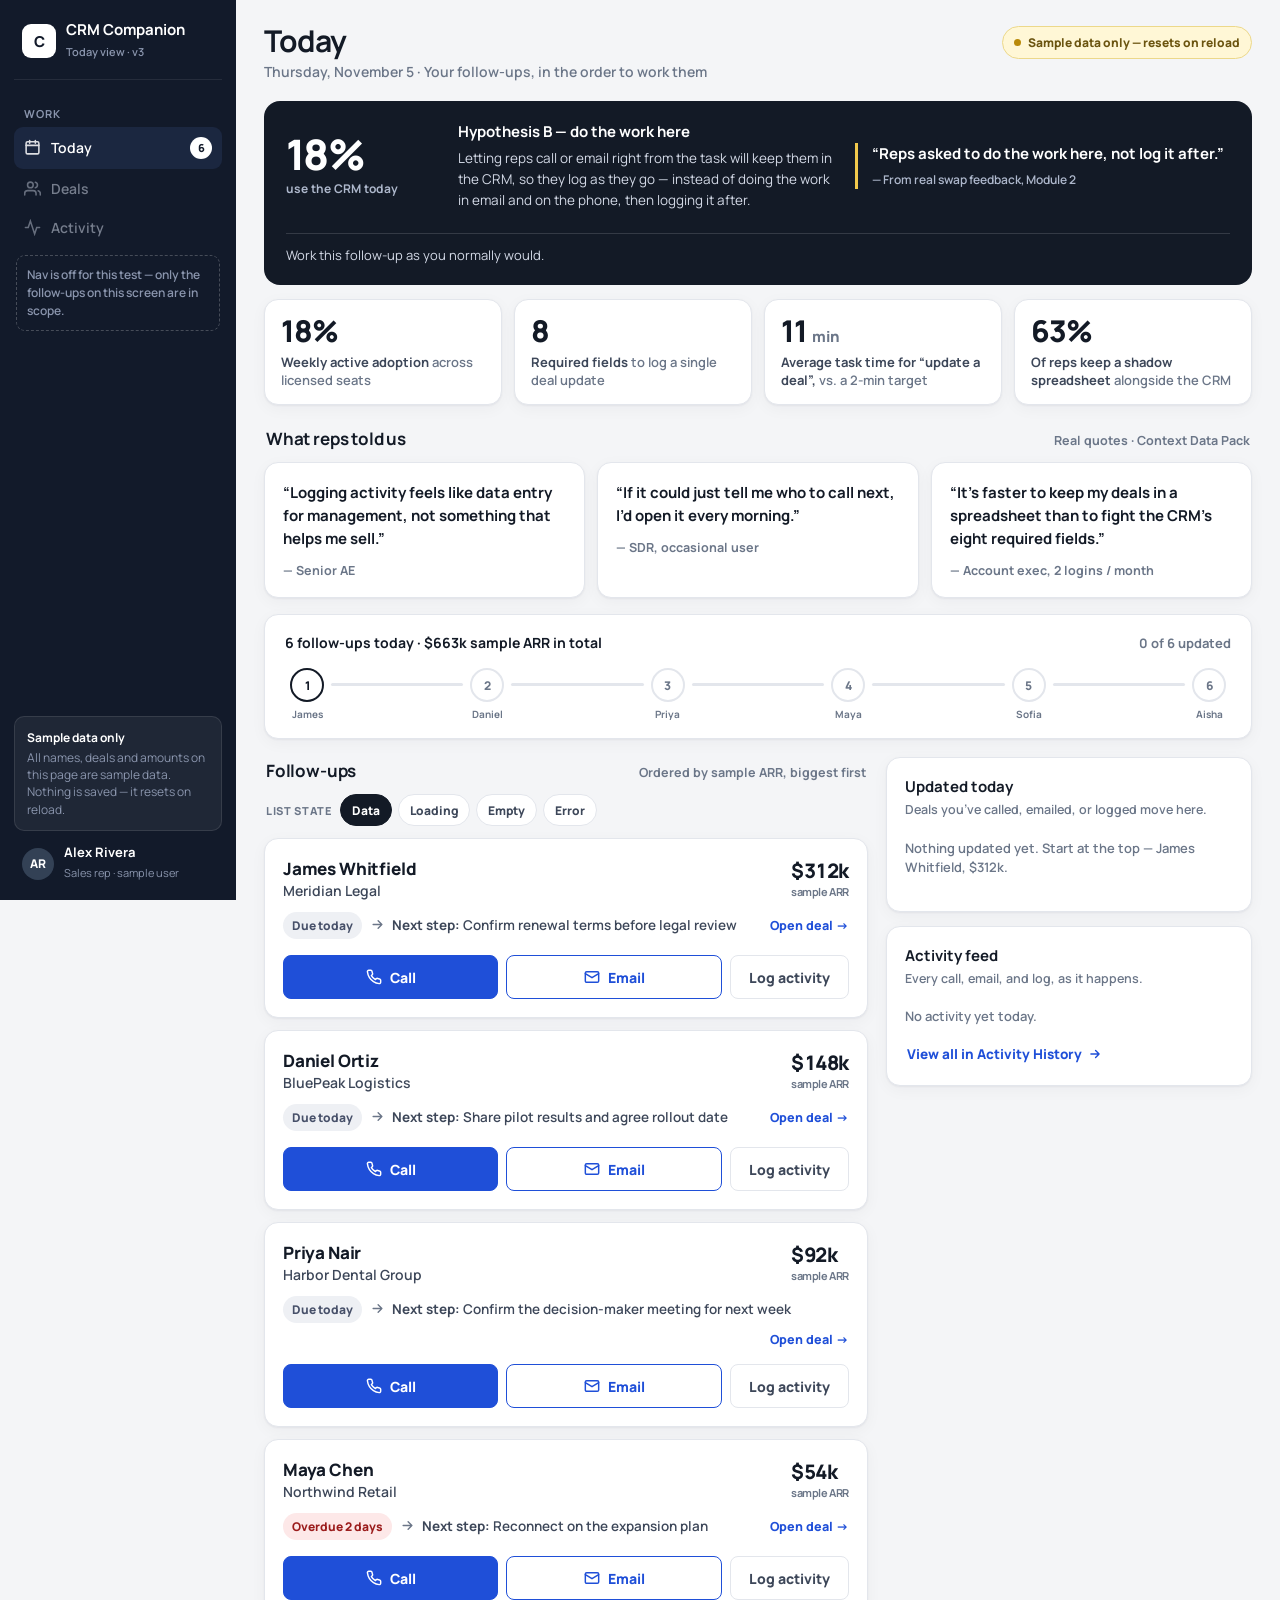
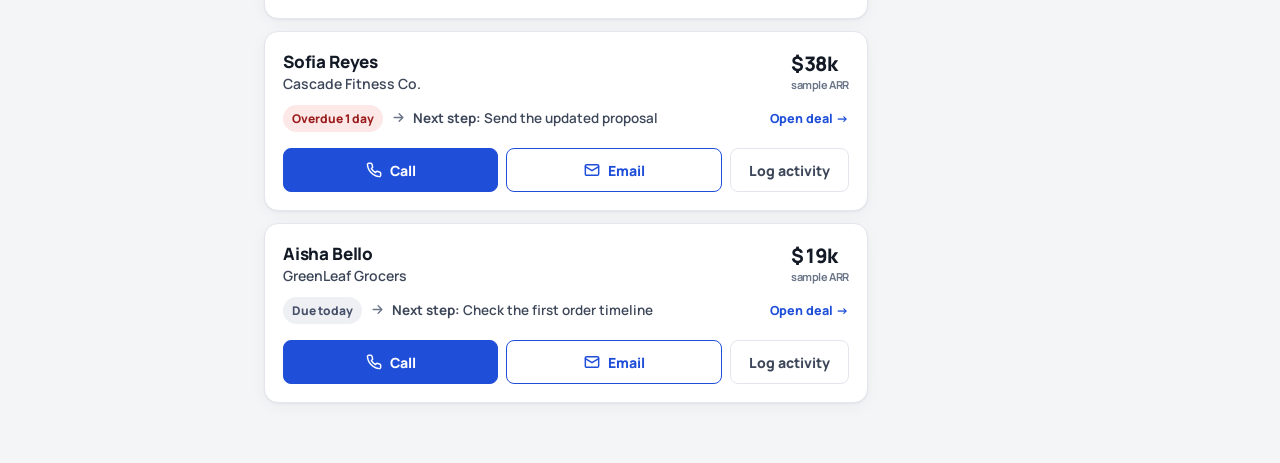
==== index.html @ 4f682018 "Fix: Email attempted now logs like Call attempted Co-Authored-By: Claude Opus 5.5 <noreply@anthropic" ====
<!doctype html>
<html lang="en">
<head>
<meta charset="utf-8" />
<meta name="viewport" content="width=device-width, initial-scale=1, viewport-fit=cover" />
<meta name="color-scheme" content="light" />
<link rel="icon" href="data:," />
<title>CRM Companion Today View v3</title>
<link rel="preconnect" href="https://fonts.googleapis.com">
<link href="https://fonts.googleapis.com/css2?family=Manrope:wght@500;600;700;800&family=JetBrains+Mono:wght@600&display=swap" rel="stylesheet">
<style>
  :root{
    --bg:#f4f5f7; --panel:#ffffff; --ink:#131a26; --ink-2:#3d4759; --muted:#6b7688; --line:#e3e6ec;
    --sidebar:#121a2a; --sidebar-2:#1b2740; --sidebar-text:#c7cedd; --sidebar-dim:#8a95ad;
    --call:#0a7a5c; --call-hover:#086650; --email:#1f4fd8; --email-hover:#1a42b5;
    --primary:#1f4fd8; --primary-hover:#1a42b5; --success:#22c55e;
    --amber-bg:#fef3d7; --amber:#92580a; --red-bg:#fde8e8; --red:#9b1c1c;
    --due-bg:#eef0f4; --due:#475069; --green-bg:#e6f4ef; --green:#0a5c44;
    --radius:14px;
    --shadow:0 1px 2px rgba(16,24,40,.05),0 4px 16px rgba(16,24,40,.04);
  }
  *{box-sizing:border-box}
  html,body{margin:0;padding:0}
  body{font-family:"Manrope",system-ui,-apple-system,"Segoe UI",sans-serif;background:var(--bg);color:var(--ink);-webkit-font-smoothing:antialiased}
  button{font:inherit;cursor:pointer}
  button:focus-visible,a:focus-visible,input:focus-visible,textarea:focus-visible{outline:3px solid rgba(31,79,216,.45);outline-offset:2px}

  .app{display:flex;min-height:100vh}

  /* ---------- Sidebar ---------- */
  .sidebar{width:236px;flex:0 0 236px;background:var(--sidebar);color:var(--sidebar-text);display:flex;flex-direction:column;position:sticky;top:0;height:100vh;padding:20px 14px 16px}
  .brand{display:flex;align-items:center;gap:10px;padding:2px 8px 18px;border-bottom:1px solid rgba(255,255,255,.08);margin-bottom:16px}
  .brand-mark{width:34px;height:34px;border-radius:9px;background:#fff;color:var(--sidebar);display:grid;place-items:center;font-weight:800;font-size:15px;letter-spacing:-.02em}
  .brand b{color:#fff;font-size:15px;display:block;line-height:1.1}
  .brand span{font-size:11px;color:var(--sidebar-dim);font-weight:600}
  .navlabel{font-size:11px;letter-spacing:.09em;text-transform:uppercase;color:var(--sidebar-dim);font-weight:700;padding:0 10px;margin:10px 0 6px}
  .navitem{display:flex;align-items:center;gap:10px;padding:10px;border-radius:9px;color:var(--sidebar-text);font-weight:600;font-size:14px;text-decoration:none}
  .navitem svg{flex:0 0 auto;opacity:.85}
  .navitem.active{background:var(--sidebar-2);color:#fff}
  .navitem .count{margin-left:auto;background:#fff;color:var(--sidebar);font-size:11px;font-weight:800;min-width:22px;height:22px;border-radius:999px;display:grid;place-items:center;padding:0 6px}
  .navitem.dim{opacity:.55;cursor:default}
  .nav-note{margin:8px 2px 0;padding:10px;border:1px dashed rgba(255,255,255,.22);border-radius:9px;font-size:12px;line-height:1.5;font-weight:600;color:var(--sidebar-dim)}
  .sidefoot{margin-top:auto}
  .samplebox{background:rgba(255,255,255,.06);border:1px solid rgba(255,255,255,.1);border-radius:10px;padding:12px}
  .samplebox b{color:#fff;font-size:12px;display:block;margin-bottom:3px}
  .samplebox p{margin:0;font-size:12px;line-height:1.45;color:var(--sidebar-dim)}
  .userrow{display:flex;align-items:center;gap:10px;padding:14px 8px 2px}
  .avatar{width:32px;height:32px;border-radius:50%;background:#334155;color:#fff;display:grid;place-items:center;font-size:12px;font-weight:800}
  .userrow b{color:#fff;font-size:13px;display:block;line-height:1.15}
  .userrow span{font-size:11px;color:var(--sidebar-dim)}

  /* ---------- Main ---------- */
  .main{flex:1;min-width:0;padding:26px 28px 48px;max-width:1220px;margin:0 auto;width:100%}
  .pagehead{display:flex;flex-wrap:wrap;align-items:flex-start;gap:14px;justify-content:space-between}
  .pagehead h1{font-size:30px;letter-spacing:-.03em;margin:0;line-height:1}
  .pagehead .sub{color:var(--muted);font-size:14px;font-weight:600;margin-top:6px}
  .sample-pill{display:inline-flex;align-items:center;gap:7px;background:#fff7d6;border:1px solid #ecd88a;color:#6b5410;font-size:12px;font-weight:800;padding:7px 11px;border-radius:999px;white-space:nowrap}
  .sample-pill i{width:7px;height:7px;border-radius:50%;background:#b98a0a;display:block}

  /* Hypothesis strip */
  .hypo{margin-top:20px;background:var(--ink);color:#fff;border-radius:16px;padding:20px 22px;display:grid;grid-template-columns:150px 1fr 1fr;gap:22px;align-items:center}
  .hypo .big{font-size:42px;font-weight:800;letter-spacing:-.04em;line-height:1}
  .hypo .big small{display:block;font-size:12px;letter-spacing:.02em;font-weight:700;color:#aeb8cc;margin-top:6px;line-height:1.4}
  .hypo h2{font-size:15px;margin:0 0 6px}
  .hypo p{margin:0;font-size:13.5px;line-height:1.55;color:#d3d9e6}
  .hypo blockquote{margin:0;font-size:15px;line-height:1.5;font-weight:700;border-left:3px solid #f2c94c;padding-left:14px}
  .hypo blockquote cite{display:block;font-style:normal;font-size:12px;font-weight:600;color:#aeb8cc;margin-top:6px}
  .hypo .testline{grid-column:1/-1;border-top:1px solid rgba(255,255,255,.14);padding-top:12px;font-size:13px;color:#d3d9e6;line-height:1.5}
  .hypo .testline b{color:#fff}

  /* Context Data Pack — metrics */
  .metrics{display:grid;grid-template-columns:repeat(4,1fr);gap:12px;margin-top:14px}
  .metric{background:var(--panel);border:1px solid var(--line);border-radius:var(--radius);box-shadow:var(--shadow);padding:16px 16px 14px}
  .metric .num{font-size:30px;font-weight:800;letter-spacing:-.03em;line-height:1;color:var(--ink)}
  .metric .num em{font-style:normal;font-size:15px;font-weight:800;color:var(--muted);letter-spacing:-.01em}
  .metric .label{font-size:13px;font-weight:700;color:var(--ink-2);line-height:1.4;margin-top:7px}
  .metric .label span{color:var(--muted);font-weight:600}

  /* Context Data Pack — What reps told us */
  .reps{margin-top:22px}
  .reps-head{display:flex;align-items:baseline;justify-content:space-between;gap:12px;flex-wrap:wrap;margin:0 2px 12px}
  .reps-head h2{font-size:17px;margin:0;letter-spacing:-.01em}
  .reps-head span{font-size:12.5px;color:var(--muted);font-weight:700}
  .quotes-grid{display:grid;grid-template-columns:repeat(3,1fr);gap:12px}
  .quote-card{background:var(--panel);border:1px solid var(--line);border-radius:var(--radius);box-shadow:var(--shadow);padding:18px;margin:0;display:flex;flex-direction:column}
  .quote-card p{margin:0;font-size:15px;line-height:1.55;font-weight:700;color:var(--ink)}
  .quote-card cite{font-style:normal;font-size:12.5px;font-weight:700;color:var(--muted);margin-top:12px}

  /* Stepper */
  .stepper-card{margin-top:16px;background:var(--panel);border:1px solid var(--line);border-radius:var(--radius);box-shadow:var(--shadow);padding:18px 20px}
  .stepper-top{display:flex;justify-content:space-between;align-items:baseline;gap:12px;flex-wrap:wrap}
  .stepper-top b{font-size:14px}
  .stepper-top span{font-size:13px;color:var(--muted);font-weight:700}
  .stepper{display:flex;align-items:center;margin-top:16px}
  .step{flex:0 0 auto;display:flex;flex-direction:column;align-items:center;gap:6px;width:44px}
  .dot{width:34px;height:34px;border-radius:50%;border:2px solid var(--line);background:#fff;display:grid;place-items:center;font-size:12px;font-weight:800;color:var(--muted);transition:all .25s}
  .step.done .dot{background:var(--success);border-color:var(--success);color:#fff}
  .step.current .dot{border-color:var(--ink);color:var(--ink)}
  .step .slabel{font-size:10px;font-weight:700;color:var(--muted);text-align:center;line-height:1.2;max-width:52px;white-space:nowrap;overflow:hidden;text-overflow:ellipsis}
  .bar{flex:1;height:3px;background:var(--line);border-radius:99px;margin:0 2px 20px;overflow:hidden}
  .bar i{display:block;height:100%;background:var(--success);width:0;transition:width .35s}
  .caught{display:none;margin-top:14px;background:var(--green-bg);color:var(--green);font-weight:800;font-size:14px;padding:12px 14px;border-radius:10px;text-align:center}
  .caught.show{display:block}

  /* Layout grid */
  .grid{display:grid;grid-template-columns:minmax(0,1.65fr) minmax(290px,1fr);gap:18px;margin-top:18px;align-items:start}
  .colhead{display:flex;align-items:baseline;justify-content:space-between;gap:10px;margin:2px 2px 12px}
  .colhead h2{font-size:17px;margin:0;letter-spacing:-.01em}
  .ordernote{font-size:12.5px;color:var(--muted);font-weight:700}

  /* Deal cards */
  .deal{background:var(--panel);border:1px solid var(--line);border-radius:var(--radius);box-shadow:var(--shadow);padding:18px;margin-bottom:12px}
  .deal-top{display:flex;gap:12px;align-items:flex-start}
  .deal-main{flex:1;min-width:0}
  .deal-name{font-size:17px;font-weight:800;letter-spacing:-.01em}
  .deal-co{color:var(--ink-2);font-size:14px;font-weight:600;margin-top:1px}
  .arr{font-size:20px;font-weight:800;letter-spacing:-.02em;white-space:nowrap;font-variant-numeric:tabular-nums}
  .arr small{display:block;font-size:11px;color:var(--muted);font-weight:700;text-align:right}
  .meta{display:flex;flex-wrap:wrap;gap:8px;margin-top:12px;align-items:center}
  .badge{font-size:12px;font-weight:800;padding:5px 9px;border-radius:999px}
  .badge.due{background:var(--due-bg);color:var(--due)}
  .badge.over{background:var(--red-bg);color:var(--red)}
  .nextstep{font-size:13.5px;color:var(--ink-2);font-weight:600;display:flex;gap:7px;align-items:flex-start;line-height:1.45}
  .nextstep svg{flex:0 0 auto;margin-top:1px;color:var(--muted)}
  .actions{display:flex;gap:8px;margin-top:16px;flex-wrap:wrap}
  .btn{border:0;border-radius:8px;padding:11px 18px;font-weight:800;font-size:14px;display:inline-flex;align-items:center;gap:8px;justify-content:center;min-height:44px}
  .btn-call{background:var(--primary);border:1.5px solid var(--primary);color:#fff;flex:1;min-width:110px}
  .btn-call:hover{background:var(--primary-hover);border-color:var(--primary-hover)}
  .btn-email{background:#fff;border:1.5px solid var(--primary);color:var(--primary);flex:1;min-width:110px}
  .btn-email:hover{background:#e6ecfd}
  .btn-log{background:#fff;border:1.5px solid var(--line);color:var(--ink-2);flex:0 1 auto}
  .btn-log:hover{border-color:#b9c0cf;color:var(--ink)}
  .empty{background:var(--panel);border:1.5px dashed #c9d1de;border-radius:var(--radius);padding:28px 20px;text-align:center;color:var(--muted);font-weight:700;font-size:14px}
  .empty b{color:var(--ink);font-size:16px;display:block;margin-bottom:4px}
  .empty-plain{color:var(--ink);font-size:15px;font-weight:700;line-height:1.5}
  /* State demo controls — let a tester force loading / empty / error */
  .state-demo{display:flex;align-items:center;gap:6px;flex-wrap:wrap;margin:0 2px 12px}
  .state-demo span{font-size:11px;font-weight:800;letter-spacing:.06em;text-transform:uppercase;color:var(--muted);margin-right:2px}
  .state-demo button{background:#fff;border:1.5px solid var(--line);color:var(--ink-2);border-radius:999px;padding:6px 11px;font-size:12px;font-weight:800;min-height:32px}
  .state-demo button:hover{border-color:#b9c0cf}
  .state-demo button.active{background:var(--ink);border-color:var(--ink);color:#fff}
  /* Skeleton loading */
  .skeleton-card{background:var(--panel);border:1px solid var(--line);border-radius:var(--radius);box-shadow:var(--shadow);padding:18px;margin-bottom:12px}
  .sk{border-radius:6px;background:linear-gradient(90deg,#e8ebf0 25%,#f2f4f7 50%,#e8ebf0 75%);background-size:200% 100%;animation:shimmer 1.3s infinite}
  @keyframes shimmer{to{background-position:-200% 0}}
  .sk-line{height:14px;margin-bottom:10px}
  .sk-line.w40{width:40%}.sk-line.w55{width:55%}.sk-line.w70{width:70%}.sk-line.w85{width:85%}
  .sk-arr{width:64px;height:22px;margin-left:auto}
  .sk-row{display:flex;gap:12px;align-items:flex-start}
  .sk-actions{display:flex;gap:8px;margin-top:16px}
  .sk-btn{height:44px;flex:1;border-radius:8px}
  .sk-btn.small{flex:0 0 110px}
  .sk-avatar{width:30px;height:30px;border-radius:8px;flex:0 0 auto}
  .hist-skeleton{padding:6px 0}
  .hist-skeleton .sk-row{padding:11px 0;border-top:1px solid var(--line);align-items:center}
  .hist-skeleton .sk-row:first-child{border-top:0}
  /* Error state */
  .state-error{background:var(--panel);border:1px solid var(--line);border-radius:var(--radius);box-shadow:var(--shadow);padding:28px 20px;text-align:center}
  .state-error p{margin:0 auto 16px;font-size:15px;font-weight:700;color:var(--ink);line-height:1.55;max-width:520px}
  .btn-retry{background:var(--primary);border:1.5px solid var(--primary);color:#fff;border-radius:8px;padding:11px 22px;font-weight:800;font-size:14px;min-height:44px;display:inline-flex;align-items:center;justify-content:center;gap:8px}
  .btn-retry:hover{background:var(--primary-hover);border-color:var(--primary-hover)}

  /* Right column */
  .sidecard{background:var(--panel);border:1px solid var(--line);border-radius:var(--radius);box-shadow:var(--shadow);padding:18px;margin-bottom:14px}
  .sidecard h3{margin:0 0 4px;font-size:15px}
  .sidecard .hint{font-size:12.5px;color:var(--muted);font-weight:600;margin:0 0 12px;line-height:1.45}
  .updated-item{display:flex;gap:10px;padding:11px 0;border-top:1px solid var(--line);align-items:flex-start}
  .updated-item:first-of-type{border-top:0}
  .check{width:24px;height:24px;border-radius:50%;background:var(--green-bg);color:var(--green);display:grid;place-items:center;flex:0 0 auto;margin-top:1px}
  .updated-item b{font-size:13.5px;display:block;line-height:1.3}
  .updated-item span{font-size:12px;color:var(--muted);font-weight:600;display:block;line-height:1.4}
  .undo-link{margin-left:auto;background:none;border:0;color:var(--email);font-size:12.5px;font-weight:800;padding:4px 2px;flex:0 0 auto}
  .feed-item{display:flex;gap:10px;padding:11px 0;border-top:1px solid var(--line)}
  .feed-item:first-of-type{border-top:0}
  .feed-ic{width:30px;height:30px;border-radius:8px;display:grid;place-items:center;flex:0 0 auto}
  .feed-ic.call{background:var(--green-bg);color:var(--green)}
  .feed-ic.email{background:#e6ecfd;color:var(--email)}
  .feed-ic.log{background:var(--due-bg);color:var(--due)}
  .feed-item b{font-size:13px;display:block;line-height:1.35}
  .feed-item p{margin:2px 0 0;font-size:12.5px;color:var(--muted);line-height:1.45;font-weight:600}
  .feed-item time{font-size:11px;color:#97a1b3;font-weight:700;white-space:nowrap;margin-left:auto}
  .none{font-size:13px;color:var(--muted);font-weight:600;line-height:1.5;padding:6px 0 2px}

  /* Modal */
  .overlay{position:fixed;inset:0;background:rgba(10,15,26,.55);display:none;align-items:flex-end;justify-content:center;z-index:50;padding:0}
  .overlay.open{display:flex}
  .sheet{background:#fff;width:100%;max-width:560px;max-height:92vh;overflow:auto;border-radius:18px 18px 0 0;padding:22px 22px 26px;animation:up .22s ease}
  @keyframes up{from{transform:translateY(14px);opacity:.6}to{transform:none;opacity:1}}
  @media(min-width:640px){.overlay{align-items:center;padding:20px}.sheet{border-radius:18px}}
  .sheet-head{display:flex;align-items:flex-start;gap:12px}
  .sheet-head h3{margin:0;font-size:19px;letter-spacing:-.01em}
  .sheet-head p{margin:3px 0 0;color:var(--muted);font-size:13.5px;font-weight:600}
  .x{margin-left:auto;background:var(--due-bg);border:0;width:34px;height:34px;border-radius:50%;font-size:16px;color:var(--ink-2);flex:0 0 auto}
  .ctx{background:#f7f8fa;border:1px solid var(--line);border-radius:11px;padding:13px 14px;margin-top:16px}
  .ctx .row{display:flex;justify-content:space-between;gap:12px;font-size:13.5px;padding:3px 0}
  .ctx .row span{color:var(--muted);font-weight:700}
  .ctx .row b{font-weight:800;text-align:right}
  .sim{font-size:12px;color:var(--muted);font-weight:600;background:#fffbe8;border:1px solid #eee3ae;border-radius:8px;padding:8px 11px;margin-top:14px;line-height:1.45}
  .fieldlabel{font-size:12px;font-weight:800;letter-spacing:.05em;text-transform:uppercase;color:var(--muted);margin:18px 0 8px;display:block}
  .timerbox{display:flex;align-items:center;gap:14px;background:var(--ink);color:#fff;border-radius:11px;padding:14px 16px}
  .timer{font-family:"JetBrains Mono",monospace;font-size:30px;font-weight:600;letter-spacing:.02em}
  .timerbox .tbtns{margin-left:auto;display:flex;gap:8px}
  .tbtn{background:rgba(255,255,255,.14);color:#fff;border:0;border-radius:8px;padding:9px 13px;font-weight:800;font-size:13px;min-height:40px}
  .tbtn:hover{background:rgba(255,255,255,.24)}
  textarea,input[type=text]{width:100%;border:1.5px solid var(--line);border-radius:10px;padding:12px;font:inherit;font-size:14px;color:var(--ink);background:#fff;resize:vertical}
  textarea:focus,input[type=text]:focus{border-color:var(--email);outline:none;box-shadow:0 0 0 3px rgba(31,79,216,.15)}
  .outcomes{display:flex;gap:8px}
  .outcome{flex:1;border:1.5px solid var(--line);background:#fff;border-radius:10px;padding:11px 6px;font-weight:800;font-size:13.5px;color:var(--ink-2);min-height:44px}
  .outcome.sel{border-color:var(--success);background:var(--green-bg);color:var(--green)}
  .sheet-actions{display:flex;gap:10px;margin-top:22px}
  .btn-cancel{background:#fff;border:1.5px solid var(--line);color:var(--ink-2);flex:0 0 auto;padding:12px 18px}
  .btn-save{flex:1;padding:12px 18px;color:#fff}
  .btn-save.call{background:var(--primary)} .btn-save.call:hover{background:var(--primary-hover)}
  .btn-save.email{background:var(--email)} .btn-save.email:hover{background:var(--email-hover)}

  /* ---------- Views (Deal Detail / Activity History) ---------- */
  [hidden]{display:none!important}
  .view-back{display:inline-flex;align-items:center;gap:7px;background:none;border:0;color:var(--email);font-weight:800;font-size:14px;padding:6px 2px;margin-bottom:14px}
  .view-back:hover{text-decoration:underline}
  .deal.clickable{cursor:pointer}
  .deal.clickable:hover{border-color:#b9c0cf}
  .open-hint{margin-left:auto;font-size:12.5px;font-weight:800;color:var(--email);white-space:nowrap}
  .badge.done{background:var(--green-bg);color:var(--green)}
  .panelcard{background:var(--panel);border:1px solid var(--line);border-radius:var(--radius);box-shadow:var(--shadow);padding:18px;margin-bottom:14px}
  .panelcard h3{margin:0 0 4px;font-size:15px}
  .panelcard .hint{font-size:12.5px;color:var(--muted);font-weight:600;margin:0 0 12px;line-height:1.45}
  .detail-actions{display:flex;gap:8px;flex-wrap:wrap}
  .textlink{background:none;border:0;color:var(--email);font-weight:800;font-size:13.5px;padding:4px 2px;display:inline-flex;align-items:center;gap:6px}
  .textlink:hover{text-decoration:underline}
  .updated-item.clickable{cursor:pointer}
  .searchwrap{margin-top:16px}
  .searchwrap input{padding-left:14px}
  .hist-row{display:flex;gap:10px;width:100%;text-align:left;background:none;border:0;border-top:1px solid var(--line);padding:13px 4px;align-items:flex-start;color:var(--ink)}
  .hist-row:first-of-type{border-top:0}
  .hist-row:hover{background:#f7f8fa}
  .hist-row b{font-size:13.5px;display:block;line-height:1.35}
  .hist-row p{margin:2px 0 0;font-size:12.5px;color:var(--muted);line-height:1.45;font-weight:600}
  .hist-when{text-align:right;margin-left:auto;flex:0 0 auto}
  .hist-when .d{display:block;font-size:12px;font-weight:800;color:var(--ink-2);white-space:nowrap}
  .hist-when .t{display:block;font-size:11px;color:#97a1b3;font-weight:700;white-space:nowrap;margin-top:2px}
  .hist-count{font-size:12.5px;color:var(--muted);font-weight:700;margin:10px 2px 0}

  /* Toast */
  .toast{position:fixed;left:50%;transform:translate(-50%,24px);bottom:18px;background:var(--ink);color:#fff;border-radius:12px;padding:13px 16px;display:flex;align-items:center;gap:14px;z-index:60;box-shadow:0 10px 32px rgba(0,0,0,.28);font-size:14px;font-weight:700;max-width:calc(100vw - 32px);transition:transform .3s ease,opacity .25s ease,visibility .25s;opacity:0;visibility:hidden;pointer-events:none}
  .toast.show{transform:translate(-50%,0);opacity:1;visibility:visible;pointer-events:auto}
  .toast button{background:#fff;color:var(--ink);border:0;border-radius:8px;padding:8px 14px;font-weight:800;font-size:13px}

  @media(max-width:900px){
    .hypo{grid-template-columns:1fr;gap:14px}
    .grid{grid-template-columns:1fr}
    .metrics{grid-template-columns:repeat(2,1fr)}
    .quotes-grid{grid-template-columns:1fr}
  }
  @media(max-width:480px){
    .metrics{grid-template-columns:1fr}
  }
  @media(max-width:720px){
    .app{flex-direction:column}
    .sidebar{width:100%;flex:none;height:auto;position:static;flex-direction:row;align-items:center;flex-wrap:wrap;padding:12px 14px;gap:6px}
    .brand{border:0;margin:0;padding:0 10px 0 0}
    .brand span{display:none}
    .navlabel,.sidefoot .samplebox,.userrow span{display:none}
    .navitem{padding:8px 10px;font-size:13px}
    .nav-note{flex:1 1 100%;margin:4px 0 0}
    .sidefoot{margin:0 0 0 auto}
    .userrow{padding:0}
    .userrow b{display:none}
    .main{padding:20px 16px 90px}
    .pagehead h1{font-size:26px}
    .actions .btn-log{flex:1}
    .step .slabel{display:none}
    .step{width:36px}
  }
  @media(prefers-reduced-motion:reduce){*{animation:none!important;transition:none!important}}
</style>
</head>
<body>
<div class="app">

  <!-- Sidebar -->
  <aside class="sidebar">
    <div class="brand">
      <div class="brand-mark">C</div>
      <div><b>CRM Companion</b><span>Today view · v3</span></div>
    </div>
    <div class="navlabel">Work</div>
    <a class="navitem active" href="#" onclick="showView('today');return false">
      <svg width="17" height="17" viewBox="0 0 24 24" fill="none" stroke="currentColor" stroke-width="2.2" stroke-linecap="round"><rect x="3" y="4" width="18" height="17" rx="2"/><path d="M8 2v4M16 2v4M3 9h18"/></svg>
      Today <span class="count" id="navCount">6</span>
    </a>
    <span class="navitem dim">
      <svg width="17" height="17" viewBox="0 0 24 24" fill="none" stroke="currentColor" stroke-width="2.2" stroke-linecap="round"><path d="M17 21v-2a4 4 0 0 0-4-4H5a4 4 0 0 0-4 4v2"/><circle cx="9" cy="7" r="4"/><path d="M23 21v-2a4 4 0 0 0-3-3.87M16 3.13a4 4 0 0 1 0 7.75"/></svg>
      Deals
    </span>
    <span class="navitem dim">
      <svg width="17" height="17" viewBox="0 0 24 24" fill="none" stroke="currentColor" stroke-width="2.2" stroke-linecap="round"><path d="M22 12h-4l-3 9L9 3l-3 9H2"/></svg>
      Activity
    </span>
    <p class="nav-note">Nav is off for this test — only the follow-ups on this screen are in scope.</p>
    <div class="sidefoot">
      <div class="samplebox">
        <b>Sample data only</b>
        <p>All names, deals and amounts on this page are sample data. Nothing is saved — it resets on reload.</p>
      </div>
      <div class="userrow">
        <div class="avatar">AR</div>
        <div><b>Alex Rivera</b><span>Sales rep · sample user</span></div>
      </div>
    </div>
  </aside>

  <!-- Main -->
  <main class="main">
   <div id="viewToday">
    <div class="pagehead">
      <div>
        <h1>Today</h1>
        <div class="sub">Thursday, November 5 · Your follow-ups, in the order to work them</div>
      </div>
      <span class="sample-pill"><i></i> Sample data only — resets on reload</span>
    </div>

    <!-- Hypothesis B strip -->
    <section class="hypo" aria-label="What this version tests">
      <div class="big">18%<small>use the CRM today</small></div>
      <div>
        <h2>Hypothesis B — do the work here</h2>
        <p>Letting reps call or email right from the task will keep them in the CRM, so they log as they go — instead of doing the work in email and on the phone, then logging it after.</p>
      </div>
      <blockquote>
        “Reps asked to do the work here, not log it after.”
        <cite>— From real swap feedback, Module 2</cite>
      </blockquote>
      <p class="testline">Work this follow-up as you normally would.</p>
    </section>

    <!-- Context Data Pack — metrics -->
    <section class="metrics" aria-label="Metrics from the Context Data Pack">
      <div class="metric">
        <div class="num">18%</div>
        <div class="label">Weekly active adoption <span>across licensed seats</span></div>
      </div>
      <div class="metric">
        <div class="num">8</div>
        <div class="label">Required fields <span>to log a single deal update</span></div>
      </div>
      <div class="metric">
        <div class="num">11 <em>min</em></div>
        <div class="label">Average task time for &ldquo;update a deal&rdquo;, <span>vs. a 2-min target</span></div>
      </div>
      <div class="metric">
        <div class="num">63%</div>
        <div class="label">Of reps keep a shadow spreadsheet <span>alongside the CRM</span></div>
      </div>
    </section>

    <!-- Context Data Pack — What reps told us -->
    <section class="reps" aria-label="What reps told us">
      <div class="reps-head">
        <h2>What reps told us</h2>
        <span>Real quotes · Context Data Pack</span>
      </div>
      <div class="quotes-grid">
        <blockquote class="quote-card">
          <p>&ldquo;Logging activity feels like data entry for management, not something that helps me sell.&rdquo;</p>
          <cite>&mdash; Senior AE</cite>
        </blockquote>
        <blockquote class="quote-card">
          <p>&ldquo;If it could just tell me who to call next, I&rsquo;d open it every morning.&rdquo;</p>
          <cite>&mdash; SDR, occasional user</cite>
        </blockquote>
        <blockquote class="quote-card">
          <p>&ldquo;It&rsquo;s faster to keep my deals in a spreadsheet than to fight the CRM&rsquo;s eight required fields.&rdquo;</p>
          <cite>&mdash; Account exec, 2 logins / month</cite>
        </blockquote>
      </div>
    </section>

    <!-- Progress stepper -->
    <section class="stepper-card" aria-label="Progress today">
      <div class="stepper-top">
        <b>6 follow-ups today · $663k sample ARR in total</b>
        <span id="progressLabel">0 of 6 updated</span>
      </div>
      <div class="stepper" id="stepper" role="img" aria-label="Progress: 0 of 6 follow-ups updated"></div>
      <div class="caught" id="caughtBanner">🎉 All caught up — 6 of 6 updated today. Nice work.</div>
    </section>

    <div class="grid">
      <!-- Follow-ups -->
      <section aria-label="Follow-ups">
        <div class="colhead">
          <h2>Follow-ups</h2>
          <span class="ordernote">Ordered by sample ARR, biggest first</span>
        </div>
        <div class="state-demo" id="followupsDemo" aria-label="Preview follow-ups list states">
          <span>List state</span>
          <button type="button" data-fstate="ready">Data</button>
          <button type="button" data-fstate="loading" class="active">Loading</button>
          <button type="button" data-fstate="empty">Empty</button>
          <button type="button" data-fstate="error">Error</button>
        </div>
        <div id="todoList" aria-live="polite"></div>
      </section>

      <!-- Right column -->
      <div>
        <section class="sidecard" aria-label="Updated today">
          <h3>Updated today</h3>
          <p class="hint">Deals you’ve called, emailed, or logged move here.</p>
          <div id="updatedList"><p class="none">Nothing updated yet. Start at the top — James Whitfield, $312k.</p></div>
        </section>
        <section class="sidecard" aria-label="Activity feed">
          <h3>Activity feed</h3>
          <p class="hint">Every call, email, and log, as it happens.</p>
          <div id="feedList"><p class="none">No activity yet today.</p></div>
          <button class="textlink" id="feedHistoryLink" type="button">View all in Activity History
            <svg width="14" height="14" viewBox="0 0 24 24" fill="none" stroke="currentColor" stroke-width="2.4" stroke-linecap="round" stroke-linejoin="round"><path d="M5 12h14M13 6l6 6-6 6"/></svg>
          </button>
        </section>
      </div>
    </div>
   </div><!-- /viewToday -->

   <!-- ============ Screen: Deal Detail ============ -->
   <div id="viewDetail" hidden>
    <button class="view-back" id="detailBack" type="button">
      <svg width="15" height="15" viewBox="0 0 24 24" fill="none" stroke="currentColor" stroke-width="2.4" stroke-linecap="round" stroke-linejoin="round"><path d="M19 12H5M11 18l-6-6 6-6"/></svg>
      Back to Today
    </button>
    <div class="pagehead">
      <div>
        <h1 id="detailName">Deal</h1>
        <div class="sub" id="detailCompany"></div>
      </div>
      <span class="sample-pill"><i></i> Sample data only — resets on reload</span>
    </div>

    <article class="deal" style="margin-top:20px;cursor:default">
      <div class="deal-top">
        <div class="deal-main">
          <div class="deal-name" id="detailContact"></div>
          <div class="deal-co" id="detailCompanyLine"></div>
        </div>
        <div class="arr"><span id="detailArr"></span><small>sample ARR</small></div>
      </div>
      <div class="meta">
        <span class="badge" id="detailDue"></span>
        <span class="badge done" id="detailStatus" hidden>Updated today</span>
        <span class="nextstep" id="detailNext"></span>
      </div>
      <div class="actions" id="detailActions">
        <button class="btn btn-call" id="detailCallBtn" type="button"></button>
        <button class="btn btn-email" id="detailEmailBtn" type="button"></button>
        <button class="btn btn-log" id="detailLogBtn" type="button">Log activity</button>
      </div>
      <p class="hint" style="font-size:12.5px;color:var(--muted);font-weight:600;margin:12px 0 0;line-height:1.45">Call and Email come first here too — do the work in the CRM, and saving logs it and takes you back to Today.</p>
    </article>

    <section class="panelcard" aria-label="Past activity for this deal">
      <div style="display:flex;align-items:baseline;justify-content:space-between;gap:12px;flex-wrap:wrap">
        <h3>Past activity</h3>
        <button class="textlink" id="detailHistoryLink" type="button">See this deal in Activity History
          <svg width="14" height="14" viewBox="0 0 24 24" fill="none" stroke="currentColor" stroke-width="2.4" stroke-linecap="round" stroke-linejoin="round"><path d="M5 12h14M13 6l6 6-6 6"/></svg>
        </button>
      </div>
      <p class="hint">Every call, email, and log for this deal, newest first.</p>
      <div id="detailActivity"></div>
    </section>
   </div><!-- /viewDetail -->

   <!-- ============ Screen: Activity History ============ -->
   <div id="viewHistory" hidden>
    <button class="view-back" id="historyBack" type="button">
      <svg width="15" height="15" viewBox="0 0 24 24" fill="none" stroke="currentColor" stroke-width="2.4" stroke-linecap="round" stroke-linejoin="round"><path d="M19 12H5M11 18l-6-6 6-6"/></svg>
      Back to Today
    </button>
    <div class="pagehead">
      <div>
        <h1>Activity History</h1>
        <div class="sub">Every call, email, and log, newest first. Select a row to open that deal.</div>
      </div>
      <span class="sample-pill"><i></i> Sample data only — resets on reload</span>
    </div>
    <div class="searchwrap">
      <label class="fieldlabel" for="historySearch" style="margin-top:0">Find a deal</label>
      <input type="text" id="historySearch" placeholder="Search by contact name or company…" autocomplete="off" />
    </div>
    <div class="state-demo" id="historyDemo" aria-label="Preview activity history list states" style="margin-top:14px">
      <span>List state</span>
      <button type="button" data-hstate="ready" class="active">Data</button>
      <button type="button" data-hstate="loading">Loading</button>
      <button type="button" data-hstate="empty">Empty</button>
      <button type="button" data-hstate="error">Error</button>
    </div>
    <p class="hist-count" id="historyCount"></p>
    <section class="panelcard" style="margin-top:10px" aria-label="All activity">
      <div id="historyList" aria-live="polite"></div>
    </section>
   </div><!-- /viewHistory -->
  </main>
</div>

<!-- Call panel -->
<div class="overlay" id="callOverlay" role="dialog" aria-modal="true" aria-labelledby="callTitle">
  <div class="sheet">
    <div class="sheet-head">
      <div>
        <h3 id="callTitle">Call</h3>
        <p id="callSub"></p>
      </div>
      <button class="x" data-close aria-label="Close call panel">✕</button>
    </div>
    <div class="ctx">
      <div class="row"><span>Contact</span><b id="callContact"></b></div>
      <div class="row"><span>Company</span><b id="callCompany"></b></div>
      <div class="row"><span>Next step</span><b id="callNext"></b></div>
    </div>
    <span class="fieldlabel">Call timer</span>
    <div class="timerbox">
      <div class="timer" id="timerDisplay">00:00</div>
      <div class="tbtns">
        <button class="tbtn" id="timerToggle">Pause</button>
        <button class="tbtn" id="timerReset">Reset</button>
      </div>
    </div>
    <label class="fieldlabel" for="callNote">Short note</label>
    <textarea id="callNote" rows="3" placeholder="e.g. Spoke briefly — wants the revised terms before Friday."></textarea>
    <span class="fieldlabel">Outcome</span>
    <div class="outcomes" id="outcomeRow">
      <button class="outcome sel" data-outcome="Called">Called</button>
      <button class="outcome" data-outcome="No answer">No answer</button>
      <button class="outcome" data-outcome="Met">Met</button>
    </div>
    <p class="sim">Simulated call — no real call is placed from this prototype. Saving logs the activity in the CRM only.</p>
    <div class="sheet-actions">
      <button class="btn btn-cancel" data-close>Cancel</button>
      <button class="btn btn-save call" id="saveCall">Save &amp; log call</button>
    </div>
  </div>
</div>

<!-- Email composer -->
<div class="overlay" id="emailOverlay" role="dialog" aria-modal="true" aria-labelledby="emailTitle">
  <div class="sheet">
    <div class="sheet-head">
      <div>
        <h3 id="emailTitle">Email</h3>
        <p id="emailSub"></p>
      </div>
      <button class="x" data-close aria-label="Close email composer">✕</button>
    </div>
    <div class="ctx">
      <div class="row"><span>To</span><b id="emailTo"></b></div>
      <div class="row"><span>Company</span><b id="emailCompany"></b></div>
      <div class="row"><span>Next step</span><b id="emailNext"></b></div>
    </div>
    <label class="fieldlabel" for="emailSubject">Subject</label>
    <input type="text" id="emailSubject" />
    <label class="fieldlabel" for="emailBody">Draft</label>
    <textarea id="emailBody" rows="6"></textarea>
    <p class="sim">Simulated email — no real email is sent from this prototype. Sending logs the activity in the CRM only.</p>
    <div class="sheet-actions">
      <button class="btn btn-cancel" data-close>Cancel</button>
      <button class="btn btn-save email" id="sendEmail">Send &amp; log email</button>
    </div>
  </div>
</div>

<!-- Toast -->
<div class="toast" id="toast" role="status" aria-hidden="true">
  <span id="toastText"></span>
  <button id="toastUndo">Undo</button>
</div>

<script>
var DEALS = [
  { id:"james",  contact:"James Whitfield", company:"Meridian Legal",      arr:312, arrLabel:"$312k", due:"Due today",      overdue:false, next:"Confirm renewal terms before legal review" },
  { id:"daniel", contact:"Daniel Ortiz",    company:"BluePeak Logistics",  arr:148, arrLabel:"$148k", due:"Due today",      overdue:false, next:"Share pilot results and agree rollout date" },
  { id:"priya",  contact:"Priya Nair",      company:"Harbor Dental Group", arr:92,  arrLabel:"$92k",  due:"Due today",      overdue:false, next:"Confirm the decision-maker meeting for next week" },
  { id:"maya",   contact:"Maya Chen",       company:"Northwind Retail",    arr:54,  arrLabel:"$54k",  due:"Overdue 2 days", overdue:true,  next:"Reconnect on the expansion plan" },
  { id:"sofia",  contact:"Sofia Reyes",     company:"Cascade Fitness Co.", arr:38,  arrLabel:"$38k",  due:"Overdue 1 day",  overdue:true,  next:"Send the updated proposal" },
  { id:"aisha",  contact:"Aisha Bello",     company:"GreenLeaf Grocers",   arr:19,  arrLabel:"$19k",  due:"Due today",      overdue:false, next:"Check the first order timeline" }
];

/* Sample past activity, newest first. Dates are before "today" (Thu, Nov 5).
   Session activity is prepended to this in Activity History and Deal Detail. */
var PAST = [
  { dealId:"maya",   via:"call",  title:"Call — Maya Chen, Northwind Retail · No answer",        detail:"Left a voicemail about the expansion plan",            date:"Tue, Nov 4", time:"4:02 PM" },
  { dealId:"daniel", via:"call",  title:"Call — Daniel Ortiz, BluePeak Logistics · Called",     detail:"“Pilot numbers look strong — send the summary.” · Duration 06:12", date:"Tue, Nov 4", time:"11:20 AM" },
  { dealId:"james",  via:"email", title:"Email — James Whitfield, Meridian Legal",              detail:"Subject: Renewal terms — draft for legal review",       date:"Tue, Nov 4", time:"9:41 AM" },
  { dealId:"sofia",  via:"log",   title:"Logged activity — Sofia Reyes, Cascade Fitness Co.",   detail:"Proposal feedback received — pricing page flagged",     date:"Tue, Nov 4", time:"9:05 AM" },
  { dealId:"james",  via:"call",  title:"Call — James Whitfield, Meridian Legal · Called",      detail:"Walked through renewal timeline · Duration 09:37",      date:"Mon, Nov 3", time:"2:15 PM" },
  { dealId:"priya",  via:"email", title:"Email — Priya Nair, Harbor Dental Group",              detail:"Subject: Decision-maker meeting — proposed times",      date:"Mon, Nov 3", time:"1:03 PM" },
  { dealId:"aisha",  via:"call",  title:"Call — Aisha Bello, GreenLeaf Grocers · Called",       detail:"Confirmed first order quantities · Duration 04:48",     date:"Mon, Nov 3", time:"10:26 AM" },
  { dealId:"daniel", via:"log",   title:"Logged activity — Daniel Ortiz, BluePeak Logistics",   detail:"Pilot results deck shared internally",                  date:"Fri, Oct 31", time:"3:30 PM" },
  { dealId:"aisha",  via:"log",   title:"Logged activity — Aisha Bello, GreenLeaf Grocers",     detail:"Onboarding packet sent to store ops",                   date:"Fri, Oct 31", time:"11:12 AM" },
  { dealId:"priya",  via:"log",   title:"Logged activity — Priya Nair, Harbor Dental Group",    detail:"Champion identified — office manager",                  date:"Thu, Oct 30", time:"4:44 PM" },
  { dealId:"maya",   via:"email", title:"Email — Maya Chen, Northwind Retail",                    detail:"Subject: Expansion plan — next steps",                  date:"Wed, Oct 29", time:"9:18 AM" },
  { dealId:"sofia",  via:"email", title:"Email — Sofia Reyes, Cascade Fitness Co.",               detail:"Subject: Updated proposal — first draft",               date:"Tue, Oct 28", time:"2:57 PM" }
];

var currentView = "today";  // "today" | "detail" | "history"
var detailId = null;        // deal shown on Deal Detail
var followupsState = "loading"; // loading | ready | empty | error
var historyState = "ready";     // loading | ready | empty | error
var followupsTimer = null;
var historyTimer = null;

var done = {};       // id -> {via, detail}
var feed = [];       // newest first: {dealId, via, title, detail, time}
var undoStack = []; // action stack for Undo
var currentId = null;
var toastTimer = null;
var attemptSeq = 0;
var emailInitialSubject = "";
var emailInitialBody = "";

var phoneSvg = '<svg width="16" height="16" viewBox="0 0 24 24" fill="none" stroke="currentColor" stroke-width="2.2" stroke-linecap="round" stroke-linejoin="round"><path d="M22 16.92v3a2 2 0 0 1-2.18 2 19.79 19.79 0 0 1-8.63-3.07 19.5 19.5 0 0 1-6-6 19.79 19.79 0 0 1-3.07-8.67A2 2 0 0 1 4.11 2h3a2 2 0 0 1 2 1.72c.127.96.361 1.903.7 2.81a2 2 0 0 1-.45 2.11L8.09 9.91a16 16 0 0 0 6 6l1.27-1.27a2 2 0 0 1 2.11-.45c.907.339 1.85.573 2.81.7A2 2 0 0 1 22 16.92z"/></svg>';
var mailSvg = '<svg width="16" height="16" viewBox="0 0 24 24" fill="none" stroke="currentColor" stroke-width="2.2" stroke-linecap="round" stroke-linejoin="round"><rect x="2" y="4" width="20" height="16" rx="2"/><path d="m22 7-10 6L2 7"/></svg>';
var checkSvg = '<svg width="13" height="13" viewBox="0 0 24 24" fill="none" stroke="currentColor" stroke-width="3.2" stroke-linecap="round" stroke-linejoin="round"><path d="M20 6 9 17l-5-5"/></svg>';
var arrowSvg = '<svg width="15" height="15" viewBox="0 0 24 24" fill="none" stroke="currentColor" stroke-width="2.2" stroke-linecap="round" stroke-linejoin="round"><path d="M5 12h14M13 6l6 6-6 6"/></svg>';

function byId(id){ return document.getElementById(id); }
function dealById(id){ for(var i=0;i<DEALS.length;i++){ if(DEALS[i].id===id) return DEALS[i]; } return null; }
function doneCount(){ return Object.keys(done).length; }
function nowTime(){ var d=new Date(); var h=d.getHours(); var m=d.getMinutes(); var ap=h>=12?"PM":"AM"; h=h%12||12; return h+":"+(m<10?"0":"")+m+" "+ap; }
function esc(s){ return String(s).replace(/&/g,"&amp;").replace(/</g,"&lt;").replace(/>/g,"&gt;").replace(/"/g,"&quot;"); }

function allActivity(){ return feed.concat(PAST); }

/* ---------- List states: loading (skeleton) / empty / error ---------- */
function syncDemo(containerId, attr, state){
  var c = byId(containerId); if(!c) return;
  c.querySelectorAll("button").forEach(function(b){ b.classList.toggle("active", b.getAttribute(attr)===state); });
}
function followupsSkeletonHtml(){
  var card = '<div class="skeleton-card" aria-hidden="true"><div class="sk-row"><div style="flex:1"><div class="sk sk-line w55"></div><div class="sk sk-line w40" style="margin-bottom:0"></div></div><div class="sk sk-arr"></div></div><div class="sk sk-line w85" style="margin-top:16px"></div><div class="sk-actions"><div class="sk sk-btn"></div><div class="sk sk-btn"></div><div class="sk sk-btn small"></div></div></div>';
  return '<div role="status" aria-label="Loading follow-ups"><span style="position:absolute;width:1px;height:1px;overflow:hidden;clip:rect(0 0 0 0)">Loading follow-ups…</span>' + card + card + card + '</div>';
}
function historySkeletonHtml(){
  var row = '<div class="sk-row"><div class="sk sk-avatar"></div><div style="flex:1"><div class="sk sk-line w70"></div><div class="sk sk-line w55" style="margin-bottom:0"></div></div><div class="sk" style="width:58px;height:12px"></div></div>';
  return '<div class="hist-skeleton" role="status" aria-label="Loading activity"><span style="position:absolute;width:1px;height:1px;overflow:hidden;clip:rect(0 0 0 0)">Loading activity…</span>' + row + row + row + row + '</div>';
}
function setFollowupsState(state){
  followupsState = state;
  syncDemo("followupsDemo","data-fstate",state);
  if(state==="loading"){
    renderTodo();
    clearTimeout(followupsTimer);
    followupsTimer = setTimeout(function(){ followupsState="ready"; syncDemo("followupsDemo","data-fstate","ready"); renderTodo(); }, 750);
    return;
  }
  renderTodo();
}
function setHistoryState(state){
  historyState = state;
  syncDemo("historyDemo","data-hstate",state);
  if(state==="loading"){
    renderHistory();
    clearTimeout(historyTimer);
    historyTimer = setTimeout(function(){ historyState="ready"; syncDemo("historyDemo","data-hstate","ready"); renderHistory(); }, 750);
    return;
  }
  renderHistory();
}

function render(){
  renderStepper(); renderTodo(); renderUpdated(); renderFeed(); renderHistory();
  if(detailId) renderDetailActivity();
  byId("navCount").textContent = DEALS.length - doneCount();
}

function renderStepper(){
  var n = doneCount();
  byId("progressLabel").textContent = n + " of 6 updated";
  var html = "";
  DEALS.forEach(function(d, i){
    if(i>0){ var pct = done[DEALS[i-1].id] && done[d.id] ? 100 : (done[DEALS[i-1].id] ? 50 : 0); html += '<div class="bar"><i style="width:'+(done[DEALS[i-1].id]?100:0)+'%"></i></div>'; }
    var cls = done[d.id] ? "step done" : (i===n ? "step current" : "step");
    var inner = done[d.id] ? checkSvg : (i+1);
    html += '<div class="'+cls+'"><div class="dot">'+inner+'</div><div class="slabel">'+esc(d.contact.split(" ")[0])+'</div></div>';
  });
  var st = byId("stepper");
  st.innerHTML = html;
  st.setAttribute("aria-label","Progress: "+n+" of 6 follow-ups updated");
  byId("caughtBanner").className = "caught" + (n===6 ? " show" : "");
}

function renderTodo(){
  var wrap = byId("todoList");
  if(!wrap) return;
  if(followupsState==="loading"){
    wrap.innerHTML = followupsSkeletonHtml();
    return;
  }
  if(followupsState==="error"){
    wrap.innerHTML = '<div class="state-error" role="alert"><p>Couldn\'t load your follow-ups. Check your connection and try again.</p><button type="button" class="btn-retry" id="followupsRetry">Retry</button></div>';
    byId("followupsRetry").addEventListener("click", function(){ setFollowupsState("loading"); });
    return;
  }
  var pending = DEALS.filter(function(d){ return !done[d.id]; });
  if(followupsState==="empty" || pending.length===0){
    wrap.innerHTML = '<div class="empty"><span class="empty-plain">All caught up. No follow-ups today.</span></div>';
    return;
  }
  wrap.innerHTML = pending.map(function(d){
    return '<article class="deal clickable" data-open="'+d.id+'" tabindex="0" title="Open deal detail">'
      + '<div class="deal-top"><div class="deal-main">'
      + '<div class="deal-name">'+esc(d.contact)+'</div>'
      + '<div class="deal-co">'+esc(d.company)+'</div>'
      + '</div><div class="arr">'+d.arrLabel+'<small>sample ARR</small></div></div>'
      + '<div class="meta"><span class="badge '+(d.overdue?"over":"due")+'">'+esc(d.due)+'</span>'
      + '<span class="nextstep">'+arrowSvg+'<span><b>Next step:</b> '+esc(d.next)+'</span></span>'
      + '<span class="open-hint">Open deal →</span></div>'
      + '<div class="actions">'
      + '<button class="btn btn-call" data-call="'+d.id+'">'+phoneSvg+' Call</button>'
      + '<button class="btn btn-email" data-email="'+d.id+'">'+mailSvg+' Email</button>'
      + '<button class="btn btn-log" data-log="'+d.id+'">Log activity</button>'
      + '</div></article>';
  }).join("");
  bindCardButtons(wrap);
  bindOpenCards(wrap);
}

function bindOpenCards(scope){
  scope.querySelectorAll("[data-open]").forEach(function(el){
    el.addEventListener("click", function(e){ if(e.target.closest("button")) return; openDeal(el.getAttribute("data-open")); });
    el.addEventListener("keydown", function(e){ if(e.key==="Enter" && e.target===el){ openDeal(el.getAttribute("data-open")); } });
  });
}

function renderUpdated(){
  var wrap = byId("updatedList");
  var list = DEALS.filter(function(d){ return done[d.id]; });
  if(list.length===0){ wrap.innerHTML = '<p class="none">Nothing updated yet. Start at the top — James Whitfield, $312k.</p>'; return; }
  wrap.innerHTML = list.map(function(d){
    var info = done[d.id];
    return '<div class="updated-item clickable" data-open="'+d.id+'" tabindex="0" title="Open deal detail"><div class="check">'+checkSvg+'</div>'
      + '<div><b>'+esc(d.contact)+' · '+esc(d.company)+'</b><span>'+esc(info.summary)+'</span></div>'
      + '<button class="undo-link" data-undo="'+d.id+'">Undo</button></div>';
  }).join("");
  wrap.querySelectorAll("[data-undo]").forEach(function(b){ b.addEventListener("click", function(){ undoDeal(b.getAttribute("data-undo")); }); });
  bindOpenCards(wrap);
}

function renderFeed(){
  var wrap = byId("feedList");
  if(feed.length===0){ wrap.innerHTML = '<p class="none">No activity yet today.</p>'; return; }
  wrap.innerHTML = feed.map(function(f){
    var icon = f.via==="call" ? phoneSvg : (f.via==="email" ? mailSvg : checkSvg);
    return '<div class="feed-item"><div class="feed-ic '+f.via+'">'+icon+'</div>'
      + '<div style="min-width:0"><b>'+esc(f.title)+'</b>'+(f.detail?'<p>'+esc(f.detail)+'</p>':"")+'</div>'
      + '<time>'+esc(f.time)+'</time></div>';
  }).join("");
}

function bindCardButtons(scope){
  scope.querySelectorAll("[data-call]").forEach(function(b){ b.addEventListener("click", function(){ openCall(b.getAttribute("data-call")); }); });
  scope.querySelectorAll("[data-email]").forEach(function(b){ b.addEventListener("click", function(){ openEmail(b.getAttribute("data-email")); }); });
  scope.querySelectorAll("[data-log]").forEach(function(b){ b.addEventListener("click", function(){ logActivity(b.getAttribute("data-log")); }); });
}

function completeDeal(id, via, summary, feedTitle, feedDetail){
  done[id] = { via: via, summary: summary };
  feed.unshift({ dealId:id, via:via, title:feedTitle, detail:feedDetail||"", date:"Today", time:nowTime() });
  undoStack.push(id);
  if(historyState==="empty"){ historyState="ready"; syncDemo("historyDemo","data-hstate","ready"); }
  if(followupsState==="empty"){ followupsState="ready"; syncDemo("followupsDemo","data-fstate","ready"); }
  render();
  showView("today"); /* saving from Deal Detail returns to Today, deal in Updated today */
  showToast(summary + " — " + dealById(id).contact, id);
}

function undoDeal(id){
  if(!done[id]) return;
  delete done[id];
  for(var i=0;i<feed.length;i++){ if(feed[i].dealId===id && !feed[i].attempt){ feed.splice(i,1); break; } }
  undoStack = undoStack.filter(function(h){ return h!==id; });
  hideToast();
  render();
  if(currentView==="detail" && detailId===id) renderDetail();
}

function logActivity(id){
  var d = dealById(id);
  completeDeal(id, "log", "Logged activity", "Logged activity — " + d.contact + ", " + d.company, d.next);
}

function addAttempt(id, via, title, detail){
  attemptSeq++;
  feed.unshift({ dealId: id, attempt: true, seq: attemptSeq, via: via, title: title, detail: detail, date:"Today", time: nowTime() });
  if(historyState==="empty"){ historyState="ready"; syncDemo("historyDemo","data-hstate","ready"); }
  renderFeed(); renderHistory();
  if(currentView==="detail" && detailId===id) renderDetailActivity();
}

/* ---------- Views & navigation ---------- */
function showView(v){
  currentView = v;
  byId("viewToday").hidden = v!=="today";
  byId("viewDetail").hidden = v!=="detail";
  byId("viewHistory").hidden = v!=="history";
  window.scrollTo(0,0);
}
function openDeal(id){
  if(!dealById(id)) return;
  detailId = id;
  renderDetail();
  showView("detail");
}
function openHistory(preset){
  if(typeof preset==="string") byId("historySearch").value = preset;
  showView("history");
  setHistoryState("loading");
}

/* ---------- Deal Detail ---------- */
function activityRowHtml(f, clickable){
  var d = dealById(f.dealId);
  var icon = f.via==="call" ? phoneSvg : (f.via==="email" ? mailSvg : checkSvg);
  var inner = '<div class="feed-ic '+f.via+'">'+icon+'</div>'
    + '<div style="min-width:0"><b>'+esc(f.title)+'</b>'+(f.detail?'<p>'+esc(f.detail)+'</p>':"")+'</div>'
    + '<span class="hist-when"><span class="d">'+esc(f.date||"Today")+'</span><span class="t">'+esc(f.time||"")+'</span></span>';
  if(clickable) return '<button type="button" class="hist-row" data-deal="'+f.dealId+'" aria-label="Open deal: '+esc(d?d.contact:"")+'">'+inner+'</button>';
  return '<div class="feed-item">'+inner+'</div>';
}
function renderDetail(){
  var d = dealById(detailId); if(!d) return;
  byId("detailName").textContent = d.contact;
  byId("detailCompany").textContent = d.company + " · " + d.due;
  byId("detailContact").textContent = d.contact;
  byId("detailCompanyLine").textContent = d.company;
  byId("detailArr").textContent = d.arrLabel;
  var due = byId("detailDue");
  due.textContent = d.due;
  due.className = "badge " + (d.overdue ? "over" : "due");
  var st = byId("detailStatus");
  if(done[d.id]){ st.hidden = false; st.textContent = "Updated today · " + done[d.id].summary; }
  else { st.hidden = true; }
  byId("detailNext").innerHTML = arrowSvg + '<span><b>Next step:</b> ' + esc(d.next) + '</span>';
  renderDetailActivity();
}
function renderDetailActivity(){
  var wrap = byId("detailActivity"); if(!wrap || !detailId) return;
  var items = allActivity().filter(function(f){ return f.dealId===detailId; });
  if(items.length===0){ wrap.innerHTML = '<p class="none">No activity yet for this deal.</p>'; return; }
  wrap.innerHTML = items.map(function(f){ return activityRowHtml(f, false); }).join("");
}
byId("detailCallBtn").innerHTML = phoneSvg + " Call";
byId("detailEmailBtn").innerHTML = mailSvg + " Email";
byId("detailCallBtn").addEventListener("click", function(){ if(detailId) openCall(detailId); });
byId("detailEmailBtn").addEventListener("click", function(){ if(detailId) openEmail(detailId); });
byId("detailLogBtn").addEventListener("click", function(){ if(detailId) logActivity(detailId); });
byId("detailBack").addEventListener("click", function(){ showView("today"); });
byId("detailHistoryLink").addEventListener("click", function(){
  var d = dealById(detailId);
  openHistory(d ? d.contact : ""); /* Deal Detail anchors into Activity History, filtered to this deal */
});

/* ---------- Activity History ---------- */
function renderHistory(){
  var wrap = byId("historyList"); if(!wrap) return;
  if(historyState==="loading"){
    byId("historyCount").textContent = "";
    wrap.innerHTML = historySkeletonHtml();
    return;
  }
  if(historyState==="error"){
    byId("historyCount").textContent = "";
    wrap.innerHTML = '<div class="state-error" role="alert" style="box-shadow:none;border:0;padding:12px 4px"><p>Couldn\'t load your activity. Check your connection and try again.</p><button type="button" class="btn-retry" id="historyRetry">Retry</button></div>';
    byId("historyRetry").addEventListener("click", function(){ setHistoryState("loading"); });
    return;
  }
  var q = byId("historySearch").value.trim().toLowerCase();
  var items = allActivity().filter(function(f){
    if(!q) return true;
    var d = dealById(f.dealId);
    return d && (d.contact.toLowerCase().indexOf(q)>=0 || d.company.toLowerCase().indexOf(q)>=0);
  });
  if(historyState==="empty"){
    byId("historyCount").textContent = "0 activities · newest first";
    wrap.innerHTML = '<div class="empty" style="border:0"><span class="empty-plain">No activity yet. Call or email a follow-up to see it here.</span></div>';
    return;
  }
  byId("historyCount").textContent = items.length + (items.length===1 ? " activity" : " activities") + (q ? " matching “" + byId("historySearch").value.trim() + "”" : " · newest first");
  if(items.length===0){
    if(q){
      wrap.innerHTML = '<div class="empty"><b>No activity found</b>Nothing matches “' + esc(byId("historySearch").value.trim()) + '”. Try a contact name or company.</div>';
    } else {
      wrap.innerHTML = '<div class="empty"><span class="empty-plain">No activity yet. Call or email a follow-up to see it here.</span></div>';
    }
    return;
  }
  wrap.innerHTML = items.map(function(f){ return activityRowHtml(f, true); }).join("");
  wrap.querySelectorAll("[data-deal]").forEach(function(b){
    b.addEventListener("click", function(){ openDeal(b.getAttribute("data-deal")); });
  });
}
byId("historySearch").addEventListener("input", renderHistory);
byId("historyBack").addEventListener("click", function(){ showView("today"); });
byId("feedHistoryLink").addEventListener("click", function(){ openHistory(""); });
document.querySelectorAll("#followupsDemo button").forEach(function(b){
  b.addEventListener("click", function(){ setFollowupsState(b.getAttribute("data-fstate")); });
});
document.querySelectorAll("#historyDemo button").forEach(function(b){
  b.addEventListener("click", function(){ setHistoryState(b.getAttribute("data-hstate")); });
});

/* ---------- Toast ---------- */
function showToast(text, id){
  byId("toastText").textContent = text;
  byId("toastUndo").onclick = function(){ undoDeal(id); };
  var t = byId("toast"); t.classList.add("show"); t.setAttribute("aria-hidden","false");
  clearTimeout(toastTimer);
  toastTimer = setTimeout(hideToast, 8000);
}
function hideToast(){ var t = byId("toast"); t.classList.remove("show"); t.setAttribute("aria-hidden","true"); }

/* ---------- Call panel + timer ---------- */
var timerSec = 0, timerInt = null, timerRunning = false;
function fmtTimer(){ var m=Math.floor(timerSec/60), s=timerSec%60; return (m<10?"0":"")+m+":"+(s<10?"0":"")+s; }
function startTimer(){
  stopTimer(); timerRunning = true; byId("timerToggle").textContent = "Pause";
  timerInt = setInterval(function(){ timerSec++; byId("timerDisplay").textContent = fmtTimer(); }, 1000);
}
function stopTimer(){ if(timerInt) clearInterval(timerInt); timerInt = null; }
byId("timerToggle").addEventListener("click", function(){
  if(timerRunning){ stopTimer(); timerRunning=false; this.textContent="Resume"; }
  else{ startTimer(); }
});
byId("timerReset").addEventListener("click", function(){ timerSec=0; byId("timerDisplay").textContent="00:00"; });

var selectedOutcome = "Called";
byId("outcomeRow").querySelectorAll(".outcome").forEach(function(b){
  b.addEventListener("click", function(){
    byId("outcomeRow").querySelectorAll(".outcome").forEach(function(x){ x.classList.remove("sel"); });
    b.classList.add("sel"); selectedOutcome = b.getAttribute("data-outcome");
  });
});

function openCall(id){
  currentId = id; var d = dealById(id);
  byId("callTitle").textContent = "Call " + d.contact;
  byId("callSub").textContent = d.company + " · " + d.arrLabel + " sample ARR · " + d.due;
  byId("callContact").textContent = d.contact;
  byId("callCompany").textContent = d.company;
  byId("callNext").textContent = d.next;
  byId("callNote").value = "";
  selectedOutcome = "Called";
  byId("outcomeRow").querySelectorAll(".outcome").forEach(function(x){ x.classList.toggle("sel", x.getAttribute("data-outcome")==="Called"); });
  timerSec = 0; byId("timerDisplay").textContent = "00:00";
  byId("callOverlay").classList.add("open");
  startTimer();
  setTimeout(function(){ byId("callNote").focus(); }, 60);
}
byId("saveCall").addEventListener("click", function(){
  if(!currentId) return;
  var d = dealById(currentId);
  var note = byId("callNote").value.trim();
  var dur = fmtTimer();
  stopTimer(); timerRunning = false;
  byId("callOverlay").classList.remove("open");
  var summary = "Call · " + selectedOutcome + " · " + dur;
  var detail = (note ? "“"+note+"” · " : "") + "Duration " + dur;
  completeDeal(currentId, "call", summary, "Call — " + d.contact + ", " + d.company + " · " + selectedOutcome, detail);
  currentId = null;
});

/* ---------- Email composer ---------- */
function openEmail(id){
  currentId = id; var d = dealById(id);
  byId("emailTitle").textContent = "Email " + d.contact;
  byId("emailSub").textContent = d.company + " · " + d.arrLabel + " sample ARR · " + d.due;
  byId("emailTo").textContent = d.contact;
  byId("emailCompany").textContent = d.company;
  byId("emailNext").textContent = d.next;
  byId("emailSubject").value = "Following up — " + d.next.charAt(0).toLowerCase() + d.next.slice(1);
  byId("emailBody").value = "Hi " + d.contact.split(" ")[0] + ",\n\nFollowing up on " + d.company + ". Next step on my side: " + d.next.charAt(0).toLowerCase() + d.next.slice(1) + ".\n\nCould we lock in a time this week?\n\nThanks,\nAlex";
  emailInitialSubject = byId("emailSubject").value;
  emailInitialBody = byId("emailBody").value;
  byId("emailOverlay").classList.add("open");
  setTimeout(function(){ byId("emailBody").focus(); }, 60);
}
byId("sendEmail").addEventListener("click", function(){
  if(!currentId) return;
  var d = dealById(currentId);
  var subj = byId("emailSubject").value.trim() || "Following up";
  byId("emailOverlay").classList.remove("open");
  completeDeal(currentId, "email", "Email sent", "Email — " + d.contact + ", " + d.company, "Subject: " + subj);
  currentId = null;
});

/* ---------- Close handling ---------- */
/* The one logic change in this polish: closing a Call or Email panel without
   saving counts as attempted in Activity when the timer ran (call) or a
   draft was typed or edited (call note, or the email subject or body
   changed from what the composer opened with). Email mirrors Call through
   the same close paths — Cancel, the X button, a backdrop click, or
   Escape. The deal is NOT moved to Updated today. */
function maybeLogAttempt(kind){
  if(!currentId || done[currentId]) return;
  var d = dealById(currentId);
  if(kind==="call"){
    var note = byId("callNote").value.trim();
    if(timerSec>0 || note!==""){
      addAttempt(currentId, "call", "Call attempted — " + d.contact + ", " + d.company, "Panel closed without Save & log · Duration " + fmtTimer());
    }
  } else {
    var draftTyped = byId("emailSubject").value !== emailInitialSubject || byId("emailBody").value !== emailInitialBody;
    if(draftTyped){
      addAttempt(currentId, "email", "Email attempted — " + d.contact + ", " + d.company, "Panel closed without Send and log");
    }
  }
}
function closePanel(overlay){
  if(!overlay || !overlay.classList.contains("open")) return;
  maybeLogAttempt(overlay.id==="callOverlay" ? "call" : "email");
  overlay.classList.remove("open");
  stopTimer(); timerRunning = false; currentId = null;
}
document.querySelectorAll("[data-close]").forEach(function(b){
  b.addEventListener("click", function(){ closePanel(b.closest(".overlay")); });
});
["callOverlay","emailOverlay"].forEach(function(oid){
  byId(oid).addEventListener("click", function(e){ if(e.target===this){ closePanel(this); } });
});
document.addEventListener("keydown", function(e){
  if(e.key==="Escape"){ closePanel(byId("callOverlay")); closePanel(byId("emailOverlay")); }
});

render();
/* Initial fetch: follow-ups start as a skeleton, then load. */
clearTimeout(followupsTimer);
followupsTimer = setTimeout(function(){ followupsState="ready"; syncDemo("followupsDemo","data-fstate","ready"); renderTodo(); }, 750);
</script>
</body>
</html>
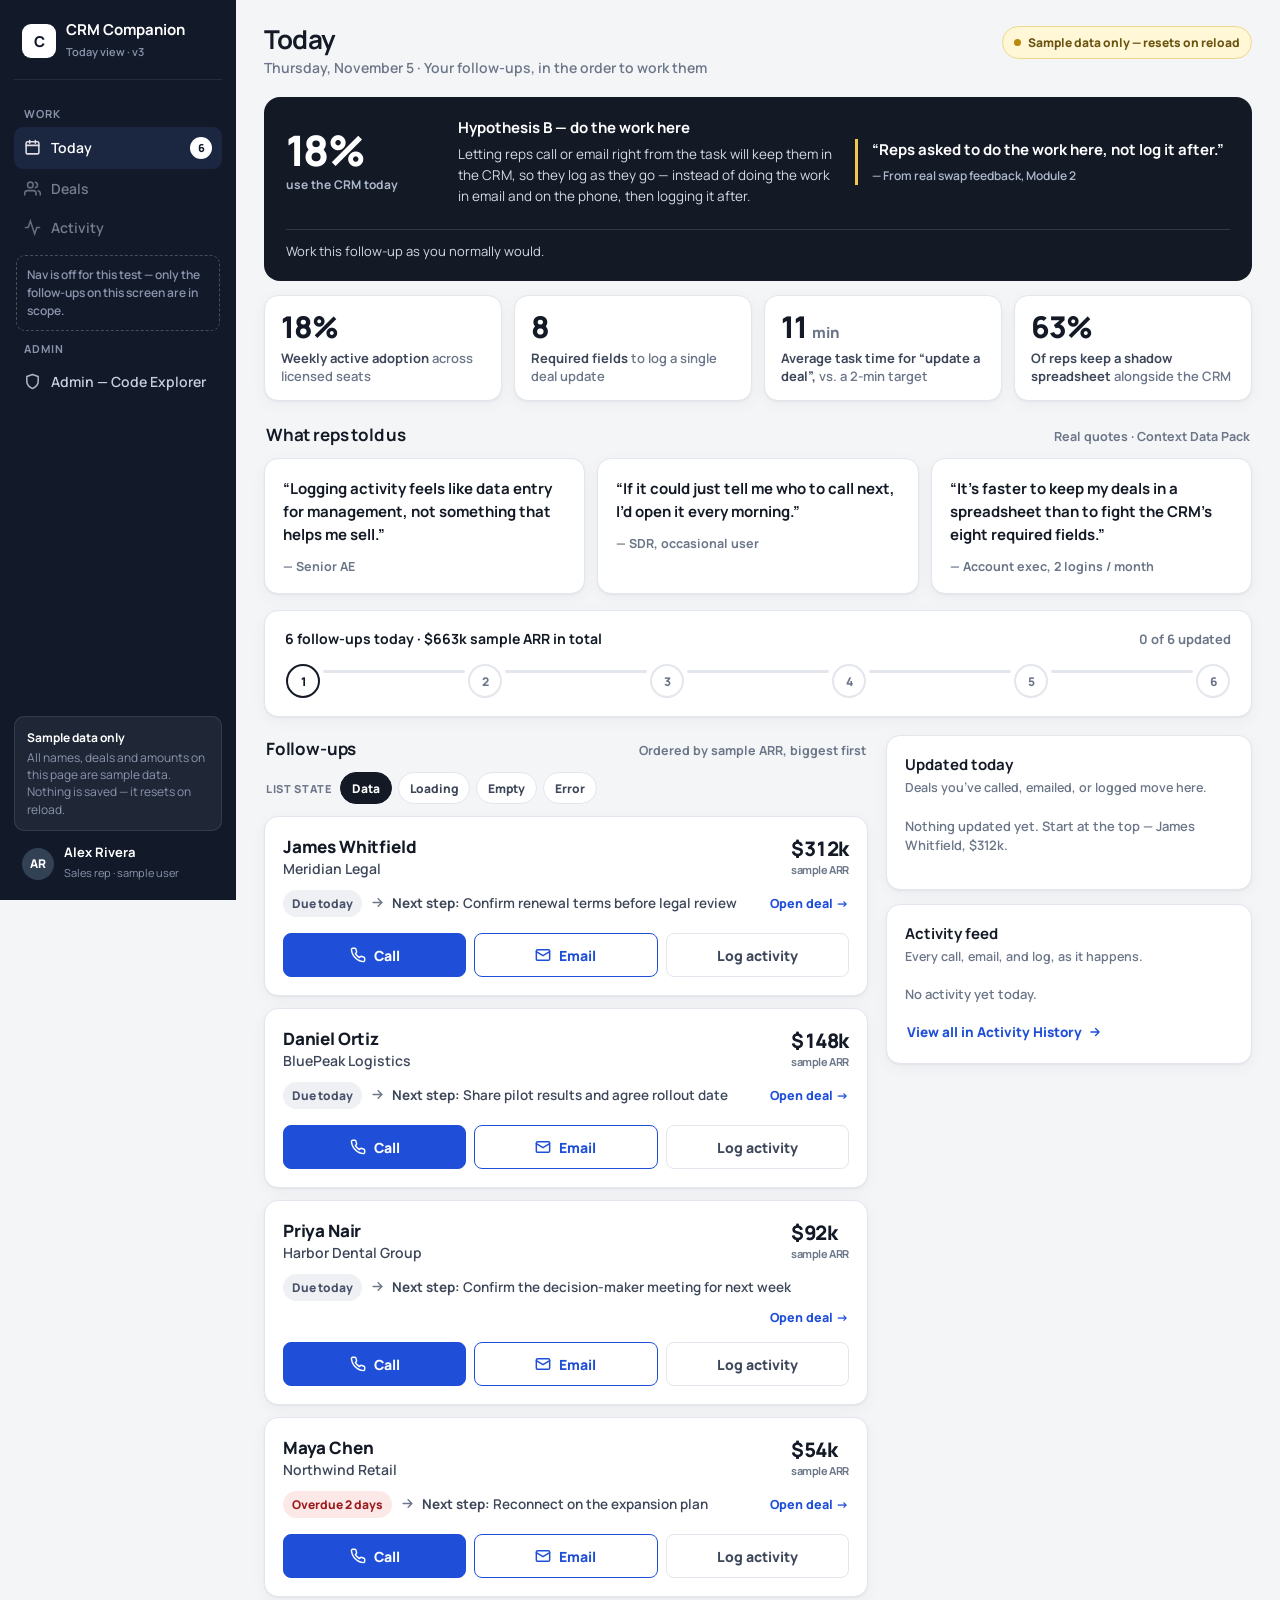
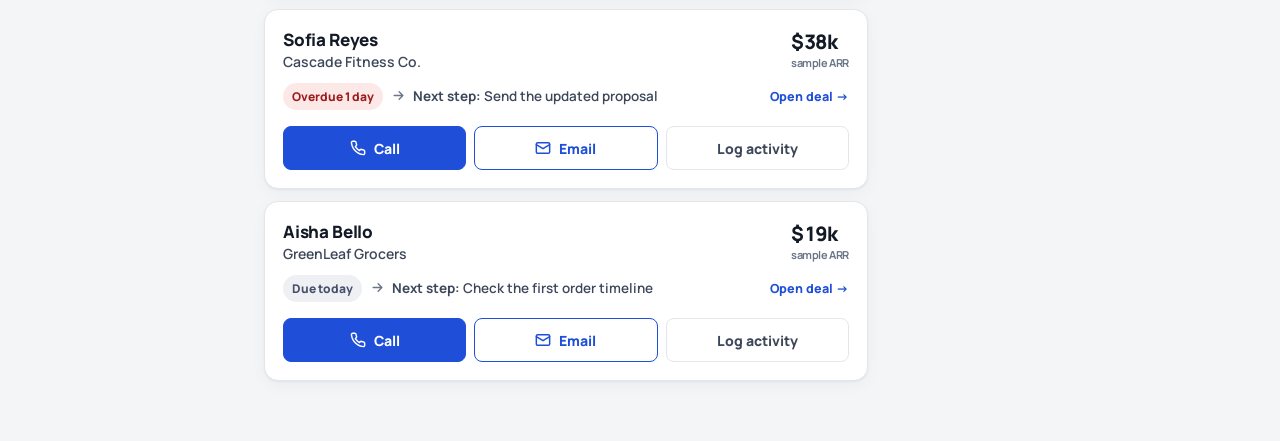
==== commit 291731a1: "Module 4: Admin Orbit Code Explorer live, PRD and handoff updated Co-Authored-By: Claude Fable 5.1 <" ====
--- a/index.html
+++ b/index.html
@@ -240,6 +240,74 @@
   .hist-when .t{display:block;font-size:11px;color:#97a1b3;font-weight:700;white-space:nowrap;margin-top:2px}
   .hist-count{font-size:12.5px;color:var(--muted);font-weight:700;margin:10px 2px 0}
 
+  /* ---------- Admin · Orbit Code Explorer ---------- */
+  .admin-badges{display:flex;gap:8px;flex-wrap:wrap;align-items:center}
+  .admin-badge{display:inline-flex;align-items:center;gap:7px;background:#1e1e2d;color:#fff;font-size:12px;font-weight:800;padding:7px 11px;border-radius:999px;white-space:nowrap}
+  .admin-badge svg{opacity:.9}
+  .admin-card{background:#fff;border:1px solid #e5e7eb;border-radius:8px;box-shadow:var(--shadow);padding:18px;margin-top:14px}
+  .admin-card h2{font-size:17px;margin:0 0 6px;letter-spacing:-.01em}
+  .admin-card p{font-size:14px;line-height:1.6;color:var(--ink-2);margin:0}
+  .orbit-controls{display:flex;gap:10px;flex-wrap:wrap;align-items:center;margin-top:14px}
+  .orbit-controls .searchbox{flex:1 1 240px}
+  .orbit-controls .searchbox input{border-color:#e5e7eb;border-radius:8px}
+  .ofilter{border:1.5px solid #e5e7eb;background:#fff;color:var(--ink-2);border-radius:999px;padding:8px 14px;font-size:13px;font-weight:800;min-height:38px}
+  .ofilter:hover{border-color:#b9c0cf}
+  .ofilter.active{background:#3b82f6;border-color:#3b82f6;color:#fff}
+  .orbit-chips{display:flex;gap:8px;flex-wrap:wrap;margin-top:12px;align-items:center}
+  .orbit-chips .chips-label{font-size:12px;font-weight:800;letter-spacing:.05em;text-transform:uppercase;color:var(--muted)}
+  .ochip{border:1.5px solid #3b82f6;background:#eff6ff;color:#1d4ed8;border-radius:999px;padding:6px 12px;font-size:12.5px;font-weight:800;min-height:32px}
+  .ochip:hover{background:#dbeafe}
+  .orbit-chips .no-match{font-size:13px;color:var(--muted);font-weight:600}
+  .orbit-layout{display:grid;grid-template-columns:minmax(0,1.6fr) minmax(290px,1fr);gap:18px;margin-top:14px;align-items:start}
+  .orbit-stage{position:relative;background:#f9fafb;border:1px solid #e5e7eb;border-radius:8px;min-height:720px;overflow:hidden}
+  .orbit-ring{position:absolute;border:1.5px dashed #d4d9e2;border-radius:50%;left:50%;top:50%;transform:translate(-50%,-50%);pointer-events:none}
+  .orbit-ring.r1{width:54%;height:60%}
+  .orbit-ring.r2{width:76%;height:84%}
+  .orbit-ring.r3{width:94%;height:96%}
+  .onode{position:absolute;transform:translate(-50%,-50%);border:1.5px solid #e5e7eb;background:#fff;color:var(--ink);border-radius:999px;padding:7px 11px;font-size:11.5px;font-weight:800;line-height:1.2;text-align:center;max-width:132px;box-shadow:0 1px 2px rgba(16,24,40,.06);z-index:2}
+  .onode:hover{border-color:#3b82f6;color:#1d4ed8}
+  .onode.selected{border-color:#3b82f6;background:#3b82f6;color:#fff}
+  .onode.dimmed{opacity:.22}
+  .onode.screen{border-color:#3b82f6;color:#1d4ed8;font-size:13.5px;padding:12px 16px;max-width:170px;background:#eff6ff}
+  .onode.screen.selected{background:#3b82f6;color:#fff}
+  .onode.centre{width:168px;height:168px;border-radius:50%;background:#1e1e2d;color:#fff;border-color:#1e1e2d;font-size:15px;padding:18px;display:flex;flex-direction:column;align-items:center;justify-content:center;gap:4px;max-width:none;z-index:3}
+  .onode.centre small{font-size:11px;font-weight:700;color:#aeb8cc;line-height:1.35}
+  .onode.centre.selected{background:#3b82f6;border-color:#3b82f6;color:#fff}
+  .onode.centre.selected small{color:#dbeafe}
+  .orbit-detail{position:sticky;top:16px}
+  .orbit-detail .catrow{display:flex;gap:8px;flex-wrap:wrap;align-items:center;margin-bottom:10px}
+  .catpill{font-size:11px;font-weight:800;letter-spacing:.05em;text-transform:uppercase;background:var(--due-bg);color:var(--due);padding:5px 9px;border-radius:999px}
+  .verdict{display:inline-flex;align-items:center;gap:6px;font-size:12px;font-weight:800;padding:5px 10px;border-radius:999px}
+  .verdict i{width:8px;height:8px;border-radius:50%;display:block}
+  .verdict.real{background:var(--green-bg);color:var(--green)} .verdict.real i{background:#22c55e}
+  .verdict.mocked{background:var(--amber-bg);color:var(--amber)} .verdict.mocked i{background:#b98a0a}
+  .verdict.mixed{background:#eff6ff;color:#1d4ed8} .verdict.mixed i{background:#3b82f6}
+  .orbit-detail h2{font-size:20px;margin:0 0 8px;letter-spacing:-.01em}
+  .orbit-detail p{font-size:14px;line-height:1.6;color:var(--ink-2);margin:0 0 12px}
+  .orbit-detail .exact{background:#f9fafb;border:1px solid #e5e7eb;border-radius:8px;padding:11px 13px;font-size:14px;font-weight:700;color:var(--ink);line-height:1.5;margin:0 0 12px}
+  .connect-label{font-size:12px;font-weight:800;letter-spacing:.05em;text-transform:uppercase;color:var(--muted);margin:14px 0 8px}
+  .connects{display:flex;gap:8px;flex-wrap:wrap}
+  .cbtn{border:1.5px solid #3b82f6;background:#fff;color:#1d4ed8;border-radius:8px;padding:8px 12px;font-size:13px;font-weight:800;min-height:38px}
+  .cbtn:hover{background:#eff6ff}
+  .orbit-list{display:grid;grid-template-columns:repeat(3,1fr);gap:8px;margin-top:12px}
+  .lnode{display:flex;align-items:center;gap:9px;text-align:left;border:1.5px solid #e5e7eb;background:#fff;border-radius:8px;padding:11px 12px;font-size:13.5px;font-weight:800;color:var(--ink);min-height:44px}
+  .lnode:hover{border-color:#3b82f6}
+  .lnode.selected{border-color:#3b82f6;background:#eff6ff;color:#1d4ed8}
+  .lnode .cdot{width:9px;height:9px;border-radius:50%;flex:0 0 auto}
+  .faq-grid{display:grid;grid-template-columns:1fr 1fr;gap:12px;margin-top:12px}
+  .faq-item{border:1px solid #e5e7eb;border-radius:8px;padding:14px 16px;background:#f9fafb}
+  .faq-item h3{font-size:14.5px;margin:0 0 6px}
+  .faq-item p{font-size:13.5px}
+  .tips-list{margin:10px 0 0;padding:0;list-style:none;display:grid;gap:10px}
+  .tips-list li{display:flex;gap:11px;font-size:14px;line-height:1.55;color:var(--ink-2)}
+  .tips-list .tnum{flex:0 0 auto;width:26px;height:26px;border-radius:50%;background:#3b82f6;color:#fff;display:grid;place-items:center;font-size:13px;font-weight:800;margin-top:1px}
+  .codebox{margin-top:16px;border-top:1px solid #e5e7eb;padding-top:14px}
+  .code-toggle{border:1.5px solid #3b82f6;background:#fff;color:#1d4ed8;border-radius:8px;padding:9px 13px;font-size:13px;font-weight:800;min-height:40px;width:100%;text-align:left}
+  .code-toggle:hover{background:#eff6ff}
+  .code-panel{margin-top:12px}
+  .code-meta{font-size:13px!important;line-height:1.55!important;margin:0 0 8px!important}
+  .code-pre{background:#1e1e2d;color:#e5e7eb;border-radius:8px;padding:13px 14px;font-family:"JetBrains Mono",ui-monospace,monospace;font-size:12px;line-height:1.6;white-space:pre-wrap;word-break:break-word;margin:0;overflow:hidden}
+
   /* Toast */
   .toast{position:fixed;left:50%;transform:translate(-50%,24px);bottom:18px;background:var(--ink);color:#fff;border-radius:12px;padding:13px 16px;display:flex;align-items:center;gap:14px;z-index:60;box-shadow:0 10px 32px rgba(0,0,0,.28);font-size:14px;font-weight:700;max-width:calc(100vw - 32px);transition:transform .3s ease,opacity .25s ease,visibility .25s;opacity:0;visibility:hidden;pointer-events:none}
   .toast.show{transform:translate(-50%,0);opacity:1;visibility:visible;pointer-events:auto}
@@ -250,6 +318,10 @@
     .grid{grid-template-columns:1fr}
     .metrics{grid-template-columns:repeat(2,1fr)}
     .quotes-grid{grid-template-columns:1fr}
+    .orbit-layout{grid-template-columns:1fr}
+    .orbit-detail{position:static}
+    .orbit-list{grid-template-columns:repeat(2,1fr)}
+    .faq-grid{grid-template-columns:1fr}
   }
   @media(max-width:480px){
     .metrics{grid-template-columns:1fr}
@@ -266,6 +338,9 @@
     .userrow{padding:0}
     .userrow b{display:none}
     .main{padding:20px 16px 90px}
+    .orbit-stage{display:none}
+    .orbit-list{grid-template-columns:1fr}
+  }
     .pagehead h1{font-size:26px}
     .actions .btn-log{flex:1}
     .step .slabel{display:none}
@@ -284,7 +359,7 @@
       <div><b>CRM Companion</b><span>Today view · v3</span></div>
     </div>
     <div class="navlabel">Work</div>
-    <a class="navitem active" href="#" onclick="showView('today');return false">
+    <a class="navitem active" id="navTodayLink" href="#" onclick="showView('today');return false">
       <svg width="17" height="17" viewBox="0 0 24 24" fill="none" stroke="currentColor" stroke-width="2.2" stroke-linecap="round"><rect x="3" y="4" width="18" height="17" rx="2"/><path d="M8 2v4M16 2v4M3 9h18"/></svg>
       Today <span class="count" id="navCount">6</span>
     </a>
@@ -297,6 +372,11 @@
       Activity
     </span>
     <p class="nav-note">Nav is off for this test — only the follow-ups on this screen are in scope.</p>
+    <div class="navlabel">Admin</div>
+    <a class="navitem" id="navAdminLink" href="#" onclick="showView('admin');return false">
+      <svg width="17" height="17" viewBox="0 0 24 24" fill="none" stroke="currentColor" stroke-width="2.2" stroke-linecap="round" stroke-linejoin="round"><path d="M12 22s8-4 8-10V5l-8-3-8 3v7c0 6 8 10 8 10z"/></svg>
+      Admin — Code Explorer
+    </a>
     <div class="sidefoot">
       <div class="samplebox">
         <b>Sample data only</b>
@@ -498,6 +578,94 @@
       <div id="historyList" aria-live="polite"></div>
     </section>
    </div><!-- /viewHistory -->
+
+   <!-- ============ Admin: Orbit Code Explorer ============ -->
+   <div id="viewAdmin" hidden>
+    <div class="pagehead">
+      <div>
+        <h1>Orbit Code Explorer</h1>
+        <div class="sub">How CRM Companion is put together — every part of the app, in plain language. Select any part to see what it does, what it connects to, and whether it is real or mocked.</div>
+      </div>
+      <div class="admin-badges">
+        <span class="admin-badge"><svg width="13" height="13" viewBox="0 0 24 24" fill="none" stroke="currentColor" stroke-width="2.4" stroke-linecap="round" stroke-linejoin="round"><path d="M12 22s8-4 8-10V5l-8-3-8 3v7c0 6 8 10 8 10z"/></svg> Admin only</span>
+        <span class="sample-pill"><i></i> Sample data only — resets on reload</span>
+      </div>
+    </div>
+
+    <section class="admin-card" aria-label="How to read this">
+      <h2>How to read this</h2>
+      <p>The whole app sits in the centre — CRM Companion is one single file (index.html, main 8f12b0f), and everything else orbits it. The three screens sit on the inner orbit, and the panels, data, and states they use sit on the outer orbits. Select any node to see, in plain language, what it does, what it connects to, and whether it is real or mocked.</p>
+    </section>
+
+    <div class="orbit-controls">
+      <div class="searchbox">
+        <label class="fieldlabel" for="orbitSearch" style="margin:0 0 6px">Find a part of the app</label>
+        <input type="text" id="orbitSearch" placeholder="Search by name — try “error”, “call”, or “data”…" autocomplete="off" />
+      </div>
+      <div role="group" aria-label="Filter nodes by type" style="display:flex;gap:6px;flex-wrap:wrap">
+        <button type="button" class="ofilter active" data-ofilter="all">All</button>
+        <button type="button" class="ofilter" data-ofilter="screen">Screens</button>
+        <button type="button" class="ofilter" data-ofilter="panel">Panels</button>
+        <button type="button" class="ofilter" data-ofilter="data">Data</button>
+        <button type="button" class="ofilter" data-ofilter="state">States</button>
+      </div>
+    </div>
+    <div class="orbit-chips" id="orbitChips" aria-live="polite"></div>
+
+    <div class="orbit-layout">
+      <div class="orbit-stage" id="orbitStage" aria-label="Orbit diagram of the app">
+        <div class="orbit-ring r1"></div>
+        <div class="orbit-ring r2"></div>
+        <div class="orbit-ring r3"></div>
+      </div>
+      <aside class="admin-card orbit-detail" id="orbitDetail" aria-label="Selected part, explained" style="margin-top:0"></aside>
+    </div>
+
+    <section class="admin-card" aria-label="All parts of the app">
+      <h2>All 27 parts</h2>
+      <p>The full map, as a list — the same nodes as the orbit. Select any part to open its explanation.</p>
+      <div class="orbit-list" id="orbitList"></div>
+    </section>
+
+    <section class="admin-card" aria-label="Questions and answers">
+      <h2>Questions people ask about this app</h2>
+      <div class="faq-grid">
+        <div class="faq-item">
+          <h3>Where do I start reading the app?</h3>
+          <p>Start in the centre with CRM Companion itself, then follow the orbit clockwise: Today, then Deal Detail, then Activity History, then back to Today. That is the same path a rep takes — a follow-up card opens Deal Detail, and Deal Detail links into Activity History for that deal.</p>
+        </div>
+        <div class="faq-item">
+          <h3>Where does the data live?</h3>
+          <p>All of it lives inside the single index.html file, in memory — the 6 sample deals and the 12 seeded activities are written into the file itself. Nothing is sent to a server or a database, and anything you do in a session is lost when the page reloads.</p>
+        </div>
+        <div class="faq-item">
+          <h3>Where is the Call and Email logic?</h3>
+          <p>In the Call panel and Email panel, which open from the follow-up cards on Today and from Deal Detail. Saving a call or sending an email moves the deal to Updated today and adds it to the Activity feed and Activity History. Closing a panel without saving counts as attempted instead — for a call once the timer has run or a note is typed, and for an email once the draft is typed or edited.</p>
+        </div>
+        <div class="faq-item">
+          <h3>Why are Deals and Activity greyed out in the sidebar?</h3>
+          <p>By design, for this test. The note under them says so: nav is off, and only the follow-ups on Today are in scope. Deal Detail and Activity History still exist — you reach them from a follow-up card, a row, or a link, not from the sidebar.</p>
+        </div>
+        <div class="faq-item">
+          <h3>What is real, and what is mocked?</h3>
+          <p>The behaviour is real: the screens, panels, timers, search, and states all work in the browser exactly as you see them. The content is mocked: the names, companies, amounts, and past activities are sample data, no real call is placed, no real email is sent, and nothing is saved anywhere.</p>
+        </div>
+        <div class="faq-item">
+          <h3>Where does the loading, empty, and error wording live?</h3>
+          <p>In the states of the two lists — the follow-ups list on Today and the activity list in Activity History. Each list can be loading (skeleton cards), empty, or failed, and the exact wording is shown in the state nodes on the orbit. Testers can force each state with the Data / Loading / Empty / Error controls above each list.</p>
+        </div>
+      </div>
+    </section>
+
+    <section class="admin-card" aria-label="Tips for finding your way around">
+      <h2>Tips for finding your way around</h2>
+      <ol class="tips-list">
+        <li><span class="tnum">1</span><span><b>Search, don’t scroll.</b> Type a name in the search box — “error”, “email”, “data” — and use the result chips to jump straight to that part instead of scanning the whole orbit.</span></li>
+        <li><span class="tnum">2</span><span><b>Click a node for its connections.</b> Every node’s panel has “Connects to” buttons. Follow them to walk from a screen to its panels, its data, and its states without getting lost.</span></li>
+        <li><span class="tnum">3</span><span><b>Follow the orbit clockwise.</b> Today → Deal Detail → Activity History → back to Today is the rep’s real path through the app, so it is the safest order to review the build in.</span></li>
+      </ol>
+    </section>
+   </div><!-- /viewAdmin -->
   </main>
 </div>
 
@@ -801,6 +969,9 @@
   byId("viewToday").hidden = v!=="today";
   byId("viewDetail").hidden = v!=="detail";
   byId("viewHistory").hidden = v!=="history";
+  byId("viewAdmin").hidden = v!=="admin";
+  byId("navTodayLink").classList.toggle("active", v!=="admin");
+  byId("navAdminLink").classList.toggle("active", v==="admin");
   window.scrollTo(0,0);
 }
 function openDeal(id){
@@ -1029,6 +1200,560 @@
   if(e.key==="Escape"){ closePanel(byId("callOverlay")); closePanel(byId("emailOverlay")); }
 });
 
+/* ---------- Admin · Orbit Code Explorer ---------- */
+var NODES = [
+  { id:"app", name:"CRM Companion", cat:"app", catLabel:"The whole app", ring:0, verdict:"mixed", verdictLabel:"Real behaviour · mocked data",
+    about:"The whole app in one place. CRM Companion is a single file — index.html, on main at 8f12b0f — with no separate pages, no server, and no database behind it. Every screen, panel, and piece of sample data on this orbit lives inside that one file.",
+    connects:["today","detail","history","design"] },
+  { id:"today", name:"Today", cat:"screen", catLabel:"Screen", ring:1, verdict:"real", verdictLabel:"Real — works in this build",
+    about:"The rep's home screen and the start of every path through the app. It shows the day's follow-ups, the progress stepper, Updated today, and the Activity feed. Nothing else in the app opens first — Deal Detail and Activity History are both reached from here.",
+    connects:["app","followups","stepper","updated","feed","detail"] },
+  { id:"detail", name:"Deal Detail", cat:"screen", catLabel:"Screen", ring:1, verdict:"real", verdictLabel:"Real — works in this build",
+    about:"One deal on its own screen: who it is, how much it is worth, what is due, and the next step. It is the anchor screen — it opens from a follow-up card, and it links onward into Activity History filtered to this one deal.",
+    connects:["app","header","past","seehist","backlinks","call","email","log"] },
+  { id:"history", name:"Activity History", cat:"screen", catLabel:"Screen", ring:1, verdict:"real", verdictLabel:"Real — works in this build",
+    about:"Every call, email, and log in one list, newest first — the 12 seeded past activities plus anything done in this session. It can be opened on its own from Today's Activity feed, or pre-filtered to one deal from Deal Detail.",
+    connects:["app","actlist","search","rowopen","backlinks"] },
+  { id:"followups", name:"Follow-ups list", cat:"panel", catLabel:"Panel · Today", ring:2, verdict:"mixed", verdictLabel:"Real behaviour · mocked data",
+    about:"The working list on Today: 6 deals, $663k of sample ARR in total, ordered biggest first. Each card carries the due badge, the next step, and the Call, Email, and Log activity actions. When a deal is updated it leaves this list and moves to Updated today.",
+    connects:["today","call","email","log","dealsdata","loading","emptytoday","errortoday"] },
+  { id:"call", name:"Call panel", cat:"panel", catLabel:"Panel", ring:2, verdict:"mixed", verdictLabel:"Real behaviour · mocked call",
+    about:"Opens from a follow-up card or from Deal Detail. It shows the deal's context, runs a call timer, and takes a short note and an outcome (Called, No answer, or Met). Save & log moves the deal to Updated today; closing the panel without saving counts as a Call attempted once the timer has run or a note is typed. No real call is placed.",
+    connects:["followups","detail","updated","feed","actdata"] },
+  { id:"email", name:"Email panel", cat:"panel", catLabel:"Panel", ring:2, verdict:"mixed", verdictLabel:"Real behaviour · mocked email",
+    about:"A small composer that opens from a follow-up card or from Deal Detail, pre-filled with a subject and a draft built from the deal's next step. Send & log email moves the deal to Updated today; closing the panel without sending counts as an Email attempted once the subject or draft has been typed or edited. No real email is sent.",
+    connects:["followups","detail","updated","feed","actdata"] },
+  { id:"log", name:"Log activity", cat:"panel", catLabel:"Action", ring:2, verdict:"real", verdictLabel:"Real — works in this build",
+    about:"The quick action on every follow-up card and on Deal Detail. It logs the deal's next step as done straight away, with no panel or form, and moves the deal to Updated today with a matching entry in the Activity feed and Activity History.",
+    connects:["followups","detail","updated","feed"] },
+  { id:"stepper", name:"Progress stepper", cat:"panel", catLabel:"Panel · Today", ring:2, verdict:"real", verdictLabel:"Real — works in this build",
+    about:"The progress strip at the top of Today. It counts the follow-ups — “0 of 6 updated” at the start — and fills in a step for each deal as it is called, emailed, or logged, ending with an “All caught up” banner at 6 of 6.",
+    connects:["today","followups","updated"] },
+  { id:"updated", name:"Updated today", cat:"panel", catLabel:"Panel · Today", ring:3, verdict:"real", verdictLabel:"Real — works in this build",
+    about:"The right-hand panel on Today where finished deals collect. Each entry shows how the deal was updated — call, email, or log, with its note or subject — and has an Undo that sends the deal back to the follow-ups list. Selecting an entry opens that deal's Deal Detail.",
+    connects:["today","call","email","log","detail"] },
+  { id:"feed", name:"Activity feed", cat:"panel", catLabel:"Panel · Today", ring:3, verdict:"real", verdictLabel:"Real — works in this build",
+    about:"The live feed on Today. Every call, email, log, and attempted panel close from this session appears here as it happens, newest first. Its “View all in Activity History” link opens the full Activity History screen.",
+    connects:["today","history","session","actlist"] },
+  { id:"header", name:"Deal header", cat:"panel", catLabel:"Panel · Deal Detail", ring:2, verdict:"mixed", verdictLabel:"Real behaviour · mocked data",
+    about:"The top block of Deal Detail: the contact, the company, the sample ARR, the due badge, and the next step, with Call, Email, and Log activity in the same order as Today — Call first. If the deal was already updated today, it says so here.",
+    connects:["detail","dealsdata","call","email","log"] },
+  { id:"past", name:"Past activity", cat:"panel", catLabel:"Panel · Deal Detail", ring:3, verdict:"mixed", verdictLabel:"Real behaviour · mocked data",
+    about:"The activity list inside Deal Detail, showing only this deal's history — its seeded past activities plus anything logged for it in this session, newest first. The same activities appear in full on the Activity History screen.",
+    connects:["detail","actdata","history","seehist"] },
+  { id:"backlinks", name:"Back to Today links", cat:"panel", catLabel:"Navigation", ring:3, verdict:"real", verdictLabel:"Real — works in this build",
+    about:"The way back. Both Deal Detail and Activity History open with a “Back to Today” link at the top, because Today is the home screen for this test — the sidebar nav is off, so these links are how a rep returns. Saving a call or email from Deal Detail also returns to Today on its own.",
+    connects:["today","detail","history"] },
+  { id:"seehist", name:"“See this deal in Activity History”", cat:"panel", catLabel:"Navigation link", ring:3, verdict:"real", verdictLabel:"Real — works in this build",
+    about:"The link on Deal Detail, above Past activity, that carries the deal into Activity History. It opens Activity History with the search already set to this deal's contact, so only that deal's activities show. This is the link that makes Deal Detail the anchor for Activity History.",
+    connects:["detail","history","search","past"] },
+  { id:"actlist", name:"Activity list", cat:"panel", catLabel:"Panel · Activity History", ring:2, verdict:"mixed", verdictLabel:"Real behaviour · mocked data",
+    about:"The list itself on Activity History: 12 seeded activities to start with, plus this session's activity added on top, newest first, with a count line above it. Each row shows the kind of activity, the deal, the detail, and the day and time.",
+    connects:["history","actdata","session","rowopen","loading","emptyhistory","errorhistory"] },
+  { id:"search", name:"Search by name / company", cat:"panel", catLabel:"Panel · Activity History", ring:3, verdict:"real", verdictLabel:"Real — works in this build",
+    about:"The “Find a deal” box at the top of Activity History. Typing a contact name or a company filters the activity list to matching deals and updates the count line — for example, one contact's name shows just their activities. It is also how the Deal Detail link arrives pre-filtered.",
+    connects:["history","actlist","seehist"] },
+  { id:"rowopen", name:"Row opens Deal Detail", cat:"panel", catLabel:"Navigation", ring:3, verdict:"real", verdictLabel:"Real — works in this build",
+    about:"Every row in the Activity History list is a button. Selecting a row opens that row's deal on Deal Detail, so a rep can go from something that happened to the deal it belongs to in one tap — and back again with Back to Today.",
+    connects:["history","detail","actlist"] },
+  { id:"dealsdata", name:"Deals data — 6 deals", cat:"data", catLabel:"Data", ring:2, verdict:"mocked", verdictLabel:"Mocked — sample data only",
+    about:"The sample deals written into the file: James Whitfield at Meridian Legal ($312k), Daniel Ortiz ($148k), Priya Nair ($92k), Maya Chen ($54k), Sofia Reyes ($38k), and Aisha Bello ($19k) — 6 deals, $663k in total. Each carries a due label and a next step. None of it comes from a real CRM.",
+    connects:["followups","header","session"] },
+  { id:"actdata", name:"Activities data — 12 activities", cat:"data", catLabel:"Data", ring:3, verdict:"mocked", verdictLabel:"Mocked — sample data only",
+    about:"The seeded past history written into the file: 12 activities dated Tue, Oct 28 to Tue, Nov 4, covering all 6 deals with a mix of calls, emails, and logs. Activity History and Deal Detail's Past activity both read from this same set.",
+    connects:["actlist","past","call","email"] },
+  { id:"session", name:"Session state — in memory only", cat:"data", catLabel:"Data", ring:3, verdict:"real", verdictLabel:"Real — works in this build",
+    about:"Where this session's work is kept: which deals are done, the Activity feed entries, and the Undo history. It all lives in the page's memory only — there is no account, no saving, and no database, so a reload wipes it and the app starts again from the sample data.",
+    connects:["feed","updated","dealsdata","app"] },
+  { id:"design", name:"Design system", cat:"panel", catLabel:"Design", ring:3, verdict:"real", verdictLabel:"Real — works in this build",
+    about:"The shared look every screen uses: a dark sidebar (#1e1e2d), light content (#f9fafb), white cards with 8px radius and #e5e7eb borders, blue (#3b82f6) as the primary colour, and green (#22c55e) kept for success only — a deal updated, a step completed. This Admin portal follows the same system.",
+    connects:["app","today","detail","history"] },
+  { id:"loading", name:"Loading state — skeletons", cat:"state", catLabel:"State", ring:2, verdict:"real", verdictLabel:"Real — works in this build",
+    about:"While a list loads, it shows skeleton cards — grey placeholder bars in the shape of the real content — instead of a blank screen. Today shows three skeleton follow-up cards; Activity History shows skeleton rows. On load, the follow-ups sit in this state briefly before the deals appear.",
+    connects:["followups","actlist","emptytoday","errortoday"] },
+  { id:"emptytoday", name:"Empty state — Today", cat:"state", catLabel:"State · Today", ring:2, verdict:"real", verdictLabel:"Real — works in this build",
+    about:"What the follow-ups list shows when there is nothing left to work. The exact wording from the build is shown below. Testers can force it with the Empty control above the follow-ups list; it also appears on its own when all 6 deals are updated and the list is empty.",
+    exact:"All caught up. No follow-ups today.",
+    connects:["followups","loading","errortoday"] },
+  { id:"errortoday", name:"Error state — Today", cat:"state", catLabel:"State · Today", ring:2, verdict:"real", verdictLabel:"Real — works in this build",
+    about:"What the follow-ups list shows when loading fails, with a Retry button that loads the list again. The exact wording from the build is shown below. Testers can force it with the Error control above the follow-ups list.",
+    exact:"Couldn't load your follow-ups. Check your connection and try again.",
+    connects:["followups","loading","emptytoday"] },
+  { id:"emptyhistory", name:"Empty state — Activity History", cat:"state", catLabel:"State · Activity History", ring:3, verdict:"real", verdictLabel:"Real — works in this build",
+    about:"What the activity list shows when there is no activity to list. The exact wording from the build is shown below. Testers can force it with the Empty control above the list; a search that matches nothing shows a separate “No activity found” message instead.",
+    exact:"No activity yet. Call or email a follow-up to see it here.",
+    connects:["actlist","loading","errorhistory","search"] },
+  { id:"errorhistory", name:"Error state — Activity History", cat:"state", catLabel:"State · Activity History", ring:3, verdict:"real", verdictLabel:"Real — works in this build",
+    about:"What the activity list shows when loading fails, with a Retry button that loads the list again — the same pattern as Today's error state. The exact wording from the build is shown below. Testers can force it with the Error control above the list.",
+    exact:"Couldn't load your activity. Check your connection and try again.",
+    connects:["actlist","loading","emptyhistory"] }
+];
+/* Short, real code excerpts — one per node, for the "Show code" toggle.
+   Each is a trimmed excerpt of the actual code in this file, not the whole file. */
+var SNIPPETS = {
+  app: { fn:"showView(v)", does:"The file's only router — it shows one view and hides the other three, and moves the sidebar highlight.",
+    where:"The script at the end of index.html — the “Views & navigation” section. The file itself is the whole app: markup in the body, styles in the <style> block in the head, data and logic in this one script (main 8f12b0f).",
+    code:`function showView(v){
+  currentView = v;
+  byId("viewToday").hidden = v!=="today";
+  byId("viewDetail").hidden = v!=="detail";
+  byId("viewHistory").hidden = v!=="history";
+  byId("viewAdmin").hidden = v!=="admin";
+  …
+}` },
+  today: { fn:"render()", does:"Redraws everything on Today at once — stepper, follow-ups list, Updated today, and the Activity feed.",
+    where:"The script at the end of index.html — render(). The screen it fills is the <div id='viewToday'> markup in the body.",
+    code:`<div id='viewToday'> … follow-ups, stepper,
+  Updated today, Activity feed … </div>
+
+function render(){
+  renderStepper(); renderTodo();
+  renderUpdated(); renderFeed(); renderHistory();
+  …
+}` },
+  detail: { fn:"openDeal(id)", does:"Opens one deal — remembers which deal it is, fills the Deal Detail screen, and switches to it.",
+    where:"The script at the end of index.html — the “Views & navigation” section. The screen it fills is the <div id='viewDetail'> markup in the body.",
+    code:`function openDeal(id){
+  if(!dealById(id)) return;
+  detailId = id;
+  renderDetail();
+  showView("detail");
+}` },
+  history: { fn:"openHistory(preset)", does:"Opens Activity History, with the search box pre-filled if a deal was passed in, and plays the loading state.",
+    where:"The script at the end of index.html — the “Views & navigation” section. The screen it fills is the <div id='viewHistory'> markup in the body.",
+    code:`function openHistory(preset){
+  if(typeof preset==="string")
+    byId("historySearch").value = preset;
+  showView("history");
+  setHistoryState("loading");
+}` },
+  followups: { fn:"renderTodo()", does:"Turns the DEALS data into follow-up cards — one card per deal that is not done yet, with Call, Email, and Log activity buttons.",
+    where:"The script at the end of index.html — renderTodo(), reading the DEALS array at the top of the script. It fills the <div id='todoList'> on Today.",
+    code:`var pending = DEALS.filter(function(d){
+  return !done[d.id]; });
+wrap.innerHTML = pending.map(function(d){
+  return '<article class="deal clickable" …>'
+    + '<div class="deal-name">'
+    + esc(d.contact) + '</div> …'
+    + '<button class="btn btn-call" '
+    + 'data-call="' + d.id + '">Call</button> …'
+}).join("");` },
+  call: { fn:"openCall(id) — and maybeLogAttempt(\"call\")", does:"openCall fills the panel with the deal's details, resets and starts the timer; if the panel is closed without Save & log, maybeLogAttempt logs the attempt instead.",
+    where:"The script at the end of index.html — the “Call panel + timer” section, and maybeLogAttempt() in the “Close handling” section below it.",
+    code:`function openCall(id){
+  currentId = id; var d = dealById(id);
+  byId("callTitle").textContent =
+    "Call " + d.contact;
+  …
+  timerSec = 0;
+  byId("callOverlay").classList.add("open");
+  startTimer();
+}
+function startTimer(){
+  timerInt = setInterval(function(){
+    timerSec++;
+    byId("timerDisplay").textContent =
+      fmtTimer();
+  }, 1000);
+}
+// closed without Save & log:
+addAttempt(currentId, "call",
+  "Call attempted — " + d.contact,
+  "Panel closed without Save & log · Duration "
+    + fmtTimer());` },
+  email: { fn:"openEmail(id) — and maybeLogAttempt(\"email\")", does:"openEmail pre-fills the subject and draft from the deal's next step and remembers them; if either is edited and the panel is closed without sending, the close counts as an Email attempted.",
+    where:"The script at the end of index.html — the “Email composer” section, and maybeLogAttempt() in the “Close handling” section below it.",
+    code:`function openEmail(id){
+  currentId = id; var d = dealById(id);
+  byId("emailSubject").value =
+    "Following up — "
+    + d.next.charAt(0).toLowerCase()
+    + d.next.slice(1);
+  byId("emailBody").value = "Hi "
+    + d.contact.split(" ")[0] + ", …";
+  emailInitialSubject =
+    byId("emailSubject").value;
+  emailInitialBody = byId("emailBody").value;
+  byId("emailOverlay").classList.add("open");
+}
+// closed without Send & log:
+var draftTyped =
+  byId("emailSubject").value
+    !== emailInitialSubject
+  || byId("emailBody").value
+    !== emailInitialBody;
+if(draftTyped){ addAttempt(…,
+  "Email attempted — " + d.contact, …); }` },
+  log: { fn:"logActivity(id)", does:"The whole Log flow in four lines — it completes the deal straight away, using the deal's next step as the logged detail.",
+    where:"The script at the end of index.html — logActivity(), just above the “Views & navigation” section. The button is wired by bindCardButtons().",
+    code:`function logActivity(id){
+  var d = dealById(id);
+  completeDeal(id, "log", "Logged activity",
+    "Logged activity — " + d.contact
+    + ", " + d.company, d.next);
+}` },
+  stepper: { fn:"renderStepper()", does:"Counts the deals marked done, writes the “n of 6 updated” label, and shows the All caught up banner only at 6 of 6.",
+    where:"The script at the end of index.html — renderStepper(). It fills the <div id='stepper'> strip near the top of Today.",
+    code:`function renderStepper(){
+  var n = doneCount();
+  byId("progressLabel").textContent =
+    n + " of 6 updated";
+  …
+  byId("caughtBanner").className =
+    "caught" + (n===6 ? " show" : "");
+}` },
+  updated: { fn:"renderUpdated()", does:"Lists the deals in the done set, each with how it was updated and an Undo button; before any are done it shows the starter line instead.",
+    where:"The script at the end of index.html — renderUpdated(). It fills the <div id='updatedList'> panel on Today.",
+    code:`var list = DEALS.filter(function(d){
+  return done[d.id]; });
+if(list.length===0){ wrap.innerHTML =
+  '<p class="none">Nothing updated yet. '
+  + 'Start at the top — James Whitfield, '
+  + '$312k.</p>'; return; }
+… each row ends with:
+'<button class="undo-link" data-undo="'
+  + d.id + '">Undo</button>'` },
+  feed: { fn:"renderFeed()", does:"Rebuilds the Activity feed from the session feed array, newest first, with an icon per kind of activity.",
+    where:"The script at the end of index.html — renderFeed(). It fills the <div id='feedList'> panel on Today.",
+    code:`function renderFeed(){
+  var wrap = byId("feedList");
+  if(feed.length===0){ wrap.innerHTML =
+    '<p class="none">No activity yet '
+    + 'today.</p>'; return; }
+  wrap.innerHTML = feed.map(function(f){
+    …
+    return '<div class="feed-item">…'
+      + '<b>' + esc(f.title) + '</b>…'
+      + '<time>' + esc(f.time)
+      + '</time></div>';
+  }).join("");
+}` },
+  header: { fn:"renderDetail()", does:"Fills the Deal Detail header from the selected deal — name, company, ARR, due badge — and flags it if the deal was already updated today.",
+    where:"The script at the end of index.html — the “Deal Detail” section. It fills the header markup inside <div id='viewDetail'>.",
+    code:`function renderDetail(){
+  var d = dealById(detailId);
+  if(!d) return;
+  byId("detailName").textContent = d.contact;
+  byId("detailCompany").textContent =
+    d.company + " · " + d.due;
+  byId("detailArr").textContent = d.arrLabel;
+  due.className = "badge "
+    + (d.overdue ? "over" : "due");
+  …
+}` },
+  past: { fn:"renderDetailActivity()", does:"Takes the full activity list and keeps only the rows for this deal, newest first.",
+    where:"The script at the end of index.html — the “Deal Detail” section. It fills the <div id='detailActivity'> panel.",
+    code:`function renderDetailActivity(){
+  var items = allActivity().filter(
+    function(f){
+      return f.dealId===detailId; });
+  if(items.length===0){ wrap.innerHTML =
+    '<p class="none">No activity yet '
+    + 'for this deal.</p>'; return; }
+  wrap.innerHTML = items.map(function(f){
+    return activityRowHtml(f, false);
+  }).join("");
+}` },
+  backlinks: { fn:"detailBack / historyBack click handlers", does:"Both Back buttons do exactly one thing — call showView(\"today\"). Saving from Deal Detail returns the same way, inside completeDeal().",
+    where:"The wiring is in the script at the end of index.html — the “Deal Detail” and “Activity History” sections. The buttons themselves are the <button class='view-back'> at the top of each screen's markup.",
+    code:`<button class="view-back" id="detailBack">
+  ← Back to Today</button>
+
+byId("detailBack").addEventListener(
+  "click", function(){
+    showView("today"); });
+byId("historyBack").addEventListener(
+  "click", function(){
+    showView("today"); });` },
+  seehist: { fn:"detailHistoryLink click handler", does:"Passes the deal's contact name into Activity History as its search, so the history opens already filtered to this deal.",
+    where:"The script at the end of index.html — the “Deal Detail” section, right after the Back button wiring.",
+    code:`byId("detailHistoryLink").addEventListener(
+  "click", function(){
+    var d = dealById(detailId);
+    openHistory(d ? d.contact : "");
+    /* Deal Detail anchors into Activity
+       History, filtered to this deal */
+});` },
+  actlist: { fn:"renderHistory()", does:"Builds the Activity History rows from the full activity list and makes each row a button that opens its deal.",
+    where:"The script at the end of index.html — the “Activity History” section. It fills the <div id='historyList'> panel.",
+    code:`wrap.innerHTML = items.map(function(f){
+  return activityRowHtml(f, true);
+}).join("");
+wrap.querySelectorAll("[data-deal]")
+  .forEach(function(b){
+    b.addEventListener("click", function(){
+      openDeal(b.getAttribute("data-deal"));
+    });
+  });` },
+  search: { fn:"The filter at the top of renderHistory()", does:"Reads the search box, lower-cases it, and keeps only activities whose deal's contact or company contains it. The box re-runs this on every keystroke.",
+    where:"The script at the end of index.html — the “Activity History” section. The box itself is the <input id='historySearch'> in the Activity History markup.",
+    code:`var q = byId("historySearch").value
+  .trim().toLowerCase();
+var items = allActivity().filter(
+  function(f){
+    if(!q) return true;
+    var d = dealById(f.dealId);
+    return d && (d.contact.toLowerCase()
+        .indexOf(q)>=0
+      || d.company.toLowerCase()
+        .indexOf(q)>=0);
+  });
+byId("historySearch").addEventListener(
+  "input", renderHistory);` },
+  rowopen: { fn:"activityRowHtml(f, clickable)", does:"When clickable is true, the row is built as a <button> carrying the deal's id — and renderHistory wires that button to openDeal().",
+    where:"The script at the end of index.html — activityRowHtml(), at the top of the “Deal Detail” section, shared by both activity lists.",
+    code:`function activityRowHtml(f, clickable){
+  …
+  if(clickable) return
+    '<button type="button" '
+    + 'class="hist-row" data-deal="'
+    + f.dealId + '" '
+    + 'aria-label="Open deal: …">'
+    + inner + '</button>';
+  return '<div class="feed-item">'
+    + inner + '</div>';
+}` },
+  dealsdata: { fn:"var DEALS = [ … ]", does:"The 6 sample deals as plain data — each with an id, contact, company, ARR, due label, and next step. Every list and header in the app reads from this one array.",
+    where:"The top of the script at the end of index.html — the first thing in the script, above PAST.",
+    code:`var DEALS = [
+  { id:"james", contact:"James Whitfield",
+    company:"Meridian Legal", arr:312,
+    arrLabel:"$312k", due:"Due today",
+    overdue:false,
+    next:"Confirm renewal terms before legal review" },
+  { id:"daniel", contact:"Daniel Ortiz",
+    … arrLabel:"$148k" … },
+  … Priya $92k · Maya $54k · Sofia $38k …
+  { id:"aisha", contact:"Aisha Bello",
+    company:"GreenLeaf Grocers", arr:19,
+    arrLabel:"$19k", … }
+];   // 6 deals · $663k in total` },
+  actdata: { fn:"var PAST = [ … ]", does:"The 12 seeded past activities as plain data. allActivity() is the one place session activity and this seed data are joined, newest first.",
+    where:"The top of the script at the end of index.html — directly under DEALS, with the allActivity() helper further down the script.",
+    code:`var PAST = [
+  { dealId:"james", via:"email",
+    title:"Email — James Whitfield, Meridian Legal",
+    detail:"Subject: Renewal terms — draft for legal review",
+    date:"Tue, Nov 4", time:"9:41 AM" },
+  { dealId:"james", via:"call",
+    title:"Call — James Whitfield, Meridian Legal · Called",
+    detail:"Walked through renewal timeline · Duration 09:37",
+    date:"Mon, Nov 3", time:"2:15 PM" },
+  … 10 more · Tue, Oct 28 – Tue, Nov 4 …
+];
+function allActivity(){
+  return feed.concat(PAST); }` },
+  session: { fn:"done / feed / undoStack", does:"Three plain variables hold the whole session — which deals are done, the feed entries, and the Undo stack. Nothing writes them anywhere, so a reload starts over.",
+    where:"The top of the script at the end of index.html — the state block under PAST. There is deliberately no storage code anywhere in the file.",
+    code:`var done = {};       // id -> {via, detail}
+var feed = [];       // newest first:
+        // {dealId, via, title, detail, time}
+var undoStack = [];  // action stack for Undo
+var currentView = "today";
+var detailId = null; // deal on Deal Detail
+
+// No localStorage, no database, no server —
+// a reload resets all of this.` },
+  design: { fn:":root { … } — the design tokens", does:"Every colour, radius, and shadow in the app comes from these CSS variables; components reference the variables, never raw colours.",
+    where:"The <style> block in the <head> of index.html — the very first rule in the stylesheet.",
+    code:`:root{
+  --bg:#f4f5f7; --panel:#ffffff;
+  --ink:#131a26; --ink-2:#3d4759;
+  --muted:#6b7688; --line:#e3e6ec;
+  --sidebar:#121a2a; --sidebar-2:#1b2740;
+  --primary:#1f4fd8;
+  --success:#22c55e;
+  --radius:14px;
+  --shadow:0 1px 2px rgba(16,24,40,.05),
+    0 4px 16px rgba(16,24,40,.04);
+}` },
+  loading: { fn:"followupsSkeletonHtml() + setFollowupsState(\"loading\")", does:"The skeleton builder makes three grey placeholder cards in the shape of a follow-up card; the state setter shows them, then swaps to the real list after 750 ms.",
+    where:"The script at the end of index.html — the “List states” section, above render(). The .sk skeleton styles are in the <style> block.",
+    code:`function followupsSkeletonHtml(){
+  var card =
+    '<div class="skeleton-card" …>'
+    + '<div class="sk sk-line w55"></div>'
+    + ' … </div>';
+  return '<div role="status" '
+    + 'aria-label="Loading follow-ups">'
+    + card + card + card + '</div>';
+}
+if(state==="loading"){
+  renderTodo();
+  followupsTimer = setTimeout(function(){
+    followupsState="ready"; renderTodo();
+  }, 750);
+}` },
+  emptytoday: { fn:"renderTodo() — the empty branch", does:"When the list is forced empty, or every deal is done, the list is replaced with this one line — the exact string is written into the code, not loaded from anywhere.",
+    where:"The script at the end of index.html — inside renderTodo().",
+    code:`if(followupsState==="empty"
+    || pending.length===0){
+  wrap.innerHTML = '<div class="empty"><span class="empty-plain">All caught up. No follow-ups today.</span></div>';
+  return;
+}` },
+  errortoday: { fn:"renderTodo() — the error branch", does:"When the list state is error, it renders the exact failure string and a Retry button whose click sends the list back through the loading state.",
+    where:"The script at the end of index.html — inside renderTodo(), above the empty branch.",
+    code:`if(followupsState==="error"){
+  wrap.innerHTML = '<div class="state-error" role="alert"><p>Couldn't load your follow-ups. Check your connection and try again.</p><button type="button" class="btn-retry" id="followupsRetry">Retry</button></div>';
+  byId("followupsRetry").addEventListener(
+    "click", function(){
+      setFollowupsState("loading"); });
+  return;
+}` },
+  emptyhistory: { fn:"renderHistory() — the empty branch", does:"When the history state is empty, the count line is set to zero and the list is replaced with the exact empty string from the build.",
+    where:"The script at the end of index.html — inside renderHistory(), in the “Activity History” section.",
+    code:`if(historyState==="empty"){
+  byId("historyCount").textContent =
+    "0 activities · newest first";
+  wrap.innerHTML = '<div class="empty" style="border:0"><span class="empty-plain">No activity yet. Call or email a follow-up to see it here.</span></div>';
+  return;
+}` },
+  errorhistory: { fn:"renderHistory() — the error branch", does:"When the history state is error, it renders the exact failure string and a Retry button whose click sends the list back through the loading state — the same pattern as Today.",
+    where:"The script at the end of index.html — inside renderHistory(), near the top of the function.",
+    code:`if(historyState==="error"){
+  byId("historyCount").textContent = "";
+  wrap.innerHTML = '<div class="state-error" role="alert" …><p>Couldn't load your activity. Check your connection and try again.</p><button type="button" class="btn-retry" id="historyRetry">Retry</button></div>';
+  byId("historyRetry").addEventListener(
+    "click", function(){
+      setHistoryState("loading"); });
+  return;
+}` }
+};
+var nodeByIdMap = {};
+NODES.forEach(function(n){ nodeByIdMap[n.id] = n; });
+var orbitSelected = "app";
+var orbitFilter = "all";
+
+function nodeMatches(n){
+  var q = byId("orbitSearch").value.trim().toLowerCase();
+  var catOk = orbitFilter==="all" || n.cat===orbitFilter || n.id==="app";
+  var qOk = !q || n.name.toLowerCase().indexOf(q)>=0 || n.about.toLowerCase().indexOf(q)>=0 || n.catLabel.toLowerCase().indexOf(q)>=0;
+  return catOk && qOk;
+}
+function catColor(cat){
+  return cat==="screen" ? "#3b82f6" : cat==="data" ? "#b98a0a" : cat==="state" ? "#7c5cd6" : cat==="app" ? "#1e1e2d" : "#64748b";
+}
+function renderOrbit(){
+  var stage = byId("orbitStage");
+  stage.querySelectorAll(".onode").forEach(function(el){ el.remove(); });
+  var rings = {1:[], 2:[], 3:[]};
+  NODES.forEach(function(n){ if(n.ring>0) rings[n.ring].push(n); });
+  Object.keys(rings).forEach(function(r){
+    var list = rings[r];
+    var rx = r==="1" ? 27 : (r==="2" ? 34 : 40);
+    var ry = r==="1" ? 30 : (r==="2" ? 37 : 44);
+    list.forEach(function(n, i){
+      var ang;
+      if(r==="1"){ ang = [-90, 30, 150][i] || 0; }
+      else { ang = -90 + (360/list.length)*i + (r==="3" ? 360/list.length/2 : 0); }
+      var rad = ang * Math.PI/180;
+      var b = document.createElement("button");
+      b.type = "button";
+      b.className = "onode" + (n.cat==="screen" ? " screen" : "") + (n.id===orbitSelected ? " selected" : "") + (nodeMatches(n) ? "" : " dimmed");
+      b.style.left = (50 + rx*Math.cos(rad)) + "%";
+      b.style.top = (50 + ry*Math.sin(rad)) + "%";
+      b.textContent = n.name;
+      b.setAttribute("aria-label", "About: " + n.name);
+      b.addEventListener("click", function(){ selectNode(n.id, false); });
+      stage.appendChild(b);
+    });
+  });
+  var c = document.createElement("button");
+  c.type = "button";
+  c.className = "onode centre" + (orbitSelected==="app" ? " selected" : "");
+  c.style.left = "50%"; c.style.top = "50%";
+  c.innerHTML = "CRM Companion<small>index.html · single file<br>main 8f12b0f</small>";
+  c.setAttribute("aria-label", "About: CRM Companion, the whole app");
+  c.addEventListener("click", function(){ selectNode("app", false); });
+  stage.appendChild(c);
+}
+function renderOrbitList(){
+  var wrap = byId("orbitList");
+  wrap.innerHTML = "";
+  var shown = 0;
+  NODES.forEach(function(n){
+    if(!nodeMatches(n)) return;
+    shown++;
+    var b = document.createElement("button");
+    b.type = "button";
+    b.className = "lnode" + (n.id===orbitSelected ? " selected" : "");
+    b.innerHTML = '<span class="cdot" style="background:' + catColor(n.cat) + '"></span><span>' + esc(n.name) + '</span>';
+    b.addEventListener("click", function(){ selectNode(n.id, true); });
+    wrap.appendChild(b);
+  });
+  if(shown===0){
+    wrap.innerHTML = '<p class="none">Nothing matches. Clear the search or pick a different filter.</p>';
+  }
+}
+function renderOrbitChips(){
+  var q = byId("orbitSearch").value.trim();
+  var wrap = byId("orbitChips");
+  if(!q){ wrap.innerHTML = ""; return; }
+  var hits = NODES.filter(function(n){ return nodeMatches(n); });
+  if(hits.length===0){ wrap.innerHTML = '<span class="no-match">No parts match “' + esc(q) + '”.</span>'; return; }
+  wrap.innerHTML = '<span class="chips-label">Jump to</span>' + hits.map(function(n){
+    return '<button type="button" class="ochip" data-jump="' + n.id + '">' + esc(n.name) + '</button>';
+  }).join("");
+  wrap.querySelectorAll("[data-jump]").forEach(function(b){
+    b.addEventListener("click", function(){ selectNode(b.getAttribute("data-jump"), true); });
+  });
+}
+function renderOrbitDetail(){
+  var n = nodeByIdMap[orbitSelected]; if(!n) return;
+  var sn = SNIPPETS[n.id];
+  var vClass = n.verdict==="real" ? "real" : (n.verdict==="mocked" ? "mocked" : "mixed");
+  byId("orbitDetail").innerHTML =
+    '<div class="catrow"><span class="catpill">' + esc(n.catLabel) + '</span>'
+    + '<span class="verdict ' + vClass + '"><i></i>' + esc(n.verdictLabel) + '</span></div>'
+    + '<h2>' + esc(n.name) + '</h2>'
+    + '<p>' + esc(n.about) + '</p>'
+    + (n.exact ? '<p class="exact">“' + esc(n.exact) + '”</p>' : '')
+    + '<div class="connect-label">Connects to</div>'
+    + '<div class="connects">' + n.connects.map(function(cid){
+        var t = nodeByIdMap[cid];
+        return t ? '<button type="button" class="cbtn" data-connect="' + cid + '">' + esc(t.name) + '</button>' : '';
+      }).join("") + '</div>'
+    + (sn ? '<div class="codebox"><button type="button" class="code-toggle" data-codetoggle aria-expanded="false">Show code — ' + esc(sn.fn) + '</button>'
+      + '<div class="code-panel" data-codepanel hidden>'
+      + '<p class="code-meta"><b>Where it lives:</b> ' + esc(sn.where) + '</p>'
+      + '<p class="code-meta">' + esc(sn.does) + '</p>'
+      + '<pre class="code-pre">' + esc(sn.code) + '</pre></div></div>' : '');
+  byId("orbitDetail").querySelectorAll("[data-connect]").forEach(function(b){
+    b.addEventListener("click", function(){ selectNode(b.getAttribute("data-connect"), true); });
+  });
+  var ct = byId("orbitDetail").querySelector("[data-codetoggle]");
+  if(ct && sn){
+    ct.addEventListener("click", function(){
+      var p = byId("orbitDetail").querySelector("[data-codepanel]");
+      var open = p.hidden;
+      p.hidden = !open;
+      ct.setAttribute("aria-expanded", open ? "true" : "false");
+      ct.textContent = (open ? "Hide code — " : "Show code — ") + sn.fn;
+    });
+  }
+}
+function selectNode(id, scroll){
+  if(!nodeByIdMap[id]) return;
+  orbitSelected = id;
+  renderOrbit(); renderOrbitList(); renderOrbitDetail();
+  if(scroll){
+    var d = byId("orbitDetail");
+    if(d && d.scrollIntoView) d.scrollIntoView({ block:"nearest", behavior:"smooth" });
+  }
+}
+function applyOrbitFilter(){
+  renderOrbit(); renderOrbitList(); renderOrbitChips();
+}
+byId("orbitSearch").addEventListener("input", applyOrbitFilter);
+document.querySelectorAll("[data-ofilter]").forEach(function(b){
+  b.addEventListener("click", function(){
+    orbitFilter = b.getAttribute("data-ofilter");
+    document.querySelectorAll("[data-ofilter]").forEach(function(x){ x.classList.toggle("active", x===b); });
+    applyOrbitFilter();
+  });
+});
+renderOrbit(); renderOrbitList(); renderOrbitDetail();
+
 render();
 /* Initial fetch: follow-ups start as a skeleton, then load. */
 clearTimeout(followupsTimer);
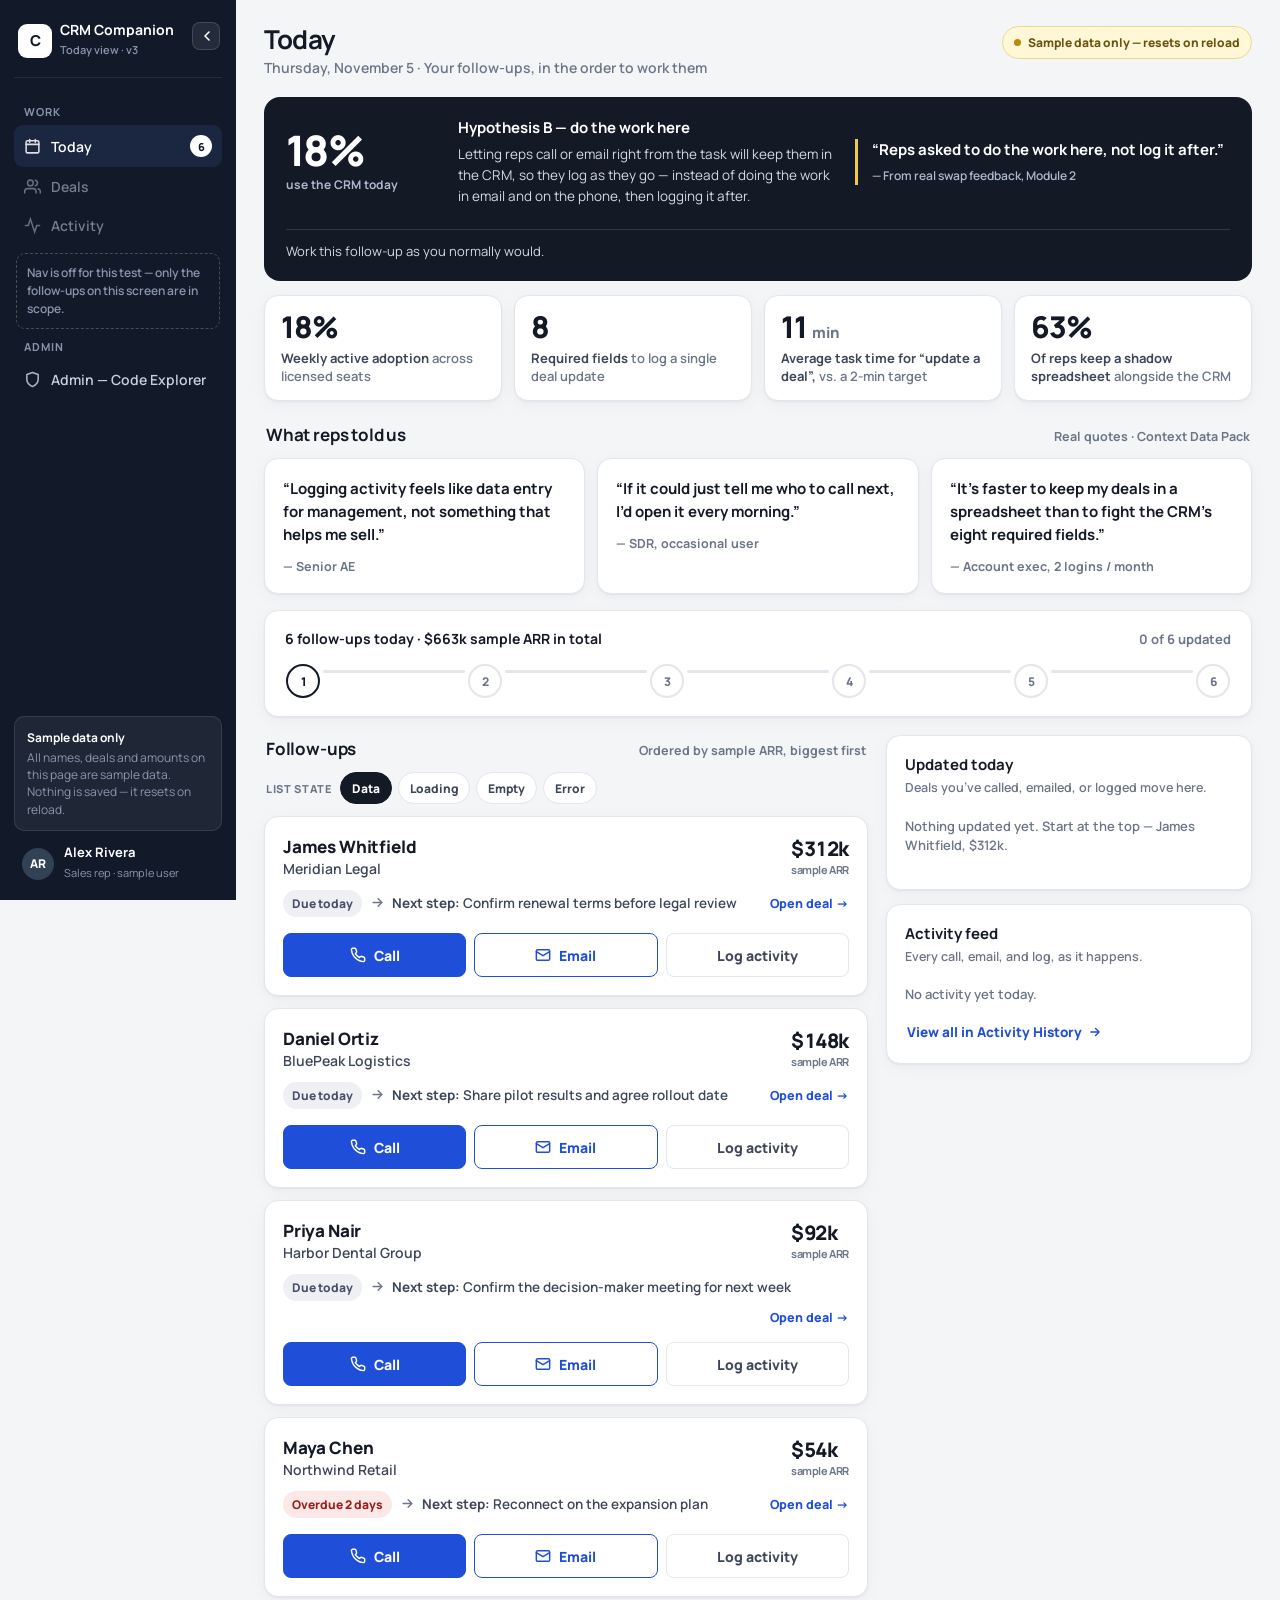
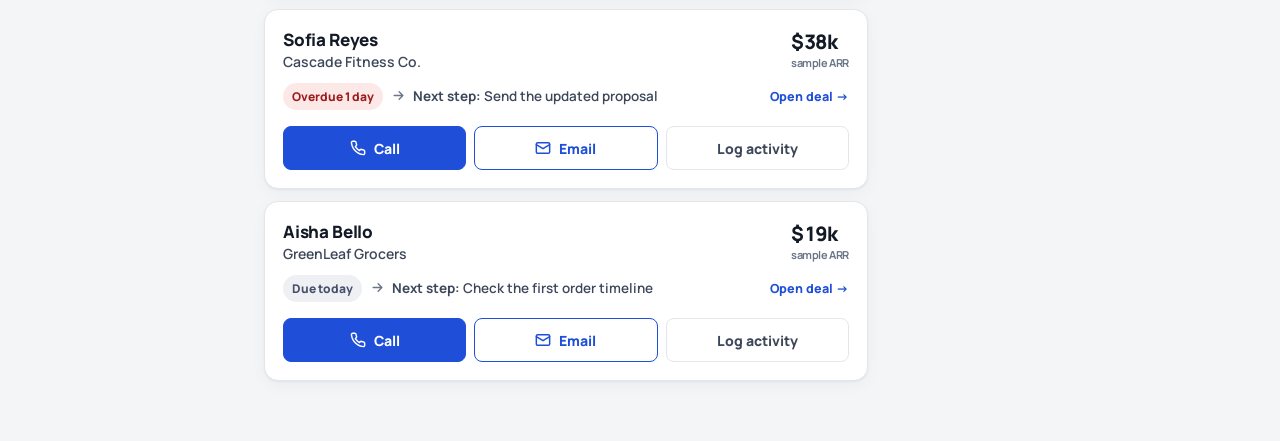
==== commit 21446880: "Update main SHA references to 6d44ccf; add sidebar hide/show toggle Co-Authored-By: Claude Fable 5.1" ====
--- a/index.html
+++ b/index.html
@@ -32,6 +32,16 @@
   .brand{display:flex;align-items:center;gap:10px;padding:2px 8px 18px;border-bottom:1px solid rgba(255,255,255,.08);margin-bottom:16px}
   .brand-mark{width:34px;height:34px;border-radius:9px;background:#fff;color:var(--sidebar);display:grid;place-items:center;font-weight:800;font-size:15px;letter-spacing:-.02em}
   .brand b{color:#fff;font-size:15px;display:block;line-height:1.1}
+  .brand .brand-text{flex:1;min-width:0}
+  .brand .brand-text b{white-space:nowrap;overflow:hidden;text-overflow:ellipsis;font-size:14px}
+  .brand{gap:8px;padding-left:4px;padding-right:36px;position:relative}
+  .nav-toggle{position:absolute;top:2px;right:2px;width:28px;height:28px;border-radius:8px;background:rgba(255,255,255,.08);border:1px solid rgba(255,255,255,.14);color:#fff;display:grid;place-items:center}
+  .nav-toggle:hover{background:rgba(255,255,255,.16)}
+  .app.nav-collapsed .sidebar{display:none}
+  .show-nav{display:none;position:fixed;left:14px;top:14px;z-index:40;background:#1e1e2d;color:#fff;border:0;border-radius:8px;padding:9px 13px;font-size:13px;font-weight:800;min-height:40px;align-items:center;gap:8px;box-shadow:0 4px 16px rgba(16,24,40,.18)}
+  .show-nav:hover{background:#2a2a3d}
+  .app.nav-collapsed .show-nav{display:inline-flex}
+  .app.nav-collapsed .main{padding-top:68px}
   .brand span{font-size:11px;color:var(--sidebar-dim);font-weight:600}
   .navlabel{font-size:11px;letter-spacing:.09em;text-transform:uppercase;color:var(--sidebar-dim);font-weight:700;padding:0 10px;margin:10px 0 6px}
   .navitem{display:flex;align-items:center;gap:10px;padding:10px;border-radius:9px;color:var(--sidebar-text);font-weight:600;font-size:14px;text-decoration:none}
@@ -308,6 +318,83 @@
   .code-meta{font-size:13px!important;line-height:1.55!important;margin:0 0 8px!important}
   .code-pre{background:#1e1e2d;color:#e5e7eb;border-radius:8px;padding:13px 14px;font-family:"JetBrains Mono",ui-monospace,monospace;font-size:12px;line-height:1.6;white-space:pre-wrap;word-break:break-word;margin:0;overflow:hidden}
 
+  /* ---------- Admin tabs + docs (Living PRD / Handoff) ---------- */
+  .admin-intro{margin-top:14px}
+  .intro-grid{display:grid;grid-template-columns:repeat(3,1fr);gap:10px;margin-top:12px}
+  .intro-card{display:flex;flex-direction:column;gap:6px;text-align:left;border:1.5px solid #e5e7eb;background:#f9fafb;border-radius:8px;padding:13px 14px;color:var(--ink);min-height:44px}
+  .intro-card:hover{border-color:#3b82f6}
+  .intro-card b{font-size:14px}
+  .intro-card span{font-size:13px;line-height:1.5;color:var(--ink-2);font-weight:600}
+  .intro-card .step-num{width:24px;height:24px;border-radius:50%;background:#1e1e2d;color:#fff;display:grid;place-items:center;font-size:12px;font-weight:800}
+  .admin-tabs{display:flex;gap:6px;flex-wrap:wrap;margin-top:16px;border-bottom:1.5px solid #e5e7eb;padding-bottom:0}
+  .atab{border:0;background:none;color:var(--ink-2);font-size:14px;font-weight:800;padding:12px 14px;border-radius:8px 8px 0 0;min-height:44px;border-bottom:3px solid transparent;margin-bottom:-1.5px}
+  .atab:hover{color:#1d4ed8;background:#eff6ff}
+  .atab.active{color:#1d4ed8;border-bottom-color:#3b82f6}
+  .atab small{display:block;font-size:11.5px;font-weight:700;color:var(--muted);margin-top:1px}
+  .atab.active small{color:#3b82f6}
+  .admin-tabpanel[hidden]{display:none}
+  .tab-head{margin-top:16px}
+  .tab-head h2{font-size:22px;margin:0;letter-spacing:-.02em}
+  .tab-head .sub{color:var(--muted);font-size:14px;font-weight:600;margin-top:5px;line-height:1.5}
+  .doc-meta{display:grid;grid-template-columns:repeat(2,1fr);gap:8px 18px;margin-top:4px}
+  .doc-meta div{font-size:13.5px;line-height:1.5;color:var(--ink-2);font-weight:600}
+  .doc-meta b{color:var(--ink)}
+  .doc-block{scroll-margin-top:16px}
+  .doc-head{display:flex;align-items:center;gap:10px;margin-bottom:8px}
+  .doc-num{flex:0 0 auto;width:34px;height:34px;border-radius:8px;background:#1e1e2d;color:#fff;display:grid;place-items:center;font-size:13px;font-weight:800;letter-spacing:.02em}
+  .doc-head h2{margin:0}
+  .doc-block p{margin:0 0 10px}
+  .doc-block p:last-child{margin-bottom:0}
+  .doc-block ul,.doc-block ol{margin:0 0 10px;padding-left:20px}
+  .doc-block li{font-size:14px;line-height:1.6;color:var(--ink-2);margin:0 0 6px}
+  .doc-block li b,.doc-block p b{color:var(--ink)}
+  .doc-block h3{font-size:14.5px;margin:12px 0 6px}
+  .doc-block code{font-family:"JetBrains Mono",ui-monospace,monospace;font-size:12.5px;background:#f4f5f7;border:1px solid #e5e7eb;border-radius:6px;padding:1px 5px;color:var(--ink)}
+  .doc-oneliner{background:#f9fafb;border:1px solid #e5e7eb;border-left:3px solid #3b82f6;border-radius:8px;padding:11px 13px;font-size:15px;font-weight:700;color:var(--ink);line-height:1.5;margin:0 0 12px}
+  .doc-kill{background:var(--amber-bg);border:1px solid #eee3ae;border-radius:8px;padding:11px 13px;font-size:14px;line-height:1.55;color:#5a3d07;margin:0 0 10px}
+  .doc-warn{background:var(--red-bg);border:1px solid #f1c3c3;border-radius:8px;padding:12px 14px;font-size:14px;font-weight:800;line-height:1.5;color:var(--red);margin:0 0 12px;display:flex;gap:10px;align-items:flex-start}
+  .doc-warn svg{flex:0 0 auto;margin-top:2px}
+  .doc-note{background:#f9fafb;border:1px dashed #d4d9e2;border-radius:8px;padding:10px 13px;font-size:13.5px;line-height:1.55;color:var(--ink-2);margin:10px 0 0}
+  .doc-table-wrap{overflow-x:auto;margin:6px 0 10px;border:1px solid #e5e7eb;border-radius:8px}
+  .doc-table{border-collapse:collapse;width:100%;min-width:520px;font-size:13.5px}
+  .doc-table th{background:#f9fafb;text-align:left;font-size:12px;letter-spacing:.05em;text-transform:uppercase;color:var(--muted);padding:9px 12px;border-bottom:1px solid #e5e7eb}
+  .doc-table td{padding:10px 12px;border-bottom:1px solid #e5e7eb;vertical-align:top;line-height:1.5;color:var(--ink-2)}
+  .doc-table tr:last-child td{border-bottom:0}
+  .doc-table td:first-child{font-weight:800;color:var(--ink)}
+  .doc-table td.num{font-variant-numeric:tabular-nums}
+  .stag{display:inline-block;font-size:11px;font-weight:800;letter-spacing:.05em;text-transform:uppercase;padding:4px 8px;border-radius:999px;white-space:nowrap}
+  .stag.solid{background:var(--green-bg);color:var(--green)}
+  .stag.rough{background:var(--amber-bg);color:var(--amber)}
+  .stag.duct{background:var(--red-bg);color:var(--red)}
+  .stag.must{background:#eff6ff;color:#1d4ed8}
+  .stag.should{background:var(--due-bg);color:var(--due)}
+  .stag.could{background:#f4f5f7;color:var(--muted)}
+  .scope-grid{display:grid;grid-template-columns:1fr 1fr;gap:12px;margin-top:4px}
+  .scope-col{border:1px solid #e5e7eb;border-radius:8px;padding:13px 15px;background:#f9fafb}
+  .scope-col h3{margin:0 0 8px;display:flex;align-items:center;gap:8px}
+  .scope-col h3 i{width:9px;height:9px;border-radius:50%;display:inline-block}
+  .scope-col.in h3 i{background:#22c55e}
+  .scope-col.out h3 i{background:#b98a0a}
+  .scope-col ul{margin:0}
+  .doc-links{margin-top:14px;border-top:1px solid #e5e7eb;padding-top:12px}
+  .doc-links .connect-label{margin-top:0}
+  .olink{border:1.5px solid #e5e7eb;background:#fff;color:#1d4ed8;border-radius:8px;padding:7px 11px;font-size:13px;font-weight:800;min-height:36px;display:inline-flex;align-items:center;gap:6px}
+  .olink:hover{border-color:#3b82f6;background:#eff6ff}
+  .olink.doc{color:var(--ink)}
+  .olink.doc:hover{color:#1d4ed8}
+  .doc-block.flash{animation:docflash 1.6s ease}
+  @keyframes docflash{0%{box-shadow:0 0 0 3px rgba(59,130,246,.55)}100%{box-shadow:var(--shadow)}}
+  @media(max-width:900px){
+    .intro-grid{grid-template-columns:1fr}
+    .scope-grid{grid-template-columns:1fr}
+    .doc-meta{grid-template-columns:1fr}
+  }
+  @media(max-width:480px){
+    .admin-tabs{flex-direction:column;border-bottom:0;gap:8px}
+    .atab{border:1.5px solid #e5e7eb;border-radius:8px;margin:0;text-align:left;background:#fff}
+    .atab.active{border-color:#3b82f6;background:#eff6ff}
+  }
+
   /* Toast */
   .toast{position:fixed;left:50%;transform:translate(-50%,24px);bottom:18px;background:var(--ink);color:#fff;border-radius:12px;padding:13px 16px;display:flex;align-items:center;gap:14px;z-index:60;box-shadow:0 10px 32px rgba(0,0,0,.28);font-size:14px;font-weight:700;max-width:calc(100vw - 32px);transition:transform .3s ease,opacity .25s ease,visibility .25s;opacity:0;visibility:hidden;pointer-events:none}
   .toast.show{transform:translate(-50%,0);opacity:1;visibility:visible;pointer-events:auto}
@@ -334,6 +421,8 @@
     .navlabel,.sidefoot .samplebox,.userrow span{display:none}
     .navitem{padding:8px 10px;font-size:13px}
     .nav-note{flex:1 1 100%;margin:4px 0 0}
+    .brand{padding-right:0}
+    .nav-toggle{position:static;margin-left:4px}
     .sidefoot{margin:0 0 0 auto}
     .userrow{padding:0}
     .userrow b{display:none}
@@ -356,7 +445,8 @@
   <aside class="sidebar">
     <div class="brand">
       <div class="brand-mark">C</div>
-      <div><b>CRM Companion</b><span>Today view · v3</span></div>
+      <div class="brand-text"><b>CRM Companion</b><span>Today view · v3</span></div>
+      <button type="button" class="nav-toggle" id="hideNavBtn" aria-label="Hide sidebar" title="Hide sidebar"><svg width="16" height="16" viewBox="0 0 24 24" fill="none" stroke="currentColor" stroke-width="2.4" stroke-linecap="round" stroke-linejoin="round"><path d="M15 6l-6 6 6 6"/></svg></button>
     </div>
     <div class="navlabel">Work</div>
     <a class="navitem active" id="navTodayLink" href="#" onclick="showView('today');return false">
@@ -390,6 +480,7 @@
   </aside>
 
   <!-- Main -->
+  <button type="button" class="show-nav" id="showNavBtn" aria-label="Show sidebar" title="Show sidebar"><svg width="16" height="16" viewBox="0 0 24 24" fill="none" stroke="currentColor" stroke-width="2.4" stroke-linecap="round"><path d="M4 7h16M4 12h16M4 17h16"/></svg> Menu</button>
   <main class="main">
    <div id="viewToday">
     <div class="pagehead">
@@ -583,8 +674,8 @@
    <div id="viewAdmin" hidden>
     <div class="pagehead">
       <div>
-        <h1>Orbit Code Explorer</h1>
-        <div class="sub">How CRM Companion is put together — every part of the app, in plain language. Select any part to see what it does, what it connects to, and whether it is real or mocked.</div>
+        <h1>Admin</h1>
+        <div class="sub">CRM Companion, explained for an engineer who has never seen it: what the app does, where each part lives in the code, and how to run and rebuild it. Three tabs, one app.</div>
       </div>
       <div class="admin-badges">
         <span class="admin-badge"><svg width="13" height="13" viewBox="0 0 24 24" fill="none" stroke="currentColor" stroke-width="2.4" stroke-linecap="round" stroke-linejoin="round"><path d="M12 22s8-4 8-10V5l-8-3-8 3v7c0 6 8 10 8 10z"/></svg> Admin only</span>
@@ -592,9 +683,31 @@
       </div>
     </div>
 
+    <section class="admin-card admin-intro" aria-label="How the three tabs connect">
+      <h2>One app, three views</h2>
+      <p>Everything here describes the same single file, index.html. The <b>Living PRD</b> says what the app does and why. The <b>Orbit</b> shows where each part lives in the code. The <b>Handoff</b> says how to run it, what is solid, and what to build next. They cross-link: a PRD block or handoff section that names a part links to that part’s Orbit node, and every Orbit node links back to the PRD block and handoff section that describe it.</p>
+      <div class="intro-grid">
+        <button type="button" class="intro-card" data-atab-go="orbit"><span class="step-num">1</span><b>Orbit — where it lives</b><span>An orbit map of the app, 27 nodes. Click any part for a plain-language explanation, what it connects to, whether it is real or mocked, and a short piece of its real code.</span></button>
+        <button type="button" class="intro-card" data-atab-go="prd"><span class="step-num">2</span><b>Living PRD — what it does</b><span>Eight blocks extracted from the live build: problem, hypothesis, user flow, success metrics, technical reality, risks, scope, and the engineering recommendation.</span></button>
+        <button type="button" class="intro-card" data-atab-go="handoff"><span class="step-num">3</span><b>Handoff — how to run it</b><span>The engineer-ready summary: a 60-second overview, the frontend, the backend that is not built yet, the key flows to walk, what is solid vs duct tape, and how to run it.</span></button>
+      </div>
+    </section>
+
+    <div class="admin-tabs" role="tablist" aria-label="Admin sections">
+      <button type="button" class="atab active" role="tab" id="atabOrbit" data-atab="orbit" aria-selected="true" aria-controls="adminTabOrbit">Orbit<small>Code Explorer · 27 nodes</small></button>
+      <button type="button" class="atab" role="tab" id="atabPrd" data-atab="prd" aria-selected="false" aria-controls="adminTabPrd">Living PRD<small>8 blocks</small></button>
+      <button type="button" class="atab" role="tab" id="atabHandoff" data-atab="handoff" aria-selected="false" aria-controls="adminTabHandoff">Handoff<small>Engineering note</small></button>
+    </div>
+
+    <div id="adminTabOrbit" class="admin-tabpanel" role="tabpanel" aria-labelledby="atabOrbit">
+    <div class="tab-head">
+      <h2>Orbit Code Explorer</h2>
+      <div class="sub">How CRM Companion is put together — every part of the app, in plain language. Select any part to see what it does, what it connects to, and whether it is real or mocked.</div>
+    </div>
+
     <section class="admin-card" aria-label="How to read this">
       <h2>How to read this</h2>
-      <p>The whole app sits in the centre — CRM Companion is one single file (index.html, main 8f12b0f), and everything else orbits it. The three screens sit on the inner orbit, and the panels, data, and states they use sit on the outer orbits. Select any node to see, in plain language, what it does, what it connects to, and whether it is real or mocked.</p>
+      <p>The whole app sits in the centre — CRM Companion is one single file (index.html, main 6d44ccf), and everything else orbits it. The three screens sit on the inner orbit, and the panels, data, and states they use sit on the outer orbits. Select any node to see, in plain language, what it does, what it connects to, and whether it is real or mocked.</p>
     </section>
 
     <div class="orbit-controls">
@@ -665,6 +778,274 @@
         <li><span class="tnum">3</span><span><b>Follow the orbit clockwise.</b> Today → Deal Detail → Activity History → back to Today is the rep’s real path through the app, so it is the safest order to review the build in.</span></li>
       </ol>
     </section>
+
+    </div><!-- /adminTabOrbit -->
+
+    <div id="adminTabPrd" class="admin-tabpanel" role="tabpanel" aria-labelledby="atabPrd" hidden>
+    <div class="tab-head">
+      <h2>Living PRD — CRM Companion</h2>
+      <div class="sub">What the app does, extracted from what the live build actually does, in eight blocks. Where the build is mocked, this PRD says so. The file lives at <code>04-production/PRD.md</code>.</div>
+    </div>
+
+    <section class="admin-card doc-block" id="prd-00" aria-label="PRD header">
+      <div class="doc-meta">
+        <div><b>Product:</b> CRM Companion. A rep’s Today view for a CRM that only 18% of reps use.</div>
+        <div><b>Stage:</b> Prototype (Modules 1–3) → Production (Module 4)</div>
+        <div><b>Owner:</b> Sabih Usman</div>
+        <div><b>Last updated:</b> 2026-11-12</div>
+        <div><b>Live prototype:</b> https://vibe-coding-course-weld-omega.vercel.app</div>
+        <div><b>Repo main:</b> 6d44ccf</div>
+      </div>
+      <p class="doc-note"><b>Source of truth:</b> the live prototype above. This PRD is extracted from what that build actually does, in the eight blocks below. Where the build is mocked, this PRD says so.</p>
+    </section>
+
+    <section class="admin-card doc-block" id="prd-01" aria-label="01 Product Overview">
+      <div class="doc-head"><span class="doc-num">01</span><h2>Product Overview</h2></div>
+      <p>CRM Companion is a rep’s Today view. Each morning, a rep opens one screen, sees who to call or email next, does the call or email right there, and has it logged, with no extra admin.</p>
+      <p class="doc-oneliner">“Do the work here, not log it after.”</p>
+      <ul>
+        <li><b>Surface:</b> a web page. Today is the main screen. Deal Detail and Activity History are the other two screens. An Admin portal, the Orbit Code Explorer, is separate from the rep’s view.</li>
+        <li><b>Primary action:</b> call or email a follow-up, right from the task card.</li>
+        <li><b>Who it is for:</b> Sales reps, Account Executives, and Sales Development Representatives. The person on the screen is a sample rep, Alex Rivera.</li>
+        <li><b>Job to be done:</b> open one screen, see who to call or email next, do it right there, and have it logged.</li>
+      </ul>
+      <div class="doc-links"><div class="connect-label">In the Orbit</div><div class="connects"><button type="button" class="olink" data-orbit-link="app">CRM Companion</button><button type="button" class="olink" data-orbit-link="today">Today</button><button type="button" class="olink" data-orbit-link="detail">Deal Detail</button><button type="button" class="olink" data-orbit-link="history">Activity History</button></div></div>
+    </section>
+
+    <section class="admin-card doc-block" id="prd-02" aria-label="02 Problem and Hypothesis">
+      <div class="doc-head"><span class="doc-num">02</span><h2>Problem &amp; Hypothesis</h2></div>
+      <ul>
+        <li><b>Problem:</b> Reps have to log every deal in the CRM. Only 18% use it each week. The work happens in email and on the phone. Logging is extra admin after the work. It takes 8 fields and 11 minutes to update a deal. The target is 2 minutes. 63% of reps keep a shadow spreadsheet instead.</li>
+        <li><b>Hypothesis:</b> Letting reps call or email right from the task will keep them in the CRM and log as they go, instead of doing the work in email and on the phone, then logging it after.</li>
+        <li><b>Risk type:</b> Usability. Will reps actually do the call or email inside the CRM, instead of in their usual email or phone app?</li>
+      </ul>
+      <p class="doc-kill"><b>Kill switch:</b> If a tester still opens their phone or email app instead of doing the call or email in the tool, or gets stuck more than 30 seconds on Call or Email, Hypothesis B has failed. Fix the flow or pivot. Do not fix the look. The kill-switch rules live in the test plan only. They are never on screen.</p>
+      <div class="doc-links"><div class="connect-label">In the Orbit</div><div class="connects"><button type="button" class="olink" data-orbit-link="call">Call panel</button><button type="button" class="olink" data-orbit-link="email">Email panel</button><button type="button" class="olink" data-orbit-link="followups">Follow-ups list</button></div></div>
+    </section>
+
+    <section class="admin-card doc-block" id="prd-03" aria-label="03 User Flow and Screen Map">
+      <div class="doc-head"><span class="doc-num">03</span><h2>User Flow &amp; Screen Map</h2></div>
+      <ol>
+        <li><b>Today:</b> 6 follow-ups, biggest first ($663k total). Call and Email first on every card. Log activity second.</li>
+        <li><b>Call or Email:</b> a simulated panel opens. Call has a timer, a note, and an outcome (Called / No answer / Met). Email has a pre-filled draft and Send. Saving or sending logs the activity and moves the deal to Updated today.</li>
+        <li><b>Attempted:</b> closing a Call or Email panel without saving logs it as attempted in Activity, if the timer ran or a draft was typed. The deal stays in Follow-ups.</li>
+        <li><b>Deal Detail:</b> click a follow-up card to open that deal. Company, contact, sample ARR, due date, next step, past activity. Call and Email first there too. Back returns to Today.</li>
+        <li><b>Activity History:</b> every call, email, log, and attempted call or email, newest first. Search by name or company. Click a row to open Deal Detail. Back returns to Today.</li>
+        <li><b>Admin:</b> an “Admin” entry in the sidebar opens the Orbit Code Explorer. It maps the app as an orbit, with 27 nodes. Click a node to see what it does, what it connects to, and if it is real or mocked. Each node has a “Show code” toggle with a short piece of that node’s real code.</li>
+      </ol>
+      <p class="doc-note"><b>Screen map:</b> <code>Today → Call / Email panel → Updated today</code> · <code>Today → Deal Detail → Activity History → Deal Detail</code> · <code>Today → Activity History → Today</code> · <code>Sidebar → Admin → Orbit Code Explorer</code></p>
+      <div class="doc-links"><div class="connect-label">In the Orbit</div><div class="connects"><button type="button" class="olink" data-orbit-link="today">Today</button><button type="button" class="olink" data-orbit-link="call">Call panel</button><button type="button" class="olink" data-orbit-link="email">Email panel</button><button type="button" class="olink" data-orbit-link="log">Log activity</button><button type="button" class="olink" data-orbit-link="updated">Updated today</button><button type="button" class="olink" data-orbit-link="detail">Deal Detail</button><button type="button" class="olink" data-orbit-link="history">Activity History</button><button type="button" class="olink" data-orbit-link="search">Search by name / company</button><button type="button" class="olink" data-orbit-link="rowopen">Row opens Deal Detail</button></div></div>
+    </section>
+
+    <section class="admin-card doc-block" id="prd-04" aria-label="04 Success Metrics">
+      <div class="doc-head"><span class="doc-num">04</span><h2>Success Metrics</h2></div>
+      <div class="doc-table-wrap"><table class="doc-table">
+        <thead><tr><th>Metric</th><th>Definition</th><th>Target</th></tr></thead>
+        <tbody>
+          <tr><td>North Star: work done in the tool</td><td>% of follow-ups where the call or email was done from the task, not outside it</td><td class="num">≥ 70% in a test session (proposed, not yet measured)</td></tr>
+          <tr><td>Activation</td><td>% of testers who do at least one Call or Email from a task</td><td class="num">≥ 80% in a test session (proposed)</td></tr>
+          <tr><td>Log as you go</td><td>% of calls/emails that are logged in the same step, with no log-after</td><td class="num">≥ 80% (proposed)</td></tr>
+          <tr><td>Attempted, not lost</td><td>% of closed panels that are counted as attempted, not as no call</td><td class="num">100% — Call and Email must match (Email was fixed in 4f68201 after it failed this check live)</td></tr>
+          <tr><td>Time to first action</td><td>Time from opening Today to starting the first Call or Email</td><td class="num">Under 30 seconds — the kill-switch floor</td></tr>
+          <tr><td>Loading / empty / error</td><td>% of testers who see the right state with the exact wording, when forced</td><td class="num">100% in the test controls</td></tr>
+        </tbody>
+      </table></div>
+      <p class="doc-kill"><b>Proposed, not yet measured.</b> No metric above has been measured in a real user session yet. The A/B test plan is written (6–8 testers, each tries Version A and Version B, half A-first). No session has run yet.</p>
+      <div class="doc-links"><div class="connect-label">In the Orbit</div><div class="connects"><button type="button" class="olink" data-orbit-link="call">Call panel</button><button type="button" class="olink" data-orbit-link="email">Email panel</button><button type="button" class="olink" data-orbit-link="feed">Activity feed</button><button type="button" class="olink" data-orbit-link="loading">Loading state</button><button type="button" class="olink" data-orbit-link="errortoday">Error state — Today</button></div></div>
+    </section>
+
+    <section class="admin-card doc-block" id="prd-05" aria-label="05 Technical Reality">
+      <div class="doc-head"><span class="doc-num">05</span><h2>Technical Reality</h2></div>
+      <p>Extracted from the prototype, what was actually built.</p>
+      <ul>
+        <li><b>Frontend:</b> a single self-contained HTML file. The Muse artifact <code>crm-companion-today-view-v3</code>, exported as the repo’s root <code>index.html</code>. It is not a Vite / React project, so there is no <code>src/pages</code> folder.</li>
+        <li><b>Screens:</b> Today, Deal Detail, and Activity History, switched in place in one page. Admin Orbit is a fourth view, in the same file.</li>
+        <li><b>Call / Email:</b> simulated panels only. No real call is made. No real email is sent.</li>
+        <li><b>Data:</b> 6 sample deals and 12 seeded sample activities, Oct 28–Nov 4, in data arrays in the file. Anything logged in the session is added on top, newest first.</li>
+        <li><b>State:</b> in memory only. Nothing is saved to a server, a file, or a database. It resets on reload.</li>
+        <li><b>Naming:</b> screens and functions are named for what they do — Today, Deal Detail, Activity History, <code>showView</code>, <code>openDeal</code>, <code>openHistory</code>, <code>renderTodo</code>, <code>renderUpdated</code>, <code>completeDeal</code>, <code>addAttempt</code>. An engineer can tell what each does from its name. It is not <code>Component_1.tsx</code> naming.</li>
+        <li><b>Separation:</b> the sample data sits in data arrays, separate from the functions that draw the screen. But everything lives in one file. Data and display are not in separate files. There is no data service layer yet.</li>
+        <li><b>Documentation:</b> there is no README inside the project itself. The build summary is on the computer only, per the Module 3 lab guide. The prompt chain is in <code>03-chaining/PROMPTS.md</code>.</li>
+        <li><b>Gap to production:</b> needs a real backend and auth, a split into files by feature, and a decision on the sidebar Deals and Activity tabs.</li>
+      </ul>
+      <div class="doc-links"><div class="connect-label">In the Orbit</div><div class="connects"><button type="button" class="olink" data-orbit-link="app">CRM Companion</button><button type="button" class="olink" data-orbit-link="dealsdata">Deals data — 6 deals</button><button type="button" class="olink" data-orbit-link="actdata">Activities data — 12 activities</button><button type="button" class="olink" data-orbit-link="session">Session state</button><button type="button" class="olink" data-orbit-link="design">Design system</button></div></div>
+    </section>
+
+    <section class="admin-card doc-block" id="prd-06" aria-label="06 Assumptions and Risks">
+      <div class="doc-head"><span class="doc-num">06</span><h2>Assumptions &amp; Risks</h2></div>
+      <ul>
+        <li><b>Assumption:</b> reps will do the call or email inside the CRM, instead of in their usual email or phone app. <i>Risk:</i> if they do not, a faster log screen alone will not fix adoption. That is the kill switch above.</li>
+        <li><b>Assumption:</b> 6 follow-ups in ARR order is the right morning list. <i>Risk:</i> a rep may need due-date order, or a mix of due date and ARR, instead.</li>
+        <li><b>Assumption:</b> the sample history makes the screens feel real. <i>Risk:</i> the 12 seeded activities are invented, Oct 28–Nov 4, and will go stale. They are useful for testing, not real rep history.</li>
+        <li><b>Risk:</b> Call and Email may not stay symmetric. The live test found Email attempted did not log while Call attempted did. It was fixed in 4f68201, but Pause/Reset and the No answer / Met outcomes were not clicked in that test.</li>
+        <li><b>Risk:</b> Log activity logs instantly, with no panel or form. That was not specified in the prompts. A rep may expect a note and outcome there too.</li>
+        <li><b>Risk:</b> the single file will tangle as it grows. The next refactor should split it by feature before adding a backend.</li>
+        <li><b>Comprehension debt:</b> the build was made with prompts, not written by hand. This PRD, the prompt chain in <code>03-chaining/PROMPTS.md</code>, and the Orbit Code Explorer in the Admin portal are the first steps in paying that debt down.</li>
+      </ul>
+      <div class="doc-links"><div class="connect-label">In the Orbit</div><div class="connects"><button type="button" class="olink" data-orbit-link="call">Call panel</button><button type="button" class="olink" data-orbit-link="email">Email panel</button><button type="button" class="olink" data-orbit-link="log">Log activity</button><button type="button" class="olink" data-orbit-link="actdata">Activities data</button><button type="button" class="olink" data-orbit-link="followups">Follow-ups list</button></div></div>
+    </section>
+
+    <section class="admin-card doc-block" id="prd-07" aria-label="07 In vs Out of Scope">
+      <div class="doc-head"><span class="doc-num">07</span><h2>In vs. Out of Scope</h2></div>
+      <div class="scope-grid">
+        <div class="scope-col in">
+          <h3><i></i>In scope (this build)</h3>
+          <ul>
+            <li>Today, Deal Detail, and Activity History, with Call and Email first, Log activity second.</li>
+            <li>Simulated Call and Email panels, with save/send logging and attempted counting.</li>
+            <li>Loading, empty, and error states for Today and Activity History, with exact wording and Retry.</li>
+            <li>Neutral line “Work this follow-up as you normally would.” Left nav labelled out of scope.</li>
+            <li>Admin portal: Orbit Code Explorer, with 27 nodes, search, filters, FAQ and tips, and “Show code” per node.</li>
+          </ul>
+        </div>
+        <div class="scope-col out">
+          <h3><i></i>Out of scope (this build)</h3>
+          <ul>
+            <li>Real calls or emails. Both panels are simulated. Nothing is sent.</li>
+            <li>Real CRM data or a CRM link. All names, deals, and amounts are sample data.</li>
+            <li>Saving data. Everything is in memory only. It resets on reload.</li>
+            <li>Sign-in, accounts, or multi-user support. There is no sign-in.</li>
+            <li>Sidebar Deals and Activity tabs. They are plain text, not links. They do nothing by design in this test.</li>
+            <li>Version B, the dispatch-board layout. It is a separate Muse artifact, kept apart for later A/B testing. It is not in this build, not in the repo, and not on the live site.</li>
+            <li>Supabase backend. Proposed in the handoff note. Not built or connected yet.</li>
+          </ul>
+        </div>
+      </div>
+      <div class="doc-links"><div class="connect-label">In the Orbit</div><div class="connects"><button type="button" class="olink" data-orbit-link="today">Today</button><button type="button" class="olink" data-orbit-link="detail">Deal Detail</button><button type="button" class="olink" data-orbit-link="history">Activity History</button><button type="button" class="olink" data-orbit-link="loading">Loading state</button><button type="button" class="olink" data-orbit-link="emptytoday">Empty — Today</button><button type="button" class="olink" data-orbit-link="errortoday">Error — Today</button><button type="button" class="olink" data-orbit-link="emptyhistory">Empty — Activity History</button><button type="button" class="olink" data-orbit-link="errorhistory">Error — Activity History</button></div></div>
+    </section>
+
+    <section class="admin-card doc-block" id="prd-08" aria-label="08 Engineering Recommendation">
+      <div class="doc-head"><span class="doc-num">08</span><h2>Engineering Recommendation</h2></div>
+      <ul>
+        <li><b>Front Door:</b> this PRD lives at <code>04-production/PRD.md</code>. The handoff note lives at <code>04-production/handoff-note.md</code>.</li>
+        <li><b>Cleanup:</b> split the single HTML file by feature, following the handoff note and your instructor’s layout: <code>src/pages/</code> with one folder per screen (Today, Deal Detail, Activity History), <code>src/shared/data/</code> for the sample deals and activities, <code>src/shared/model/</code> for the calculations, <code>src/shared/components/</code> for the panels, <code>src/app/</code> for navigation, and <code>tests/</code> for the logic checks. Do this before adding a backend, or the data and display logic will tangle further.</li>
+        <li><b>Memory:</b> move deals and activities to Supabase (PostgreSQL + Auth), with row-level security so a rep sees only their own data. Replace the in-page data arrays. The Call and Email panels stay simulated in v1 — the backend only needs to store what was attempted, saved, or sent in the tool.</li>
+        <li><b>Next spike:</b> run the A/B test first, with Version A and Version B, before building the backend. The test plan is written. If Version B wins, build the backend for the winning layout, not for both.</li>
+        <li><b>Handoff:</b> see <code>04-production/handoff-note.md</code> for the engineer-ready summary — the <button type="button" class="olink doc" data-holink="ho-summary">Handoff tab</button> renders it.</li>
+      </ul>
+      <p class="doc-note"><i>Module 4 · Vibe Coding Certification, the prototype is the source of truth; the spec is the output.</i></p>
+      <div class="doc-links"><div class="connect-label">In the Orbit</div><div class="connects"><button type="button" class="olink" data-orbit-link="app">CRM Companion</button><button type="button" class="olink" data-orbit-link="dealsdata">Deals data</button><button type="button" class="olink" data-orbit-link="actdata">Activities data</button><button type="button" class="olink" data-orbit-link="session">Session state</button></div></div>
+    </section>
+    </div><!-- /adminTabPrd -->
+
+    <div id="adminTabHandoff" class="admin-tabpanel" role="tabpanel" aria-labelledby="atabHandoff" hidden>
+    <div class="tab-head">
+      <h2>Engineering Handoff — CRM Companion</h2>
+      <div class="sub">The engineer-ready summary of the Living PRD: how to run it, what is solid, what is duct tape, and what to build next. The file lives at <code>04-production/handoff-note.md</code>.</div>
+    </div>
+
+    <section class="admin-card doc-block" id="ho-00" aria-label="Handoff header">
+      <div class="doc-meta">
+        <div><b>Product:</b> CRM Companion, Module 3 prototype → production transition (Module 4)</div>
+        <div><b>Live prototype:</b> https://vibe-coding-course-weld-omega.vercel.app</div>
+        <div><b>Repo main baseline:</b> 6d44ccf (Module 4: Admin panel with Orbit, Living PRD and Handoff tabs)</div>
+        <div><b>Last updated:</b> 2026-11-12</div>
+      </div>
+      <p class="doc-note"><b>Living PRD:</b> <code>04-production/PRD.md</code> — read it first. This note is the engineer-ready summary of that PRD. The <button type="button" class="olink doc" data-prdlink="prd-01">Living PRD tab</button> renders it.</p>
+    </section>
+
+    <section class="admin-card doc-block" id="ho-summary" aria-label="What this is">
+      <div class="doc-head"><span class="doc-num">60s</span><h2>What this is</h2></div>
+      <p>CRM Companion is a rep’s Today view for a CRM at 18% adoption. A rep opens one screen, sees 6 follow-ups in ARR order, and calls or emails right from the task, so the work and the log happen in the same place. Saving or sending logs the activity and moves the deal to Updated today. Closing a Call or Email panel without saving counts as attempted, if the timer ran or a draft was typed. There are two more screens, Deal Detail and Activity History, and loading, empty, and error states for both lists, with exact wording. Everything is sample data, in memory only, and resets on reload. No real call is placed, no real email is sent, and nothing is saved to a server.</p>
+      <div class="doc-links"><div class="connect-label">In the Orbit</div><div class="connects"><button type="button" class="olink" data-orbit-link="app">CRM Companion</button><button type="button" class="olink" data-orbit-link="today">Today</button><button type="button" class="olink" data-orbit-link="call">Call panel</button><button type="button" class="olink" data-orbit-link="email">Email panel</button><button type="button" class="olink" data-orbit-link="updated">Updated today</button></div></div>
+    </section>
+
+    <section class="admin-card doc-block" id="ho-frontend" aria-label="Frontend">
+      <div class="doc-head"><span class="doc-num">FE</span><h2>Frontend</h2></div>
+      <ul>
+        <li>A single self-contained HTML file: the Muse artifact <code>crm-companion-today-view-v3</code>, exported as the repo’s root <code>index.html</code> (61,707 bytes at main 19fc70b; Email attempted fix in 4f68201). It is not a Vite / React project, so there is no <code>src/pages</code> folder.</li>
+        <li>Three screens in one page, switched in place: Today, Deal Detail, Activity History. Navigation is by clicking a follow-up card, a row in Activity History, the Activity feed card, or Back.</li>
+        <li>Call and Email open simulated panels over the page. Log activity currently logs instantly, with no panel — see Open questions in the PRD.</li>
+        <li>Design system: dark sidebar #1e1e2d, light content #f9fafb, white cards, 8px radius, borders #e5e7eb, blue primary #3b82f6, green success #22c55e for success only. ARR numbers use tabular figures.</li>
+        <li>Test controls: Data / Loading / Empty / Error buttons on Today and on Activity History, so a tester can force each list state without turning off the network.</li>
+        <li>Admin portal: Orbit Code Explorer — see the <button type="button" class="olink doc" data-holink="ho-admin">Admin portal</button> section below.</li>
+      </ul>
+      <div class="doc-links"><div class="connect-label">In the Orbit</div><div class="connects"><button type="button" class="olink" data-orbit-link="app">CRM Companion</button><button type="button" class="olink" data-orbit-link="today">Today</button><button type="button" class="olink" data-orbit-link="detail">Deal Detail</button><button type="button" class="olink" data-orbit-link="history">Activity History</button><button type="button" class="olink" data-orbit-link="design">Design system</button><button type="button" class="olink" data-orbit-link="log">Log activity</button></div></div>
+    </section>
+
+    <section class="admin-card doc-block" id="ho-backend" aria-label="Backend and data">
+      <div class="doc-head"><span class="doc-num">BE</span><h2>Backend / data</h2></div>
+      <p class="doc-warn"><svg width="18" height="18" viewBox="0 0 24 24" fill="none" stroke="currentColor" stroke-width="2.4" stroke-linecap="round" stroke-linejoin="round"><path d="M10.3 3.9 1.8 18a2 2 0 0 0 1.7 3h17a2 2 0 0 0 1.7-3L13.7 3.9a2 2 0 0 0-3.4 0z"/><path d="M12 9v4M12 17h.01"/></svg><span>Not built yet. Do not trust any backend claim about this prototype.</span></p>
+      <ul>
+        <li>There is no backend, no database, and no auth in the live build. All data is hard-coded sample data in the page: 6 deals and 12 seeded activities, Oct 28–Nov 4, plus anything logged in the session, held in memory only.</li>
+        <li>Proposed Supabase backend, to be set up as the next step, <b>not claimed as live</b>:
+          <ul>
+            <li><code>deals</code> — id, contact_name, company, email, phone, sample_arr, due_date, next_step, owner_id.</li>
+            <li><code>activities</code> — id, deal_id, type (call / email / log / attempt), outcome, detail, duration_seconds, created_at, owner_id.</li>
+            <li><code>follow_ups</code> — id, deal_id, status (open / updated_today), updated_at, owner_id. Or derive this from activities; do not build both unless the query needs it.</li>
+            <li>Auth: Supabase Auth, one account per rep, with row-level security so a rep sees only their own deals and activities.</li>
+            <li>The Call and Email panels stay simulated in v1. Do not wire them to a real phone or email service until the product decision is made. The backend only needs to store what was attempted, saved, or sent in the tool.</li>
+          </ul>
+        </li>
+        <li>Version B, the dispatch-board layout, is a separate Muse artifact, not in this codebase. Do not merge it into this build without a product decision.</li>
+      </ul>
+      <div class="doc-links"><div class="connect-label">In the Orbit</div><div class="connects"><button type="button" class="olink" data-orbit-link="dealsdata">Deals data — 6 deals</button><button type="button" class="olink" data-orbit-link="actdata">Activities data — 12 activities</button><button type="button" class="olink" data-orbit-link="session">Session state — in memory only</button></div></div>
+    </section>
+
+    <section class="admin-card doc-block" id="ho-flows" aria-label="Key flows">
+      <div class="doc-head"><span class="doc-num">1–6</span><h2>Key flows</h2></div>
+      <p>Walk these first, in this order:</p>
+      <ol>
+        <li>Today → click James Whitfield’s card → Deal Detail → Back to Today.</li>
+        <li>Today → Call on James Whitfield, save with a note → deal moves to Updated today, progress 1 of 6, Activity feed shows the call.</li>
+        <li>Today → Email on Daniel Ortiz, send the pre-filled draft → deal moves to Updated today, progress 2 of 6.</li>
+        <li>Today → open a Call panel, close it without saving after the timer runs → “Call attempted” in Activity, deal stays in Follow-ups. Do the same for Email, with a typed draft → “Email attempted”.</li>
+        <li>Activity History → search “James Whitfield” → 2 activities → click a row → Deal Detail → Back to Today.</li>
+        <li>Today and Activity History → use the Data / Loading / Empty / Error controls → check the skeleton, the empty message, and the error message with Retry, in the exact wording in the PRD.</li>
+      </ol>
+      <div class="doc-links"><div class="connect-label">In the Orbit</div><div class="connects"><button type="button" class="olink" data-orbit-link="today">Today</button><button type="button" class="olink" data-orbit-link="detail">Deal Detail</button><button type="button" class="olink" data-orbit-link="call">Call panel</button><button type="button" class="olink" data-orbit-link="email">Email panel</button><button type="button" class="olink" data-orbit-link="feed">Activity feed</button><button type="button" class="olink" data-orbit-link="search">Search by name / company</button><button type="button" class="olink" data-orbit-link="rowopen">Row opens Deal Detail</button><button type="button" class="olink" data-orbit-link="loading">Loading state</button><button type="button" class="olink" data-orbit-link="errortoday">Error state — Today</button></div></div>
+    </section>
+
+    <section class="admin-card doc-block" id="ho-solid" aria-label="What is solid vs what is duct tape">
+      <div class="doc-head"><span class="doc-num">S/D</span><h2>What’s solid vs. what’s duct tape</h2></div>
+      <div class="doc-table-wrap"><table class="doc-table">
+        <thead><tr><th>Area</th><th>Solid / Rough</th><th>Notes</th></tr></thead>
+        <tbody>
+          <tr><td>Today list, ARR order, 6 deals</td><td><span class="stag solid">Solid</span></td><td>Verified live 2026-11-10, in the exact order and amounts in the PRD</td></tr>
+          <tr><td>Call / Email panels, save and send</td><td><span class="stag solid">Solid</span></td><td>Verified live; Call attempted and Email attempted both verified after the 4f68201 fix</td></tr>
+          <tr><td>Deal Detail and Activity History navigation</td><td><span class="stag solid">Solid</span></td><td>Verified live, including pre-filtered Activity History from Deal Detail and search by name and company</td></tr>
+          <tr><td>Loading / empty / error states</td><td><span class="stag solid">Solid</span></td><td>Exact wording verified live on both screens, Retry restores the list</td></tr>
+          <tr><td>Kill-switch line removed, neutral instruction, nav labelled out of scope</td><td><span class="stag solid">Solid</span></td><td>Verified live; the old kill-switch test line is gone from every screen</td></tr>
+          <tr><td>Single-file structure</td><td><span class="stag rough">Rough</span></td><td>Everything in one HTML file; data arrays are separate from rendering, but there are no separate files for screens, components, or data</td></tr>
+          <tr><td>No README inside the project</td><td><span class="stag rough">Rough</span></td><td>The build summary is on the computer only; PROMPTS.md is the only in-repo record of how the build was made</td></tr>
+          <tr><td>Log activity</td><td><span class="stag rough">Rough</span></td><td>Logs instantly with no panel or form; not specified in the prompts, and not tested against a form-based flow</td></tr>
+          <tr><td>Sample data</td><td><span class="stag rough">Rough</span></td><td>All 6 deals and 12 activities are invented; the history dates are Oct 28–Nov 4 and will go stale</td></tr>
+          <tr><td>Backend, auth, persistence</td><td><span class="stag duct">Duct tape</span></td><td>None exists. In-memory only, resets on reload. The Supabase tables above are proposed, not built</td></tr>
+        </tbody>
+      </table></div>
+      <div class="doc-links"><div class="connect-label">In the Orbit</div><div class="connects"><button type="button" class="olink" data-orbit-link="followups">Follow-ups list</button><button type="button" class="olink" data-orbit-link="call">Call panel</button><button type="button" class="olink" data-orbit-link="email">Email panel</button><button type="button" class="olink" data-orbit-link="log">Log activity</button><button type="button" class="olink" data-orbit-link="dealsdata">Deals data</button><button type="button" class="olink" data-orbit-link="actdata">Activities data</button><button type="button" class="olink" data-orbit-link="session">Session state</button></div></div>
+    </section>
+
+    <section class="admin-card doc-block" id="ho-risks" aria-label="Risks and assumptions for the team">
+      <div class="doc-head"><span class="doc-num">!</span><h2>Risks &amp; assumptions for the team</h2></div>
+      <ul>
+        <li>Do not trust the sample history as real rep behaviour. It was seeded to make the screens look real.</li>
+        <li>Do not trust that Call and Email are symmetric. The live test found Email attempted did not log while Call attempted did; it was fixed in 4f68201, but Pause/Reset and the No answer / Met outcomes were not clicked in that test.</li>
+        <li>Do not trust the sidebar. Deals and Activity are plain text and do nothing by design in this test version. Wiring them up is a product decision, not a bug fix.</li>
+        <li>Do not assume the single file will scale. The next refactor should split it by feature before adding a backend, or the data and display logic will tangle further.</li>
+        <li>The hypothesis is still unproven. A partner understood it exactly right in Module 2, but no A/B session has run yet. Version B exists for that test, and the test plan is written, but no tester has tried either version against the other.</li>
+      </ul>
+      <div class="doc-links"><div class="connect-label">In the Orbit</div><div class="connects"><button type="button" class="olink" data-orbit-link="actdata">Activities data</button><button type="button" class="olink" data-orbit-link="call">Call panel</button><button type="button" class="olink" data-orbit-link="email">Email panel</button><button type="button" class="olink" data-orbit-link="backlinks">Back to Today links</button></div></div>
+    </section>
+
+    <section class="admin-card doc-block" id="ho-run" aria-label="How to run it">
+      <div class="doc-head"><span class="doc-num">▶</span><h2>How to run it</h2></div>
+      <ul>
+        <li>Open the live URL: https://vibe-coding-course-weld-omega.vercel.app — no sign-in, no setup. It is sample data only and resets on reload.</li>
+        <li>Or open the repo: https://github.com/sabihusman/vibe-coding-course — the live site is the root <code>index.html</code> on main (6d44ccf). Vercel deploys main automatically, so a push to main is the go-live decision.</li>
+        <li>To run the prompts again, read <code>03-chaining/PROMPTS.md</code> in the repo. The chain is Expand, then Behavior, then Refine. The build README (<code>module3-build-readme.md</code>) is not in the repo, per the Module 3 lab guide.</li>
+        <li>To set up the backend, create a Supabase project, create the three tables above, turn on Auth and row-level security, and replace the in-page data arrays with reads from those tables. Do not claim it is live until the tables, auth, and a persisted activity have been checked on the live site.</li>
+      </ul>
+      <div class="doc-links"><div class="connect-label">In the Orbit</div><div class="connects"><button type="button" class="olink" data-orbit-link="app">CRM Companion</button><button type="button" class="olink" data-orbit-link="session">Session state</button></div></div>
+    </section>
+
+    <section class="admin-card doc-block" id="ho-admin" aria-label="Admin portal">
+      <div class="doc-head"><span class="doc-num">A</span><h2>Admin portal</h2></div>
+      <p>Orbit Code Explorer, built 2026-11-12 in the Muse artifact after Module 4 Lab 1. An “Admin” entry in the sidebar opens an orbit map of the app: CRM Companion in the centre, Today, Deal Detail, and Activity History orbiting it, with 27 nodes for the panels, data, states, and design system. Clicking a node shows a plain-language explanation, what it connects to, and whether it is real or mocked, plus a “Show code” toggle with a short excerpt of that node’s actual code from the single index.html file. Search with jump-to chips, All / Screens / Panels / Data / States filters, a “How to read this” intro, and FAQ and tips are on the same page. The rep flow is untouched.</p>
+      <p class="doc-note"><b>Honest limit:</b> the Lab 2 refactor is a mapping, not a code split. The Orbit maps the single file by feature so an engineer can find each part; the file itself has not been split into <code>src/pages</code>, <code>src/shared</code>, or <code>tests</code>. That split is the Cleanup step in the PRD’s Engineering Recommendation, still to do. Likewise, Supabase is proposed above, not live.</p>
+      <div class="doc-links"><div class="connect-label">In the Orbit</div><div class="connects"><button type="button" class="olink" data-orbit-link="app">CRM Companion</button><button type="button" class="olink" data-orbit-link="today">Today</button><button type="button" class="olink" data-orbit-link="detail">Deal Detail</button><button type="button" class="olink" data-orbit-link="history">Activity History</button></div></div>
+    </section>
+    </div><!-- /adminTabHandoff -->
    </div><!-- /viewAdmin -->
   </main>
 </div>
@@ -1203,7 +1584,7 @@
 /* ---------- Admin · Orbit Code Explorer ---------- */
 var NODES = [
   { id:"app", name:"CRM Companion", cat:"app", catLabel:"The whole app", ring:0, verdict:"mixed", verdictLabel:"Real behaviour · mocked data",
-    about:"The whole app in one place. CRM Companion is a single file — index.html, on main at 8f12b0f — with no separate pages, no server, and no database behind it. Every screen, panel, and piece of sample data on this orbit lives inside that one file.",
+    about:"The whole app in one place. CRM Companion is a single file — index.html, on main at 6d44ccf — with no separate pages, no server, and no database behind it. Every screen, panel, and piece of sample data on this orbit lives inside that one file.",
     connects:["today","detail","history","design"] },
   { id:"today", name:"Today", cat:"screen", catLabel:"Screen", ring:1, verdict:"real", verdictLabel:"Real — works in this build",
     about:"The rep's home screen and the start of every path through the app. It shows the day's follow-ups, the progress stepper, Updated today, and the Activity feed. Nothing else in the app opens first — Deal Detail and Activity History are both reached from here.",
@@ -1292,7 +1673,7 @@
    Each is a trimmed excerpt of the actual code in this file, not the whole file. */
 var SNIPPETS = {
   app: { fn:"showView(v)", does:"The file's only router — it shows one view and hides the other three, and moves the sidebar highlight.",
-    where:"The script at the end of index.html — the “Views & navigation” section. The file itself is the whole app: markup in the body, styles in the <style> block in the head, data and logic in this one script (main 8f12b0f).",
+    where:"The script at the end of index.html — the “Views & navigation” section. The file itself is the whole app: markup in the body, styles in the <style> block in the head, data and logic in this one script (main 6d44ccf).",
     code:`function showView(v){
   currentView = v;
   byId("viewToday").hidden = v!=="today";
@@ -1662,7 +2043,7 @@
   c.type = "button";
   c.className = "onode centre" + (orbitSelected==="app" ? " selected" : "");
   c.style.left = "50%"; c.style.top = "50%";
-  c.innerHTML = "CRM Companion<small>index.html · single file<br>main 8f12b0f</small>";
+  c.innerHTML = "CRM Companion<small>index.html · single file<br>main 6d44ccf</small>";
   c.setAttribute("aria-label", "About: CRM Companion, the whole app");
   c.addEventListener("click", function(){ selectNode("app", false); });
   stage.appendChild(c);
@@ -1713,6 +2094,7 @@
         var t = nodeByIdMap[cid];
         return t ? '<button type="button" class="cbtn" data-connect="' + cid + '">' + esc(t.name) + '</button>' : '';
       }).join("") + '</div>'
+    + docLinksHtml(n.id)
     + (sn ? '<div class="codebox"><button type="button" class="code-toggle" data-codetoggle aria-expanded="false">Show code — ' + esc(sn.fn) + '</button>'
       + '<div class="code-panel" data-codepanel hidden>'
       + '<p class="code-meta"><b>Where it lives:</b> ' + esc(sn.where) + '</p>'
@@ -1752,6 +2134,97 @@
     applyOrbitFilter();
   });
 });
+
+/* ---------- Sidebar hide / show (session only, resets on reload) ---------- */
+function setNavCollapsed(collapsed){
+  document.querySelector(".app").classList.toggle("nav-collapsed", !!collapsed);
+  var target = byId(collapsed ? "showNavBtn" : "hideNavBtn");
+  if(target && target.focus) target.focus({ preventScroll:true });
+}
+byId("hideNavBtn").addEventListener("click", function(){ setNavCollapsed(true); });
+byId("showNavBtn").addEventListener("click", function(){ setNavCollapsed(false); });
+
+/* ---------- Admin tabs: Orbit / Living PRD / Handoff ---------- */
+var adminTab = "orbit";
+var PRD_BLOCKS = { "prd-01":"01 · Product Overview", "prd-02":"02 · Problem & Hypothesis", "prd-03":"03 · User Flow & Screen Map", "prd-04":"04 · Success Metrics", "prd-05":"05 · Technical Reality", "prd-06":"06 · Assumptions & Risks", "prd-07":"07 · In vs. Out of Scope", "prd-08":"08 · Engineering Recommendation" };
+var HO_SECTIONS = { "ho-summary":"What this is", "ho-frontend":"Frontend", "ho-backend":"Backend / data", "ho-flows":"Key flows", "ho-solid":"Solid vs. duct tape", "ho-risks":"Risks & assumptions", "ho-run":"How to run it", "ho-admin":"Admin portal" };
+/* Which PRD block and handoff section describe each orbit node. */
+var NODE_DOCS = {
+  app:         { prd:["prd-01","prd-05"], ho:["ho-summary","ho-frontend"] },
+  today:       { prd:["prd-03","prd-07"], ho:["ho-flows"] },
+  detail:      { prd:["prd-03"],          ho:["ho-flows"] },
+  history:     { prd:["prd-03"],          ho:["ho-flows"] },
+  followups:   { prd:["prd-03","prd-06"], ho:["ho-flows","ho-solid"] },
+  call:        { prd:["prd-03","prd-04"], ho:["ho-flows","ho-solid"] },
+  email:       { prd:["prd-03","prd-04"], ho:["ho-flows","ho-solid"] },
+  log:         { prd:["prd-06"],          ho:["ho-solid"] },
+  stepper:     { prd:["prd-03"],          ho:["ho-flows"] },
+  updated:     { prd:["prd-03"],          ho:["ho-flows"] },
+  feed:        { prd:["prd-03","prd-04"], ho:["ho-flows"] },
+  header:      { prd:["prd-03"],          ho:["ho-flows"] },
+  past:        { prd:["prd-03"],          ho:["ho-flows"] },
+  backlinks:   { prd:["prd-03"],          ho:["ho-risks"] },
+  seehist:     { prd:["prd-03"],          ho:["ho-solid"] },
+  actlist:     { prd:["prd-03"],          ho:["ho-flows"] },
+  search:      { prd:["prd-03"],          ho:["ho-flows"] },
+  rowopen:     { prd:["prd-03"],          ho:["ho-flows"] },
+  dealsdata:   { prd:["prd-05","prd-08"], ho:["ho-backend"] },
+  actdata:     { prd:["prd-05","prd-06"], ho:["ho-backend","ho-risks"] },
+  session:     { prd:["prd-05"],          ho:["ho-backend"] },
+  design:      { prd:["prd-05"],          ho:["ho-frontend"] },
+  loading:     { prd:["prd-07","prd-04"], ho:["ho-flows"] },
+  emptytoday:  { prd:["prd-07"],          ho:["ho-flows"] },
+  errortoday:  { prd:["prd-07"],          ho:["ho-flows"] },
+  emptyhistory:{ prd:["prd-07"],          ho:["ho-flows"] },
+  errorhistory:{ prd:["prd-07"],          ho:["ho-flows"] }
+};
+function docLinksHtml(nodeId){
+  var d = NODE_DOCS[nodeId]; if(!d) return "";
+  var html = '<div class="doc-links"><div class="connect-label">In the Living PRD</div><div class="connects">'
+    + d.prd.map(function(id){ return '<button type="button" class="olink doc" data-prdlink="' + id + '">' + esc(PRD_BLOCKS[id] || id) + '</button>'; }).join("")
+    + '</div>';
+  if(d.ho && d.ho.length){
+    html += '<div class="connect-label">In the Handoff</div><div class="connects">'
+      + d.ho.map(function(id){ return '<button type="button" class="olink doc" data-holink="' + id + '">' + esc(HO_SECTIONS[id] || id) + '</button>'; }).join("")
+      + '</div>';
+  }
+  return html + '</div>';
+}
+function showAdminTab(t, targetId){
+  adminTab = t;
+  var panels = { orbit:"adminTabOrbit", prd:"adminTabPrd", handoff:"adminTabHandoff" };
+  Object.keys(panels).forEach(function(k){ var p = byId(panels[k]); if(p) p.hidden = (k!==t); });
+  document.querySelectorAll("[data-atab]").forEach(function(b){
+    var on = b.getAttribute("data-atab")===t;
+    b.classList.toggle("active", on);
+    b.setAttribute("aria-selected", on ? "true" : "false");
+  });
+  if(currentView!=="admin") showView("admin");
+  if(targetId){
+    var el = byId(targetId);
+    if(el){
+      el.classList.remove("flash"); void el.offsetWidth; el.classList.add("flash");
+      if(el.scrollIntoView) el.scrollIntoView({ block:"start", behavior:"smooth" });
+    }
+  } else {
+    var tabs = document.querySelector(".admin-tabs");
+    if(tabs && tabs.scrollIntoView && currentView==="admin") tabs.scrollIntoView({ block:"start", behavior:"smooth" });
+  }
+}
+document.addEventListener("click", function(e){
+  var b = e.target.closest("[data-atab],[data-atab-go],[data-orbit-link],[data-prdlink],[data-holink]");
+  if(!b) return;
+  if(b.hasAttribute("data-atab")){ showAdminTab(b.getAttribute("data-atab")); return; }
+  if(b.hasAttribute("data-atab-go")){ showAdminTab(b.getAttribute("data-atab-go")); return; }
+  if(b.hasAttribute("data-prdlink")){ showAdminTab("prd", b.getAttribute("data-prdlink")); return; }
+  if(b.hasAttribute("data-holink")){ showAdminTab("handoff", b.getAttribute("data-holink")); return; }
+  if(b.hasAttribute("data-orbit-link")){
+    var id = b.getAttribute("data-orbit-link");
+    showAdminTab("orbit", "orbitDetail");
+    selectNode(id, true);
+  }
+});
+
 renderOrbit(); renderOrbitList(); renderOrbitDetail();
 
 render();
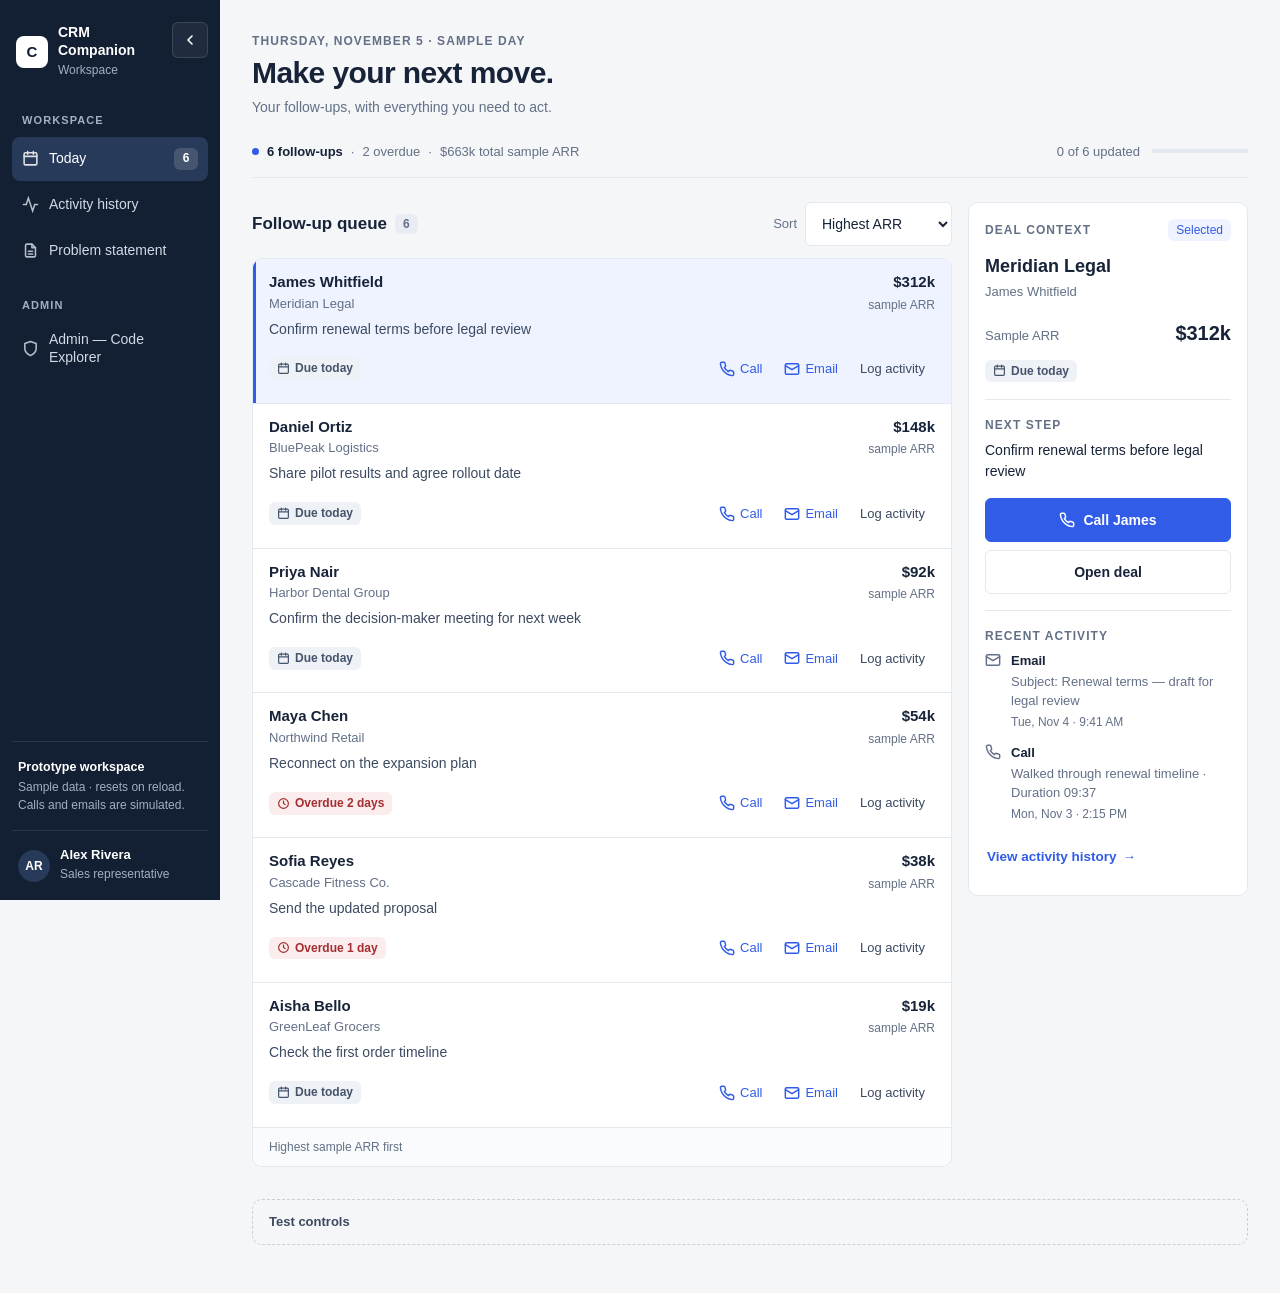
==== commit cace5218: "Design handoff v1.0: focused Today queue, Problem statement, intentional forms Builds CRM_Companion_" ====
--- a/index.html
+++ b/index.html
@@ -7,436 +7,16 @@
 <link rel="icon" href="data:," />
 <title>CRM Companion Today View v3</title>
 <link rel="preconnect" href="https://fonts.googleapis.com">
-<link href="https://fonts.googleapis.com/css2?family=Manrope:wght@500;600;700;800&family=JetBrains+Mono:wght@600&display=swap" rel="stylesheet">
-<style>
-  :root{
-    --bg:#f4f5f7; --panel:#ffffff; --ink:#131a26; --ink-2:#3d4759; --muted:#6b7688; --line:#e3e6ec;
-    --sidebar:#121a2a; --sidebar-2:#1b2740; --sidebar-text:#c7cedd; --sidebar-dim:#8a95ad;
-    --call:#0a7a5c; --call-hover:#086650; --email:#1f4fd8; --email-hover:#1a42b5;
-    --primary:#1f4fd8; --primary-hover:#1a42b5; --success:#22c55e;
-    --amber-bg:#fef3d7; --amber:#92580a; --red-bg:#fde8e8; --red:#9b1c1c;
-    --due-bg:#eef0f4; --due:#475069; --green-bg:#e6f4ef; --green:#0a5c44;
-    --radius:14px;
-    --shadow:0 1px 2px rgba(16,24,40,.05),0 4px 16px rgba(16,24,40,.04);
-  }
-  *{box-sizing:border-box}
-  html,body{margin:0;padding:0}
-  body{font-family:"Manrope",system-ui,-apple-system,"Segoe UI",sans-serif;background:var(--bg);color:var(--ink);-webkit-font-smoothing:antialiased}
-  button{font:inherit;cursor:pointer}
-  button:focus-visible,a:focus-visible,input:focus-visible,textarea:focus-visible{outline:3px solid rgba(31,79,216,.45);outline-offset:2px}
-
-  .app{display:flex;min-height:100vh}
-
-  /* ---------- Sidebar ---------- */
-  .sidebar{width:236px;flex:0 0 236px;background:var(--sidebar);color:var(--sidebar-text);display:flex;flex-direction:column;position:sticky;top:0;height:100vh;padding:20px 14px 16px}
-  .brand{display:flex;align-items:center;gap:10px;padding:2px 8px 18px;border-bottom:1px solid rgba(255,255,255,.08);margin-bottom:16px}
-  .brand-mark{width:34px;height:34px;border-radius:9px;background:#fff;color:var(--sidebar);display:grid;place-items:center;font-weight:800;font-size:15px;letter-spacing:-.02em}
-  .brand b{color:#fff;font-size:15px;display:block;line-height:1.1}
-  .brand .brand-text{flex:1;min-width:0}
-  .brand .brand-text b{white-space:nowrap;overflow:hidden;text-overflow:ellipsis;font-size:14px}
-  .brand{gap:8px;padding-left:4px;padding-right:36px;position:relative}
-  .nav-toggle{position:absolute;top:2px;right:2px;width:28px;height:28px;border-radius:8px;background:rgba(255,255,255,.08);border:1px solid rgba(255,255,255,.14);color:#fff;display:grid;place-items:center}
-  .nav-toggle:hover{background:rgba(255,255,255,.16)}
-  .app.nav-collapsed .sidebar{display:none}
-  .show-nav{display:none;position:fixed;left:14px;top:14px;z-index:40;background:#1e1e2d;color:#fff;border:0;border-radius:8px;padding:9px 13px;font-size:13px;font-weight:800;min-height:40px;align-items:center;gap:8px;box-shadow:0 4px 16px rgba(16,24,40,.18)}
-  .show-nav:hover{background:#2a2a3d}
-  .app.nav-collapsed .show-nav{display:inline-flex}
-  .app.nav-collapsed .main{padding-top:68px}
-  .brand span{font-size:11px;color:var(--sidebar-dim);font-weight:600}
-  .navlabel{font-size:11px;letter-spacing:.09em;text-transform:uppercase;color:var(--sidebar-dim);font-weight:700;padding:0 10px;margin:10px 0 6px}
-  .navitem{display:flex;align-items:center;gap:10px;padding:10px;border-radius:9px;color:var(--sidebar-text);font-weight:600;font-size:14px;text-decoration:none}
-  .navitem svg{flex:0 0 auto;opacity:.85}
-  .navitem.active{background:var(--sidebar-2);color:#fff}
-  .navitem .count{margin-left:auto;background:#fff;color:var(--sidebar);font-size:11px;font-weight:800;min-width:22px;height:22px;border-radius:999px;display:grid;place-items:center;padding:0 6px}
-  .navitem.dim{opacity:.55;cursor:default}
-  .nav-note{margin:8px 2px 0;padding:10px;border:1px dashed rgba(255,255,255,.22);border-radius:9px;font-size:12px;line-height:1.5;font-weight:600;color:var(--sidebar-dim)}
-  .sidefoot{margin-top:auto}
-  .samplebox{background:rgba(255,255,255,.06);border:1px solid rgba(255,255,255,.1);border-radius:10px;padding:12px}
-  .samplebox b{color:#fff;font-size:12px;display:block;margin-bottom:3px}
-  .samplebox p{margin:0;font-size:12px;line-height:1.45;color:var(--sidebar-dim)}
-  .userrow{display:flex;align-items:center;gap:10px;padding:14px 8px 2px}
-  .avatar{width:32px;height:32px;border-radius:50%;background:#334155;color:#fff;display:grid;place-items:center;font-size:12px;font-weight:800}
-  .userrow b{color:#fff;font-size:13px;display:block;line-height:1.15}
-  .userrow span{font-size:11px;color:var(--sidebar-dim)}
-
-  /* ---------- Main ---------- */
-  .main{flex:1;min-width:0;padding:26px 28px 48px;max-width:1220px;margin:0 auto;width:100%}
-  .pagehead{display:flex;flex-wrap:wrap;align-items:flex-start;gap:14px;justify-content:space-between}
-  .pagehead h1{font-size:30px;letter-spacing:-.03em;margin:0;line-height:1}
-  .pagehead .sub{color:var(--muted);font-size:14px;font-weight:600;margin-top:6px}
-  .sample-pill{display:inline-flex;align-items:center;gap:7px;background:#fff7d6;border:1px solid #ecd88a;color:#6b5410;font-size:12px;font-weight:800;padding:7px 11px;border-radius:999px;white-space:nowrap}
-  .sample-pill i{width:7px;height:7px;border-radius:50%;background:#b98a0a;display:block}
-
-  /* Hypothesis strip */
-  .hypo{margin-top:20px;background:var(--ink);color:#fff;border-radius:16px;padding:20px 22px;display:grid;grid-template-columns:150px 1fr 1fr;gap:22px;align-items:center}
-  .hypo .big{font-size:42px;font-weight:800;letter-spacing:-.04em;line-height:1}
-  .hypo .big small{display:block;font-size:12px;letter-spacing:.02em;font-weight:700;color:#aeb8cc;margin-top:6px;line-height:1.4}
-  .hypo h2{font-size:15px;margin:0 0 6px}
-  .hypo p{margin:0;font-size:13.5px;line-height:1.55;color:#d3d9e6}
-  .hypo blockquote{margin:0;font-size:15px;line-height:1.5;font-weight:700;border-left:3px solid #f2c94c;padding-left:14px}
-  .hypo blockquote cite{display:block;font-style:normal;font-size:12px;font-weight:600;color:#aeb8cc;margin-top:6px}
-  .hypo .testline{grid-column:1/-1;border-top:1px solid rgba(255,255,255,.14);padding-top:12px;font-size:13px;color:#d3d9e6;line-height:1.5}
-  .hypo .testline b{color:#fff}
-
-  /* Context Data Pack — metrics */
-  .metrics{display:grid;grid-template-columns:repeat(4,1fr);gap:12px;margin-top:14px}
-  .metric{background:var(--panel);border:1px solid var(--line);border-radius:var(--radius);box-shadow:var(--shadow);padding:16px 16px 14px}
-  .metric .num{font-size:30px;font-weight:800;letter-spacing:-.03em;line-height:1;color:var(--ink)}
-  .metric .num em{font-style:normal;font-size:15px;font-weight:800;color:var(--muted);letter-spacing:-.01em}
-  .metric .label{font-size:13px;font-weight:700;color:var(--ink-2);line-height:1.4;margin-top:7px}
-  .metric .label span{color:var(--muted);font-weight:600}
-
-  /* Context Data Pack — What reps told us */
-  .reps{margin-top:22px}
-  .reps-head{display:flex;align-items:baseline;justify-content:space-between;gap:12px;flex-wrap:wrap;margin:0 2px 12px}
-  .reps-head h2{font-size:17px;margin:0;letter-spacing:-.01em}
-  .reps-head span{font-size:12.5px;color:var(--muted);font-weight:700}
-  .quotes-grid{display:grid;grid-template-columns:repeat(3,1fr);gap:12px}
-  .quote-card{background:var(--panel);border:1px solid var(--line);border-radius:var(--radius);box-shadow:var(--shadow);padding:18px;margin:0;display:flex;flex-direction:column}
-  .quote-card p{margin:0;font-size:15px;line-height:1.55;font-weight:700;color:var(--ink)}
-  .quote-card cite{font-style:normal;font-size:12.5px;font-weight:700;color:var(--muted);margin-top:12px}
-
-  /* Stepper */
-  .stepper-card{margin-top:16px;background:var(--panel);border:1px solid var(--line);border-radius:var(--radius);box-shadow:var(--shadow);padding:18px 20px}
-  .stepper-top{display:flex;justify-content:space-between;align-items:baseline;gap:12px;flex-wrap:wrap}
-  .stepper-top b{font-size:14px}
-  .stepper-top span{font-size:13px;color:var(--muted);font-weight:700}
-  .stepper{display:flex;align-items:center;margin-top:16px}
-  .step{flex:0 0 auto;display:flex;flex-direction:column;align-items:center;gap:6px;width:44px}
-  .dot{width:34px;height:34px;border-radius:50%;border:2px solid var(--line);background:#fff;display:grid;place-items:center;font-size:12px;font-weight:800;color:var(--muted);transition:all .25s}
-  .step.done .dot{background:var(--success);border-color:var(--success);color:#fff}
-  .step.current .dot{border-color:var(--ink);color:var(--ink)}
-  .step .slabel{font-size:10px;font-weight:700;color:var(--muted);text-align:center;line-height:1.2;max-width:52px;white-space:nowrap;overflow:hidden;text-overflow:ellipsis}
-  .bar{flex:1;height:3px;background:var(--line);border-radius:99px;margin:0 2px 20px;overflow:hidden}
-  .bar i{display:block;height:100%;background:var(--success);width:0;transition:width .35s}
-  .caught{display:none;margin-top:14px;background:var(--green-bg);color:var(--green);font-weight:800;font-size:14px;padding:12px 14px;border-radius:10px;text-align:center}
-  .caught.show{display:block}
-
-  /* Layout grid */
-  .grid{display:grid;grid-template-columns:minmax(0,1.65fr) minmax(290px,1fr);gap:18px;margin-top:18px;align-items:start}
-  .colhead{display:flex;align-items:baseline;justify-content:space-between;gap:10px;margin:2px 2px 12px}
-  .colhead h2{font-size:17px;margin:0;letter-spacing:-.01em}
-  .ordernote{font-size:12.5px;color:var(--muted);font-weight:700}
-
-  /* Deal cards */
-  .deal{background:var(--panel);border:1px solid var(--line);border-radius:var(--radius);box-shadow:var(--shadow);padding:18px;margin-bottom:12px}
-  .deal-top{display:flex;gap:12px;align-items:flex-start}
-  .deal-main{flex:1;min-width:0}
-  .deal-name{font-size:17px;font-weight:800;letter-spacing:-.01em}
-  .deal-co{color:var(--ink-2);font-size:14px;font-weight:600;margin-top:1px}
-  .arr{font-size:20px;font-weight:800;letter-spacing:-.02em;white-space:nowrap;font-variant-numeric:tabular-nums}
-  .arr small{display:block;font-size:11px;color:var(--muted);font-weight:700;text-align:right}
-  .meta{display:flex;flex-wrap:wrap;gap:8px;margin-top:12px;align-items:center}
-  .badge{font-size:12px;font-weight:800;padding:5px 9px;border-radius:999px}
-  .badge.due{background:var(--due-bg);color:var(--due)}
-  .badge.over{background:var(--red-bg);color:var(--red)}
-  .nextstep{font-size:13.5px;color:var(--ink-2);font-weight:600;display:flex;gap:7px;align-items:flex-start;line-height:1.45}
-  .nextstep svg{flex:0 0 auto;margin-top:1px;color:var(--muted)}
-  .actions{display:flex;gap:8px;margin-top:16px;flex-wrap:wrap}
-  .btn{border:0;border-radius:8px;padding:11px 18px;font-weight:800;font-size:14px;display:inline-flex;align-items:center;gap:8px;justify-content:center;min-height:44px}
-  .btn-call{background:var(--primary);border:1.5px solid var(--primary);color:#fff;flex:1;min-width:110px}
-  .btn-call:hover{background:var(--primary-hover);border-color:var(--primary-hover)}
-  .btn-email{background:#fff;border:1.5px solid var(--primary);color:var(--primary);flex:1;min-width:110px}
-  .btn-email:hover{background:#e6ecfd}
-  .btn-log{background:#fff;border:1.5px solid var(--line);color:var(--ink-2);flex:0 1 auto}
-  .btn-log:hover{border-color:#b9c0cf;color:var(--ink)}
-  .empty{background:var(--panel);border:1.5px dashed #c9d1de;border-radius:var(--radius);padding:28px 20px;text-align:center;color:var(--muted);font-weight:700;font-size:14px}
-  .empty b{color:var(--ink);font-size:16px;display:block;margin-bottom:4px}
-  .empty-plain{color:var(--ink);font-size:15px;font-weight:700;line-height:1.5}
-  /* State demo controls — let a tester force loading / empty / error */
-  .state-demo{display:flex;align-items:center;gap:6px;flex-wrap:wrap;margin:0 2px 12px}
-  .state-demo span{font-size:11px;font-weight:800;letter-spacing:.06em;text-transform:uppercase;color:var(--muted);margin-right:2px}
-  .state-demo button{background:#fff;border:1.5px solid var(--line);color:var(--ink-2);border-radius:999px;padding:6px 11px;font-size:12px;font-weight:800;min-height:32px}
-  .state-demo button:hover{border-color:#b9c0cf}
-  .state-demo button.active{background:var(--ink);border-color:var(--ink);color:#fff}
-  /* Skeleton loading */
-  .skeleton-card{background:var(--panel);border:1px solid var(--line);border-radius:var(--radius);box-shadow:var(--shadow);padding:18px;margin-bottom:12px}
-  .sk{border-radius:6px;background:linear-gradient(90deg,#e8ebf0 25%,#f2f4f7 50%,#e8ebf0 75%);background-size:200% 100%;animation:shimmer 1.3s infinite}
-  @keyframes shimmer{to{background-position:-200% 0}}
-  .sk-line{height:14px;margin-bottom:10px}
-  .sk-line.w40{width:40%}.sk-line.w55{width:55%}.sk-line.w70{width:70%}.sk-line.w85{width:85%}
-  .sk-arr{width:64px;height:22px;margin-left:auto}
-  .sk-row{display:flex;gap:12px;align-items:flex-start}
-  .sk-actions{display:flex;gap:8px;margin-top:16px}
-  .sk-btn{height:44px;flex:1;border-radius:8px}
-  .sk-btn.small{flex:0 0 110px}
-  .sk-avatar{width:30px;height:30px;border-radius:8px;flex:0 0 auto}
-  .hist-skeleton{padding:6px 0}
-  .hist-skeleton .sk-row{padding:11px 0;border-top:1px solid var(--line);align-items:center}
-  .hist-skeleton .sk-row:first-child{border-top:0}
-  /* Error state */
-  .state-error{background:var(--panel);border:1px solid var(--line);border-radius:var(--radius);box-shadow:var(--shadow);padding:28px 20px;text-align:center}
-  .state-error p{margin:0 auto 16px;font-size:15px;font-weight:700;color:var(--ink);line-height:1.55;max-width:520px}
-  .btn-retry{background:var(--primary);border:1.5px solid var(--primary);color:#fff;border-radius:8px;padding:11px 22px;font-weight:800;font-size:14px;min-height:44px;display:inline-flex;align-items:center;justify-content:center;gap:8px}
-  .btn-retry:hover{background:var(--primary-hover);border-color:var(--primary-hover)}
-
-  /* Right column */
-  .sidecard{background:var(--panel);border:1px solid var(--line);border-radius:var(--radius);box-shadow:var(--shadow);padding:18px;margin-bottom:14px}
-  .sidecard h3{margin:0 0 4px;font-size:15px}
-  .sidecard .hint{font-size:12.5px;color:var(--muted);font-weight:600;margin:0 0 12px;line-height:1.45}
-  .updated-item{display:flex;gap:10px;padding:11px 0;border-top:1px solid var(--line);align-items:flex-start}
-  .updated-item:first-of-type{border-top:0}
-  .check{width:24px;height:24px;border-radius:50%;background:var(--green-bg);color:var(--green);display:grid;place-items:center;flex:0 0 auto;margin-top:1px}
-  .updated-item b{font-size:13.5px;display:block;line-height:1.3}
-  .updated-item span{font-size:12px;color:var(--muted);font-weight:600;display:block;line-height:1.4}
-  .undo-link{margin-left:auto;background:none;border:0;color:var(--email);font-size:12.5px;font-weight:800;padding:4px 2px;flex:0 0 auto}
-  .feed-item{display:flex;gap:10px;padding:11px 0;border-top:1px solid var(--line)}
-  .feed-item:first-of-type{border-top:0}
-  .feed-ic{width:30px;height:30px;border-radius:8px;display:grid;place-items:center;flex:0 0 auto}
-  .feed-ic.call{background:var(--green-bg);color:var(--green)}
-  .feed-ic.email{background:#e6ecfd;color:var(--email)}
-  .feed-ic.log{background:var(--due-bg);color:var(--due)}
-  .feed-item b{font-size:13px;display:block;line-height:1.35}
-  .feed-item p{margin:2px 0 0;font-size:12.5px;color:var(--muted);line-height:1.45;font-weight:600}
-  .feed-item time{font-size:11px;color:#97a1b3;font-weight:700;white-space:nowrap;margin-left:auto}
-  .none{font-size:13px;color:var(--muted);font-weight:600;line-height:1.5;padding:6px 0 2px}
-
-  /* Modal */
-  .overlay{position:fixed;inset:0;background:rgba(10,15,26,.55);display:none;align-items:flex-end;justify-content:center;z-index:50;padding:0}
-  .overlay.open{display:flex}
-  .sheet{background:#fff;width:100%;max-width:560px;max-height:92vh;overflow:auto;border-radius:18px 18px 0 0;padding:22px 22px 26px;animation:up .22s ease}
-  @keyframes up{from{transform:translateY(14px);opacity:.6}to{transform:none;opacity:1}}
-  @media(min-width:640px){.overlay{align-items:center;padding:20px}.sheet{border-radius:18px}}
-  .sheet-head{display:flex;align-items:flex-start;gap:12px}
-  .sheet-head h3{margin:0;font-size:19px;letter-spacing:-.01em}
-  .sheet-head p{margin:3px 0 0;color:var(--muted);font-size:13.5px;font-weight:600}
-  .x{margin-left:auto;background:var(--due-bg);border:0;width:34px;height:34px;border-radius:50%;font-size:16px;color:var(--ink-2);flex:0 0 auto}
-  .ctx{background:#f7f8fa;border:1px solid var(--line);border-radius:11px;padding:13px 14px;margin-top:16px}
-  .ctx .row{display:flex;justify-content:space-between;gap:12px;font-size:13.5px;padding:3px 0}
-  .ctx .row span{color:var(--muted);font-weight:700}
-  .ctx .row b{font-weight:800;text-align:right}
-  .sim{font-size:12px;color:var(--muted);font-weight:600;background:#fffbe8;border:1px solid #eee3ae;border-radius:8px;padding:8px 11px;margin-top:14px;line-height:1.45}
-  .fieldlabel{font-size:12px;font-weight:800;letter-spacing:.05em;text-transform:uppercase;color:var(--muted);margin:18px 0 8px;display:block}
-  .timerbox{display:flex;align-items:center;gap:14px;background:var(--ink);color:#fff;border-radius:11px;padding:14px 16px}
-  .timer{font-family:"JetBrains Mono",monospace;font-size:30px;font-weight:600;letter-spacing:.02em}
-  .timerbox .tbtns{margin-left:auto;display:flex;gap:8px}
-  .tbtn{background:rgba(255,255,255,.14);color:#fff;border:0;border-radius:8px;padding:9px 13px;font-weight:800;font-size:13px;min-height:40px}
-  .tbtn:hover{background:rgba(255,255,255,.24)}
-  textarea,input[type=text]{width:100%;border:1.5px solid var(--line);border-radius:10px;padding:12px;font:inherit;font-size:14px;color:var(--ink);background:#fff;resize:vertical}
-  textarea:focus,input[type=text]:focus{border-color:var(--email);outline:none;box-shadow:0 0 0 3px rgba(31,79,216,.15)}
-  .outcomes{display:flex;gap:8px}
-  .outcome{flex:1;border:1.5px solid var(--line);background:#fff;border-radius:10px;padding:11px 6px;font-weight:800;font-size:13.5px;color:var(--ink-2);min-height:44px}
-  .outcome.sel{border-color:var(--success);background:var(--green-bg);color:var(--green)}
-  .sheet-actions{display:flex;gap:10px;margin-top:22px}
-  .btn-cancel{background:#fff;border:1.5px solid var(--line);color:var(--ink-2);flex:0 0 auto;padding:12px 18px}
-  .btn-save{flex:1;padding:12px 18px;color:#fff}
-  .btn-save.call{background:var(--primary)} .btn-save.call:hover{background:var(--primary-hover)}
-  .btn-save.email{background:var(--email)} .btn-save.email:hover{background:var(--email-hover)}
-
-  /* ---------- Views (Deal Detail / Activity History) ---------- */
-  [hidden]{display:none!important}
-  .view-back{display:inline-flex;align-items:center;gap:7px;background:none;border:0;color:var(--email);font-weight:800;font-size:14px;padding:6px 2px;margin-bottom:14px}
-  .view-back:hover{text-decoration:underline}
-  .deal.clickable{cursor:pointer}
-  .deal.clickable:hover{border-color:#b9c0cf}
-  .open-hint{margin-left:auto;font-size:12.5px;font-weight:800;color:var(--email);white-space:nowrap}
-  .badge.done{background:var(--green-bg);color:var(--green)}
-  .panelcard{background:var(--panel);border:1px solid var(--line);border-radius:var(--radius);box-shadow:var(--shadow);padding:18px;margin-bottom:14px}
-  .panelcard h3{margin:0 0 4px;font-size:15px}
-  .panelcard .hint{font-size:12.5px;color:var(--muted);font-weight:600;margin:0 0 12px;line-height:1.45}
-  .detail-actions{display:flex;gap:8px;flex-wrap:wrap}
-  .textlink{background:none;border:0;color:var(--email);font-weight:800;font-size:13.5px;padding:4px 2px;display:inline-flex;align-items:center;gap:6px}
-  .textlink:hover{text-decoration:underline}
-  .updated-item.clickable{cursor:pointer}
-  .searchwrap{margin-top:16px}
-  .searchwrap input{padding-left:14px}
-  .hist-row{display:flex;gap:10px;width:100%;text-align:left;background:none;border:0;border-top:1px solid var(--line);padding:13px 4px;align-items:flex-start;color:var(--ink)}
-  .hist-row:first-of-type{border-top:0}
-  .hist-row:hover{background:#f7f8fa}
-  .hist-row b{font-size:13.5px;display:block;line-height:1.35}
-  .hist-row p{margin:2px 0 0;font-size:12.5px;color:var(--muted);line-height:1.45;font-weight:600}
-  .hist-when{text-align:right;margin-left:auto;flex:0 0 auto}
-  .hist-when .d{display:block;font-size:12px;font-weight:800;color:var(--ink-2);white-space:nowrap}
-  .hist-when .t{display:block;font-size:11px;color:#97a1b3;font-weight:700;white-space:nowrap;margin-top:2px}
-  .hist-count{font-size:12.5px;color:var(--muted);font-weight:700;margin:10px 2px 0}
-
-  /* ---------- Admin · Orbit Code Explorer ---------- */
-  .admin-badges{display:flex;gap:8px;flex-wrap:wrap;align-items:center}
-  .admin-badge{display:inline-flex;align-items:center;gap:7px;background:#1e1e2d;color:#fff;font-size:12px;font-weight:800;padding:7px 11px;border-radius:999px;white-space:nowrap}
-  .admin-badge svg{opacity:.9}
-  .admin-card{background:#fff;border:1px solid #e5e7eb;border-radius:8px;box-shadow:var(--shadow);padding:18px;margin-top:14px}
-  .admin-card h2{font-size:17px;margin:0 0 6px;letter-spacing:-.01em}
-  .admin-card p{font-size:14px;line-height:1.6;color:var(--ink-2);margin:0}
-  .orbit-controls{display:flex;gap:10px;flex-wrap:wrap;align-items:center;margin-top:14px}
-  .orbit-controls .searchbox{flex:1 1 240px}
-  .orbit-controls .searchbox input{border-color:#e5e7eb;border-radius:8px}
-  .ofilter{border:1.5px solid #e5e7eb;background:#fff;color:var(--ink-2);border-radius:999px;padding:8px 14px;font-size:13px;font-weight:800;min-height:38px}
-  .ofilter:hover{border-color:#b9c0cf}
-  .ofilter.active{background:#3b82f6;border-color:#3b82f6;color:#fff}
-  .orbit-chips{display:flex;gap:8px;flex-wrap:wrap;margin-top:12px;align-items:center}
-  .orbit-chips .chips-label{font-size:12px;font-weight:800;letter-spacing:.05em;text-transform:uppercase;color:var(--muted)}
-  .ochip{border:1.5px solid #3b82f6;background:#eff6ff;color:#1d4ed8;border-radius:999px;padding:6px 12px;font-size:12.5px;font-weight:800;min-height:32px}
-  .ochip:hover{background:#dbeafe}
-  .orbit-chips .no-match{font-size:13px;color:var(--muted);font-weight:600}
-  .orbit-layout{display:grid;grid-template-columns:minmax(0,1.6fr) minmax(290px,1fr);gap:18px;margin-top:14px;align-items:start}
-  .orbit-stage{position:relative;background:#f9fafb;border:1px solid #e5e7eb;border-radius:8px;min-height:720px;overflow:hidden}
-  .orbit-ring{position:absolute;border:1.5px dashed #d4d9e2;border-radius:50%;left:50%;top:50%;transform:translate(-50%,-50%);pointer-events:none}
-  .orbit-ring.r1{width:54%;height:60%}
-  .orbit-ring.r2{width:76%;height:84%}
-  .orbit-ring.r3{width:94%;height:96%}
-  .onode{position:absolute;transform:translate(-50%,-50%);border:1.5px solid #e5e7eb;background:#fff;color:var(--ink);border-radius:999px;padding:7px 11px;font-size:11.5px;font-weight:800;line-height:1.2;text-align:center;max-width:132px;box-shadow:0 1px 2px rgba(16,24,40,.06);z-index:2}
-  .onode:hover{border-color:#3b82f6;color:#1d4ed8}
-  .onode.selected{border-color:#3b82f6;background:#3b82f6;color:#fff}
-  .onode.dimmed{opacity:.22}
-  .onode.screen{border-color:#3b82f6;color:#1d4ed8;font-size:13.5px;padding:12px 16px;max-width:170px;background:#eff6ff}
-  .onode.screen.selected{background:#3b82f6;color:#fff}
-  .onode.centre{width:168px;height:168px;border-radius:50%;background:#1e1e2d;color:#fff;border-color:#1e1e2d;font-size:15px;padding:18px;display:flex;flex-direction:column;align-items:center;justify-content:center;gap:4px;max-width:none;z-index:3}
-  .onode.centre small{font-size:11px;font-weight:700;color:#aeb8cc;line-height:1.35}
-  .onode.centre.selected{background:#3b82f6;border-color:#3b82f6;color:#fff}
-  .onode.centre.selected small{color:#dbeafe}
-  .orbit-detail{position:sticky;top:16px}
-  .orbit-detail .catrow{display:flex;gap:8px;flex-wrap:wrap;align-items:center;margin-bottom:10px}
-  .catpill{font-size:11px;font-weight:800;letter-spacing:.05em;text-transform:uppercase;background:var(--due-bg);color:var(--due);padding:5px 9px;border-radius:999px}
-  .verdict{display:inline-flex;align-items:center;gap:6px;font-size:12px;font-weight:800;padding:5px 10px;border-radius:999px}
-  .verdict i{width:8px;height:8px;border-radius:50%;display:block}
-  .verdict.real{background:var(--green-bg);color:var(--green)} .verdict.real i{background:#22c55e}
-  .verdict.mocked{background:var(--amber-bg);color:var(--amber)} .verdict.mocked i{background:#b98a0a}
-  .verdict.mixed{background:#eff6ff;color:#1d4ed8} .verdict.mixed i{background:#3b82f6}
-  .orbit-detail h2{font-size:20px;margin:0 0 8px;letter-spacing:-.01em}
-  .orbit-detail p{font-size:14px;line-height:1.6;color:var(--ink-2);margin:0 0 12px}
-  .orbit-detail .exact{background:#f9fafb;border:1px solid #e5e7eb;border-radius:8px;padding:11px 13px;font-size:14px;font-weight:700;color:var(--ink);line-height:1.5;margin:0 0 12px}
-  .connect-label{font-size:12px;font-weight:800;letter-spacing:.05em;text-transform:uppercase;color:var(--muted);margin:14px 0 8px}
-  .connects{display:flex;gap:8px;flex-wrap:wrap}
-  .cbtn{border:1.5px solid #3b82f6;background:#fff;color:#1d4ed8;border-radius:8px;padding:8px 12px;font-size:13px;font-weight:800;min-height:38px}
-  .cbtn:hover{background:#eff6ff}
-  .orbit-list{display:grid;grid-template-columns:repeat(3,1fr);gap:8px;margin-top:12px}
-  .lnode{display:flex;align-items:center;gap:9px;text-align:left;border:1.5px solid #e5e7eb;background:#fff;border-radius:8px;padding:11px 12px;font-size:13.5px;font-weight:800;color:var(--ink);min-height:44px}
-  .lnode:hover{border-color:#3b82f6}
-  .lnode.selected{border-color:#3b82f6;background:#eff6ff;color:#1d4ed8}
-  .lnode .cdot{width:9px;height:9px;border-radius:50%;flex:0 0 auto}
-  .faq-grid{display:grid;grid-template-columns:1fr 1fr;gap:12px;margin-top:12px}
-  .faq-item{border:1px solid #e5e7eb;border-radius:8px;padding:14px 16px;background:#f9fafb}
-  .faq-item h3{font-size:14.5px;margin:0 0 6px}
-  .faq-item p{font-size:13.5px}
-  .tips-list{margin:10px 0 0;padding:0;list-style:none;display:grid;gap:10px}
-  .tips-list li{display:flex;gap:11px;font-size:14px;line-height:1.55;color:var(--ink-2)}
-  .tips-list .tnum{flex:0 0 auto;width:26px;height:26px;border-radius:50%;background:#3b82f6;color:#fff;display:grid;place-items:center;font-size:13px;font-weight:800;margin-top:1px}
-  .codebox{margin-top:16px;border-top:1px solid #e5e7eb;padding-top:14px}
-  .code-toggle{border:1.5px solid #3b82f6;background:#fff;color:#1d4ed8;border-radius:8px;padding:9px 13px;font-size:13px;font-weight:800;min-height:40px;width:100%;text-align:left}
-  .code-toggle:hover{background:#eff6ff}
-  .code-panel{margin-top:12px}
-  .code-meta{font-size:13px!important;line-height:1.55!important;margin:0 0 8px!important}
-  .code-pre{background:#1e1e2d;color:#e5e7eb;border-radius:8px;padding:13px 14px;font-family:"JetBrains Mono",ui-monospace,monospace;font-size:12px;line-height:1.6;white-space:pre-wrap;word-break:break-word;margin:0;overflow:hidden}
-
-  /* ---------- Admin tabs + docs (Living PRD / Handoff) ---------- */
-  .admin-intro{margin-top:14px}
-  .intro-grid{display:grid;grid-template-columns:repeat(3,1fr);gap:10px;margin-top:12px}
-  .intro-card{display:flex;flex-direction:column;gap:6px;text-align:left;border:1.5px solid #e5e7eb;background:#f9fafb;border-radius:8px;padding:13px 14px;color:var(--ink);min-height:44px}
-  .intro-card:hover{border-color:#3b82f6}
-  .intro-card b{font-size:14px}
-  .intro-card span{font-size:13px;line-height:1.5;color:var(--ink-2);font-weight:600}
-  .intro-card .step-num{width:24px;height:24px;border-radius:50%;background:#1e1e2d;color:#fff;display:grid;place-items:center;font-size:12px;font-weight:800}
-  .admin-tabs{display:flex;gap:6px;flex-wrap:wrap;margin-top:16px;border-bottom:1.5px solid #e5e7eb;padding-bottom:0}
-  .atab{border:0;background:none;color:var(--ink-2);font-size:14px;font-weight:800;padding:12px 14px;border-radius:8px 8px 0 0;min-height:44px;border-bottom:3px solid transparent;margin-bottom:-1.5px}
-  .atab:hover{color:#1d4ed8;background:#eff6ff}
-  .atab.active{color:#1d4ed8;border-bottom-color:#3b82f6}
-  .atab small{display:block;font-size:11.5px;font-weight:700;color:var(--muted);margin-top:1px}
-  .atab.active small{color:#3b82f6}
-  .admin-tabpanel[hidden]{display:none}
-  .tab-head{margin-top:16px}
-  .tab-head h2{font-size:22px;margin:0;letter-spacing:-.02em}
-  .tab-head .sub{color:var(--muted);font-size:14px;font-weight:600;margin-top:5px;line-height:1.5}
-  .doc-meta{display:grid;grid-template-columns:repeat(2,1fr);gap:8px 18px;margin-top:4px}
-  .doc-meta div{font-size:13.5px;line-height:1.5;color:var(--ink-2);font-weight:600}
-  .doc-meta b{color:var(--ink)}
-  .doc-block{scroll-margin-top:16px}
-  .doc-head{display:flex;align-items:center;gap:10px;margin-bottom:8px}
-  .doc-num{flex:0 0 auto;width:34px;height:34px;border-radius:8px;background:#1e1e2d;color:#fff;display:grid;place-items:center;font-size:13px;font-weight:800;letter-spacing:.02em}
-  .doc-head h2{margin:0}
-  .doc-block p{margin:0 0 10px}
-  .doc-block p:last-child{margin-bottom:0}
-  .doc-block ul,.doc-block ol{margin:0 0 10px;padding-left:20px}
-  .doc-block li{font-size:14px;line-height:1.6;color:var(--ink-2);margin:0 0 6px}
-  .doc-block li b,.doc-block p b{color:var(--ink)}
-  .doc-block h3{font-size:14.5px;margin:12px 0 6px}
-  .doc-block code{font-family:"JetBrains Mono",ui-monospace,monospace;font-size:12.5px;background:#f4f5f7;border:1px solid #e5e7eb;border-radius:6px;padding:1px 5px;color:var(--ink)}
-  .doc-oneliner{background:#f9fafb;border:1px solid #e5e7eb;border-left:3px solid #3b82f6;border-radius:8px;padding:11px 13px;font-size:15px;font-weight:700;color:var(--ink);line-height:1.5;margin:0 0 12px}
-  .doc-kill{background:var(--amber-bg);border:1px solid #eee3ae;border-radius:8px;padding:11px 13px;font-size:14px;line-height:1.55;color:#5a3d07;margin:0 0 10px}
-  .doc-warn{background:var(--red-bg);border:1px solid #f1c3c3;border-radius:8px;padding:12px 14px;font-size:14px;font-weight:800;line-height:1.5;color:var(--red);margin:0 0 12px;display:flex;gap:10px;align-items:flex-start}
-  .doc-warn svg{flex:0 0 auto;margin-top:2px}
-  .doc-note{background:#f9fafb;border:1px dashed #d4d9e2;border-radius:8px;padding:10px 13px;font-size:13.5px;line-height:1.55;color:var(--ink-2);margin:10px 0 0}
-  .doc-table-wrap{overflow-x:auto;margin:6px 0 10px;border:1px solid #e5e7eb;border-radius:8px}
-  .doc-table{border-collapse:collapse;width:100%;min-width:520px;font-size:13.5px}
-  .doc-table th{background:#f9fafb;text-align:left;font-size:12px;letter-spacing:.05em;text-transform:uppercase;color:var(--muted);padding:9px 12px;border-bottom:1px solid #e5e7eb}
-  .doc-table td{padding:10px 12px;border-bottom:1px solid #e5e7eb;vertical-align:top;line-height:1.5;color:var(--ink-2)}
-  .doc-table tr:last-child td{border-bottom:0}
-  .doc-table td:first-child{font-weight:800;color:var(--ink)}
-  .doc-table td.num{font-variant-numeric:tabular-nums}
-  .stag{display:inline-block;font-size:11px;font-weight:800;letter-spacing:.05em;text-transform:uppercase;padding:4px 8px;border-radius:999px;white-space:nowrap}
-  .stag.solid{background:var(--green-bg);color:var(--green)}
-  .stag.rough{background:var(--amber-bg);color:var(--amber)}
-  .stag.duct{background:var(--red-bg);color:var(--red)}
-  .stag.must{background:#eff6ff;color:#1d4ed8}
-  .stag.should{background:var(--due-bg);color:var(--due)}
-  .stag.could{background:#f4f5f7;color:var(--muted)}
-  .scope-grid{display:grid;grid-template-columns:1fr 1fr;gap:12px;margin-top:4px}
-  .scope-col{border:1px solid #e5e7eb;border-radius:8px;padding:13px 15px;background:#f9fafb}
-  .scope-col h3{margin:0 0 8px;display:flex;align-items:center;gap:8px}
-  .scope-col h3 i{width:9px;height:9px;border-radius:50%;display:inline-block}
-  .scope-col.in h3 i{background:#22c55e}
-  .scope-col.out h3 i{background:#b98a0a}
-  .scope-col ul{margin:0}
-  .doc-links{margin-top:14px;border-top:1px solid #e5e7eb;padding-top:12px}
-  .doc-links .connect-label{margin-top:0}
-  .olink{border:1.5px solid #e5e7eb;background:#fff;color:#1d4ed8;border-radius:8px;padding:7px 11px;font-size:13px;font-weight:800;min-height:36px;display:inline-flex;align-items:center;gap:6px}
-  .olink:hover{border-color:#3b82f6;background:#eff6ff}
-  .olink.doc{color:var(--ink)}
-  .olink.doc:hover{color:#1d4ed8}
-  .doc-block.flash{animation:docflash 1.6s ease}
-  @keyframes docflash{0%{box-shadow:0 0 0 3px rgba(59,130,246,.55)}100%{box-shadow:var(--shadow)}}
-  @media(max-width:900px){
-    .intro-grid{grid-template-columns:1fr}
-    .scope-grid{grid-template-columns:1fr}
-    .doc-meta{grid-template-columns:1fr}
-  }
-  @media(max-width:480px){
-    .admin-tabs{flex-direction:column;border-bottom:0;gap:8px}
-    .atab{border:1.5px solid #e5e7eb;border-radius:8px;margin:0;text-align:left;background:#fff}
-    .atab.active{border-color:#3b82f6;background:#eff6ff}
-  }
-
-  /* Toast */
-  .toast{position:fixed;left:50%;transform:translate(-50%,24px);bottom:18px;background:var(--ink);color:#fff;border-radius:12px;padding:13px 16px;display:flex;align-items:center;gap:14px;z-index:60;box-shadow:0 10px 32px rgba(0,0,0,.28);font-size:14px;font-weight:700;max-width:calc(100vw - 32px);transition:transform .3s ease,opacity .25s ease,visibility .25s;opacity:0;visibility:hidden;pointer-events:none}
-  .toast.show{transform:translate(-50%,0);opacity:1;visibility:visible;pointer-events:auto}
-  .toast button{background:#fff;color:var(--ink);border:0;border-radius:8px;padding:8px 14px;font-weight:800;font-size:13px}
-
-  @media(max-width:900px){
-    .hypo{grid-template-columns:1fr;gap:14px}
-    .grid{grid-template-columns:1fr}
-    .metrics{grid-template-columns:repeat(2,1fr)}
-    .quotes-grid{grid-template-columns:1fr}
-    .orbit-layout{grid-template-columns:1fr}
-    .orbit-detail{position:static}
-    .orbit-list{grid-template-columns:repeat(2,1fr)}
-    .faq-grid{grid-template-columns:1fr}
-  }
-  @media(max-width:480px){
-    .metrics{grid-template-columns:1fr}
-  }
-  @media(max-width:720px){
-    .app{flex-direction:column}
-    .sidebar{width:100%;flex:none;height:auto;position:static;flex-direction:row;align-items:center;flex-wrap:wrap;padding:12px 14px;gap:6px}
-    .brand{border:0;margin:0;padding:0 10px 0 0}
-    .brand span{display:none}
-    .navlabel,.sidefoot .samplebox,.userrow span{display:none}
-    .navitem{padding:8px 10px;font-size:13px}
-    .nav-note{flex:1 1 100%;margin:4px 0 0}
-    .brand{padding-right:0}
-    .nav-toggle{position:static;margin-left:4px}
-    .sidefoot{margin:0 0 0 auto}
-    .userrow{padding:0}
-    .userrow b{display:none}
-    .main{padding:20px 16px 90px}
-    .orbit-stage{display:none}
-    .orbit-list{grid-template-columns:1fr}
-  }
-    .pagehead h1{font-size:26px}
-    .actions .btn-log{flex:1}
-    .step .slabel{display:none}
-    .step{width:36px}
-  }
-  @media(prefers-reduced-motion:reduce){*{animation:none!important;transition:none!important}}
-</style>
+<link href="https://fonts.googleapis.com/css2?family=JetBrains+Mono:wght@600&display=swap" rel="stylesheet">
+<!-- Styles, grouped by feature. Order matters: base first, responsive last. -->
+<link rel="stylesheet" href="src/app/base.css">
+<link rel="stylesheet" href="src/pages/today/today.css">
+<link rel="stylesheet" href="src/pages/problem-statement/problem-statement.css">
+<link rel="stylesheet" href="src/shared/components/panels.css">
+<link rel="stylesheet" href="src/shared/components/screen-parts.css">
+<link rel="stylesheet" href="src/pages/admin/admin.css">
+<link rel="stylesheet" href="src/shared/components/toast.css">
+<link rel="stylesheet" href="src/app/responsive.css">
 </head>
 <body>
 <div class="app">
@@ -444,1793 +24,82 @@
   <!-- Sidebar -->
   <aside class="sidebar">
     <div class="brand">
-      <div class="brand-mark">C</div>
-      <div class="brand-text"><b>CRM Companion</b><span>Today view · v3</span></div>
-      <button type="button" class="nav-toggle" id="hideNavBtn" aria-label="Hide sidebar" title="Hide sidebar"><svg width="16" height="16" viewBox="0 0 24 24" fill="none" stroke="currentColor" stroke-width="2.4" stroke-linecap="round" stroke-linejoin="round"><path d="M15 6l-6 6 6 6"/></svg></button>
+      <div class="brand-mark" aria-hidden="true">C</div>
+      <div class="brand-text"><b>CRM Companion</b><span>Workspace</span></div>
+      <button type="button" class="nav-toggle" id="hideNavBtn" aria-label="Hide sidebar" title="Hide sidebar"><svg width="16" height="16" viewBox="0 0 24 24" fill="none" stroke="currentColor" stroke-width="2.4" stroke-linecap="round" stroke-linejoin="round" aria-hidden="true"><path d="M15 6l-6 6 6 6"/></svg></button>
     </div>
-    <div class="navlabel">Work</div>
-    <a class="navitem active" id="navTodayLink" href="#" onclick="showView('today');return false">
-      <svg width="17" height="17" viewBox="0 0 24 24" fill="none" stroke="currentColor" stroke-width="2.2" stroke-linecap="round"><rect x="3" y="4" width="18" height="17" rx="2"/><path d="M8 2v4M16 2v4M3 9h18"/></svg>
-      Today <span class="count" id="navCount">6</span>
-    </a>
-    <span class="navitem dim">
-      <svg width="17" height="17" viewBox="0 0 24 24" fill="none" stroke="currentColor" stroke-width="2.2" stroke-linecap="round"><path d="M17 21v-2a4 4 0 0 0-4-4H5a4 4 0 0 0-4 4v2"/><circle cx="9" cy="7" r="4"/><path d="M23 21v-2a4 4 0 0 0-3-3.87M16 3.13a4 4 0 0 1 0 7.75"/></svg>
-      Deals
-    </span>
-    <span class="navitem dim">
-      <svg width="17" height="17" viewBox="0 0 24 24" fill="none" stroke="currentColor" stroke-width="2.2" stroke-linecap="round"><path d="M22 12h-4l-3 9L9 3l-3 9H2"/></svg>
-      Activity
-    </span>
-    <p class="nav-note">Nav is off for this test — only the follow-ups on this screen are in scope.</p>
-    <div class="navlabel">Admin</div>
-    <a class="navitem" id="navAdminLink" href="#" onclick="showView('admin');return false">
-      <svg width="17" height="17" viewBox="0 0 24 24" fill="none" stroke="currentColor" stroke-width="2.2" stroke-linecap="round" stroke-linejoin="round"><path d="M12 22s8-4 8-10V5l-8-3-8 3v7c0 6 8 10 8 10z"/></svg>
-      Admin — Code Explorer
-    </a>
+    <nav class="sidenav" aria-label="Main">
+      <p class="navlabel" id="navWorkspaceLabel">Workspace</p>
+      <ul class="navlist" aria-labelledby="navWorkspaceLabel">
+        <li><a class="navitem active" id="navTodayLink" href="#today" data-nav="today" aria-current="page">
+          <svg width="17" height="17" viewBox="0 0 24 24" fill="none" stroke="currentColor" stroke-width="2.2" stroke-linecap="round" aria-hidden="true"><rect x="3" y="4" width="18" height="17" rx="2"/><path d="M8 2v4M16 2v4M3 9h18"/></svg>
+          Today <span class="count" id="navCount" aria-label="follow-ups left">6</span></a></li>
+        <li><a class="navitem" id="navHistoryLink" href="#history" data-nav="history">
+          <svg width="17" height="17" viewBox="0 0 24 24" fill="none" stroke="currentColor" stroke-width="2.2" stroke-linecap="round" aria-hidden="true"><path d="M22 12h-4l-3 9L9 3l-3 9H2"/></svg>
+          Activity history</a></li>
+        <li><a class="navitem" id="navProblemLink" href="#problem" data-nav="problem">
+          <svg width="17" height="17" viewBox="0 0 24 24" fill="none" stroke="currentColor" stroke-width="2.2" stroke-linecap="round" stroke-linejoin="round" aria-hidden="true"><path d="M14 3H7a2 2 0 0 0-2 2v14a2 2 0 0 0 2 2h10a2 2 0 0 0 2-2V8z"/><path d="M14 3v5h5M9 13h6M9 17h6"/></svg>
+          Problem statement</a></li>
+      </ul>
+      <p class="navlabel" id="navAdminLabel">Admin</p>
+      <ul class="navlist" aria-labelledby="navAdminLabel">
+        <li><a class="navitem" id="navAdminLink" href="#admin" data-nav="admin">
+          <svg width="17" height="17" viewBox="0 0 24 24" fill="none" stroke="currentColor" stroke-width="2.2" stroke-linecap="round" stroke-linejoin="round" aria-hidden="true"><path d="M12 22s8-4 8-10V5l-8-3-8 3v7c0 6 8 10 8 10z"/></svg>
+          Admin — Code Explorer</a></li>
+      </ul>
+    </nav>
     <div class="sidefoot">
       <div class="samplebox">
-        <b>Sample data only</b>
-        <p>All names, deals and amounts on this page are sample data. Nothing is saved — it resets on reload.</p>
+        <b>Prototype workspace</b>
+        <p id="sampleNotice">Sample data · resets on reload. Calls and emails are simulated.</p>
       </div>
       <div class="userrow">
-        <div class="avatar">AR</div>
-        <div><b>Alex Rivera</b><span>Sales rep · sample user</span></div>
+        <div class="avatar" aria-hidden="true">AR</div>
+        <div><b>Alex Rivera</b><span>Sales representative</span></div>
       </div>
     </div>
   </aside>
 
   <!-- Main -->
   <button type="button" class="show-nav" id="showNavBtn" aria-label="Show sidebar" title="Show sidebar"><svg width="16" height="16" viewBox="0 0 24 24" fill="none" stroke="currentColor" stroke-width="2.4" stroke-linecap="round"><path d="M4 7h16M4 12h16M4 17h16"/></svg> Menu</button>
-  <main class="main">
-   <div id="viewToday">
-    <div class="pagehead">
-      <div>
-        <h1>Today</h1>
-        <div class="sub">Thursday, November 5 · Your follow-ups, in the order to work them</div>
-      </div>
-      <span class="sample-pill"><i></i> Sample data only — resets on reload</span>
-    </div>
-
-    <!-- Hypothesis B strip -->
-    <section class="hypo" aria-label="What this version tests">
-      <div class="big">18%<small>use the CRM today</small></div>
-      <div>
-        <h2>Hypothesis B — do the work here</h2>
-        <p>Letting reps call or email right from the task will keep them in the CRM, so they log as they go — instead of doing the work in email and on the phone, then logging it after.</p>
-      </div>
-      <blockquote>
-        “Reps asked to do the work here, not log it after.”
-        <cite>— From real swap feedback, Module 2</cite>
-      </blockquote>
-      <p class="testline">Work this follow-up as you normally would.</p>
-    </section>
-
-    <!-- Context Data Pack — metrics -->
-    <section class="metrics" aria-label="Metrics from the Context Data Pack">
-      <div class="metric">
-        <div class="num">18%</div>
-        <div class="label">Weekly active adoption <span>across licensed seats</span></div>
-      </div>
-      <div class="metric">
-        <div class="num">8</div>
-        <div class="label">Required fields <span>to log a single deal update</span></div>
-      </div>
-      <div class="metric">
-        <div class="num">11 <em>min</em></div>
-        <div class="label">Average task time for &ldquo;update a deal&rdquo;, <span>vs. a 2-min target</span></div>
-      </div>
-      <div class="metric">
-        <div class="num">63%</div>
-        <div class="label">Of reps keep a shadow spreadsheet <span>alongside the CRM</span></div>
-      </div>
-    </section>
-
-    <!-- Context Data Pack — What reps told us -->
-    <section class="reps" aria-label="What reps told us">
-      <div class="reps-head">
-        <h2>What reps told us</h2>
-        <span>Real quotes · Context Data Pack</span>
-      </div>
-      <div class="quotes-grid">
-        <blockquote class="quote-card">
-          <p>&ldquo;Logging activity feels like data entry for management, not something that helps me sell.&rdquo;</p>
-          <cite>&mdash; Senior AE</cite>
-        </blockquote>
-        <blockquote class="quote-card">
-          <p>&ldquo;If it could just tell me who to call next, I&rsquo;d open it every morning.&rdquo;</p>
-          <cite>&mdash; SDR, occasional user</cite>
-        </blockquote>
-        <blockquote class="quote-card">
-          <p>&ldquo;It&rsquo;s faster to keep my deals in a spreadsheet than to fight the CRM&rsquo;s eight required fields.&rdquo;</p>
-          <cite>&mdash; Account exec, 2 logins / month</cite>
-        </blockquote>
-      </div>
-    </section>
-
-    <!-- Progress stepper -->
-    <section class="stepper-card" aria-label="Progress today">
-      <div class="stepper-top">
-        <b>6 follow-ups today · $663k sample ARR in total</b>
-        <span id="progressLabel">0 of 6 updated</span>
-      </div>
-      <div class="stepper" id="stepper" role="img" aria-label="Progress: 0 of 6 follow-ups updated"></div>
-      <div class="caught" id="caughtBanner">🎉 All caught up — 6 of 6 updated today. Nice work.</div>
-    </section>
-
-    <div class="grid">
-      <!-- Follow-ups -->
-      <section aria-label="Follow-ups">
-        <div class="colhead">
-          <h2>Follow-ups</h2>
-          <span class="ordernote">Ordered by sample ARR, biggest first</span>
-        </div>
-        <div class="state-demo" id="followupsDemo" aria-label="Preview follow-ups list states">
-          <span>List state</span>
-          <button type="button" data-fstate="ready">Data</button>
-          <button type="button" data-fstate="loading" class="active">Loading</button>
-          <button type="button" data-fstate="empty">Empty</button>
-          <button type="button" data-fstate="error">Error</button>
-        </div>
-        <div id="todoList" aria-live="polite"></div>
-      </section>
-
-      <!-- Right column -->
-      <div>
-        <section class="sidecard" aria-label="Updated today">
-          <h3>Updated today</h3>
-          <p class="hint">Deals you’ve called, emailed, or logged move here.</p>
-          <div id="updatedList"><p class="none">Nothing updated yet. Start at the top — James Whitfield, $312k.</p></div>
-        </section>
-        <section class="sidecard" aria-label="Activity feed">
-          <h3>Activity feed</h3>
-          <p class="hint">Every call, email, and log, as it happens.</p>
-          <div id="feedList"><p class="none">No activity yet today.</p></div>
-          <button class="textlink" id="feedHistoryLink" type="button">View all in Activity History
-            <svg width="14" height="14" viewBox="0 0 24 24" fill="none" stroke="currentColor" stroke-width="2.4" stroke-linecap="round" stroke-linejoin="round"><path d="M5 12h14M13 6l6 6-6 6"/></svg>
-          </button>
-        </section>
-      </div>
-    </div>
-   </div><!-- /viewToday -->
-
-   <!-- ============ Screen: Deal Detail ============ -->
-   <div id="viewDetail" hidden>
-    <button class="view-back" id="detailBack" type="button">
-      <svg width="15" height="15" viewBox="0 0 24 24" fill="none" stroke="currentColor" stroke-width="2.4" stroke-linecap="round" stroke-linejoin="round"><path d="M19 12H5M11 18l-6-6 6-6"/></svg>
-      Back to Today
-    </button>
-    <div class="pagehead">
-      <div>
-        <h1 id="detailName">Deal</h1>
-        <div class="sub" id="detailCompany"></div>
-      </div>
-      <span class="sample-pill"><i></i> Sample data only — resets on reload</span>
-    </div>
-
-    <article class="deal" style="margin-top:20px;cursor:default">
-      <div class="deal-top">
-        <div class="deal-main">
-          <div class="deal-name" id="detailContact"></div>
-          <div class="deal-co" id="detailCompanyLine"></div>
-        </div>
-        <div class="arr"><span id="detailArr"></span><small>sample ARR</small></div>
-      </div>
-      <div class="meta">
-        <span class="badge" id="detailDue"></span>
-        <span class="badge done" id="detailStatus" hidden>Updated today</span>
-        <span class="nextstep" id="detailNext"></span>
-      </div>
-      <div class="actions" id="detailActions">
-        <button class="btn btn-call" id="detailCallBtn" type="button"></button>
-        <button class="btn btn-email" id="detailEmailBtn" type="button"></button>
-        <button class="btn btn-log" id="detailLogBtn" type="button">Log activity</button>
-      </div>
-      <p class="hint" style="font-size:12.5px;color:var(--muted);font-weight:600;margin:12px 0 0;line-height:1.45">Call and Email come first here too — do the work in the CRM, and saving logs it and takes you back to Today.</p>
-    </article>
-
-    <section class="panelcard" aria-label="Past activity for this deal">
-      <div style="display:flex;align-items:baseline;justify-content:space-between;gap:12px;flex-wrap:wrap">
-        <h3>Past activity</h3>
-        <button class="textlink" id="detailHistoryLink" type="button">See this deal in Activity History
-          <svg width="14" height="14" viewBox="0 0 24 24" fill="none" stroke="currentColor" stroke-width="2.4" stroke-linecap="round" stroke-linejoin="round"><path d="M5 12h14M13 6l6 6-6 6"/></svg>
-        </button>
-      </div>
-      <p class="hint">Every call, email, and log for this deal, newest first.</p>
-      <div id="detailActivity"></div>
-    </section>
-   </div><!-- /viewDetail -->
-
-   <!-- ============ Screen: Activity History ============ -->
-   <div id="viewHistory" hidden>
-    <button class="view-back" id="historyBack" type="button">
-      <svg width="15" height="15" viewBox="0 0 24 24" fill="none" stroke="currentColor" stroke-width="2.4" stroke-linecap="round" stroke-linejoin="round"><path d="M19 12H5M11 18l-6-6 6-6"/></svg>
-      Back to Today
-    </button>
-    <div class="pagehead">
-      <div>
-        <h1>Activity History</h1>
-        <div class="sub">Every call, email, and log, newest first. Select a row to open that deal.</div>
-      </div>
-      <span class="sample-pill"><i></i> Sample data only — resets on reload</span>
-    </div>
-    <div class="searchwrap">
-      <label class="fieldlabel" for="historySearch" style="margin-top:0">Find a deal</label>
-      <input type="text" id="historySearch" placeholder="Search by contact name or company…" autocomplete="off" />
-    </div>
-    <div class="state-demo" id="historyDemo" aria-label="Preview activity history list states" style="margin-top:14px">
-      <span>List state</span>
-      <button type="button" data-hstate="ready" class="active">Data</button>
-      <button type="button" data-hstate="loading">Loading</button>
-      <button type="button" data-hstate="empty">Empty</button>
-      <button type="button" data-hstate="error">Error</button>
-    </div>
-    <p class="hist-count" id="historyCount"></p>
-    <section class="panelcard" style="margin-top:10px" aria-label="All activity">
-      <div id="historyList" aria-live="polite"></div>
-    </section>
-   </div><!-- /viewHistory -->
-
-   <!-- ============ Admin: Orbit Code Explorer ============ -->
-   <div id="viewAdmin" hidden>
-    <div class="pagehead">
-      <div>
-        <h1>Admin</h1>
-        <div class="sub">CRM Companion, explained for an engineer who has never seen it: what the app does, where each part lives in the code, and how to run and rebuild it. Three tabs, one app.</div>
-      </div>
-      <div class="admin-badges">
-        <span class="admin-badge"><svg width="13" height="13" viewBox="0 0 24 24" fill="none" stroke="currentColor" stroke-width="2.4" stroke-linecap="round" stroke-linejoin="round"><path d="M12 22s8-4 8-10V5l-8-3-8 3v7c0 6 8 10 8 10z"/></svg> Admin only</span>
-        <span class="sample-pill"><i></i> Sample data only — resets on reload</span>
-      </div>
-    </div>
-
-    <section class="admin-card admin-intro" aria-label="How the three tabs connect">
-      <h2>One app, three views</h2>
-      <p>Everything here describes the same single file, index.html. The <b>Living PRD</b> says what the app does and why. The <b>Orbit</b> shows where each part lives in the code. The <b>Handoff</b> says how to run it, what is solid, and what to build next. They cross-link: a PRD block or handoff section that names a part links to that part’s Orbit node, and every Orbit node links back to the PRD block and handoff section that describe it.</p>
-      <div class="intro-grid">
-        <button type="button" class="intro-card" data-atab-go="orbit"><span class="step-num">1</span><b>Orbit — where it lives</b><span>An orbit map of the app, 27 nodes. Click any part for a plain-language explanation, what it connects to, whether it is real or mocked, and a short piece of its real code.</span></button>
-        <button type="button" class="intro-card" data-atab-go="prd"><span class="step-num">2</span><b>Living PRD — what it does</b><span>Eight blocks extracted from the live build: problem, hypothesis, user flow, success metrics, technical reality, risks, scope, and the engineering recommendation.</span></button>
-        <button type="button" class="intro-card" data-atab-go="handoff"><span class="step-num">3</span><b>Handoff — how to run it</b><span>The engineer-ready summary: a 60-second overview, the frontend, the backend that is not built yet, the key flows to walk, what is solid vs duct tape, and how to run it.</span></button>
-      </div>
-    </section>
-
-    <div class="admin-tabs" role="tablist" aria-label="Admin sections">
-      <button type="button" class="atab active" role="tab" id="atabOrbit" data-atab="orbit" aria-selected="true" aria-controls="adminTabOrbit">Orbit<small>Code Explorer · 27 nodes</small></button>
-      <button type="button" class="atab" role="tab" id="atabPrd" data-atab="prd" aria-selected="false" aria-controls="adminTabPrd">Living PRD<small>8 blocks</small></button>
-      <button type="button" class="atab" role="tab" id="atabHandoff" data-atab="handoff" aria-selected="false" aria-controls="adminTabHandoff">Handoff<small>Engineering note</small></button>
-    </div>
-
-    <div id="adminTabOrbit" class="admin-tabpanel" role="tabpanel" aria-labelledby="atabOrbit">
-    <div class="tab-head">
-      <h2>Orbit Code Explorer</h2>
-      <div class="sub">How CRM Companion is put together — every part of the app, in plain language. Select any part to see what it does, what it connects to, and whether it is real or mocked.</div>
-    </div>
-
-    <section class="admin-card" aria-label="How to read this">
-      <h2>How to read this</h2>
-      <p>The whole app sits in the centre — CRM Companion is one single file (index.html, main 6d44ccf), and everything else orbits it. The three screens sit on the inner orbit, and the panels, data, and states they use sit on the outer orbits. Select any node to see, in plain language, what it does, what it connects to, and whether it is real or mocked.</p>
-    </section>
-
-    <div class="orbit-controls">
-      <div class="searchbox">
-        <label class="fieldlabel" for="orbitSearch" style="margin:0 0 6px">Find a part of the app</label>
-        <input type="text" id="orbitSearch" placeholder="Search by name — try “error”, “call”, or “data”…" autocomplete="off" />
-      </div>
-      <div role="group" aria-label="Filter nodes by type" style="display:flex;gap:6px;flex-wrap:wrap">
-        <button type="button" class="ofilter active" data-ofilter="all">All</button>
-        <button type="button" class="ofilter" data-ofilter="screen">Screens</button>
-        <button type="button" class="ofilter" data-ofilter="panel">Panels</button>
-        <button type="button" class="ofilter" data-ofilter="data">Data</button>
-        <button type="button" class="ofilter" data-ofilter="state">States</button>
-      </div>
-    </div>
-    <div class="orbit-chips" id="orbitChips" aria-live="polite"></div>
-
-    <div class="orbit-layout">
-      <div class="orbit-stage" id="orbitStage" aria-label="Orbit diagram of the app">
-        <div class="orbit-ring r1"></div>
-        <div class="orbit-ring r2"></div>
-        <div class="orbit-ring r3"></div>
-      </div>
-      <aside class="admin-card orbit-detail" id="orbitDetail" aria-label="Selected part, explained" style="margin-top:0"></aside>
-    </div>
-
-    <section class="admin-card" aria-label="All parts of the app">
-      <h2>All 27 parts</h2>
-      <p>The full map, as a list — the same nodes as the orbit. Select any part to open its explanation.</p>
-      <div class="orbit-list" id="orbitList"></div>
-    </section>
-
-    <section class="admin-card" aria-label="Questions and answers">
-      <h2>Questions people ask about this app</h2>
-      <div class="faq-grid">
-        <div class="faq-item">
-          <h3>Where do I start reading the app?</h3>
-          <p>Start in the centre with CRM Companion itself, then follow the orbit clockwise: Today, then Deal Detail, then Activity History, then back to Today. That is the same path a rep takes — a follow-up card opens Deal Detail, and Deal Detail links into Activity History for that deal.</p>
-        </div>
-        <div class="faq-item">
-          <h3>Where does the data live?</h3>
-          <p>All of it lives inside the single index.html file, in memory — the 6 sample deals and the 12 seeded activities are written into the file itself. Nothing is sent to a server or a database, and anything you do in a session is lost when the page reloads.</p>
-        </div>
-        <div class="faq-item">
-          <h3>Where is the Call and Email logic?</h3>
-          <p>In the Call panel and Email panel, which open from the follow-up cards on Today and from Deal Detail. Saving a call or sending an email moves the deal to Updated today and adds it to the Activity feed and Activity History. Closing a panel without saving counts as attempted instead — for a call once the timer has run or a note is typed, and for an email once the draft is typed or edited.</p>
-        </div>
-        <div class="faq-item">
-          <h3>Why are Deals and Activity greyed out in the sidebar?</h3>
-          <p>By design, for this test. The note under them says so: nav is off, and only the follow-ups on Today are in scope. Deal Detail and Activity History still exist — you reach them from a follow-up card, a row, or a link, not from the sidebar.</p>
-        </div>
-        <div class="faq-item">
-          <h3>What is real, and what is mocked?</h3>
-          <p>The behaviour is real: the screens, panels, timers, search, and states all work in the browser exactly as you see them. The content is mocked: the names, companies, amounts, and past activities are sample data, no real call is placed, no real email is sent, and nothing is saved anywhere.</p>
-        </div>
-        <div class="faq-item">
-          <h3>Where does the loading, empty, and error wording live?</h3>
-          <p>In the states of the two lists — the follow-ups list on Today and the activity list in Activity History. Each list can be loading (skeleton cards), empty, or failed, and the exact wording is shown in the state nodes on the orbit. Testers can force each state with the Data / Loading / Empty / Error controls above each list.</p>
-        </div>
-      </div>
-    </section>
-
-    <section class="admin-card" aria-label="Tips for finding your way around">
-      <h2>Tips for finding your way around</h2>
-      <ol class="tips-list">
-        <li><span class="tnum">1</span><span><b>Search, don’t scroll.</b> Type a name in the search box — “error”, “email”, “data” — and use the result chips to jump straight to that part instead of scanning the whole orbit.</span></li>
-        <li><span class="tnum">2</span><span><b>Click a node for its connections.</b> Every node’s panel has “Connects to” buttons. Follow them to walk from a screen to its panels, its data, and its states without getting lost.</span></li>
-        <li><span class="tnum">3</span><span><b>Follow the orbit clockwise.</b> Today → Deal Detail → Activity History → back to Today is the rep’s real path through the app, so it is the safest order to review the build in.</span></li>
-      </ol>
-    </section>
-
-    </div><!-- /adminTabOrbit -->
-
-    <div id="adminTabPrd" class="admin-tabpanel" role="tabpanel" aria-labelledby="atabPrd" hidden>
-    <div class="tab-head">
-      <h2>Living PRD — CRM Companion</h2>
-      <div class="sub">What the app does, extracted from what the live build actually does, in eight blocks. Where the build is mocked, this PRD says so. The file lives at <code>04-production/PRD.md</code>.</div>
-    </div>
-
-    <section class="admin-card doc-block" id="prd-00" aria-label="PRD header">
-      <div class="doc-meta">
-        <div><b>Product:</b> CRM Companion. A rep’s Today view for a CRM that only 18% of reps use.</div>
-        <div><b>Stage:</b> Prototype (Modules 1–3) → Production (Module 4)</div>
-        <div><b>Owner:</b> Sabih Usman</div>
-        <div><b>Last updated:</b> 2026-11-12</div>
-        <div><b>Live prototype:</b> https://vibe-coding-course-weld-omega.vercel.app</div>
-        <div><b>Repo main:</b> 6d44ccf</div>
-      </div>
-      <p class="doc-note"><b>Source of truth:</b> the live prototype above. This PRD is extracted from what that build actually does, in the eight blocks below. Where the build is mocked, this PRD says so.</p>
-    </section>
-
-    <section class="admin-card doc-block" id="prd-01" aria-label="01 Product Overview">
-      <div class="doc-head"><span class="doc-num">01</span><h2>Product Overview</h2></div>
-      <p>CRM Companion is a rep’s Today view. Each morning, a rep opens one screen, sees who to call or email next, does the call or email right there, and has it logged, with no extra admin.</p>
-      <p class="doc-oneliner">“Do the work here, not log it after.”</p>
-      <ul>
-        <li><b>Surface:</b> a web page. Today is the main screen. Deal Detail and Activity History are the other two screens. An Admin portal, the Orbit Code Explorer, is separate from the rep’s view.</li>
-        <li><b>Primary action:</b> call or email a follow-up, right from the task card.</li>
-        <li><b>Who it is for:</b> Sales reps, Account Executives, and Sales Development Representatives. The person on the screen is a sample rep, Alex Rivera.</li>
-        <li><b>Job to be done:</b> open one screen, see who to call or email next, do it right there, and have it logged.</li>
-      </ul>
-      <div class="doc-links"><div class="connect-label">In the Orbit</div><div class="connects"><button type="button" class="olink" data-orbit-link="app">CRM Companion</button><button type="button" class="olink" data-orbit-link="today">Today</button><button type="button" class="olink" data-orbit-link="detail">Deal Detail</button><button type="button" class="olink" data-orbit-link="history">Activity History</button></div></div>
-    </section>
-
-    <section class="admin-card doc-block" id="prd-02" aria-label="02 Problem and Hypothesis">
-      <div class="doc-head"><span class="doc-num">02</span><h2>Problem &amp; Hypothesis</h2></div>
-      <ul>
-        <li><b>Problem:</b> Reps have to log every deal in the CRM. Only 18% use it each week. The work happens in email and on the phone. Logging is extra admin after the work. It takes 8 fields and 11 minutes to update a deal. The target is 2 minutes. 63% of reps keep a shadow spreadsheet instead.</li>
-        <li><b>Hypothesis:</b> Letting reps call or email right from the task will keep them in the CRM and log as they go, instead of doing the work in email and on the phone, then logging it after.</li>
-        <li><b>Risk type:</b> Usability. Will reps actually do the call or email inside the CRM, instead of in their usual email or phone app?</li>
-      </ul>
-      <p class="doc-kill"><b>Kill switch:</b> If a tester still opens their phone or email app instead of doing the call or email in the tool, or gets stuck more than 30 seconds on Call or Email, Hypothesis B has failed. Fix the flow or pivot. Do not fix the look. The kill-switch rules live in the test plan only. They are never on screen.</p>
-      <div class="doc-links"><div class="connect-label">In the Orbit</div><div class="connects"><button type="button" class="olink" data-orbit-link="call">Call panel</button><button type="button" class="olink" data-orbit-link="email">Email panel</button><button type="button" class="olink" data-orbit-link="followups">Follow-ups list</button></div></div>
-    </section>
-
-    <section class="admin-card doc-block" id="prd-03" aria-label="03 User Flow and Screen Map">
-      <div class="doc-head"><span class="doc-num">03</span><h2>User Flow &amp; Screen Map</h2></div>
-      <ol>
-        <li><b>Today:</b> 6 follow-ups, biggest first ($663k total). Call and Email first on every card. Log activity second.</li>
-        <li><b>Call or Email:</b> a simulated panel opens. Call has a timer, a note, and an outcome (Called / No answer / Met). Email has a pre-filled draft and Send. Saving or sending logs the activity and moves the deal to Updated today.</li>
-        <li><b>Attempted:</b> closing a Call or Email panel without saving logs it as attempted in Activity, if the timer ran or a draft was typed. The deal stays in Follow-ups.</li>
-        <li><b>Deal Detail:</b> click a follow-up card to open that deal. Company, contact, sample ARR, due date, next step, past activity. Call and Email first there too. Back returns to Today.</li>
-        <li><b>Activity History:</b> every call, email, log, and attempted call or email, newest first. Search by name or company. Click a row to open Deal Detail. Back returns to Today.</li>
-        <li><b>Admin:</b> an “Admin” entry in the sidebar opens the Orbit Code Explorer. It maps the app as an orbit, with 27 nodes. Click a node to see what it does, what it connects to, and if it is real or mocked. Each node has a “Show code” toggle with a short piece of that node’s real code.</li>
-      </ol>
-      <p class="doc-note"><b>Screen map:</b> <code>Today → Call / Email panel → Updated today</code> · <code>Today → Deal Detail → Activity History → Deal Detail</code> · <code>Today → Activity History → Today</code> · <code>Sidebar → Admin → Orbit Code Explorer</code></p>
-      <div class="doc-links"><div class="connect-label">In the Orbit</div><div class="connects"><button type="button" class="olink" data-orbit-link="today">Today</button><button type="button" class="olink" data-orbit-link="call">Call panel</button><button type="button" class="olink" data-orbit-link="email">Email panel</button><button type="button" class="olink" data-orbit-link="log">Log activity</button><button type="button" class="olink" data-orbit-link="updated">Updated today</button><button type="button" class="olink" data-orbit-link="detail">Deal Detail</button><button type="button" class="olink" data-orbit-link="history">Activity History</button><button type="button" class="olink" data-orbit-link="search">Search by name / company</button><button type="button" class="olink" data-orbit-link="rowopen">Row opens Deal Detail</button></div></div>
-    </section>
-
-    <section class="admin-card doc-block" id="prd-04" aria-label="04 Success Metrics">
-      <div class="doc-head"><span class="doc-num">04</span><h2>Success Metrics</h2></div>
-      <div class="doc-table-wrap"><table class="doc-table">
-        <thead><tr><th>Metric</th><th>Definition</th><th>Target</th></tr></thead>
-        <tbody>
-          <tr><td>North Star: work done in the tool</td><td>% of follow-ups where the call or email was done from the task, not outside it</td><td class="num">≥ 70% in a test session (proposed, not yet measured)</td></tr>
-          <tr><td>Activation</td><td>% of testers who do at least one Call or Email from a task</td><td class="num">≥ 80% in a test session (proposed)</td></tr>
-          <tr><td>Log as you go</td><td>% of calls/emails that are logged in the same step, with no log-after</td><td class="num">≥ 80% (proposed)</td></tr>
-          <tr><td>Attempted, not lost</td><td>% of closed panels that are counted as attempted, not as no call</td><td class="num">100% — Call and Email must match (Email was fixed in 4f68201 after it failed this check live)</td></tr>
-          <tr><td>Time to first action</td><td>Time from opening Today to starting the first Call or Email</td><td class="num">Under 30 seconds — the kill-switch floor</td></tr>
-          <tr><td>Loading / empty / error</td><td>% of testers who see the right state with the exact wording, when forced</td><td class="num">100% in the test controls</td></tr>
-        </tbody>
-      </table></div>
-      <p class="doc-kill"><b>Proposed, not yet measured.</b> No metric above has been measured in a real user session yet. The A/B test plan is written (6–8 testers, each tries Version A and Version B, half A-first). No session has run yet.</p>
-      <div class="doc-links"><div class="connect-label">In the Orbit</div><div class="connects"><button type="button" class="olink" data-orbit-link="call">Call panel</button><button type="button" class="olink" data-orbit-link="email">Email panel</button><button type="button" class="olink" data-orbit-link="feed">Activity feed</button><button type="button" class="olink" data-orbit-link="loading">Loading state</button><button type="button" class="olink" data-orbit-link="errortoday">Error state — Today</button></div></div>
-    </section>
-
-    <section class="admin-card doc-block" id="prd-05" aria-label="05 Technical Reality">
-      <div class="doc-head"><span class="doc-num">05</span><h2>Technical Reality</h2></div>
-      <p>Extracted from the prototype, what was actually built.</p>
-      <ul>
-        <li><b>Frontend:</b> a single self-contained HTML file. The Muse artifact <code>crm-companion-today-view-v3</code>, exported as the repo’s root <code>index.html</code>. It is not a Vite / React project, so there is no <code>src/pages</code> folder.</li>
-        <li><b>Screens:</b> Today, Deal Detail, and Activity History, switched in place in one page. Admin Orbit is a fourth view, in the same file.</li>
-        <li><b>Call / Email:</b> simulated panels only. No real call is made. No real email is sent.</li>
-        <li><b>Data:</b> 6 sample deals and 12 seeded sample activities, Oct 28–Nov 4, in data arrays in the file. Anything logged in the session is added on top, newest first.</li>
-        <li><b>State:</b> in memory only. Nothing is saved to a server, a file, or a database. It resets on reload.</li>
-        <li><b>Naming:</b> screens and functions are named for what they do — Today, Deal Detail, Activity History, <code>showView</code>, <code>openDeal</code>, <code>openHistory</code>, <code>renderTodo</code>, <code>renderUpdated</code>, <code>completeDeal</code>, <code>addAttempt</code>. An engineer can tell what each does from its name. It is not <code>Component_1.tsx</code> naming.</li>
-        <li><b>Separation:</b> the sample data sits in data arrays, separate from the functions that draw the screen. But everything lives in one file. Data and display are not in separate files. There is no data service layer yet.</li>
-        <li><b>Documentation:</b> there is no README inside the project itself. The build summary is on the computer only, per the Module 3 lab guide. The prompt chain is in <code>03-chaining/PROMPTS.md</code>.</li>
-        <li><b>Gap to production:</b> needs a real backend and auth, a split into files by feature, and a decision on the sidebar Deals and Activity tabs.</li>
-      </ul>
-      <div class="doc-links"><div class="connect-label">In the Orbit</div><div class="connects"><button type="button" class="olink" data-orbit-link="app">CRM Companion</button><button type="button" class="olink" data-orbit-link="dealsdata">Deals data — 6 deals</button><button type="button" class="olink" data-orbit-link="actdata">Activities data — 12 activities</button><button type="button" class="olink" data-orbit-link="session">Session state</button><button type="button" class="olink" data-orbit-link="design">Design system</button></div></div>
-    </section>
-
-    <section class="admin-card doc-block" id="prd-06" aria-label="06 Assumptions and Risks">
-      <div class="doc-head"><span class="doc-num">06</span><h2>Assumptions &amp; Risks</h2></div>
-      <ul>
-        <li><b>Assumption:</b> reps will do the call or email inside the CRM, instead of in their usual email or phone app. <i>Risk:</i> if they do not, a faster log screen alone will not fix adoption. That is the kill switch above.</li>
-        <li><b>Assumption:</b> 6 follow-ups in ARR order is the right morning list. <i>Risk:</i> a rep may need due-date order, or a mix of due date and ARR, instead.</li>
-        <li><b>Assumption:</b> the sample history makes the screens feel real. <i>Risk:</i> the 12 seeded activities are invented, Oct 28–Nov 4, and will go stale. They are useful for testing, not real rep history.</li>
-        <li><b>Risk:</b> Call and Email may not stay symmetric. The live test found Email attempted did not log while Call attempted did. It was fixed in 4f68201, but Pause/Reset and the No answer / Met outcomes were not clicked in that test.</li>
-        <li><b>Risk:</b> Log activity logs instantly, with no panel or form. That was not specified in the prompts. A rep may expect a note and outcome there too.</li>
-        <li><b>Risk:</b> the single file will tangle as it grows. The next refactor should split it by feature before adding a backend.</li>
-        <li><b>Comprehension debt:</b> the build was made with prompts, not written by hand. This PRD, the prompt chain in <code>03-chaining/PROMPTS.md</code>, and the Orbit Code Explorer in the Admin portal are the first steps in paying that debt down.</li>
-      </ul>
-      <div class="doc-links"><div class="connect-label">In the Orbit</div><div class="connects"><button type="button" class="olink" data-orbit-link="call">Call panel</button><button type="button" class="olink" data-orbit-link="email">Email panel</button><button type="button" class="olink" data-orbit-link="log">Log activity</button><button type="button" class="olink" data-orbit-link="actdata">Activities data</button><button type="button" class="olink" data-orbit-link="followups">Follow-ups list</button></div></div>
-    </section>
-
-    <section class="admin-card doc-block" id="prd-07" aria-label="07 In vs Out of Scope">
-      <div class="doc-head"><span class="doc-num">07</span><h2>In vs. Out of Scope</h2></div>
-      <div class="scope-grid">
-        <div class="scope-col in">
-          <h3><i></i>In scope (this build)</h3>
-          <ul>
-            <li>Today, Deal Detail, and Activity History, with Call and Email first, Log activity second.</li>
-            <li>Simulated Call and Email panels, with save/send logging and attempted counting.</li>
-            <li>Loading, empty, and error states for Today and Activity History, with exact wording and Retry.</li>
-            <li>Neutral line “Work this follow-up as you normally would.” Left nav labelled out of scope.</li>
-            <li>Admin portal: Orbit Code Explorer, with 27 nodes, search, filters, FAQ and tips, and “Show code” per node.</li>
-          </ul>
-        </div>
-        <div class="scope-col out">
-          <h3><i></i>Out of scope (this build)</h3>
-          <ul>
-            <li>Real calls or emails. Both panels are simulated. Nothing is sent.</li>
-            <li>Real CRM data or a CRM link. All names, deals, and amounts are sample data.</li>
-            <li>Saving data. Everything is in memory only. It resets on reload.</li>
-            <li>Sign-in, accounts, or multi-user support. There is no sign-in.</li>
-            <li>Sidebar Deals and Activity tabs. They are plain text, not links. They do nothing by design in this test.</li>
-            <li>Version B, the dispatch-board layout. It is a separate Muse artifact, kept apart for later A/B testing. It is not in this build, not in the repo, and not on the live site.</li>
-            <li>Supabase backend. Proposed in the handoff note. Not built or connected yet.</li>
-          </ul>
-        </div>
-      </div>
-      <div class="doc-links"><div class="connect-label">In the Orbit</div><div class="connects"><button type="button" class="olink" data-orbit-link="today">Today</button><button type="button" class="olink" data-orbit-link="detail">Deal Detail</button><button type="button" class="olink" data-orbit-link="history">Activity History</button><button type="button" class="olink" data-orbit-link="loading">Loading state</button><button type="button" class="olink" data-orbit-link="emptytoday">Empty — Today</button><button type="button" class="olink" data-orbit-link="errortoday">Error — Today</button><button type="button" class="olink" data-orbit-link="emptyhistory">Empty — Activity History</button><button type="button" class="olink" data-orbit-link="errorhistory">Error — Activity History</button></div></div>
-    </section>
-
-    <section class="admin-card doc-block" id="prd-08" aria-label="08 Engineering Recommendation">
-      <div class="doc-head"><span class="doc-num">08</span><h2>Engineering Recommendation</h2></div>
-      <ul>
-        <li><b>Front Door:</b> this PRD lives at <code>04-production/PRD.md</code>. The handoff note lives at <code>04-production/handoff-note.md</code>.</li>
-        <li><b>Cleanup:</b> split the single HTML file by feature, following the handoff note and your instructor’s layout: <code>src/pages/</code> with one folder per screen (Today, Deal Detail, Activity History), <code>src/shared/data/</code> for the sample deals and activities, <code>src/shared/model/</code> for the calculations, <code>src/shared/components/</code> for the panels, <code>src/app/</code> for navigation, and <code>tests/</code> for the logic checks. Do this before adding a backend, or the data and display logic will tangle further.</li>
-        <li><b>Memory:</b> move deals and activities to Supabase (PostgreSQL + Auth), with row-level security so a rep sees only their own data. Replace the in-page data arrays. The Call and Email panels stay simulated in v1 — the backend only needs to store what was attempted, saved, or sent in the tool.</li>
-        <li><b>Next spike:</b> run the A/B test first, with Version A and Version B, before building the backend. The test plan is written. If Version B wins, build the backend for the winning layout, not for both.</li>
-        <li><b>Handoff:</b> see <code>04-production/handoff-note.md</code> for the engineer-ready summary — the <button type="button" class="olink doc" data-holink="ho-summary">Handoff tab</button> renders it.</li>
-      </ul>
-      <p class="doc-note"><i>Module 4 · Vibe Coding Certification, the prototype is the source of truth; the spec is the output.</i></p>
-      <div class="doc-links"><div class="connect-label">In the Orbit</div><div class="connects"><button type="button" class="olink" data-orbit-link="app">CRM Companion</button><button type="button" class="olink" data-orbit-link="dealsdata">Deals data</button><button type="button" class="olink" data-orbit-link="actdata">Activities data</button><button type="button" class="olink" data-orbit-link="session">Session state</button></div></div>
-    </section>
-    </div><!-- /adminTabPrd -->
-
-    <div id="adminTabHandoff" class="admin-tabpanel" role="tabpanel" aria-labelledby="atabHandoff" hidden>
-    <div class="tab-head">
-      <h2>Engineering Handoff — CRM Companion</h2>
-      <div class="sub">The engineer-ready summary of the Living PRD: how to run it, what is solid, what is duct tape, and what to build next. The file lives at <code>04-production/handoff-note.md</code>.</div>
-    </div>
-
-    <section class="admin-card doc-block" id="ho-00" aria-label="Handoff header">
-      <div class="doc-meta">
-        <div><b>Product:</b> CRM Companion, Module 3 prototype → production transition (Module 4)</div>
-        <div><b>Live prototype:</b> https://vibe-coding-course-weld-omega.vercel.app</div>
-        <div><b>Repo main baseline:</b> 6d44ccf (Module 4: Admin panel with Orbit, Living PRD and Handoff tabs)</div>
-        <div><b>Last updated:</b> 2026-11-12</div>
-      </div>
-      <p class="doc-note"><b>Living PRD:</b> <code>04-production/PRD.md</code> — read it first. This note is the engineer-ready summary of that PRD. The <button type="button" class="olink doc" data-prdlink="prd-01">Living PRD tab</button> renders it.</p>
-    </section>
-
-    <section class="admin-card doc-block" id="ho-summary" aria-label="What this is">
-      <div class="doc-head"><span class="doc-num">60s</span><h2>What this is</h2></div>
-      <p>CRM Companion is a rep’s Today view for a CRM at 18% adoption. A rep opens one screen, sees 6 follow-ups in ARR order, and calls or emails right from the task, so the work and the log happen in the same place. Saving or sending logs the activity and moves the deal to Updated today. Closing a Call or Email panel without saving counts as attempted, if the timer ran or a draft was typed. There are two more screens, Deal Detail and Activity History, and loading, empty, and error states for both lists, with exact wording. Everything is sample data, in memory only, and resets on reload. No real call is placed, no real email is sent, and nothing is saved to a server.</p>
-      <div class="doc-links"><div class="connect-label">In the Orbit</div><div class="connects"><button type="button" class="olink" data-orbit-link="app">CRM Companion</button><button type="button" class="olink" data-orbit-link="today">Today</button><button type="button" class="olink" data-orbit-link="call">Call panel</button><button type="button" class="olink" data-orbit-link="email">Email panel</button><button type="button" class="olink" data-orbit-link="updated">Updated today</button></div></div>
-    </section>
-
-    <section class="admin-card doc-block" id="ho-frontend" aria-label="Frontend">
-      <div class="doc-head"><span class="doc-num">FE</span><h2>Frontend</h2></div>
-      <ul>
-        <li>A single self-contained HTML file: the Muse artifact <code>crm-companion-today-view-v3</code>, exported as the repo’s root <code>index.html</code> (61,707 bytes at main 19fc70b; Email attempted fix in 4f68201). It is not a Vite / React project, so there is no <code>src/pages</code> folder.</li>
-        <li>Three screens in one page, switched in place: Today, Deal Detail, Activity History. Navigation is by clicking a follow-up card, a row in Activity History, the Activity feed card, or Back.</li>
-        <li>Call and Email open simulated panels over the page. Log activity currently logs instantly, with no panel — see Open questions in the PRD.</li>
-        <li>Design system: dark sidebar #1e1e2d, light content #f9fafb, white cards, 8px radius, borders #e5e7eb, blue primary #3b82f6, green success #22c55e for success only. ARR numbers use tabular figures.</li>
-        <li>Test controls: Data / Loading / Empty / Error buttons on Today and on Activity History, so a tester can force each list state without turning off the network.</li>
-        <li>Admin portal: Orbit Code Explorer — see the <button type="button" class="olink doc" data-holink="ho-admin">Admin portal</button> section below.</li>
-      </ul>
-      <div class="doc-links"><div class="connect-label">In the Orbit</div><div class="connects"><button type="button" class="olink" data-orbit-link="app">CRM Companion</button><button type="button" class="olink" data-orbit-link="today">Today</button><button type="button" class="olink" data-orbit-link="detail">Deal Detail</button><button type="button" class="olink" data-orbit-link="history">Activity History</button><button type="button" class="olink" data-orbit-link="design">Design system</button><button type="button" class="olink" data-orbit-link="log">Log activity</button></div></div>
-    </section>
-
-    <section class="admin-card doc-block" id="ho-backend" aria-label="Backend and data">
-      <div class="doc-head"><span class="doc-num">BE</span><h2>Backend / data</h2></div>
-      <p class="doc-warn"><svg width="18" height="18" viewBox="0 0 24 24" fill="none" stroke="currentColor" stroke-width="2.4" stroke-linecap="round" stroke-linejoin="round"><path d="M10.3 3.9 1.8 18a2 2 0 0 0 1.7 3h17a2 2 0 0 0 1.7-3L13.7 3.9a2 2 0 0 0-3.4 0z"/><path d="M12 9v4M12 17h.01"/></svg><span>Not built yet. Do not trust any backend claim about this prototype.</span></p>
-      <ul>
-        <li>There is no backend, no database, and no auth in the live build. All data is hard-coded sample data in the page: 6 deals and 12 seeded activities, Oct 28–Nov 4, plus anything logged in the session, held in memory only.</li>
-        <li>Proposed Supabase backend, to be set up as the next step, <b>not claimed as live</b>:
-          <ul>
-            <li><code>deals</code> — id, contact_name, company, email, phone, sample_arr, due_date, next_step, owner_id.</li>
-            <li><code>activities</code> — id, deal_id, type (call / email / log / attempt), outcome, detail, duration_seconds, created_at, owner_id.</li>
-            <li><code>follow_ups</code> — id, deal_id, status (open / updated_today), updated_at, owner_id. Or derive this from activities; do not build both unless the query needs it.</li>
-            <li>Auth: Supabase Auth, one account per rep, with row-level security so a rep sees only their own deals and activities.</li>
-            <li>The Call and Email panels stay simulated in v1. Do not wire them to a real phone or email service until the product decision is made. The backend only needs to store what was attempted, saved, or sent in the tool.</li>
-          </ul>
-        </li>
-        <li>Version B, the dispatch-board layout, is a separate Muse artifact, not in this codebase. Do not merge it into this build without a product decision.</li>
-      </ul>
-      <div class="doc-links"><div class="connect-label">In the Orbit</div><div class="connects"><button type="button" class="olink" data-orbit-link="dealsdata">Deals data — 6 deals</button><button type="button" class="olink" data-orbit-link="actdata">Activities data — 12 activities</button><button type="button" class="olink" data-orbit-link="session">Session state — in memory only</button></div></div>
-    </section>
-
-    <section class="admin-card doc-block" id="ho-flows" aria-label="Key flows">
-      <div class="doc-head"><span class="doc-num">1–6</span><h2>Key flows</h2></div>
-      <p>Walk these first, in this order:</p>
-      <ol>
-        <li>Today → click James Whitfield’s card → Deal Detail → Back to Today.</li>
-        <li>Today → Call on James Whitfield, save with a note → deal moves to Updated today, progress 1 of 6, Activity feed shows the call.</li>
-        <li>Today → Email on Daniel Ortiz, send the pre-filled draft → deal moves to Updated today, progress 2 of 6.</li>
-        <li>Today → open a Call panel, close it without saving after the timer runs → “Call attempted” in Activity, deal stays in Follow-ups. Do the same for Email, with a typed draft → “Email attempted”.</li>
-        <li>Activity History → search “James Whitfield” → 2 activities → click a row → Deal Detail → Back to Today.</li>
-        <li>Today and Activity History → use the Data / Loading / Empty / Error controls → check the skeleton, the empty message, and the error message with Retry, in the exact wording in the PRD.</li>
-      </ol>
-      <div class="doc-links"><div class="connect-label">In the Orbit</div><div class="connects"><button type="button" class="olink" data-orbit-link="today">Today</button><button type="button" class="olink" data-orbit-link="detail">Deal Detail</button><button type="button" class="olink" data-orbit-link="call">Call panel</button><button type="button" class="olink" data-orbit-link="email">Email panel</button><button type="button" class="olink" data-orbit-link="feed">Activity feed</button><button type="button" class="olink" data-orbit-link="search">Search by name / company</button><button type="button" class="olink" data-orbit-link="rowopen">Row opens Deal Detail</button><button type="button" class="olink" data-orbit-link="loading">Loading state</button><button type="button" class="olink" data-orbit-link="errortoday">Error state — Today</button></div></div>
-    </section>
-
-    <section class="admin-card doc-block" id="ho-solid" aria-label="What is solid vs what is duct tape">
-      <div class="doc-head"><span class="doc-num">S/D</span><h2>What’s solid vs. what’s duct tape</h2></div>
-      <div class="doc-table-wrap"><table class="doc-table">
-        <thead><tr><th>Area</th><th>Solid / Rough</th><th>Notes</th></tr></thead>
-        <tbody>
-          <tr><td>Today list, ARR order, 6 deals</td><td><span class="stag solid">Solid</span></td><td>Verified live 2026-11-10, in the exact order and amounts in the PRD</td></tr>
-          <tr><td>Call / Email panels, save and send</td><td><span class="stag solid">Solid</span></td><td>Verified live; Call attempted and Email attempted both verified after the 4f68201 fix</td></tr>
-          <tr><td>Deal Detail and Activity History navigation</td><td><span class="stag solid">Solid</span></td><td>Verified live, including pre-filtered Activity History from Deal Detail and search by name and company</td></tr>
-          <tr><td>Loading / empty / error states</td><td><span class="stag solid">Solid</span></td><td>Exact wording verified live on both screens, Retry restores the list</td></tr>
-          <tr><td>Kill-switch line removed, neutral instruction, nav labelled out of scope</td><td><span class="stag solid">Solid</span></td><td>Verified live; the old kill-switch test line is gone from every screen</td></tr>
-          <tr><td>Single-file structure</td><td><span class="stag rough">Rough</span></td><td>Everything in one HTML file; data arrays are separate from rendering, but there are no separate files for screens, components, or data</td></tr>
-          <tr><td>No README inside the project</td><td><span class="stag rough">Rough</span></td><td>The build summary is on the computer only; PROMPTS.md is the only in-repo record of how the build was made</td></tr>
-          <tr><td>Log activity</td><td><span class="stag rough">Rough</span></td><td>Logs instantly with no panel or form; not specified in the prompts, and not tested against a form-based flow</td></tr>
-          <tr><td>Sample data</td><td><span class="stag rough">Rough</span></td><td>All 6 deals and 12 activities are invented; the history dates are Oct 28–Nov 4 and will go stale</td></tr>
-          <tr><td>Backend, auth, persistence</td><td><span class="stag duct">Duct tape</span></td><td>None exists. In-memory only, resets on reload. The Supabase tables above are proposed, not built</td></tr>
-        </tbody>
-      </table></div>
-      <div class="doc-links"><div class="connect-label">In the Orbit</div><div class="connects"><button type="button" class="olink" data-orbit-link="followups">Follow-ups list</button><button type="button" class="olink" data-orbit-link="call">Call panel</button><button type="button" class="olink" data-orbit-link="email">Email panel</button><button type="button" class="olink" data-orbit-link="log">Log activity</button><button type="button" class="olink" data-orbit-link="dealsdata">Deals data</button><button type="button" class="olink" data-orbit-link="actdata">Activities data</button><button type="button" class="olink" data-orbit-link="session">Session state</button></div></div>
-    </section>
-
-    <section class="admin-card doc-block" id="ho-risks" aria-label="Risks and assumptions for the team">
-      <div class="doc-head"><span class="doc-num">!</span><h2>Risks &amp; assumptions for the team</h2></div>
-      <ul>
-        <li>Do not trust the sample history as real rep behaviour. It was seeded to make the screens look real.</li>
-        <li>Do not trust that Call and Email are symmetric. The live test found Email attempted did not log while Call attempted did; it was fixed in 4f68201, but Pause/Reset and the No answer / Met outcomes were not clicked in that test.</li>
-        <li>Do not trust the sidebar. Deals and Activity are plain text and do nothing by design in this test version. Wiring them up is a product decision, not a bug fix.</li>
-        <li>Do not assume the single file will scale. The next refactor should split it by feature before adding a backend, or the data and display logic will tangle further.</li>
-        <li>The hypothesis is still unproven. A partner understood it exactly right in Module 2, but no A/B session has run yet. Version B exists for that test, and the test plan is written, but no tester has tried either version against the other.</li>
-      </ul>
-      <div class="doc-links"><div class="connect-label">In the Orbit</div><div class="connects"><button type="button" class="olink" data-orbit-link="actdata">Activities data</button><button type="button" class="olink" data-orbit-link="call">Call panel</button><button type="button" class="olink" data-orbit-link="email">Email panel</button><button type="button" class="olink" data-orbit-link="backlinks">Back to Today links</button></div></div>
-    </section>
-
-    <section class="admin-card doc-block" id="ho-run" aria-label="How to run it">
-      <div class="doc-head"><span class="doc-num">▶</span><h2>How to run it</h2></div>
-      <ul>
-        <li>Open the live URL: https://vibe-coding-course-weld-omega.vercel.app — no sign-in, no setup. It is sample data only and resets on reload.</li>
-        <li>Or open the repo: https://github.com/sabihusman/vibe-coding-course — the live site is the root <code>index.html</code> on main (6d44ccf). Vercel deploys main automatically, so a push to main is the go-live decision.</li>
-        <li>To run the prompts again, read <code>03-chaining/PROMPTS.md</code> in the repo. The chain is Expand, then Behavior, then Refine. The build README (<code>module3-build-readme.md</code>) is not in the repo, per the Module 3 lab guide.</li>
-        <li>To set up the backend, create a Supabase project, create the three tables above, turn on Auth and row-level security, and replace the in-page data arrays with reads from those tables. Do not claim it is live until the tables, auth, and a persisted activity have been checked on the live site.</li>
-      </ul>
-      <div class="doc-links"><div class="connect-label">In the Orbit</div><div class="connects"><button type="button" class="olink" data-orbit-link="app">CRM Companion</button><button type="button" class="olink" data-orbit-link="session">Session state</button></div></div>
-    </section>
-
-    <section class="admin-card doc-block" id="ho-admin" aria-label="Admin portal">
-      <div class="doc-head"><span class="doc-num">A</span><h2>Admin portal</h2></div>
-      <p>Orbit Code Explorer, built 2026-11-12 in the Muse artifact after Module 4 Lab 1. An “Admin” entry in the sidebar opens an orbit map of the app: CRM Companion in the centre, Today, Deal Detail, and Activity History orbiting it, with 27 nodes for the panels, data, states, and design system. Clicking a node shows a plain-language explanation, what it connects to, and whether it is real or mocked, plus a “Show code” toggle with a short excerpt of that node’s actual code from the single index.html file. Search with jump-to chips, All / Screens / Panels / Data / States filters, a “How to read this” intro, and FAQ and tips are on the same page. The rep flow is untouched.</p>
-      <p class="doc-note"><b>Honest limit:</b> the Lab 2 refactor is a mapping, not a code split. The Orbit maps the single file by feature so an engineer can find each part; the file itself has not been split into <code>src/pages</code>, <code>src/shared</code>, or <code>tests</code>. That split is the Cleanup step in the PRD’s Engineering Recommendation, still to do. Likewise, Supabase is proposed above, not live.</p>
-      <div class="doc-links"><div class="connect-label">In the Orbit</div><div class="connects"><button type="button" class="olink" data-orbit-link="app">CRM Companion</button><button type="button" class="olink" data-orbit-link="today">Today</button><button type="button" class="olink" data-orbit-link="detail">Deal Detail</button><button type="button" class="olink" data-orbit-link="history">Activity History</button></div></div>
-    </section>
-    </div><!-- /adminTabHandoff -->
-   </div><!-- /viewAdmin -->
-  </main>
+  <main class="main" id="appMain"></main>
 </div>
 
-<!-- Call panel -->
-<div class="overlay" id="callOverlay" role="dialog" aria-modal="true" aria-labelledby="callTitle">
-  <div class="sheet">
-    <div class="sheet-head">
-      <div>
-        <h3 id="callTitle">Call</h3>
-        <p id="callSub"></p>
-      </div>
-      <button class="x" data-close aria-label="Close call panel">✕</button>
-    </div>
-    <div class="ctx">
-      <div class="row"><span>Contact</span><b id="callContact"></b></div>
-      <div class="row"><span>Company</span><b id="callCompany"></b></div>
-      <div class="row"><span>Next step</span><b id="callNext"></b></div>
-    </div>
-    <span class="fieldlabel">Call timer</span>
-    <div class="timerbox">
-      <div class="timer" id="timerDisplay">00:00</div>
-      <div class="tbtns">
-        <button class="tbtn" id="timerToggle">Pause</button>
-        <button class="tbtn" id="timerReset">Reset</button>
-      </div>
-    </div>
-    <label class="fieldlabel" for="callNote">Short note</label>
-    <textarea id="callNote" rows="3" placeholder="e.g. Spoke briefly — wants the revised terms before Friday."></textarea>
-    <span class="fieldlabel">Outcome</span>
-    <div class="outcomes" id="outcomeRow">
-      <button class="outcome sel" data-outcome="Called">Called</button>
-      <button class="outcome" data-outcome="No answer">No answer</button>
-      <button class="outcome" data-outcome="Met">Met</button>
-    </div>
-    <p class="sim">Simulated call — no real call is placed from this prototype. Saving logs the activity in the CRM only.</p>
-    <div class="sheet-actions">
-      <button class="btn btn-cancel" data-close>Cancel</button>
-      <button class="btn btn-save call" id="saveCall">Save &amp; log call</button>
-    </div>
-  </div>
-</div>
-
-<!-- Email composer -->
-<div class="overlay" id="emailOverlay" role="dialog" aria-modal="true" aria-labelledby="emailTitle">
-  <div class="sheet">
-    <div class="sheet-head">
-      <div>
-        <h3 id="emailTitle">Email</h3>
-        <p id="emailSub"></p>
-      </div>
-      <button class="x" data-close aria-label="Close email composer">✕</button>
-    </div>
-    <div class="ctx">
-      <div class="row"><span>To</span><b id="emailTo"></b></div>
-      <div class="row"><span>Company</span><b id="emailCompany"></b></div>
-      <div class="row"><span>Next step</span><b id="emailNext"></b></div>
-    </div>
-    <label class="fieldlabel" for="emailSubject">Subject</label>
-    <input type="text" id="emailSubject" />
-    <label class="fieldlabel" for="emailBody">Draft</label>
-    <textarea id="emailBody" rows="6"></textarea>
-    <p class="sim">Simulated email — no real email is sent from this prototype. Sending logs the activity in the CRM only.</p>
-    <div class="sheet-actions">
-      <button class="btn btn-cancel" data-close>Cancel</button>
-      <button class="btn btn-save email" id="sendEmail">Send &amp; log email</button>
-    </div>
-  </div>
-</div>
-
-<!-- Toast -->
-<div class="toast" id="toast" role="status" aria-hidden="true">
-  <span id="toastText"></span>
-  <button id="toastUndo">Undo</button>
-</div>
-
-<script>
-var DEALS = [
-  { id:"james",  contact:"James Whitfield", company:"Meridian Legal",      arr:312, arrLabel:"$312k", due:"Due today",      overdue:false, next:"Confirm renewal terms before legal review" },
-  { id:"daniel", contact:"Daniel Ortiz",    company:"BluePeak Logistics",  arr:148, arrLabel:"$148k", due:"Due today",      overdue:false, next:"Share pilot results and agree rollout date" },
-  { id:"priya",  contact:"Priya Nair",      company:"Harbor Dental Group", arr:92,  arrLabel:"$92k",  due:"Due today",      overdue:false, next:"Confirm the decision-maker meeting for next week" },
-  { id:"maya",   contact:"Maya Chen",       company:"Northwind Retail",    arr:54,  arrLabel:"$54k",  due:"Overdue 2 days", overdue:true,  next:"Reconnect on the expansion plan" },
-  { id:"sofia",  contact:"Sofia Reyes",     company:"Cascade Fitness Co.", arr:38,  arrLabel:"$38k",  due:"Overdue 1 day",  overdue:true,  next:"Send the updated proposal" },
-  { id:"aisha",  contact:"Aisha Bello",     company:"GreenLeaf Grocers",   arr:19,  arrLabel:"$19k",  due:"Due today",      overdue:false, next:"Check the first order timeline" }
-];
-
-/* Sample past activity, newest first. Dates are before "today" (Thu, Nov 5).
-   Session activity is prepended to this in Activity History and Deal Detail. */
-var PAST = [
-  { dealId:"maya",   via:"call",  title:"Call — Maya Chen, Northwind Retail · No answer",        detail:"Left a voicemail about the expansion plan",            date:"Tue, Nov 4", time:"4:02 PM" },
-  { dealId:"daniel", via:"call",  title:"Call — Daniel Ortiz, BluePeak Logistics · Called",     detail:"“Pilot numbers look strong — send the summary.” · Duration 06:12", date:"Tue, Nov 4", time:"11:20 AM" },
-  { dealId:"james",  via:"email", title:"Email — James Whitfield, Meridian Legal",              detail:"Subject: Renewal terms — draft for legal review",       date:"Tue, Nov 4", time:"9:41 AM" },
-  { dealId:"sofia",  via:"log",   title:"Logged activity — Sofia Reyes, Cascade Fitness Co.",   detail:"Proposal feedback received — pricing page flagged",     date:"Tue, Nov 4", time:"9:05 AM" },
-  { dealId:"james",  via:"call",  title:"Call — James Whitfield, Meridian Legal · Called",      detail:"Walked through renewal timeline · Duration 09:37",      date:"Mon, Nov 3", time:"2:15 PM" },
-  { dealId:"priya",  via:"email", title:"Email — Priya Nair, Harbor Dental Group",              detail:"Subject: Decision-maker meeting — proposed times",      date:"Mon, Nov 3", time:"1:03 PM" },
-  { dealId:"aisha",  via:"call",  title:"Call — Aisha Bello, GreenLeaf Grocers · Called",       detail:"Confirmed first order quantities · Duration 04:48",     date:"Mon, Nov 3", time:"10:26 AM" },
-  { dealId:"daniel", via:"log",   title:"Logged activity — Daniel Ortiz, BluePeak Logistics",   detail:"Pilot results deck shared internally",                  date:"Fri, Oct 31", time:"3:30 PM" },
-  { dealId:"aisha",  via:"log",   title:"Logged activity — Aisha Bello, GreenLeaf Grocers",     detail:"Onboarding packet sent to store ops",                   date:"Fri, Oct 31", time:"11:12 AM" },
-  { dealId:"priya",  via:"log",   title:"Logged activity — Priya Nair, Harbor Dental Group",    detail:"Champion identified — office manager",                  date:"Thu, Oct 30", time:"4:44 PM" },
-  { dealId:"maya",   via:"email", title:"Email — Maya Chen, Northwind Retail",                    detail:"Subject: Expansion plan — next steps",                  date:"Wed, Oct 29", time:"9:18 AM" },
-  { dealId:"sofia",  via:"email", title:"Email — Sofia Reyes, Cascade Fitness Co.",               detail:"Subject: Updated proposal — first draft",               date:"Tue, Oct 28", time:"2:57 PM" }
-];
-
-var currentView = "today";  // "today" | "detail" | "history"
-var detailId = null;        // deal shown on Deal Detail
-var followupsState = "loading"; // loading | ready | empty | error
-var historyState = "ready";     // loading | ready | empty | error
-var followupsTimer = null;
-var historyTimer = null;
-
-var done = {};       // id -> {via, detail}
-var feed = [];       // newest first: {dealId, via, title, detail, time}
-var undoStack = []; // action stack for Undo
-var currentId = null;
-var toastTimer = null;
-var attemptSeq = 0;
-var emailInitialSubject = "";
-var emailInitialBody = "";
-
-var phoneSvg = '<svg width="16" height="16" viewBox="0 0 24 24" fill="none" stroke="currentColor" stroke-width="2.2" stroke-linecap="round" stroke-linejoin="round"><path d="M22 16.92v3a2 2 0 0 1-2.18 2 19.79 19.79 0 0 1-8.63-3.07 19.5 19.5 0 0 1-6-6 19.79 19.79 0 0 1-3.07-8.67A2 2 0 0 1 4.11 2h3a2 2 0 0 1 2 1.72c.127.96.361 1.903.7 2.81a2 2 0 0 1-.45 2.11L8.09 9.91a16 16 0 0 0 6 6l1.27-1.27a2 2 0 0 1 2.11-.45c.907.339 1.85.573 2.81.7A2 2 0 0 1 22 16.92z"/></svg>';
-var mailSvg = '<svg width="16" height="16" viewBox="0 0 24 24" fill="none" stroke="currentColor" stroke-width="2.2" stroke-linecap="round" stroke-linejoin="round"><rect x="2" y="4" width="20" height="16" rx="2"/><path d="m22 7-10 6L2 7"/></svg>';
-var checkSvg = '<svg width="13" height="13" viewBox="0 0 24 24" fill="none" stroke="currentColor" stroke-width="3.2" stroke-linecap="round" stroke-linejoin="round"><path d="M20 6 9 17l-5-5"/></svg>';
-var arrowSvg = '<svg width="15" height="15" viewBox="0 0 24 24" fill="none" stroke="currentColor" stroke-width="2.2" stroke-linecap="round" stroke-linejoin="round"><path d="M5 12h14M13 6l6 6-6 6"/></svg>';
-
-function byId(id){ return document.getElementById(id); }
-function dealById(id){ for(var i=0;i<DEALS.length;i++){ if(DEALS[i].id===id) return DEALS[i]; } return null; }
-function doneCount(){ return Object.keys(done).length; }
-function nowTime(){ var d=new Date(); var h=d.getHours(); var m=d.getMinutes(); var ap=h>=12?"PM":"AM"; h=h%12||12; return h+":"+(m<10?"0":"")+m+" "+ap; }
-function esc(s){ return String(s).replace(/&/g,"&amp;").replace(/</g,"&lt;").replace(/>/g,"&gt;").replace(/"/g,"&quot;"); }
-
-function allActivity(){ return feed.concat(PAST); }
-
-/* ---------- List states: loading (skeleton) / empty / error ---------- */
-function syncDemo(containerId, attr, state){
-  var c = byId(containerId); if(!c) return;
-  c.querySelectorAll("button").forEach(function(b){ b.classList.toggle("active", b.getAttribute(attr)===state); });
-}
-function followupsSkeletonHtml(){
-  var card = '<div class="skeleton-card" aria-hidden="true"><div class="sk-row"><div style="flex:1"><div class="sk sk-line w55"></div><div class="sk sk-line w40" style="margin-bottom:0"></div></div><div class="sk sk-arr"></div></div><div class="sk sk-line w85" style="margin-top:16px"></div><div class="sk-actions"><div class="sk sk-btn"></div><div class="sk sk-btn"></div><div class="sk sk-btn small"></div></div></div>';
-  return '<div role="status" aria-label="Loading follow-ups"><span style="position:absolute;width:1px;height:1px;overflow:hidden;clip:rect(0 0 0 0)">Loading follow-ups…</span>' + card + card + card + '</div>';
-}
-function historySkeletonHtml(){
-  var row = '<div class="sk-row"><div class="sk sk-avatar"></div><div style="flex:1"><div class="sk sk-line w70"></div><div class="sk sk-line w55" style="margin-bottom:0"></div></div><div class="sk" style="width:58px;height:12px"></div></div>';
-  return '<div class="hist-skeleton" role="status" aria-label="Loading activity"><span style="position:absolute;width:1px;height:1px;overflow:hidden;clip:rect(0 0 0 0)">Loading activity…</span>' + row + row + row + row + '</div>';
-}
-function setFollowupsState(state){
-  followupsState = state;
-  syncDemo("followupsDemo","data-fstate",state);
-  if(state==="loading"){
-    renderTodo();
-    clearTimeout(followupsTimer);
-    followupsTimer = setTimeout(function(){ followupsState="ready"; syncDemo("followupsDemo","data-fstate","ready"); renderTodo(); }, 750);
-    return;
-  }
-  renderTodo();
-}
-function setHistoryState(state){
-  historyState = state;
-  syncDemo("historyDemo","data-hstate",state);
-  if(state==="loading"){
-    renderHistory();
-    clearTimeout(historyTimer);
-    historyTimer = setTimeout(function(){ historyState="ready"; syncDemo("historyDemo","data-hstate","ready"); renderHistory(); }, 750);
-    return;
-  }
-  renderHistory();
-}
-
-function render(){
-  renderStepper(); renderTodo(); renderUpdated(); renderFeed(); renderHistory();
-  if(detailId) renderDetailActivity();
-  byId("navCount").textContent = DEALS.length - doneCount();
-}
-
-function renderStepper(){
-  var n = doneCount();
-  byId("progressLabel").textContent = n + " of 6 updated";
-  var html = "";
-  DEALS.forEach(function(d, i){
-    if(i>0){ var pct = done[DEALS[i-1].id] && done[d.id] ? 100 : (done[DEALS[i-1].id] ? 50 : 0); html += '<div class="bar"><i style="width:'+(done[DEALS[i-1].id]?100:0)+'%"></i></div>'; }
-    var cls = done[d.id] ? "step done" : (i===n ? "step current" : "step");
-    var inner = done[d.id] ? checkSvg : (i+1);
-    html += '<div class="'+cls+'"><div class="dot">'+inner+'</div><div class="slabel">'+esc(d.contact.split(" ")[0])+'</div></div>';
-  });
-  var st = byId("stepper");
-  st.innerHTML = html;
-  st.setAttribute("aria-label","Progress: "+n+" of 6 follow-ups updated");
-  byId("caughtBanner").className = "caught" + (n===6 ? " show" : "");
-}
-
-function renderTodo(){
-  var wrap = byId("todoList");
-  if(!wrap) return;
-  if(followupsState==="loading"){
-    wrap.innerHTML = followupsSkeletonHtml();
-    return;
-  }
-  if(followupsState==="error"){
-    wrap.innerHTML = '<div class="state-error" role="alert"><p>Couldn\'t load your follow-ups. Check your connection and try again.</p><button type="button" class="btn-retry" id="followupsRetry">Retry</button></div>';
-    byId("followupsRetry").addEventListener("click", function(){ setFollowupsState("loading"); });
-    return;
-  }
-  var pending = DEALS.filter(function(d){ return !done[d.id]; });
-  if(followupsState==="empty" || pending.length===0){
-    wrap.innerHTML = '<div class="empty"><span class="empty-plain">All caught up. No follow-ups today.</span></div>';
-    return;
-  }
-  wrap.innerHTML = pending.map(function(d){
-    return '<article class="deal clickable" data-open="'+d.id+'" tabindex="0" title="Open deal detail">'
-      + '<div class="deal-top"><div class="deal-main">'
-      + '<div class="deal-name">'+esc(d.contact)+'</div>'
-      + '<div class="deal-co">'+esc(d.company)+'</div>'
-      + '</div><div class="arr">'+d.arrLabel+'<small>sample ARR</small></div></div>'
-      + '<div class="meta"><span class="badge '+(d.overdue?"over":"due")+'">'+esc(d.due)+'</span>'
-      + '<span class="nextstep">'+arrowSvg+'<span><b>Next step:</b> '+esc(d.next)+'</span></span>'
-      + '<span class="open-hint">Open deal →</span></div>'
-      + '<div class="actions">'
-      + '<button class="btn btn-call" data-call="'+d.id+'">'+phoneSvg+' Call</button>'
-      + '<button class="btn btn-email" data-email="'+d.id+'">'+mailSvg+' Email</button>'
-      + '<button class="btn btn-log" data-log="'+d.id+'">Log activity</button>'
-      + '</div></article>';
-  }).join("");
-  bindCardButtons(wrap);
-  bindOpenCards(wrap);
-}
-
-function bindOpenCards(scope){
-  scope.querySelectorAll("[data-open]").forEach(function(el){
-    el.addEventListener("click", function(e){ if(e.target.closest("button")) return; openDeal(el.getAttribute("data-open")); });
-    el.addEventListener("keydown", function(e){ if(e.key==="Enter" && e.target===el){ openDeal(el.getAttribute("data-open")); } });
-  });
-}
-
-function renderUpdated(){
-  var wrap = byId("updatedList");
-  var list = DEALS.filter(function(d){ return done[d.id]; });
-  if(list.length===0){ wrap.innerHTML = '<p class="none">Nothing updated yet. Start at the top — James Whitfield, $312k.</p>'; return; }
-  wrap.innerHTML = list.map(function(d){
-    var info = done[d.id];
-    return '<div class="updated-item clickable" data-open="'+d.id+'" tabindex="0" title="Open deal detail"><div class="check">'+checkSvg+'</div>'
-      + '<div><b>'+esc(d.contact)+' · '+esc(d.company)+'</b><span>'+esc(info.summary)+'</span></div>'
-      + '<button class="undo-link" data-undo="'+d.id+'">Undo</button></div>';
-  }).join("");
-  wrap.querySelectorAll("[data-undo]").forEach(function(b){ b.addEventListener("click", function(){ undoDeal(b.getAttribute("data-undo")); }); });
-  bindOpenCards(wrap);
-}
-
-function renderFeed(){
-  var wrap = byId("feedList");
-  if(feed.length===0){ wrap.innerHTML = '<p class="none">No activity yet today.</p>'; return; }
-  wrap.innerHTML = feed.map(function(f){
-    var icon = f.via==="call" ? phoneSvg : (f.via==="email" ? mailSvg : checkSvg);
-    return '<div class="feed-item"><div class="feed-ic '+f.via+'">'+icon+'</div>'
-      + '<div style="min-width:0"><b>'+esc(f.title)+'</b>'+(f.detail?'<p>'+esc(f.detail)+'</p>':"")+'</div>'
-      + '<time>'+esc(f.time)+'</time></div>';
-  }).join("");
-}
-
-function bindCardButtons(scope){
-  scope.querySelectorAll("[data-call]").forEach(function(b){ b.addEventListener("click", function(){ openCall(b.getAttribute("data-call")); }); });
-  scope.querySelectorAll("[data-email]").forEach(function(b){ b.addEventListener("click", function(){ openEmail(b.getAttribute("data-email")); }); });
-  scope.querySelectorAll("[data-log]").forEach(function(b){ b.addEventListener("click", function(){ logActivity(b.getAttribute("data-log")); }); });
-}
-
-function completeDeal(id, via, summary, feedTitle, feedDetail){
-  done[id] = { via: via, summary: summary };
-  feed.unshift({ dealId:id, via:via, title:feedTitle, detail:feedDetail||"", date:"Today", time:nowTime() });
-  undoStack.push(id);
-  if(historyState==="empty"){ historyState="ready"; syncDemo("historyDemo","data-hstate","ready"); }
-  if(followupsState==="empty"){ followupsState="ready"; syncDemo("followupsDemo","data-fstate","ready"); }
-  render();
-  showView("today"); /* saving from Deal Detail returns to Today, deal in Updated today */
-  showToast(summary + " — " + dealById(id).contact, id);
-}
-
-function undoDeal(id){
-  if(!done[id]) return;
-  delete done[id];
-  for(var i=0;i<feed.length;i++){ if(feed[i].dealId===id && !feed[i].attempt){ feed.splice(i,1); break; } }
-  undoStack = undoStack.filter(function(h){ return h!==id; });
-  hideToast();
-  render();
-  if(currentView==="detail" && detailId===id) renderDetail();
-}
-
-function logActivity(id){
-  var d = dealById(id);
-  completeDeal(id, "log", "Logged activity", "Logged activity — " + d.contact + ", " + d.company, d.next);
-}
-
-function addAttempt(id, via, title, detail){
-  attemptSeq++;
-  feed.unshift({ dealId: id, attempt: true, seq: attemptSeq, via: via, title: title, detail: detail, date:"Today", time: nowTime() });
-  if(historyState==="empty"){ historyState="ready"; syncDemo("historyDemo","data-hstate","ready"); }
-  renderFeed(); renderHistory();
-  if(currentView==="detail" && detailId===id) renderDetailActivity();
-}
-
-/* ---------- Views & navigation ---------- */
-function showView(v){
-  currentView = v;
-  byId("viewToday").hidden = v!=="today";
-  byId("viewDetail").hidden = v!=="detail";
-  byId("viewHistory").hidden = v!=="history";
-  byId("viewAdmin").hidden = v!=="admin";
-  byId("navTodayLink").classList.toggle("active", v!=="admin");
-  byId("navAdminLink").classList.toggle("active", v==="admin");
-  window.scrollTo(0,0);
-}
-function openDeal(id){
-  if(!dealById(id)) return;
-  detailId = id;
-  renderDetail();
-  showView("detail");
-}
-function openHistory(preset){
-  if(typeof preset==="string") byId("historySearch").value = preset;
-  showView("history");
-  setHistoryState("loading");
-}
-
-/* ---------- Deal Detail ---------- */
-function activityRowHtml(f, clickable){
-  var d = dealById(f.dealId);
-  var icon = f.via==="call" ? phoneSvg : (f.via==="email" ? mailSvg : checkSvg);
-  var inner = '<div class="feed-ic '+f.via+'">'+icon+'</div>'
-    + '<div style="min-width:0"><b>'+esc(f.title)+'</b>'+(f.detail?'<p>'+esc(f.detail)+'</p>':"")+'</div>'
-    + '<span class="hist-when"><span class="d">'+esc(f.date||"Today")+'</span><span class="t">'+esc(f.time||"")+'</span></span>';
-  if(clickable) return '<button type="button" class="hist-row" data-deal="'+f.dealId+'" aria-label="Open deal: '+esc(d?d.contact:"")+'">'+inner+'</button>';
-  return '<div class="feed-item">'+inner+'</div>';
-}
-function renderDetail(){
-  var d = dealById(detailId); if(!d) return;
-  byId("detailName").textContent = d.contact;
-  byId("detailCompany").textContent = d.company + " · " + d.due;
-  byId("detailContact").textContent = d.contact;
-  byId("detailCompanyLine").textContent = d.company;
-  byId("detailArr").textContent = d.arrLabel;
-  var due = byId("detailDue");
-  due.textContent = d.due;
-  due.className = "badge " + (d.overdue ? "over" : "due");
-  var st = byId("detailStatus");
-  if(done[d.id]){ st.hidden = false; st.textContent = "Updated today · " + done[d.id].summary; }
-  else { st.hidden = true; }
-  byId("detailNext").innerHTML = arrowSvg + '<span><b>Next step:</b> ' + esc(d.next) + '</span>';
-  renderDetailActivity();
-}
-function renderDetailActivity(){
-  var wrap = byId("detailActivity"); if(!wrap || !detailId) return;
-  var items = allActivity().filter(function(f){ return f.dealId===detailId; });
-  if(items.length===0){ wrap.innerHTML = '<p class="none">No activity yet for this deal.</p>'; return; }
-  wrap.innerHTML = items.map(function(f){ return activityRowHtml(f, false); }).join("");
-}
-byId("detailCallBtn").innerHTML = phoneSvg + " Call";
-byId("detailEmailBtn").innerHTML = mailSvg + " Email";
-byId("detailCallBtn").addEventListener("click", function(){ if(detailId) openCall(detailId); });
-byId("detailEmailBtn").addEventListener("click", function(){ if(detailId) openEmail(detailId); });
-byId("detailLogBtn").addEventListener("click", function(){ if(detailId) logActivity(detailId); });
-byId("detailBack").addEventListener("click", function(){ showView("today"); });
-byId("detailHistoryLink").addEventListener("click", function(){
-  var d = dealById(detailId);
-  openHistory(d ? d.contact : ""); /* Deal Detail anchors into Activity History, filtered to this deal */
-});
-
-/* ---------- Activity History ---------- */
-function renderHistory(){
-  var wrap = byId("historyList"); if(!wrap) return;
-  if(historyState==="loading"){
-    byId("historyCount").textContent = "";
-    wrap.innerHTML = historySkeletonHtml();
-    return;
-  }
-  if(historyState==="error"){
-    byId("historyCount").textContent = "";
-    wrap.innerHTML = '<div class="state-error" role="alert" style="box-shadow:none;border:0;padding:12px 4px"><p>Couldn\'t load your activity. Check your connection and try again.</p><button type="button" class="btn-retry" id="historyRetry">Retry</button></div>';
-    byId("historyRetry").addEventListener("click", function(){ setHistoryState("loading"); });
-    return;
-  }
-  var q = byId("historySearch").value.trim().toLowerCase();
-  var items = allActivity().filter(function(f){
-    if(!q) return true;
-    var d = dealById(f.dealId);
-    return d && (d.contact.toLowerCase().indexOf(q)>=0 || d.company.toLowerCase().indexOf(q)>=0);
-  });
-  if(historyState==="empty"){
-    byId("historyCount").textContent = "0 activities · newest first";
-    wrap.innerHTML = '<div class="empty" style="border:0"><span class="empty-plain">No activity yet. Call or email a follow-up to see it here.</span></div>';
-    return;
-  }
-  byId("historyCount").textContent = items.length + (items.length===1 ? " activity" : " activities") + (q ? " matching “" + byId("historySearch").value.trim() + "”" : " · newest first");
-  if(items.length===0){
-    if(q){
-      wrap.innerHTML = '<div class="empty"><b>No activity found</b>Nothing matches “' + esc(byId("historySearch").value.trim()) + '”. Try a contact name or company.</div>';
-    } else {
-      wrap.innerHTML = '<div class="empty"><span class="empty-plain">No activity yet. Call or email a follow-up to see it here.</span></div>';
-    }
-    return;
-  }
-  wrap.innerHTML = items.map(function(f){ return activityRowHtml(f, true); }).join("");
-  wrap.querySelectorAll("[data-deal]").forEach(function(b){
-    b.addEventListener("click", function(){ openDeal(b.getAttribute("data-deal")); });
-  });
-}
-byId("historySearch").addEventListener("input", renderHistory);
-byId("historyBack").addEventListener("click", function(){ showView("today"); });
-byId("feedHistoryLink").addEventListener("click", function(){ openHistory(""); });
-document.querySelectorAll("#followupsDemo button").forEach(function(b){
-  b.addEventListener("click", function(){ setFollowupsState(b.getAttribute("data-fstate")); });
-});
-document.querySelectorAll("#historyDemo button").forEach(function(b){
-  b.addEventListener("click", function(){ setHistoryState(b.getAttribute("data-hstate")); });
-});
-
-/* ---------- Toast ---------- */
-function showToast(text, id){
-  byId("toastText").textContent = text;
-  byId("toastUndo").onclick = function(){ undoDeal(id); };
-  var t = byId("toast"); t.classList.add("show"); t.setAttribute("aria-hidden","false");
-  clearTimeout(toastTimer);
-  toastTimer = setTimeout(hideToast, 8000);
-}
-function hideToast(){ var t = byId("toast"); t.classList.remove("show"); t.setAttribute("aria-hidden","true"); }
-
-/* ---------- Call panel + timer ---------- */
-var timerSec = 0, timerInt = null, timerRunning = false;
-function fmtTimer(){ var m=Math.floor(timerSec/60), s=timerSec%60; return (m<10?"0":"")+m+":"+(s<10?"0":"")+s; }
-function startTimer(){
-  stopTimer(); timerRunning = true; byId("timerToggle").textContent = "Pause";
-  timerInt = setInterval(function(){ timerSec++; byId("timerDisplay").textContent = fmtTimer(); }, 1000);
-}
-function stopTimer(){ if(timerInt) clearInterval(timerInt); timerInt = null; }
-byId("timerToggle").addEventListener("click", function(){
-  if(timerRunning){ stopTimer(); timerRunning=false; this.textContent="Resume"; }
-  else{ startTimer(); }
-});
-byId("timerReset").addEventListener("click", function(){ timerSec=0; byId("timerDisplay").textContent="00:00"; });
-
-var selectedOutcome = "Called";
-byId("outcomeRow").querySelectorAll(".outcome").forEach(function(b){
-  b.addEventListener("click", function(){
-    byId("outcomeRow").querySelectorAll(".outcome").forEach(function(x){ x.classList.remove("sel"); });
-    b.classList.add("sel"); selectedOutcome = b.getAttribute("data-outcome");
-  });
-});
-
-function openCall(id){
-  currentId = id; var d = dealById(id);
-  byId("callTitle").textContent = "Call " + d.contact;
-  byId("callSub").textContent = d.company + " · " + d.arrLabel + " sample ARR · " + d.due;
-  byId("callContact").textContent = d.contact;
-  byId("callCompany").textContent = d.company;
-  byId("callNext").textContent = d.next;
-  byId("callNote").value = "";
-  selectedOutcome = "Called";
-  byId("outcomeRow").querySelectorAll(".outcome").forEach(function(x){ x.classList.toggle("sel", x.getAttribute("data-outcome")==="Called"); });
-  timerSec = 0; byId("timerDisplay").textContent = "00:00";
-  byId("callOverlay").classList.add("open");
-  startTimer();
-  setTimeout(function(){ byId("callNote").focus(); }, 60);
-}
-byId("saveCall").addEventListener("click", function(){
-  if(!currentId) return;
-  var d = dealById(currentId);
-  var note = byId("callNote").value.trim();
-  var dur = fmtTimer();
-  stopTimer(); timerRunning = false;
-  byId("callOverlay").classList.remove("open");
-  var summary = "Call · " + selectedOutcome + " · " + dur;
-  var detail = (note ? "“"+note+"” · " : "") + "Duration " + dur;
-  completeDeal(currentId, "call", summary, "Call — " + d.contact + ", " + d.company + " · " + selectedOutcome, detail);
-  currentId = null;
-});
-
-/* ---------- Email composer ---------- */
-function openEmail(id){
-  currentId = id; var d = dealById(id);
-  byId("emailTitle").textContent = "Email " + d.contact;
-  byId("emailSub").textContent = d.company + " · " + d.arrLabel + " sample ARR · " + d.due;
-  byId("emailTo").textContent = d.contact;
-  byId("emailCompany").textContent = d.company;
-  byId("emailNext").textContent = d.next;
-  byId("emailSubject").value = "Following up — " + d.next.charAt(0).toLowerCase() + d.next.slice(1);
-  byId("emailBody").value = "Hi " + d.contact.split(" ")[0] + ",\n\nFollowing up on " + d.company + ". Next step on my side: " + d.next.charAt(0).toLowerCase() + d.next.slice(1) + ".\n\nCould we lock in a time this week?\n\nThanks,\nAlex";
-  emailInitialSubject = byId("emailSubject").value;
-  emailInitialBody = byId("emailBody").value;
-  byId("emailOverlay").classList.add("open");
-  setTimeout(function(){ byId("emailBody").focus(); }, 60);
-}
-byId("sendEmail").addEventListener("click", function(){
-  if(!currentId) return;
-  var d = dealById(currentId);
-  var subj = byId("emailSubject").value.trim() || "Following up";
-  byId("emailOverlay").classList.remove("open");
-  completeDeal(currentId, "email", "Email sent", "Email — " + d.contact + ", " + d.company, "Subject: " + subj);
-  currentId = null;
-});
-
-/* ---------- Close handling ---------- */
-/* The one logic change in this polish: closing a Call or Email panel without
-   saving counts as attempted in Activity when the timer ran (call) or a
-   draft was typed or edited (call note, or the email subject or body
-   changed from what the composer opened with). Email mirrors Call through
-   the same close paths — Cancel, the X button, a backdrop click, or
-   Escape. The deal is NOT moved to Updated today. */
-function maybeLogAttempt(kind){
-  if(!currentId || done[currentId]) return;
-  var d = dealById(currentId);
-  if(kind==="call"){
-    var note = byId("callNote").value.trim();
-    if(timerSec>0 || note!==""){
-      addAttempt(currentId, "call", "Call attempted — " + d.contact + ", " + d.company, "Panel closed without Save & log · Duration " + fmtTimer());
-    }
-  } else {
-    var draftTyped = byId("emailSubject").value !== emailInitialSubject || byId("emailBody").value !== emailInitialBody;
-    if(draftTyped){
-      addAttempt(currentId, "email", "Email attempted — " + d.contact + ", " + d.company, "Panel closed without Send and log");
-    }
-  }
-}
-function closePanel(overlay){
-  if(!overlay || !overlay.classList.contains("open")) return;
-  maybeLogAttempt(overlay.id==="callOverlay" ? "call" : "email");
-  overlay.classList.remove("open");
-  stopTimer(); timerRunning = false; currentId = null;
-}
-document.querySelectorAll("[data-close]").forEach(function(b){
-  b.addEventListener("click", function(){ closePanel(b.closest(".overlay")); });
-});
-["callOverlay","emailOverlay"].forEach(function(oid){
-  byId(oid).addEventListener("click", function(e){ if(e.target===this){ closePanel(this); } });
-});
-document.addEventListener("keydown", function(e){
-  if(e.key==="Escape"){ closePanel(byId("callOverlay")); closePanel(byId("emailOverlay")); }
-});
-
-/* ---------- Admin · Orbit Code Explorer ---------- */
-var NODES = [
-  { id:"app", name:"CRM Companion", cat:"app", catLabel:"The whole app", ring:0, verdict:"mixed", verdictLabel:"Real behaviour · mocked data",
-    about:"The whole app in one place. CRM Companion is a single file — index.html, on main at 6d44ccf — with no separate pages, no server, and no database behind it. Every screen, panel, and piece of sample data on this orbit lives inside that one file.",
-    connects:["today","detail","history","design"] },
-  { id:"today", name:"Today", cat:"screen", catLabel:"Screen", ring:1, verdict:"real", verdictLabel:"Real — works in this build",
-    about:"The rep's home screen and the start of every path through the app. It shows the day's follow-ups, the progress stepper, Updated today, and the Activity feed. Nothing else in the app opens first — Deal Detail and Activity History are both reached from here.",
-    connects:["app","followups","stepper","updated","feed","detail"] },
-  { id:"detail", name:"Deal Detail", cat:"screen", catLabel:"Screen", ring:1, verdict:"real", verdictLabel:"Real — works in this build",
-    about:"One deal on its own screen: who it is, how much it is worth, what is due, and the next step. It is the anchor screen — it opens from a follow-up card, and it links onward into Activity History filtered to this one deal.",
-    connects:["app","header","past","seehist","backlinks","call","email","log"] },
-  { id:"history", name:"Activity History", cat:"screen", catLabel:"Screen", ring:1, verdict:"real", verdictLabel:"Real — works in this build",
-    about:"Every call, email, and log in one list, newest first — the 12 seeded past activities plus anything done in this session. It can be opened on its own from Today's Activity feed, or pre-filtered to one deal from Deal Detail.",
-    connects:["app","actlist","search","rowopen","backlinks"] },
-  { id:"followups", name:"Follow-ups list", cat:"panel", catLabel:"Panel · Today", ring:2, verdict:"mixed", verdictLabel:"Real behaviour · mocked data",
-    about:"The working list on Today: 6 deals, $663k of sample ARR in total, ordered biggest first. Each card carries the due badge, the next step, and the Call, Email, and Log activity actions. When a deal is updated it leaves this list and moves to Updated today.",
-    connects:["today","call","email","log","dealsdata","loading","emptytoday","errortoday"] },
-  { id:"call", name:"Call panel", cat:"panel", catLabel:"Panel", ring:2, verdict:"mixed", verdictLabel:"Real behaviour · mocked call",
-    about:"Opens from a follow-up card or from Deal Detail. It shows the deal's context, runs a call timer, and takes a short note and an outcome (Called, No answer, or Met). Save & log moves the deal to Updated today; closing the panel without saving counts as a Call attempted once the timer has run or a note is typed. No real call is placed.",
-    connects:["followups","detail","updated","feed","actdata"] },
-  { id:"email", name:"Email panel", cat:"panel", catLabel:"Panel", ring:2, verdict:"mixed", verdictLabel:"Real behaviour · mocked email",
-    about:"A small composer that opens from a follow-up card or from Deal Detail, pre-filled with a subject and a draft built from the deal's next step. Send & log email moves the deal to Updated today; closing the panel without sending counts as an Email attempted once the subject or draft has been typed or edited. No real email is sent.",
-    connects:["followups","detail","updated","feed","actdata"] },
-  { id:"log", name:"Log activity", cat:"panel", catLabel:"Action", ring:2, verdict:"real", verdictLabel:"Real — works in this build",
-    about:"The quick action on every follow-up card and on Deal Detail. It logs the deal's next step as done straight away, with no panel or form, and moves the deal to Updated today with a matching entry in the Activity feed and Activity History.",
-    connects:["followups","detail","updated","feed"] },
-  { id:"stepper", name:"Progress stepper", cat:"panel", catLabel:"Panel · Today", ring:2, verdict:"real", verdictLabel:"Real — works in this build",
-    about:"The progress strip at the top of Today. It counts the follow-ups — “0 of 6 updated” at the start — and fills in a step for each deal as it is called, emailed, or logged, ending with an “All caught up” banner at 6 of 6.",
-    connects:["today","followups","updated"] },
-  { id:"updated", name:"Updated today", cat:"panel", catLabel:"Panel · Today", ring:3, verdict:"real", verdictLabel:"Real — works in this build",
-    about:"The right-hand panel on Today where finished deals collect. Each entry shows how the deal was updated — call, email, or log, with its note or subject — and has an Undo that sends the deal back to the follow-ups list. Selecting an entry opens that deal's Deal Detail.",
-    connects:["today","call","email","log","detail"] },
-  { id:"feed", name:"Activity feed", cat:"panel", catLabel:"Panel · Today", ring:3, verdict:"real", verdictLabel:"Real — works in this build",
-    about:"The live feed on Today. Every call, email, log, and attempted panel close from this session appears here as it happens, newest first. Its “View all in Activity History” link opens the full Activity History screen.",
-    connects:["today","history","session","actlist"] },
-  { id:"header", name:"Deal header", cat:"panel", catLabel:"Panel · Deal Detail", ring:2, verdict:"mixed", verdictLabel:"Real behaviour · mocked data",
-    about:"The top block of Deal Detail: the contact, the company, the sample ARR, the due badge, and the next step, with Call, Email, and Log activity in the same order as Today — Call first. If the deal was already updated today, it says so here.",
-    connects:["detail","dealsdata","call","email","log"] },
-  { id:"past", name:"Past activity", cat:"panel", catLabel:"Panel · Deal Detail", ring:3, verdict:"mixed", verdictLabel:"Real behaviour · mocked data",
-    about:"The activity list inside Deal Detail, showing only this deal's history — its seeded past activities plus anything logged for it in this session, newest first. The same activities appear in full on the Activity History screen.",
-    connects:["detail","actdata","history","seehist"] },
-  { id:"backlinks", name:"Back to Today links", cat:"panel", catLabel:"Navigation", ring:3, verdict:"real", verdictLabel:"Real — works in this build",
-    about:"The way back. Both Deal Detail and Activity History open with a “Back to Today” link at the top, because Today is the home screen for this test — the sidebar nav is off, so these links are how a rep returns. Saving a call or email from Deal Detail also returns to Today on its own.",
-    connects:["today","detail","history"] },
-  { id:"seehist", name:"“See this deal in Activity History”", cat:"panel", catLabel:"Navigation link", ring:3, verdict:"real", verdictLabel:"Real — works in this build",
-    about:"The link on Deal Detail, above Past activity, that carries the deal into Activity History. It opens Activity History with the search already set to this deal's contact, so only that deal's activities show. This is the link that makes Deal Detail the anchor for Activity History.",
-    connects:["detail","history","search","past"] },
-  { id:"actlist", name:"Activity list", cat:"panel", catLabel:"Panel · Activity History", ring:2, verdict:"mixed", verdictLabel:"Real behaviour · mocked data",
-    about:"The list itself on Activity History: 12 seeded activities to start with, plus this session's activity added on top, newest first, with a count line above it. Each row shows the kind of activity, the deal, the detail, and the day and time.",
-    connects:["history","actdata","session","rowopen","loading","emptyhistory","errorhistory"] },
-  { id:"search", name:"Search by name / company", cat:"panel", catLabel:"Panel · Activity History", ring:3, verdict:"real", verdictLabel:"Real — works in this build",
-    about:"The “Find a deal” box at the top of Activity History. Typing a contact name or a company filters the activity list to matching deals and updates the count line — for example, one contact's name shows just their activities. It is also how the Deal Detail link arrives pre-filtered.",
-    connects:["history","actlist","seehist"] },
-  { id:"rowopen", name:"Row opens Deal Detail", cat:"panel", catLabel:"Navigation", ring:3, verdict:"real", verdictLabel:"Real — works in this build",
-    about:"Every row in the Activity History list is a button. Selecting a row opens that row's deal on Deal Detail, so a rep can go from something that happened to the deal it belongs to in one tap — and back again with Back to Today.",
-    connects:["history","detail","actlist"] },
-  { id:"dealsdata", name:"Deals data — 6 deals", cat:"data", catLabel:"Data", ring:2, verdict:"mocked", verdictLabel:"Mocked — sample data only",
-    about:"The sample deals written into the file: James Whitfield at Meridian Legal ($312k), Daniel Ortiz ($148k), Priya Nair ($92k), Maya Chen ($54k), Sofia Reyes ($38k), and Aisha Bello ($19k) — 6 deals, $663k in total. Each carries a due label and a next step. None of it comes from a real CRM.",
-    connects:["followups","header","session"] },
-  { id:"actdata", name:"Activities data — 12 activities", cat:"data", catLabel:"Data", ring:3, verdict:"mocked", verdictLabel:"Mocked — sample data only",
-    about:"The seeded past history written into the file: 12 activities dated Tue, Oct 28 to Tue, Nov 4, covering all 6 deals with a mix of calls, emails, and logs. Activity History and Deal Detail's Past activity both read from this same set.",
-    connects:["actlist","past","call","email"] },
-  { id:"session", name:"Session state — in memory only", cat:"data", catLabel:"Data", ring:3, verdict:"real", verdictLabel:"Real — works in this build",
-    about:"Where this session's work is kept: which deals are done, the Activity feed entries, and the Undo history. It all lives in the page's memory only — there is no account, no saving, and no database, so a reload wipes it and the app starts again from the sample data.",
-    connects:["feed","updated","dealsdata","app"] },
-  { id:"design", name:"Design system", cat:"panel", catLabel:"Design", ring:3, verdict:"real", verdictLabel:"Real — works in this build",
-    about:"The shared look every screen uses: a dark sidebar (#1e1e2d), light content (#f9fafb), white cards with 8px radius and #e5e7eb borders, blue (#3b82f6) as the primary colour, and green (#22c55e) kept for success only — a deal updated, a step completed. This Admin portal follows the same system.",
-    connects:["app","today","detail","history"] },
-  { id:"loading", name:"Loading state — skeletons", cat:"state", catLabel:"State", ring:2, verdict:"real", verdictLabel:"Real — works in this build",
-    about:"While a list loads, it shows skeleton cards — grey placeholder bars in the shape of the real content — instead of a blank screen. Today shows three skeleton follow-up cards; Activity History shows skeleton rows. On load, the follow-ups sit in this state briefly before the deals appear.",
-    connects:["followups","actlist","emptytoday","errortoday"] },
-  { id:"emptytoday", name:"Empty state — Today", cat:"state", catLabel:"State · Today", ring:2, verdict:"real", verdictLabel:"Real — works in this build",
-    about:"What the follow-ups list shows when there is nothing left to work. The exact wording from the build is shown below. Testers can force it with the Empty control above the follow-ups list; it also appears on its own when all 6 deals are updated and the list is empty.",
-    exact:"All caught up. No follow-ups today.",
-    connects:["followups","loading","errortoday"] },
-  { id:"errortoday", name:"Error state — Today", cat:"state", catLabel:"State · Today", ring:2, verdict:"real", verdictLabel:"Real — works in this build",
-    about:"What the follow-ups list shows when loading fails, with a Retry button that loads the list again. The exact wording from the build is shown below. Testers can force it with the Error control above the follow-ups list.",
-    exact:"Couldn't load your follow-ups. Check your connection and try again.",
-    connects:["followups","loading","emptytoday"] },
-  { id:"emptyhistory", name:"Empty state — Activity History", cat:"state", catLabel:"State · Activity History", ring:3, verdict:"real", verdictLabel:"Real — works in this build",
-    about:"What the activity list shows when there is no activity to list. The exact wording from the build is shown below. Testers can force it with the Empty control above the list; a search that matches nothing shows a separate “No activity found” message instead.",
-    exact:"No activity yet. Call or email a follow-up to see it here.",
-    connects:["actlist","loading","errorhistory","search"] },
-  { id:"errorhistory", name:"Error state — Activity History", cat:"state", catLabel:"State · Activity History", ring:3, verdict:"real", verdictLabel:"Real — works in this build",
-    about:"What the activity list shows when loading fails, with a Retry button that loads the list again — the same pattern as Today's error state. The exact wording from the build is shown below. Testers can force it with the Error control above the list.",
-    exact:"Couldn't load your activity. Check your connection and try again.",
-    connects:["actlist","loading","emptyhistory"] }
-];
-/* Short, real code excerpts — one per node, for the "Show code" toggle.
-   Each is a trimmed excerpt of the actual code in this file, not the whole file. */
-var SNIPPETS = {
-  app: { fn:"showView(v)", does:"The file's only router — it shows one view and hides the other three, and moves the sidebar highlight.",
-    where:"The script at the end of index.html — the “Views & navigation” section. The file itself is the whole app: markup in the body, styles in the <style> block in the head, data and logic in this one script (main 6d44ccf).",
-    code:`function showView(v){
-  currentView = v;
-  byId("viewToday").hidden = v!=="today";
-  byId("viewDetail").hidden = v!=="detail";
-  byId("viewHistory").hidden = v!=="history";
-  byId("viewAdmin").hidden = v!=="admin";
-  …
-}` },
-  today: { fn:"render()", does:"Redraws everything on Today at once — stepper, follow-ups list, Updated today, and the Activity feed.",
-    where:"The script at the end of index.html — render(). The screen it fills is the <div id='viewToday'> markup in the body.",
-    code:`<div id='viewToday'> … follow-ups, stepper,
-  Updated today, Activity feed … </div>
-
-function render(){
-  renderStepper(); renderTodo();
-  renderUpdated(); renderFeed(); renderHistory();
-  …
-}` },
-  detail: { fn:"openDeal(id)", does:"Opens one deal — remembers which deal it is, fills the Deal Detail screen, and switches to it.",
-    where:"The script at the end of index.html — the “Views & navigation” section. The screen it fills is the <div id='viewDetail'> markup in the body.",
-    code:`function openDeal(id){
-  if(!dealById(id)) return;
-  detailId = id;
-  renderDetail();
-  showView("detail");
-}` },
-  history: { fn:"openHistory(preset)", does:"Opens Activity History, with the search box pre-filled if a deal was passed in, and plays the loading state.",
-    where:"The script at the end of index.html — the “Views & navigation” section. The screen it fills is the <div id='viewHistory'> markup in the body.",
-    code:`function openHistory(preset){
-  if(typeof preset==="string")
-    byId("historySearch").value = preset;
-  showView("history");
-  setHistoryState("loading");
-}` },
-  followups: { fn:"renderTodo()", does:"Turns the DEALS data into follow-up cards — one card per deal that is not done yet, with Call, Email, and Log activity buttons.",
-    where:"The script at the end of index.html — renderTodo(), reading the DEALS array at the top of the script. It fills the <div id='todoList'> on Today.",
-    code:`var pending = DEALS.filter(function(d){
-  return !done[d.id]; });
-wrap.innerHTML = pending.map(function(d){
-  return '<article class="deal clickable" …>'
-    + '<div class="deal-name">'
-    + esc(d.contact) + '</div> …'
-    + '<button class="btn btn-call" '
-    + 'data-call="' + d.id + '">Call</button> …'
-}).join("");` },
-  call: { fn:"openCall(id) — and maybeLogAttempt(\"call\")", does:"openCall fills the panel with the deal's details, resets and starts the timer; if the panel is closed without Save & log, maybeLogAttempt logs the attempt instead.",
-    where:"The script at the end of index.html — the “Call panel + timer” section, and maybeLogAttempt() in the “Close handling” section below it.",
-    code:`function openCall(id){
-  currentId = id; var d = dealById(id);
-  byId("callTitle").textContent =
-    "Call " + d.contact;
-  …
-  timerSec = 0;
-  byId("callOverlay").classList.add("open");
-  startTimer();
-}
-function startTimer(){
-  timerInt = setInterval(function(){
-    timerSec++;
-    byId("timerDisplay").textContent =
-      fmtTimer();
-  }, 1000);
-}
-// closed without Save & log:
-addAttempt(currentId, "call",
-  "Call attempted — " + d.contact,
-  "Panel closed without Save & log · Duration "
-    + fmtTimer());` },
-  email: { fn:"openEmail(id) — and maybeLogAttempt(\"email\")", does:"openEmail pre-fills the subject and draft from the deal's next step and remembers them; if either is edited and the panel is closed without sending, the close counts as an Email attempted.",
-    where:"The script at the end of index.html — the “Email composer” section, and maybeLogAttempt() in the “Close handling” section below it.",
-    code:`function openEmail(id){
-  currentId = id; var d = dealById(id);
-  byId("emailSubject").value =
-    "Following up — "
-    + d.next.charAt(0).toLowerCase()
-    + d.next.slice(1);
-  byId("emailBody").value = "Hi "
-    + d.contact.split(" ")[0] + ", …";
-  emailInitialSubject =
-    byId("emailSubject").value;
-  emailInitialBody = byId("emailBody").value;
-  byId("emailOverlay").classList.add("open");
-}
-// closed without Send & log:
-var draftTyped =
-  byId("emailSubject").value
-    !== emailInitialSubject
-  || byId("emailBody").value
-    !== emailInitialBody;
-if(draftTyped){ addAttempt(…,
-  "Email attempted — " + d.contact, …); }` },
-  log: { fn:"logActivity(id)", does:"The whole Log flow in four lines — it completes the deal straight away, using the deal's next step as the logged detail.",
-    where:"The script at the end of index.html — logActivity(), just above the “Views & navigation” section. The button is wired by bindCardButtons().",
-    code:`function logActivity(id){
-  var d = dealById(id);
-  completeDeal(id, "log", "Logged activity",
-    "Logged activity — " + d.contact
-    + ", " + d.company, d.next);
-}` },
-  stepper: { fn:"renderStepper()", does:"Counts the deals marked done, writes the “n of 6 updated” label, and shows the All caught up banner only at 6 of 6.",
-    where:"The script at the end of index.html — renderStepper(). It fills the <div id='stepper'> strip near the top of Today.",
-    code:`function renderStepper(){
-  var n = doneCount();
-  byId("progressLabel").textContent =
-    n + " of 6 updated";
-  …
-  byId("caughtBanner").className =
-    "caught" + (n===6 ? " show" : "");
-}` },
-  updated: { fn:"renderUpdated()", does:"Lists the deals in the done set, each with how it was updated and an Undo button; before any are done it shows the starter line instead.",
-    where:"The script at the end of index.html — renderUpdated(). It fills the <div id='updatedList'> panel on Today.",
-    code:`var list = DEALS.filter(function(d){
-  return done[d.id]; });
-if(list.length===0){ wrap.innerHTML =
-  '<p class="none">Nothing updated yet. '
-  + 'Start at the top — James Whitfield, '
-  + '$312k.</p>'; return; }
-… each row ends with:
-'<button class="undo-link" data-undo="'
-  + d.id + '">Undo</button>'` },
-  feed: { fn:"renderFeed()", does:"Rebuilds the Activity feed from the session feed array, newest first, with an icon per kind of activity.",
-    where:"The script at the end of index.html — renderFeed(). It fills the <div id='feedList'> panel on Today.",
-    code:`function renderFeed(){
-  var wrap = byId("feedList");
-  if(feed.length===0){ wrap.innerHTML =
-    '<p class="none">No activity yet '
-    + 'today.</p>'; return; }
-  wrap.innerHTML = feed.map(function(f){
-    …
-    return '<div class="feed-item">…'
-      + '<b>' + esc(f.title) + '</b>…'
-      + '<time>' + esc(f.time)
-      + '</time></div>';
-  }).join("");
-}` },
-  header: { fn:"renderDetail()", does:"Fills the Deal Detail header from the selected deal — name, company, ARR, due badge — and flags it if the deal was already updated today.",
-    where:"The script at the end of index.html — the “Deal Detail” section. It fills the header markup inside <div id='viewDetail'>.",
-    code:`function renderDetail(){
-  var d = dealById(detailId);
-  if(!d) return;
-  byId("detailName").textContent = d.contact;
-  byId("detailCompany").textContent =
-    d.company + " · " + d.due;
-  byId("detailArr").textContent = d.arrLabel;
-  due.className = "badge "
-    + (d.overdue ? "over" : "due");
-  …
-}` },
-  past: { fn:"renderDetailActivity()", does:"Takes the full activity list and keeps only the rows for this deal, newest first.",
-    where:"The script at the end of index.html — the “Deal Detail” section. It fills the <div id='detailActivity'> panel.",
-    code:`function renderDetailActivity(){
-  var items = allActivity().filter(
-    function(f){
-      return f.dealId===detailId; });
-  if(items.length===0){ wrap.innerHTML =
-    '<p class="none">No activity yet '
-    + 'for this deal.</p>'; return; }
-  wrap.innerHTML = items.map(function(f){
-    return activityRowHtml(f, false);
-  }).join("");
-}` },
-  backlinks: { fn:"detailBack / historyBack click handlers", does:"Both Back buttons do exactly one thing — call showView(\"today\"). Saving from Deal Detail returns the same way, inside completeDeal().",
-    where:"The wiring is in the script at the end of index.html — the “Deal Detail” and “Activity History” sections. The buttons themselves are the <button class='view-back'> at the top of each screen's markup.",
-    code:`<button class="view-back" id="detailBack">
-  ← Back to Today</button>
-
-byId("detailBack").addEventListener(
-  "click", function(){
-    showView("today"); });
-byId("historyBack").addEventListener(
-  "click", function(){
-    showView("today"); });` },
-  seehist: { fn:"detailHistoryLink click handler", does:"Passes the deal's contact name into Activity History as its search, so the history opens already filtered to this deal.",
-    where:"The script at the end of index.html — the “Deal Detail” section, right after the Back button wiring.",
-    code:`byId("detailHistoryLink").addEventListener(
-  "click", function(){
-    var d = dealById(detailId);
-    openHistory(d ? d.contact : "");
-    /* Deal Detail anchors into Activity
-       History, filtered to this deal */
-});` },
-  actlist: { fn:"renderHistory()", does:"Builds the Activity History rows from the full activity list and makes each row a button that opens its deal.",
-    where:"The script at the end of index.html — the “Activity History” section. It fills the <div id='historyList'> panel.",
-    code:`wrap.innerHTML = items.map(function(f){
-  return activityRowHtml(f, true);
-}).join("");
-wrap.querySelectorAll("[data-deal]")
-  .forEach(function(b){
-    b.addEventListener("click", function(){
-      openDeal(b.getAttribute("data-deal"));
-    });
-  });` },
-  search: { fn:"The filter at the top of renderHistory()", does:"Reads the search box, lower-cases it, and keeps only activities whose deal's contact or company contains it. The box re-runs this on every keystroke.",
-    where:"The script at the end of index.html — the “Activity History” section. The box itself is the <input id='historySearch'> in the Activity History markup.",
-    code:`var q = byId("historySearch").value
-  .trim().toLowerCase();
-var items = allActivity().filter(
-  function(f){
-    if(!q) return true;
-    var d = dealById(f.dealId);
-    return d && (d.contact.toLowerCase()
-        .indexOf(q)>=0
-      || d.company.toLowerCase()
-        .indexOf(q)>=0);
-  });
-byId("historySearch").addEventListener(
-  "input", renderHistory);` },
-  rowopen: { fn:"activityRowHtml(f, clickable)", does:"When clickable is true, the row is built as a <button> carrying the deal's id — and renderHistory wires that button to openDeal().",
-    where:"The script at the end of index.html — activityRowHtml(), at the top of the “Deal Detail” section, shared by both activity lists.",
-    code:`function activityRowHtml(f, clickable){
-  …
-  if(clickable) return
-    '<button type="button" '
-    + 'class="hist-row" data-deal="'
-    + f.dealId + '" '
-    + 'aria-label="Open deal: …">'
-    + inner + '</button>';
-  return '<div class="feed-item">'
-    + inner + '</div>';
-}` },
-  dealsdata: { fn:"var DEALS = [ … ]", does:"The 6 sample deals as plain data — each with an id, contact, company, ARR, due label, and next step. Every list and header in the app reads from this one array.",
-    where:"The top of the script at the end of index.html — the first thing in the script, above PAST.",
-    code:`var DEALS = [
-  { id:"james", contact:"James Whitfield",
-    company:"Meridian Legal", arr:312,
-    arrLabel:"$312k", due:"Due today",
-    overdue:false,
-    next:"Confirm renewal terms before legal review" },
-  { id:"daniel", contact:"Daniel Ortiz",
-    … arrLabel:"$148k" … },
-  … Priya $92k · Maya $54k · Sofia $38k …
-  { id:"aisha", contact:"Aisha Bello",
-    company:"GreenLeaf Grocers", arr:19,
-    arrLabel:"$19k", … }
-];   // 6 deals · $663k in total` },
-  actdata: { fn:"var PAST = [ … ]", does:"The 12 seeded past activities as plain data. allActivity() is the one place session activity and this seed data are joined, newest first.",
-    where:"The top of the script at the end of index.html — directly under DEALS, with the allActivity() helper further down the script.",
-    code:`var PAST = [
-  { dealId:"james", via:"email",
-    title:"Email — James Whitfield, Meridian Legal",
-    detail:"Subject: Renewal terms — draft for legal review",
-    date:"Tue, Nov 4", time:"9:41 AM" },
-  { dealId:"james", via:"call",
-    title:"Call — James Whitfield, Meridian Legal · Called",
-    detail:"Walked through renewal timeline · Duration 09:37",
-    date:"Mon, Nov 3", time:"2:15 PM" },
-  … 10 more · Tue, Oct 28 – Tue, Nov 4 …
-];
-function allActivity(){
-  return feed.concat(PAST); }` },
-  session: { fn:"done / feed / undoStack", does:"Three plain variables hold the whole session — which deals are done, the feed entries, and the Undo stack. Nothing writes them anywhere, so a reload starts over.",
-    where:"The top of the script at the end of index.html — the state block under PAST. There is deliberately no storage code anywhere in the file.",
-    code:`var done = {};       // id -> {via, detail}
-var feed = [];       // newest first:
-        // {dealId, via, title, detail, time}
-var undoStack = [];  // action stack for Undo
-var currentView = "today";
-var detailId = null; // deal on Deal Detail
-
-// No localStorage, no database, no server —
-// a reload resets all of this.` },
-  design: { fn:":root { … } — the design tokens", does:"Every colour, radius, and shadow in the app comes from these CSS variables; components reference the variables, never raw colours.",
-    where:"The <style> block in the <head> of index.html — the very first rule in the stylesheet.",
-    code:`:root{
-  --bg:#f4f5f7; --panel:#ffffff;
-  --ink:#131a26; --ink-2:#3d4759;
-  --muted:#6b7688; --line:#e3e6ec;
-  --sidebar:#121a2a; --sidebar-2:#1b2740;
-  --primary:#1f4fd8;
-  --success:#22c55e;
-  --radius:14px;
-  --shadow:0 1px 2px rgba(16,24,40,.05),
-    0 4px 16px rgba(16,24,40,.04);
-}` },
-  loading: { fn:"followupsSkeletonHtml() + setFollowupsState(\"loading\")", does:"The skeleton builder makes three grey placeholder cards in the shape of a follow-up card; the state setter shows them, then swaps to the real list after 750 ms.",
-    where:"The script at the end of index.html — the “List states” section, above render(). The .sk skeleton styles are in the <style> block.",
-    code:`function followupsSkeletonHtml(){
-  var card =
-    '<div class="skeleton-card" …>'
-    + '<div class="sk sk-line w55"></div>'
-    + ' … </div>';
-  return '<div role="status" '
-    + 'aria-label="Loading follow-ups">'
-    + card + card + card + '</div>';
-}
-if(state==="loading"){
-  renderTodo();
-  followupsTimer = setTimeout(function(){
-    followupsState="ready"; renderTodo();
-  }, 750);
-}` },
-  emptytoday: { fn:"renderTodo() — the empty branch", does:"When the list is forced empty, or every deal is done, the list is replaced with this one line — the exact string is written into the code, not loaded from anywhere.",
-    where:"The script at the end of index.html — inside renderTodo().",
-    code:`if(followupsState==="empty"
-    || pending.length===0){
-  wrap.innerHTML = '<div class="empty"><span class="empty-plain">All caught up. No follow-ups today.</span></div>';
-  return;
-}` },
-  errortoday: { fn:"renderTodo() — the error branch", does:"When the list state is error, it renders the exact failure string and a Retry button whose click sends the list back through the loading state.",
-    where:"The script at the end of index.html — inside renderTodo(), above the empty branch.",
-    code:`if(followupsState==="error"){
-  wrap.innerHTML = '<div class="state-error" role="alert"><p>Couldn't load your follow-ups. Check your connection and try again.</p><button type="button" class="btn-retry" id="followupsRetry">Retry</button></div>';
-  byId("followupsRetry").addEventListener(
-    "click", function(){
-      setFollowupsState("loading"); });
-  return;
-}` },
-  emptyhistory: { fn:"renderHistory() — the empty branch", does:"When the history state is empty, the count line is set to zero and the list is replaced with the exact empty string from the build.",
-    where:"The script at the end of index.html — inside renderHistory(), in the “Activity History” section.",
-    code:`if(historyState==="empty"){
-  byId("historyCount").textContent =
-    "0 activities · newest first";
-  wrap.innerHTML = '<div class="empty" style="border:0"><span class="empty-plain">No activity yet. Call or email a follow-up to see it here.</span></div>';
-  return;
-}` },
-  errorhistory: { fn:"renderHistory() — the error branch", does:"When the history state is error, it renders the exact failure string and a Retry button whose click sends the list back through the loading state — the same pattern as Today.",
-    where:"The script at the end of index.html — inside renderHistory(), near the top of the function.",
-    code:`if(historyState==="error"){
-  byId("historyCount").textContent = "";
-  wrap.innerHTML = '<div class="state-error" role="alert" …><p>Couldn't load your activity. Check your connection and try again.</p><button type="button" class="btn-retry" id="historyRetry">Retry</button></div>';
-  byId("historyRetry").addEventListener(
-    "click", function(){
-      setHistoryState("loading"); });
-  return;
-}` }
-};
-var nodeByIdMap = {};
-NODES.forEach(function(n){ nodeByIdMap[n.id] = n; });
-var orbitSelected = "app";
-var orbitFilter = "all";
-
-function nodeMatches(n){
-  var q = byId("orbitSearch").value.trim().toLowerCase();
-  var catOk = orbitFilter==="all" || n.cat===orbitFilter || n.id==="app";
-  var qOk = !q || n.name.toLowerCase().indexOf(q)>=0 || n.about.toLowerCase().indexOf(q)>=0 || n.catLabel.toLowerCase().indexOf(q)>=0;
-  return catOk && qOk;
-}
-function catColor(cat){
-  return cat==="screen" ? "#3b82f6" : cat==="data" ? "#b98a0a" : cat==="state" ? "#7c5cd6" : cat==="app" ? "#1e1e2d" : "#64748b";
-}
-function renderOrbit(){
-  var stage = byId("orbitStage");
-  stage.querySelectorAll(".onode").forEach(function(el){ el.remove(); });
-  var rings = {1:[], 2:[], 3:[]};
-  NODES.forEach(function(n){ if(n.ring>0) rings[n.ring].push(n); });
-  Object.keys(rings).forEach(function(r){
-    var list = rings[r];
-    var rx = r==="1" ? 27 : (r==="2" ? 34 : 40);
-    var ry = r==="1" ? 30 : (r==="2" ? 37 : 44);
-    list.forEach(function(n, i){
-      var ang;
-      if(r==="1"){ ang = [-90, 30, 150][i] || 0; }
-      else { ang = -90 + (360/list.length)*i + (r==="3" ? 360/list.length/2 : 0); }
-      var rad = ang * Math.PI/180;
-      var b = document.createElement("button");
-      b.type = "button";
-      b.className = "onode" + (n.cat==="screen" ? " screen" : "") + (n.id===orbitSelected ? " selected" : "") + (nodeMatches(n) ? "" : " dimmed");
-      b.style.left = (50 + rx*Math.cos(rad)) + "%";
-      b.style.top = (50 + ry*Math.sin(rad)) + "%";
-      b.textContent = n.name;
-      b.setAttribute("aria-label", "About: " + n.name);
-      b.addEventListener("click", function(){ selectNode(n.id, false); });
-      stage.appendChild(b);
-    });
-  });
-  var c = document.createElement("button");
-  c.type = "button";
-  c.className = "onode centre" + (orbitSelected==="app" ? " selected" : "");
-  c.style.left = "50%"; c.style.top = "50%";
-  c.innerHTML = "CRM Companion<small>index.html · single file<br>main 6d44ccf</small>";
-  c.setAttribute("aria-label", "About: CRM Companion, the whole app");
-  c.addEventListener("click", function(){ selectNode("app", false); });
-  stage.appendChild(c);
-}
-function renderOrbitList(){
-  var wrap = byId("orbitList");
-  wrap.innerHTML = "";
-  var shown = 0;
-  NODES.forEach(function(n){
-    if(!nodeMatches(n)) return;
-    shown++;
-    var b = document.createElement("button");
-    b.type = "button";
-    b.className = "lnode" + (n.id===orbitSelected ? " selected" : "");
-    b.innerHTML = '<span class="cdot" style="background:' + catColor(n.cat) + '"></span><span>' + esc(n.name) + '</span>';
-    b.addEventListener("click", function(){ selectNode(n.id, true); });
-    wrap.appendChild(b);
-  });
-  if(shown===0){
-    wrap.innerHTML = '<p class="none">Nothing matches. Clear the search or pick a different filter.</p>';
-  }
-}
-function renderOrbitChips(){
-  var q = byId("orbitSearch").value.trim();
-  var wrap = byId("orbitChips");
-  if(!q){ wrap.innerHTML = ""; return; }
-  var hits = NODES.filter(function(n){ return nodeMatches(n); });
-  if(hits.length===0){ wrap.innerHTML = '<span class="no-match">No parts match “' + esc(q) + '”.</span>'; return; }
-  wrap.innerHTML = '<span class="chips-label">Jump to</span>' + hits.map(function(n){
-    return '<button type="button" class="ochip" data-jump="' + n.id + '">' + esc(n.name) + '</button>';
-  }).join("");
-  wrap.querySelectorAll("[data-jump]").forEach(function(b){
-    b.addEventListener("click", function(){ selectNode(b.getAttribute("data-jump"), true); });
-  });
-}
-function renderOrbitDetail(){
-  var n = nodeByIdMap[orbitSelected]; if(!n) return;
-  var sn = SNIPPETS[n.id];
-  var vClass = n.verdict==="real" ? "real" : (n.verdict==="mocked" ? "mocked" : "mixed");
-  byId("orbitDetail").innerHTML =
-    '<div class="catrow"><span class="catpill">' + esc(n.catLabel) + '</span>'
-    + '<span class="verdict ' + vClass + '"><i></i>' + esc(n.verdictLabel) + '</span></div>'
-    + '<h2>' + esc(n.name) + '</h2>'
-    + '<p>' + esc(n.about) + '</p>'
-    + (n.exact ? '<p class="exact">“' + esc(n.exact) + '”</p>' : '')
-    + '<div class="connect-label">Connects to</div>'
-    + '<div class="connects">' + n.connects.map(function(cid){
-        var t = nodeByIdMap[cid];
-        return t ? '<button type="button" class="cbtn" data-connect="' + cid + '">' + esc(t.name) + '</button>' : '';
-      }).join("") + '</div>'
-    + docLinksHtml(n.id)
-    + (sn ? '<div class="codebox"><button type="button" class="code-toggle" data-codetoggle aria-expanded="false">Show code — ' + esc(sn.fn) + '</button>'
-      + '<div class="code-panel" data-codepanel hidden>'
-      + '<p class="code-meta"><b>Where it lives:</b> ' + esc(sn.where) + '</p>'
-      + '<p class="code-meta">' + esc(sn.does) + '</p>'
-      + '<pre class="code-pre">' + esc(sn.code) + '</pre></div></div>' : '');
-  byId("orbitDetail").querySelectorAll("[data-connect]").forEach(function(b){
-    b.addEventListener("click", function(){ selectNode(b.getAttribute("data-connect"), true); });
-  });
-  var ct = byId("orbitDetail").querySelector("[data-codetoggle]");
-  if(ct && sn){
-    ct.addEventListener("click", function(){
-      var p = byId("orbitDetail").querySelector("[data-codepanel]");
-      var open = p.hidden;
-      p.hidden = !open;
-      ct.setAttribute("aria-expanded", open ? "true" : "false");
-      ct.textContent = (open ? "Hide code — " : "Show code — ") + sn.fn;
-    });
-  }
-}
-function selectNode(id, scroll){
-  if(!nodeByIdMap[id]) return;
-  orbitSelected = id;
-  renderOrbit(); renderOrbitList(); renderOrbitDetail();
-  if(scroll){
-    var d = byId("orbitDetail");
-    if(d && d.scrollIntoView) d.scrollIntoView({ block:"nearest", behavior:"smooth" });
-  }
-}
-function applyOrbitFilter(){
-  renderOrbit(); renderOrbitList(); renderOrbitChips();
-}
-byId("orbitSearch").addEventListener("input", applyOrbitFilter);
-document.querySelectorAll("[data-ofilter]").forEach(function(b){
-  b.addEventListener("click", function(){
-    orbitFilter = b.getAttribute("data-ofilter");
-    document.querySelectorAll("[data-ofilter]").forEach(function(x){ x.classList.toggle("active", x===b); });
-    applyOrbitFilter();
-  });
-});
-
-/* ---------- Sidebar hide / show (session only, resets on reload) ---------- */
-function setNavCollapsed(collapsed){
-  document.querySelector(".app").classList.toggle("nav-collapsed", !!collapsed);
-  var target = byId(collapsed ? "showNavBtn" : "hideNavBtn");
-  if(target && target.focus) target.focus({ preventScroll:true });
-}
-byId("hideNavBtn").addEventListener("click", function(){ setNavCollapsed(true); });
-byId("showNavBtn").addEventListener("click", function(){ setNavCollapsed(false); });
-
-/* ---------- Admin tabs: Orbit / Living PRD / Handoff ---------- */
-var adminTab = "orbit";
-var PRD_BLOCKS = { "prd-01":"01 · Product Overview", "prd-02":"02 · Problem & Hypothesis", "prd-03":"03 · User Flow & Screen Map", "prd-04":"04 · Success Metrics", "prd-05":"05 · Technical Reality", "prd-06":"06 · Assumptions & Risks", "prd-07":"07 · In vs. Out of Scope", "prd-08":"08 · Engineering Recommendation" };
-var HO_SECTIONS = { "ho-summary":"What this is", "ho-frontend":"Frontend", "ho-backend":"Backend / data", "ho-flows":"Key flows", "ho-solid":"Solid vs. duct tape", "ho-risks":"Risks & assumptions", "ho-run":"How to run it", "ho-admin":"Admin portal" };
-/* Which PRD block and handoff section describe each orbit node. */
-var NODE_DOCS = {
-  app:         { prd:["prd-01","prd-05"], ho:["ho-summary","ho-frontend"] },
-  today:       { prd:["prd-03","prd-07"], ho:["ho-flows"] },
-  detail:      { prd:["prd-03"],          ho:["ho-flows"] },
-  history:     { prd:["prd-03"],          ho:["ho-flows"] },
-  followups:   { prd:["prd-03","prd-06"], ho:["ho-flows","ho-solid"] },
-  call:        { prd:["prd-03","prd-04"], ho:["ho-flows","ho-solid"] },
-  email:       { prd:["prd-03","prd-04"], ho:["ho-flows","ho-solid"] },
-  log:         { prd:["prd-06"],          ho:["ho-solid"] },
-  stepper:     { prd:["prd-03"],          ho:["ho-flows"] },
-  updated:     { prd:["prd-03"],          ho:["ho-flows"] },
-  feed:        { prd:["prd-03","prd-04"], ho:["ho-flows"] },
-  header:      { prd:["prd-03"],          ho:["ho-flows"] },
-  past:        { prd:["prd-03"],          ho:["ho-flows"] },
-  backlinks:   { prd:["prd-03"],          ho:["ho-risks"] },
-  seehist:     { prd:["prd-03"],          ho:["ho-solid"] },
-  actlist:     { prd:["prd-03"],          ho:["ho-flows"] },
-  search:      { prd:["prd-03"],          ho:["ho-flows"] },
-  rowopen:     { prd:["prd-03"],          ho:["ho-flows"] },
-  dealsdata:   { prd:["prd-05","prd-08"], ho:["ho-backend"] },
-  actdata:     { prd:["prd-05","prd-06"], ho:["ho-backend","ho-risks"] },
-  session:     { prd:["prd-05"],          ho:["ho-backend"] },
-  design:      { prd:["prd-05"],          ho:["ho-frontend"] },
-  loading:     { prd:["prd-07","prd-04"], ho:["ho-flows"] },
-  emptytoday:  { prd:["prd-07"],          ho:["ho-flows"] },
-  errortoday:  { prd:["prd-07"],          ho:["ho-flows"] },
-  emptyhistory:{ prd:["prd-07"],          ho:["ho-flows"] },
-  errorhistory:{ prd:["prd-07"],          ho:["ho-flows"] }
-};
-function docLinksHtml(nodeId){
-  var d = NODE_DOCS[nodeId]; if(!d) return "";
-  var html = '<div class="doc-links"><div class="connect-label">In the Living PRD</div><div class="connects">'
-    + d.prd.map(function(id){ return '<button type="button" class="olink doc" data-prdlink="' + id + '">' + esc(PRD_BLOCKS[id] || id) + '</button>'; }).join("")
-    + '</div>';
-  if(d.ho && d.ho.length){
-    html += '<div class="connect-label">In the Handoff</div><div class="connects">'
-      + d.ho.map(function(id){ return '<button type="button" class="olink doc" data-holink="' + id + '">' + esc(HO_SECTIONS[id] || id) + '</button>'; }).join("")
-      + '</div>';
-  }
-  return html + '</div>';
-}
-function showAdminTab(t, targetId){
-  adminTab = t;
-  var panels = { orbit:"adminTabOrbit", prd:"adminTabPrd", handoff:"adminTabHandoff" };
-  Object.keys(panels).forEach(function(k){ var p = byId(panels[k]); if(p) p.hidden = (k!==t); });
-  document.querySelectorAll("[data-atab]").forEach(function(b){
-    var on = b.getAttribute("data-atab")===t;
-    b.classList.toggle("active", on);
-    b.setAttribute("aria-selected", on ? "true" : "false");
-  });
-  if(currentView!=="admin") showView("admin");
-  if(targetId){
-    var el = byId(targetId);
-    if(el){
-      el.classList.remove("flash"); void el.offsetWidth; el.classList.add("flash");
-      if(el.scrollIntoView) el.scrollIntoView({ block:"start", behavior:"smooth" });
-    }
-  } else {
-    var tabs = document.querySelector(".admin-tabs");
-    if(tabs && tabs.scrollIntoView && currentView==="admin") tabs.scrollIntoView({ block:"start", behavior:"smooth" });
-  }
-}
-document.addEventListener("click", function(e){
-  var b = e.target.closest("[data-atab],[data-atab-go],[data-orbit-link],[data-prdlink],[data-holink]");
-  if(!b) return;
-  if(b.hasAttribute("data-atab")){ showAdminTab(b.getAttribute("data-atab")); return; }
-  if(b.hasAttribute("data-atab-go")){ showAdminTab(b.getAttribute("data-atab-go")); return; }
-  if(b.hasAttribute("data-prdlink")){ showAdminTab("prd", b.getAttribute("data-prdlink")); return; }
-  if(b.hasAttribute("data-holink")){ showAdminTab("handoff", b.getAttribute("data-holink")); return; }
-  if(b.hasAttribute("data-orbit-link")){
-    var id = b.getAttribute("data-orbit-link");
-    showAdminTab("orbit", "orbitDetail");
-    selectNode(id, true);
-  }
-});
-
-renderOrbit(); renderOrbitList(); renderOrbitDetail();
-
-render();
-/* Initial fetch: follow-ups start as a skeleton, then load. */
-clearTimeout(followupsTimer);
-followupsTimer = setTimeout(function(){ followupsState="ready"; syncDemo("followupsDemo","data-fstate","ready"); renderTodo(); }, 750);
-</script>
+<!-- Screen markup first, then data, model, components, pages, and app start-up last. -->
+<script src="src/pages/today/today-view.js"></script>
+<script src="src/pages/problem-statement/problem-statement-view.js"></script>
+<script src="src/pages/deal-detail/deal-detail-view.js"></script>
+<script src="src/pages/activity-history/activity-history-view.js"></script>
+<script src="src/pages/admin/admin-view.js"></script>
+<script src="src/shared/components/call-panel-view.js"></script>
+<script src="src/shared/components/email-panel-view.js"></script>
+<script src="src/shared/components/log-panel-view.js"></script>
+<script src="src/shared/components/toast-view.js"></script>
+<script src="src/shared/data/sample-deals.js"></script>
+<script src="src/shared/data/sample-activities.js"></script>
+<script src="src/app/session-state.js"></script>
+<script src="src/shared/components/icons.js"></script>
+<script src="src/shared/components/dom-helpers.js"></script>
+<script src="src/shared/model/deals-model.js"></script>
+<script src="src/shared/model/queue-sort.js"></script>
+<script src="src/shared/components/announcer.js"></script>
+<script src="src/shared/components/dialog.js"></script>
+<script src="src/shared/components/list-states.js"></script>
+<script src="src/app/render.js"></script>
+<script src="src/pages/today/today.js"></script>
+<script src="src/shared/model/activity-log.js"></script>
+<script src="src/shared/components/log-activity.js"></script>
+<script src="src/app/navigation.js"></script>
+<script src="src/pages/deal-detail/deal-detail.js"></script>
+<script src="src/pages/activity-history/activity-history.js"></script>
+<script src="src/shared/components/toast.js"></script>
+<script src="src/shared/components/call-panel.js"></script>
+<script src="src/shared/components/email-panel.js"></script>
+<script src="src/pages/admin/orbit-data.js"></script>
+<script src="src/pages/admin/orbit-explorer.js"></script>
+<script src="src/app/sidebar.js"></script>
+<script src="src/pages/admin/admin-tabs.js"></script>
+<script src="src/shared/data/supabase-source.js"></script>
+<script src="src/app/boot.js"></script>
 </body>
 </html>
--- a/src/app/base.css
+++ b/src/app/base.css
@@ -0,0 +1,71 @@
+/* Design tokens (handoff v1.0), page shell, sidebar, and main layout. Loaded first.
+   Existing token names are kept and pointed at the new values, so every screen picks them up. */
+  :root{
+    /* Handoff tokens */
+    --nav:#131F32; --nav-selected:#283A59;
+    --canvas:#F5F6F8; --surface:#FFFFFF;
+    --primary:#315CE8; --primary-hover:#2449C4; --selected-surface:#EEF3FF;
+    --text:#172338; --text-2:#637086; --divider:#E4E8EF;
+    --overdue:#A52E31; --overdue-bg:#FBEDED; --updated:#23705A; --updated-bg:#E6F2ED;
+    --sp-1:4px; --sp-2:8px; --sp-3:12px; --sp-4:16px; --sp-5:24px; --sp-6:32px;
+    --radius:10px; --radius-sm:6px;
+    --font:-apple-system,BlinkMacSystemFont,"Segoe UI",Roboto,"Helvetica Neue",Arial,sans-serif;
+    /* Names used across the existing screens, mapped to the tokens above */
+    --bg:var(--canvas); --panel:var(--surface); --ink:var(--text); --ink-2:#3C4A61; --muted:var(--text-2); --line:var(--divider);
+    --sidebar:var(--nav); --sidebar-2:var(--nav-selected); --sidebar-text:#D3DAE6; --sidebar-dim:#A3AFC3;
+    --email:var(--primary); --email-hover:var(--primary-hover); --call:var(--primary); --call-hover:var(--primary-hover);
+    --success:var(--updated); --green:var(--updated); --green-bg:var(--updated-bg); --red:var(--overdue); --red-bg:var(--overdue-bg);
+    --amber-bg:#FDF3DC; --amber:#7A4A06; --due-bg:#EEF1F6; --due:#46546B;
+    --shadow:0 1px 2px rgba(19,31,50,.04);
+  }
+  *{box-sizing:border-box}
+  html,body{margin:0;padding:0}
+  body{font-family:var(--font);font-size:14px;line-height:1.5;background:var(--canvas);color:var(--text);-webkit-font-smoothing:antialiased}
+  button,select,input,textarea{font:inherit;color:inherit}
+  button{cursor:pointer}
+  button:focus-visible,a:focus-visible,input:focus-visible,textarea:focus-visible,select:focus-visible,summary:focus-visible,[tabindex]:focus-visible{outline:3px solid rgba(49,92,232,.5);outline-offset:2px}
+  h1:focus,h2:focus{outline:none}
+  .sr-only{position:absolute;width:1px;height:1px;padding:0;margin:-1px;overflow:hidden;clip:rect(0 0 0 0);white-space:nowrap;border:0}
+
+  .app{display:flex;min-height:100vh}
+
+  /* ---------- Sidebar ---------- */
+  .sidebar{width:220px;flex:0 0 220px;background:var(--nav);color:var(--sidebar-text);display:flex;flex-direction:column;position:sticky;top:0;height:100vh;padding:var(--sp-5) var(--sp-3) var(--sp-4);overflow-y:auto}
+  .brand{display:flex;align-items:center;gap:10px;padding:0 4px var(--sp-5);position:relative;padding-right:40px}
+  .brand-mark{width:32px;height:32px;border-radius:8px;background:#fff;color:var(--nav);display:grid;place-items:center;font-weight:700;font-size:15px;flex:0 0 auto}
+  .brand .brand-text{flex:1;min-width:0}
+  .brand b{color:#fff;font-size:14px;font-weight:600;display:block;line-height:1.25;overflow-wrap:anywhere}
+  .brand span{font-size:12px;color:var(--sidebar-dim)}
+  .nav-toggle{position:absolute;top:-2px;right:0;width:36px;height:36px;border-radius:var(--radius-sm);background:rgba(255,255,255,.06);border:1px solid rgba(255,255,255,.12);color:#fff;display:grid;place-items:center}
+  .nav-toggle:hover{background:rgba(255,255,255,.14)}
+  .app.nav-collapsed .sidebar{display:none}
+  .show-nav{display:none;position:fixed;left:14px;top:14px;z-index:40;background:var(--nav);color:#fff;border:0;border-radius:var(--radius-sm);padding:10px 14px;font-size:13px;font-weight:600;min-height:44px;align-items:center;gap:8px;box-shadow:0 4px 16px rgba(19,31,50,.18)}
+  .show-nav:hover{background:var(--nav-selected)}
+  .app.nav-collapsed .show-nav{display:inline-flex}
+  .app.nav-collapsed .main{padding-top:72px}
+  .sidenav{display:flex;flex-direction:column}
+  .navlabel{font-size:11px;letter-spacing:.1em;text-transform:uppercase;color:var(--sidebar-dim);font-weight:600;padding:0 10px;margin:var(--sp-2) 0 var(--sp-2)}
+  .navlist{list-style:none;margin:0 0 var(--sp-4);padding:0;display:flex;flex-direction:column;gap:2px}
+  .navitem{display:flex;align-items:center;gap:10px;min-height:44px;padding:10px 10px;border-radius:8px;color:var(--sidebar-text);font-weight:500;font-size:14px;text-decoration:none;line-height:1.25}
+  .navitem svg{flex:0 0 auto;opacity:.85}
+  .navitem:hover{background:rgba(255,255,255,.06);color:#fff}
+  .navitem.active{background:var(--nav-selected);color:#fff}
+  .navitem .count{margin-left:auto;background:rgba(255,255,255,.14);color:#fff;font-size:12px;font-weight:600;min-width:24px;height:22px;border-radius:6px;display:grid;place-items:center;padding:0 6px;font-variant-numeric:tabular-nums}
+  .sidefoot{margin-top:auto;padding-top:var(--sp-4)}
+  .samplebox{border-top:1px solid rgba(255,255,255,.1);padding:var(--sp-4) 6px 0}
+  .samplebox b{color:#fff;font-size:12.5px;font-weight:600;display:block;margin-bottom:2px}
+  .samplebox p{margin:0;font-size:12px;line-height:1.5;color:var(--sidebar-dim)}
+  .userrow{display:flex;align-items:center;gap:10px;padding:var(--sp-4) 6px 0;margin-top:var(--sp-4);border-top:1px solid rgba(255,255,255,.1)}
+  .avatar{width:32px;height:32px;border-radius:50%;background:var(--nav-selected);color:#fff;display:grid;place-items:center;font-size:12px;font-weight:600;flex:0 0 auto}
+  .userrow b{color:#fff;font-size:13px;font-weight:600;display:block;line-height:1.2}
+  .userrow span{font-size:12px;color:var(--sidebar-dim)}
+
+  /* ---------- Main ---------- */
+  .main{flex:1;min-width:0;padding:var(--sp-6) var(--sp-6) 48px;max-width:1240px;margin:0 auto;width:100%}
+  .page-head .eyebrow{margin:0 0 6px;font-size:12px;letter-spacing:.09em;text-transform:uppercase;color:var(--text-2);font-weight:600}
+  .page-head h1,.pagehead h1{font-size:30px;line-height:1.15;letter-spacing:-.02em;margin:0;font-weight:600;color:var(--text)}
+  .page-sub{margin:6px 0 0;color:var(--text-2);font-size:14px}
+  .pagehead{display:flex;flex-wrap:wrap;align-items:flex-start;gap:14px;justify-content:space-between}
+  .pagehead .sub{color:var(--text-2);font-size:14px;margin-top:6px}
+  .sample-pill{display:inline-flex;align-items:center;gap:7px;background:var(--amber-bg);border:1px solid #EBD39A;color:var(--amber);font-size:12px;font-weight:600;padding:6px 10px;border-radius:999px;white-space:nowrap}
+  .sample-pill i{width:7px;height:7px;border-radius:50%;background:#B98A0A;display:block}
--- a/src/pages/today/today.css
+++ b/src/pages/today/today.css
@@ -0,0 +1,146 @@
+/* Today: summary and progress line, follow-up queue, sort, deal context panel, Updated today,
+   test controls. Also the shared deal card, badge, button and list-state styles used by
+   Deal Detail and Activity history. */
+
+  /* ---------- Shared: buttons, badges, deal card ---------- */
+  .btn{display:inline-flex;align-items:center;justify-content:center;gap:8px;min-height:44px;padding:10px 16px;border-radius:var(--radius-sm);font-weight:600;font-size:14px;line-height:1.2;border:1px solid transparent;text-align:center}
+  .btn-primary,.btn-call{background:var(--primary);border-color:var(--primary);color:#fff}
+  .btn-primary:hover,.btn-call:hover{background:var(--primary-hover);border-color:var(--primary-hover)}
+  .btn-primary:disabled{opacity:.6;cursor:default}
+  .btn-secondary,.btn-email,.btn-log,.btn-cancel{background:var(--surface);border-color:var(--divider);color:var(--text)}
+  .btn-secondary:hover,.btn-email:hover,.btn-log:hover,.btn-cancel:hover{border-color:#C3CBD8;background:#FAFBFC}
+  .btn-email{color:var(--primary)}
+  .btn-sm{min-height:44px;padding:8px 12px;font-size:13px}
+  .badge{display:inline-flex;align-items:center;gap:5px;font-size:12px;font-weight:600;padding:3px 8px;border-radius:var(--radius-sm);line-height:1.4}
+  .badge.due{background:var(--due-bg);color:var(--due)}
+  .badge.over{background:var(--overdue-bg);color:var(--overdue)}
+  .badge.done{background:var(--updated-bg);color:var(--updated)}
+  .deal{background:var(--surface);border:1px solid var(--divider);border-radius:var(--radius);padding:var(--sp-4)}
+  .deal-top{display:flex;gap:12px;align-items:flex-start}
+  .deal-main{flex:1;min-width:0}
+  .deal-name{font-size:15px;font-weight:600;color:var(--text);overflow-wrap:anywhere}
+  .deal-co{color:var(--text-2);font-size:13px;margin-top:1px}
+  .arr{font-size:18px;font-weight:600;white-space:nowrap;font-variant-numeric:tabular-nums;text-align:right}
+  .arr small{display:block;font-size:12px;color:var(--text-2);font-weight:400}
+  .meta{display:flex;flex-wrap:wrap;gap:8px;margin-top:12px;align-items:center}
+  .nextstep{font-size:14px;color:var(--ink-2);display:flex;gap:7px;align-items:flex-start;line-height:1.45}
+  .nextstep svg{margin-top:2px;flex:0 0 auto}
+  .actions{display:flex;gap:8px;margin-top:16px;flex-wrap:wrap}
+  .detail-hint{font-size:12.5px;color:var(--text-2);margin:12px 0 0;line-height:1.45}
+
+  /* ---------- Summary and progress ---------- */
+  .summary-line{display:flex;flex-wrap:wrap;align-items:center;justify-content:space-between;gap:var(--sp-3) var(--sp-5);margin-top:var(--sp-5);padding-bottom:var(--sp-4);border-bottom:1px solid var(--divider)}
+  .summary-text{margin:0;font-size:13px;color:var(--text-2);display:flex;flex-wrap:wrap;align-items:center;gap:4px 8px}
+  .summary-text b{color:var(--text);font-weight:600}
+  .summary-text .dot{width:7px;height:7px;border-radius:50%;background:var(--primary);display:inline-block}
+  .summary-text .sep{color:var(--text-2)}
+  .progress{display:flex;align-items:center;gap:var(--sp-3);font-size:13px;color:var(--text-2);font-variant-numeric:tabular-nums}
+  .pbar{width:96px;height:4px;border-radius:2px;background:var(--divider);overflow:hidden;display:block}
+  .pbar i{display:block;height:100%;width:0;background:var(--updated);transition:width .3s}
+
+  /* ---------- Queue + context layout ---------- */
+  .today-grid{display:grid;grid-template-columns:minmax(0,1fr) minmax(240px,280px);gap:var(--sp-4);align-items:start;margin-top:var(--sp-5)}
+  .queue-head{display:flex;flex-wrap:wrap;align-items:center;justify-content:space-between;gap:var(--sp-2) var(--sp-4);margin-bottom:var(--sp-3)}
+  .queue-head h2{font-size:17px;font-weight:600;margin:0;display:flex;align-items:center;gap:8px}
+  .qcount{font-size:12px;font-weight:600;color:var(--text-2);background:#E9EDF3;border-radius:var(--radius-sm);padding:1px 8px;font-variant-numeric:tabular-nums}
+  .sort{display:flex;align-items:center;gap:8px;font-size:13px;color:var(--text-2)}
+  .sort select{min-height:44px;padding:8px 32px 8px 12px;border:1px solid var(--divider);border-radius:var(--radius-sm);background:var(--surface);color:var(--text);font-size:14px}
+  .queue-panel{background:var(--surface);border:1px solid var(--divider);border-radius:var(--radius);overflow:hidden}
+  .queue-foot{margin:0;padding:10px var(--sp-4);font-size:12px;color:var(--text-2);background:#FAFBFC;border-top:1px solid var(--divider)}
+
+  /* ---------- Queue rows ---------- */
+  .qrow{border:0;border-radius:0;border-top:1px solid var(--divider);padding:var(--sp-3) var(--sp-4);position:relative;background:var(--surface)}
+  .qrow:first-child{border-top:0}
+  .qrow.selected{background:var(--selected-surface)}
+  .qrow.selected::before{content:"";position:absolute;left:0;top:0;bottom:0;width:3px;background:var(--primary)}
+  .qrow-top{display:flex;gap:var(--sp-3);align-items:flex-start;justify-content:space-between}
+  .qrow-select{display:flex;flex-direction:column;align-items:flex-start;text-align:left;background:none;border:0;padding:4px 6px;margin:-4px -6px;border-radius:var(--radius-sm);min-height:44px;min-width:0;justify-content:center}
+  .qrow-select:hover .deal-name{color:var(--primary)}
+  .qrow-select .qco{font-size:13px;color:var(--text-2)}
+  .qarr{text-align:right;flex:0 0 auto;font-variant-numeric:tabular-nums}
+  .qarr b{display:block;font-size:15px;font-weight:600}
+  .qarr span{font-size:12px;color:var(--text-2)}
+  .qnext{margin:4px 0 0;font-size:14px;color:var(--ink-2);line-height:1.45;overflow-wrap:anywhere}
+  .qfoot{display:flex;flex-wrap:wrap;align-items:center;justify-content:space-between;gap:var(--sp-2);margin-top:var(--sp-2)}
+  .qactions{display:flex;flex-wrap:wrap;gap:2px;margin-left:auto}
+  .act{display:inline-flex;align-items:center;gap:5px;min-height:44px;min-width:44px;padding:6px 10px;background:none;border:0;border-radius:var(--radius-sm);color:var(--primary);font-size:13px;font-weight:500;justify-content:center}
+  .act:hover{background:var(--selected-surface)}
+  .act[data-log]{color:var(--ink-2)}
+
+  /* ---------- Deal context panel ---------- */
+  .context{background:var(--surface);border:1px solid var(--divider);border-radius:var(--radius);padding:var(--sp-4);position:sticky;top:var(--sp-4)}
+  .ctx-eyebrow{display:flex;align-items:center;justify-content:space-between;margin:0 0 var(--sp-3);font-size:12px;letter-spacing:.09em;text-transform:uppercase;color:var(--text-2);font-weight:600}
+  .chip{font-size:12px;letter-spacing:0;text-transform:none;color:var(--primary);background:var(--selected-surface);border-radius:var(--radius-sm);padding:2px 8px;font-weight:500}
+  .ctx-company{font-size:18px;font-weight:600;margin:0}
+  .ctx-contact{margin:2px 0 0;font-size:13px;color:var(--text-2)}
+  .ctx-arr{display:flex;align-items:baseline;justify-content:space-between;margin-top:var(--sp-4);padding-bottom:var(--sp-3);font-size:13px;color:var(--text-2)}
+  .ctx-arr b{font-size:20px;color:var(--text);font-weight:600;font-variant-numeric:tabular-nums}
+  .ctx-due{padding-bottom:var(--sp-4);border-bottom:1px solid var(--divider)}
+  .ctx-label{margin:var(--sp-4) 0 6px;font-size:12px;letter-spacing:.09em;text-transform:uppercase;color:var(--text-2);font-weight:600}
+  .ctx-next{margin:0;font-size:14px;line-height:1.5;color:var(--text)}
+  .ctx-actions{display:flex;flex-direction:column;gap:var(--sp-2);margin-top:var(--sp-4);padding-bottom:var(--sp-4);border-bottom:1px solid var(--divider)}
+  .ctx-actions .btn{width:100%}
+  .ctx-recent{list-style:none;margin:0;padding:0;display:flex;flex-direction:column;gap:var(--sp-3)}
+  .ctx-recent li{display:flex;gap:10px;font-size:13px}
+  .ctx-recent .ri{color:var(--text-2);margin-top:1px;flex:0 0 auto}
+  .ctx-recent b{font-weight:600;display:block}
+  .ctx-recent p{margin:1px 0;color:var(--text-2);overflow-wrap:anywhere}
+  .ctx-recent .rw{font-size:12px;color:var(--text-2)}
+  .ctx-empty{margin:0;font-size:13px;color:var(--text-2);line-height:1.5}
+  .context .textlink{margin-top:var(--sp-3);min-height:44px}
+
+  /* ---------- Updated today ---------- */
+  .updated{margin-top:var(--sp-5);background:var(--surface);border:1px solid var(--divider);border-radius:var(--radius);padding:var(--sp-3) var(--sp-4)}
+  .updated h2{font-size:16px;font-weight:600;margin:4px 0 var(--sp-2)}
+  .updated-item{display:flex;flex-wrap:wrap;gap:var(--sp-2) var(--sp-3);padding:var(--sp-3) 0;border-top:1px solid var(--divider);align-items:center}
+  .updated-item:first-of-type{border-top:0}
+  .check{width:24px;height:24px;border-radius:50%;background:var(--updated-bg);color:var(--updated);display:grid;place-items:center;flex:0 0 auto}
+  .ui-text{flex:1 1 220px;min-width:0}
+  .updated-item b{font-size:14px;font-weight:600;display:block;line-height:1.3;overflow-wrap:anywhere}
+  .updated-item .ui-text > span{font-size:13px;color:var(--text-2);display:block;line-height:1.5;margin-top:2px}
+  .undo-link{background:none;border:0;color:var(--primary);font-size:14px;font-weight:600;min-height:44px;min-width:44px;padding:6px 10px;border-radius:var(--radius-sm)}
+  .undo-link:hover{background:var(--selected-surface)}
+
+  /* ---------- List states (real recovery UI) ---------- */
+  .empty{padding:28px 20px;text-align:center;color:var(--text-2);font-size:14px}
+  .empty b{color:var(--text);font-size:16px;display:block;margin-bottom:4px}
+  .empty-plain{color:var(--text);font-size:15px;font-weight:600;line-height:1.5}
+  .skeleton-card{border-top:1px solid var(--divider);padding:var(--sp-3) var(--sp-4)}
+  .skeleton-card:first-child{border-top:0}
+  .sk{border-radius:4px;background:linear-gradient(90deg,#E9ECF1 25%,#F3F5F8 50%,#E9ECF1 75%);background-size:200% 100%;animation:shimmer 1.3s infinite}
+  @keyframes shimmer{to{background-position:-200% 0}}
+  .sk-line{height:12px;margin-bottom:10px}
+  .sk-line.w40{width:40%}.sk-line.w55{width:55%}.sk-line.w70{width:70%}.sk-line.w85{width:85%}
+  .sk-arr{width:56px;height:16px;margin-left:auto}
+  .sk-row{display:flex;gap:12px;align-items:flex-start}
+  .sk-actions{display:flex;gap:8px;margin-top:8px;justify-content:flex-end}
+  .sk-btn{height:20px;flex:0 0 56px;border-radius:4px}
+  .sk-btn.small{flex:0 0 80px}
+  .sk-avatar{width:30px;height:30px;border-radius:8px;flex:0 0 auto}
+  .hist-skeleton{padding:6px 0}
+  .hist-skeleton .sk-row{padding:11px 0;border-top:1px solid var(--divider);align-items:center}
+  .hist-skeleton .sk-row:first-child{border-top:0}
+  .state-error{padding:28px 20px;text-align:center}
+  .state-error p{margin:0 auto 16px;font-size:15px;font-weight:600;color:var(--text);line-height:1.55;max-width:520px}
+  .btn-retry{background:var(--primary);border:1px solid var(--primary);color:#fff;border-radius:var(--radius-sm);padding:10px 22px;font-weight:600;font-size:14px;min-height:44px;display:inline-flex;align-items:center;justify-content:center;gap:8px}
+  .btn-retry:hover{background:var(--primary-hover);border-color:var(--primary-hover)}
+
+  /* ---------- Activity rows (Deal Detail) ---------- */
+  .feed-item{display:flex;gap:10px;padding:11px 0;border-top:1px solid var(--divider)}
+  .feed-item:first-of-type{border-top:0}
+  .feed-ic{width:30px;height:30px;border-radius:8px;display:grid;place-items:center;flex:0 0 auto}
+  .feed-ic.call{background:var(--updated-bg);color:var(--updated)}
+  .feed-ic.email{background:var(--selected-surface);color:var(--primary)}
+  .feed-ic.log{background:var(--due-bg);color:var(--due)}
+  .feed-item b{font-size:13.5px;font-weight:600;display:block;line-height:1.35}
+  .feed-item p{margin:2px 0 0;font-size:13px;color:var(--text-2);line-height:1.45;overflow-wrap:anywhere}
+  .none{font-size:13px;color:var(--text-2);line-height:1.5;padding:6px 0 2px}
+
+  /* ---------- Test controls (for reviewers, out of the rep's way) ---------- */
+  .test-area{margin-top:var(--sp-6);border:1px dashed #C8CFDB;border-radius:var(--radius);padding:0 var(--sp-4);color:var(--text-2);font-size:13px}
+  .test-area summary{cursor:pointer;min-height:44px;display:flex;align-items:center;font-weight:600;color:var(--ink-2)}
+  .test-area p{margin:0 0 var(--sp-3)}
+  .state-demo{display:flex;align-items:center;gap:6px;flex-wrap:wrap;margin:0 0 var(--sp-4)}
+  .state-demo button{background:var(--surface);border:1px solid var(--divider);color:var(--ink-2);border-radius:var(--radius-sm);padding:8px 14px;font-size:13px;font-weight:600;min-height:44px}
+  .state-demo button:hover{border-color:#B9C2D0}
+  .state-demo button.active{background:var(--text);border-color:var(--text);color:#fff}
--- a/src/pages/problem-statement/problem-statement.css
+++ b/src/pages/problem-statement/problem-statement.css
@@ -0,0 +1,23 @@
+/* Problem statement: research and product context. Research figures, not the rep's own metrics. */
+  .ps-hypothesis{display:grid;grid-template-columns:120px minmax(0,1fr);gap:var(--sp-5);background:var(--surface);border:1px solid var(--divider);border-radius:var(--radius);padding:var(--sp-5);margin-top:var(--sp-5)}
+  .ps-signal b{display:block;font-size:36px;font-weight:600;color:var(--primary);line-height:1;letter-spacing:-.02em}
+  .ps-signal span{display:block;margin-top:8px;font-size:13px;color:var(--text-2);line-height:1.5}
+  .ps-body h2{font-size:18px;font-weight:600;margin:0 0 var(--sp-2)}
+  .ps-body > p{margin:0;font-size:14px;line-height:1.6;color:var(--ink-2);max-width:68ch}
+  .ps-feedback{margin:var(--sp-4) 0 0;border-left:2px solid var(--primary);padding:2px 0 2px var(--sp-4)}
+  .ps-feedback p{margin:0;font-size:15px;color:var(--text)}
+  .ps-feedback cite,.ps-quote-list cite{display:block;font-style:normal;font-size:12px;color:var(--text-2);margin-top:6px}
+  .ps-instruction{margin:var(--sp-4) 0 0 !important;padding-top:var(--sp-4);border-top:1px solid var(--divider);font-size:13px !important;color:var(--text-2) !important}
+  .ps-metrics{display:grid;grid-template-columns:repeat(2,minmax(0,1fr));gap:var(--sp-3);margin-top:var(--sp-4)}
+  .ps-metric{background:var(--surface);border:1px solid var(--divider);border-radius:var(--radius);padding:var(--sp-4)}
+  .ps-metric b{display:block;font-size:26px;font-weight:600;line-height:1.1;font-variant-numeric:tabular-nums}
+  .ps-metric b small{font-size:14px;font-weight:500;color:var(--text-2)}
+  .ps-metric span{display:block;margin-top:8px;font-size:13px;color:var(--text-2);line-height:1.5}
+  .ps-quotes{margin-top:var(--sp-6)}
+  .ps-quotes-head{display:flex;flex-wrap:wrap;justify-content:space-between;align-items:baseline;gap:6px 16px;margin-bottom:var(--sp-3)}
+  .ps-quotes-head h2{font-size:17px;font-weight:600;margin:0}
+  .ps-quotes-head span{font-size:12px;color:var(--text-2)}
+  .ps-quote-list{background:var(--surface);border:1px solid var(--divider);border-radius:var(--radius);padding:0 var(--sp-5)}
+  .ps-quote-list blockquote{margin:0;padding:var(--sp-4) 0;border-top:1px solid var(--divider)}
+  .ps-quote-list blockquote:first-child{border-top:0}
+  .ps-quote-list p{margin:0;font-size:15px;line-height:1.55;color:var(--text)}
--- a/src/shared/components/panels.css
+++ b/src/shared/components/panels.css
@@ -0,0 +1,36 @@
+/* Call, Email and Log activity dialogs. */
+  .overlay{position:fixed;inset:0;background:rgba(19,31,50,.5);display:none;align-items:flex-end;justify-content:center;z-index:50;padding:0}
+  .overlay.open{display:flex}
+  .overlay.closing{display:block;background:transparent}
+  .overlay.closing .sheet{display:none}
+  .sheet{background:var(--surface);width:100%;max-width:480px;max-height:94vh;display:flex;flex-direction:column;border-radius:var(--radius) var(--radius) 0 0;animation:up .2s ease;box-shadow:0 20px 50px rgba(19,31,50,.25)}
+  .sheet form{display:flex;flex-direction:column;min-height:0;max-height:94vh}
+  @keyframes up{from{transform:translateY(12px);opacity:.6}to{transform:none;opacity:1}}
+  @media(min-width:640px){.overlay{align-items:center;padding:var(--sp-5)}.sheet{border-radius:var(--radius)}}
+  .sheet-head{display:flex;align-items:flex-start;gap:12px;padding:var(--sp-5) var(--sp-5) var(--sp-4);border-bottom:1px solid var(--divider)}
+  .sheet-eyebrow{margin:0 0 4px;font-size:12px;letter-spacing:.09em;text-transform:uppercase;color:var(--text-2);font-weight:600}
+  .sheet-head h2{margin:0;font-size:20px;font-weight:600;line-height:1.25;overflow-wrap:anywhere}
+  .sheet-head p:not(.sheet-eyebrow){margin:4px 0 0;color:var(--text-2);font-size:13px}
+  .x{margin-left:auto;background:var(--surface);border:1px solid var(--divider);width:44px;height:44px;border-radius:var(--radius-sm);font-size:16px;color:var(--ink-2);flex:0 0 auto}
+  .x:hover{background:#F3F5F8}
+  .sheet-body{padding:var(--sp-4) var(--sp-5);overflow-y:auto}
+  .ctx{background:#F7F8FB;border:1px solid var(--divider);border-radius:var(--radius-sm);padding:var(--sp-3) var(--sp-4)}
+  .ctx .ctx-label{margin:0 0 4px}
+  .ctx p:not(.ctx-label){margin:0;font-size:14px;color:var(--text)}
+  .callstart{display:flex;flex-wrap:wrap;align-items:center;justify-content:space-between;gap:var(--sp-2);margin-top:var(--sp-4)}
+  .callstart p{margin:0;font-size:13px;color:var(--text-2)}
+  .sim{font-size:12.5px;color:var(--text-2);margin:var(--sp-4) 0 0;line-height:1.5}
+  .fieldlabel{font-size:14px;font-weight:600;color:var(--text);margin:var(--sp-4) 0 6px;display:block}
+  .fieldlabel .optional{font-weight:400;color:var(--text-2)}
+  .field-error{margin:6px 0 0;font-size:13px;color:var(--overdue);font-weight:500}
+  [aria-invalid="true"]{border-color:var(--overdue) !important}
+  .timerbox{display:flex;flex-wrap:wrap;align-items:center;gap:12px;background:var(--nav);color:#fff;border-radius:var(--radius-sm);padding:12px 14px;margin-top:var(--sp-3)}
+  .timer{font-family:"JetBrains Mono",ui-monospace,monospace;font-size:26px;font-weight:600;letter-spacing:.02em}
+  .timerbox .tbtns{margin-left:auto;display:flex;gap:8px}
+  .tbtn{background:rgba(255,255,255,.14);color:#fff;border:0;border-radius:var(--radius-sm);padding:9px 13px;font-weight:600;font-size:13px;min-height:44px}
+  .tbtn:hover{background:rgba(255,255,255,.24)}
+  textarea,input[type=text],.sheet select{width:100%;border:1px solid #CBD2DE;border-radius:var(--radius-sm);padding:11px 12px;font-size:16px;color:var(--text);background:var(--surface);resize:vertical}
+  .sheet select{min-height:44px}
+  textarea:focus,input[type=text]:focus,.sheet select:focus{border-color:var(--primary);outline:none;box-shadow:0 0 0 3px rgba(49,92,232,.18)}
+  .sheet-actions{display:flex;flex-wrap:wrap;justify-content:flex-end;gap:var(--sp-2);padding:var(--sp-4) var(--sp-5);border-top:1px solid var(--divider);background:#FAFBFC;border-radius:0 0 var(--radius) var(--radius)}
+  .sheet-actions .btn-primary{flex:0 1 auto}
--- a/src/shared/components/screen-parts.css
+++ b/src/shared/components/screen-parts.css
@@ -0,0 +1,27 @@
+/* Parts shared by Deal Detail and Activity History: back links, panel cards, activity rows. */
+  /* ---------- Views (Deal Detail / Activity History) ---------- */
+  [hidden]{display:none!important}
+  .view-back{display:inline-flex;align-items:center;gap:7px;background:none;border:0;color:var(--email);font-weight:800;font-size:14px;padding:6px 2px;margin-bottom:14px}
+  .view-back:hover{text-decoration:underline}
+  .deal.clickable{cursor:pointer}
+  .deal.clickable:hover{border-color:#b9c0cf}
+  .open-hint{margin-left:auto;font-size:12.5px;font-weight:800;color:var(--email);white-space:nowrap}
+  .badge.done{background:var(--green-bg);color:var(--green)}
+  .panelcard{background:var(--panel);border:1px solid var(--line);border-radius:var(--radius);box-shadow:var(--shadow);padding:18px;margin-bottom:14px}
+  .panelcard h3{margin:0 0 4px;font-size:15px}
+  .panelcard .hint{font-size:12.5px;color:var(--muted);font-weight:600;margin:0 0 12px;line-height:1.45}
+  .detail-actions{display:flex;gap:8px;flex-wrap:wrap}
+  .textlink{background:none;border:0;color:var(--email);font-weight:800;font-size:13.5px;padding:4px 2px;display:inline-flex;align-items:center;gap:6px}
+  .textlink:hover{text-decoration:underline}
+  .updated-item.clickable{cursor:pointer}
+  .searchwrap{margin-top:16px}
+  .searchwrap input{padding-left:14px}
+  .hist-row{display:flex;gap:10px;width:100%;text-align:left;background:none;border:0;border-top:1px solid var(--line);padding:13px 4px;align-items:flex-start;color:var(--ink)}
+  .hist-row:first-of-type{border-top:0}
+  .hist-row:hover{background:#f7f8fa}
+  .hist-row b{font-size:13.5px;display:block;line-height:1.35}
+  .hist-row p{margin:2px 0 0;font-size:12.5px;color:var(--muted);line-height:1.45;font-weight:600}
+  .hist-when{text-align:right;margin-left:auto;flex:0 0 auto}
+  .hist-when .d{display:block;font-size:12px;font-weight:800;color:var(--ink-2);white-space:nowrap}
+  .hist-when .t{display:block;font-size:11px;color:#97a1b3;font-weight:700;white-space:nowrap;margin-top:2px}
+  .hist-count{font-size:12.5px;color:var(--muted);font-weight:700;margin:10px 2px 0}
--- a/src/pages/admin/admin.css
+++ b/src/pages/admin/admin.css
@@ -0,0 +1,146 @@
+/* Admin: Orbit Code Explorer, tabs, Living PRD and Handoff documents. */
+  /* ---------- Admin · Orbit Code Explorer ---------- */
+  .admin-badges{display:flex;gap:8px;flex-wrap:wrap;align-items:center}
+  .admin-badge{display:inline-flex;align-items:center;gap:7px;background:#1e1e2d;color:#fff;font-size:12px;font-weight:800;padding:7px 11px;border-radius:999px;white-space:nowrap}
+  .admin-badge svg{opacity:.9}
+  .admin-card{background:#fff;border:1px solid #e5e7eb;border-radius:8px;box-shadow:var(--shadow);padding:18px;margin-top:14px}
+  .admin-card h2{font-size:17px;margin:0 0 6px;letter-spacing:-.01em}
+  .admin-card p{font-size:14px;line-height:1.6;color:var(--ink-2);margin:0}
+  .orbit-controls{display:flex;gap:10px;flex-wrap:wrap;align-items:center;margin-top:14px}
+  .orbit-controls .searchbox{flex:1 1 240px}
+  .orbit-controls .searchbox input{border-color:#e5e7eb;border-radius:8px}
+  .ofilter{border:1.5px solid #e5e7eb;background:#fff;color:var(--ink-2);border-radius:999px;padding:8px 14px;font-size:13px;font-weight:800;min-height:38px}
+  .ofilter:hover{border-color:#b9c0cf}
+  .ofilter.active{background:#3b82f6;border-color:#3b82f6;color:#fff}
+  .orbit-chips{display:flex;gap:8px;flex-wrap:wrap;margin-top:12px;align-items:center}
+  .orbit-chips .chips-label{font-size:12px;font-weight:800;letter-spacing:.05em;text-transform:uppercase;color:var(--muted)}
+  .ochip{border:1.5px solid #3b82f6;background:#eff6ff;color:#1d4ed8;border-radius:999px;padding:6px 12px;font-size:12.5px;font-weight:800;min-height:32px}
+  .ochip:hover{background:#dbeafe}
+  .orbit-chips .no-match{font-size:13px;color:var(--muted);font-weight:600}
+  .orbit-layout{display:grid;grid-template-columns:minmax(0,1.6fr) minmax(290px,1fr);gap:18px;margin-top:14px;align-items:start}
+  .orbit-stage{position:relative;background:#f9fafb;border:1px solid #e5e7eb;border-radius:8px;min-height:900px;overflow:hidden}
+  .orbit-ring{position:absolute;border:1.5px dashed #d4d9e2;border-radius:50%;left:50%;top:50%;transform:translate(-50%,-50%);pointer-events:none}
+  .orbit-ring.r1{width:54%;height:60%}
+  .orbit-ring.r2{width:76%;height:84%}
+  .orbit-ring.r3{width:94%;height:96%}
+  .onode{position:absolute;transform:translate(-50%,-50%);border:1.5px solid #e5e7eb;background:#fff;color:var(--ink);border-radius:999px;padding:7px 11px;font-size:11px;font-weight:800;line-height:1.2;text-align:center;max-width:112px;padding:6px 9px;box-shadow:0 1px 2px rgba(16,24,40,.06);z-index:2}
+  .onode:hover{border-color:#3b82f6;color:#1d4ed8}
+  .onode.selected{border-color:#3b82f6;background:#3b82f6;color:#fff}
+  .onode.dimmed{opacity:.22}
+  .onode.screen{border-color:#3b82f6;color:#1d4ed8;font-size:12.5px;padding:9px 12px;max-width:132px;background:#eff6ff;z-index:3}
+  .onode.screen.selected{background:#3b82f6;color:#fff}
+  .onode.centre{width:136px;height:136px;border-radius:50%;background:#1e1e2d;color:#fff;border-color:#1e1e2d;font-size:15px;padding:18px;display:flex;flex-direction:column;align-items:center;justify-content:center;gap:4px;max-width:none;z-index:3}
+  .onode.centre small{font-size:11px;font-weight:700;color:#aeb8cc;line-height:1.35}
+  .onode.centre.selected{background:#3b82f6;border-color:#3b82f6;color:#fff}
+  .onode.centre.selected small{color:#dbeafe}
+  .orbit-detail{position:sticky;top:16px}
+  .orbit-detail .catrow{display:flex;gap:8px;flex-wrap:wrap;align-items:center;margin-bottom:10px}
+  .catpill{font-size:11px;font-weight:800;letter-spacing:.05em;text-transform:uppercase;background:var(--due-bg);color:var(--due);padding:5px 9px;border-radius:999px}
+  .verdict{display:inline-flex;align-items:center;gap:6px;font-size:12px;font-weight:800;padding:5px 10px;border-radius:999px}
+  .verdict i{width:8px;height:8px;border-radius:50%;display:block}
+  .verdict.real{background:var(--green-bg);color:var(--green)} .verdict.real i{background:#22c55e}
+  .verdict.mocked{background:var(--amber-bg);color:var(--amber)} .verdict.mocked i{background:#b98a0a}
+  .verdict.mixed{background:#eff6ff;color:#1d4ed8} .verdict.mixed i{background:#3b82f6}
+  .orbit-detail h2{font-size:20px;margin:0 0 8px;letter-spacing:-.01em}
+  .orbit-detail p{font-size:14px;line-height:1.6;color:var(--ink-2);margin:0 0 12px}
+  .orbit-detail .exact{background:#f9fafb;border:1px solid #e5e7eb;border-radius:8px;padding:11px 13px;font-size:14px;font-weight:700;color:var(--ink);line-height:1.5;margin:0 0 12px}
+  .connect-label{font-size:12px;font-weight:800;letter-spacing:.05em;text-transform:uppercase;color:var(--muted);margin:14px 0 8px}
+  .connects{display:flex;gap:8px;flex-wrap:wrap}
+  .cbtn{border:1.5px solid #3b82f6;background:#fff;color:#1d4ed8;border-radius:8px;padding:8px 12px;font-size:13px;font-weight:800;min-height:38px}
+  .cbtn:hover{background:#eff6ff}
+  .orbit-list{display:grid;grid-template-columns:repeat(3,1fr);gap:8px;margin-top:12px}
+  .lnode{display:flex;align-items:center;gap:9px;text-align:left;border:1.5px solid #e5e7eb;background:#fff;border-radius:8px;padding:11px 12px;font-size:13.5px;font-weight:800;color:var(--ink);min-height:44px}
+  .lnode:hover{border-color:#3b82f6}
+  .lnode.selected{border-color:#3b82f6;background:#eff6ff;color:#1d4ed8}
+  .lnode .cdot{width:9px;height:9px;border-radius:50%;flex:0 0 auto}
+  .faq-grid{display:grid;grid-template-columns:1fr 1fr;gap:12px;margin-top:12px}
+  .faq-item{border:1px solid #e5e7eb;border-radius:8px;padding:14px 16px;background:#f9fafb}
+  .faq-item h3{font-size:14.5px;margin:0 0 6px}
+  .faq-item p{font-size:13.5px}
+  .tips-list{margin:10px 0 0;padding:0;list-style:none;display:grid;gap:10px}
+  .tips-list li{display:flex;gap:11px;font-size:14px;line-height:1.55;color:var(--ink-2)}
+  .tips-list .tnum{flex:0 0 auto;width:26px;height:26px;border-radius:50%;background:#3b82f6;color:#fff;display:grid;place-items:center;font-size:13px;font-weight:800;margin-top:1px}
+  .codebox{margin-top:16px;border-top:1px solid #e5e7eb;padding-top:14px}
+  .code-toggle{border:1.5px solid #3b82f6;background:#fff;color:#1d4ed8;border-radius:8px;padding:9px 13px;font-size:13px;font-weight:800;min-height:40px;width:100%;text-align:left}
+  .code-toggle:hover{background:#eff6ff}
+  .code-panel{margin-top:12px}
+  .code-meta{font-size:13px!important;line-height:1.55!important;margin:0 0 8px!important}
+  .code-pre{background:#1e1e2d;color:#e5e7eb;border-radius:8px;padding:13px 14px;font-family:"JetBrains Mono",ui-monospace,monospace;font-size:12px;line-height:1.6;white-space:pre-wrap;word-break:break-word;margin:0;overflow:hidden}
+
+  /* ---------- Admin tabs + docs (Living PRD / Handoff) ---------- */
+  .admin-intro{margin-top:14px}
+  .intro-grid{display:grid;grid-template-columns:repeat(3,1fr);gap:10px;margin-top:12px}
+  .intro-card{display:flex;flex-direction:column;gap:6px;text-align:left;border:1.5px solid #e5e7eb;background:#f9fafb;border-radius:8px;padding:13px 14px;color:var(--ink);min-height:44px}
+  .intro-card:hover{border-color:#3b82f6}
+  .intro-card b{font-size:14px}
+  .intro-card span{font-size:13px;line-height:1.5;color:var(--ink-2);font-weight:600}
+  .intro-card .step-num{width:24px;height:24px;border-radius:50%;background:#1e1e2d;color:#fff;display:grid;place-items:center;font-size:12px;font-weight:800}
+  .admin-tabs{display:flex;gap:6px;flex-wrap:wrap;margin-top:16px;border-bottom:1.5px solid #e5e7eb;padding-bottom:0}
+  .atab{border:0;background:none;color:var(--ink-2);font-size:14px;font-weight:800;padding:12px 14px;border-radius:8px 8px 0 0;min-height:44px;border-bottom:3px solid transparent;margin-bottom:-1.5px}
+  .atab:hover{color:#1d4ed8;background:#eff6ff}
+  .atab.active{color:#1d4ed8;border-bottom-color:#3b82f6}
+  .atab small{display:block;font-size:11.5px;font-weight:700;color:var(--muted);margin-top:1px}
+  .atab.active small{color:#3b82f6}
+  .admin-tabpanel[hidden]{display:none}
+  .tab-head{margin-top:16px}
+  .tab-head h2{font-size:22px;margin:0;letter-spacing:-.02em}
+  .tab-head .sub{color:var(--muted);font-size:14px;font-weight:600;margin-top:5px;line-height:1.5}
+  .doc-meta{display:grid;grid-template-columns:repeat(2,1fr);gap:8px 18px;margin-top:4px}
+  .doc-meta div{font-size:13.5px;line-height:1.5;color:var(--ink-2);font-weight:600}
+  .doc-meta b{color:var(--ink)}
+  .doc-block{scroll-margin-top:16px}
+  .doc-head{display:flex;align-items:center;gap:10px;margin-bottom:8px}
+  .doc-num{flex:0 0 auto;width:34px;height:34px;border-radius:8px;background:#1e1e2d;color:#fff;display:grid;place-items:center;font-size:13px;font-weight:800;letter-spacing:.02em}
+  .doc-head h2{margin:0}
+  .doc-block p{margin:0 0 10px}
+  .doc-block p:last-child{margin-bottom:0}
+  .doc-block ul,.doc-block ol{margin:0 0 10px;padding-left:20px}
+  .doc-block li{font-size:14px;line-height:1.6;color:var(--ink-2);margin:0 0 6px}
+  .doc-block li b,.doc-block p b{color:var(--ink)}
+  .doc-block h3{font-size:14.5px;margin:12px 0 6px}
+  .doc-block code{font-family:"JetBrains Mono",ui-monospace,monospace;font-size:12.5px;background:#f4f5f7;border:1px solid #e5e7eb;border-radius:6px;padding:1px 5px;color:var(--ink)}
+  .doc-oneliner{background:#f9fafb;border:1px solid #e5e7eb;border-left:3px solid #3b82f6;border-radius:8px;padding:11px 13px;font-size:15px;font-weight:700;color:var(--ink);line-height:1.5;margin:0 0 12px}
+  .doc-kill{background:var(--amber-bg);border:1px solid #eee3ae;border-radius:8px;padding:11px 13px;font-size:14px;line-height:1.55;color:#5a3d07;margin:0 0 10px}
+  .doc-warn{background:var(--red-bg);border:1px solid #f1c3c3;border-radius:8px;padding:12px 14px;font-size:14px;font-weight:800;line-height:1.5;color:var(--red);margin:0 0 12px;display:flex;gap:10px;align-items:flex-start}
+  .doc-warn svg{flex:0 0 auto;margin-top:2px}
+  .doc-note{background:#f9fafb;border:1px dashed #d4d9e2;border-radius:8px;padding:10px 13px;font-size:13.5px;line-height:1.55;color:var(--ink-2);margin:10px 0 0}
+  .doc-table-wrap{overflow-x:auto;margin:6px 0 10px;border:1px solid #e5e7eb;border-radius:8px}
+  .doc-table{border-collapse:collapse;width:100%;min-width:520px;font-size:13.5px}
+  .doc-table th{background:#f9fafb;text-align:left;font-size:12px;letter-spacing:.05em;text-transform:uppercase;color:var(--muted);padding:9px 12px;border-bottom:1px solid #e5e7eb}
+  .doc-table td{padding:10px 12px;border-bottom:1px solid #e5e7eb;vertical-align:top;line-height:1.5;color:var(--ink-2)}
+  .doc-table tr:last-child td{border-bottom:0}
+  .doc-table td:first-child{font-weight:800;color:var(--ink)}
+  .doc-table td.num{font-variant-numeric:tabular-nums}
+  .stag{display:inline-block;font-size:11px;font-weight:800;letter-spacing:.05em;text-transform:uppercase;padding:4px 8px;border-radius:999px;white-space:nowrap}
+  .stag.solid{background:var(--green-bg);color:var(--green)}
+  .stag.rough{background:var(--amber-bg);color:var(--amber)}
+  .stag.duct{background:var(--red-bg);color:var(--red)}
+  .stag.must{background:#eff6ff;color:#1d4ed8}
+  .stag.should{background:var(--due-bg);color:var(--due)}
+  .stag.could{background:#f4f5f7;color:var(--muted)}
+  .scope-grid{display:grid;grid-template-columns:1fr 1fr;gap:12px;margin-top:4px}
+  .scope-col{border:1px solid #e5e7eb;border-radius:8px;padding:13px 15px;background:#f9fafb}
+  .scope-col h3{margin:0 0 8px;display:flex;align-items:center;gap:8px}
+  .scope-col h3 i{width:9px;height:9px;border-radius:50%;display:inline-block}
+  .scope-col.in h3 i{background:#22c55e}
+  .scope-col.out h3 i{background:#b98a0a}
+  .scope-col ul{margin:0}
+  .doc-links{margin-top:14px;border-top:1px solid #e5e7eb;padding-top:12px}
+  .doc-links .connect-label{margin-top:0}
+  .olink{border:1.5px solid #e5e7eb;background:#fff;color:#1d4ed8;border-radius:8px;padding:7px 11px;font-size:13px;font-weight:800;min-height:36px;display:inline-flex;align-items:center;gap:6px}
+  .olink:hover{border-color:#3b82f6;background:#eff6ff}
+  .olink.doc{color:var(--ink)}
+  .olink.doc:hover{color:#1d4ed8}
+  .doc-block.flash{animation:docflash 1.6s ease}
+  @keyframes docflash{0%{box-shadow:0 0 0 3px rgba(59,130,246,.55)}100%{box-shadow:var(--shadow)}}
+  @media(max-width:900px){
+    .intro-grid{grid-template-columns:1fr}
+    .scope-grid{grid-template-columns:1fr}
+    .doc-meta{grid-template-columns:1fr}
+  }
+  @media(max-width:480px){
+    .admin-tabs{flex-direction:column;border-bottom:0;gap:8px}
+    .atab{border:1.5px solid #e5e7eb;border-radius:8px;margin:0;text-align:left;background:#fff}
+    .atab.active{border-color:#3b82f6;background:#eff6ff}
+  }
+  @media(max-width:1280px){.orbit-layout{grid-template-columns:1fr}.orbit-detail{position:static}}
--- a/src/shared/components/toast.css
+++ b/src/shared/components/toast.css
@@ -0,0 +1,5 @@
+/* Toast with Undo. */
+  /* Toast */
+  .toast{position:fixed;left:50%;transform:translate(-50%,24px);bottom:18px;background:var(--ink);color:#fff;border-radius:12px;padding:13px 16px;display:flex;align-items:center;gap:14px;z-index:60;box-shadow:0 10px 32px rgba(0,0,0,.28);font-size:14px;font-weight:700;max-width:calc(100vw - 32px);transition:transform .3s ease,opacity .25s ease,visibility .25s;opacity:0;visibility:hidden;pointer-events:none}
+  .toast.show{transform:translate(-50%,0);opacity:1;visibility:visible;pointer-events:auto}
+  .toast button{background:#fff;color:var(--ink);border:0;border-radius:8px;padding:8px 14px;font-weight:800;font-size:13px}
--- a/src/app/responsive.css
+++ b/src/app/responsive.css
@@ -0,0 +1,47 @@
+/* Breakpoints for every screen. Loaded last so it wins over the screen styles.
+   Checked at 320, 390, 768, 1024 and 1366px, and at 200% zoom. */
+
+  @media(max-width:1100px){
+    .main{padding:var(--sp-5) var(--sp-5) 48px}
+  }
+  @media(max-width:900px){
+    .today-grid{grid-template-columns:1fr}
+    .context{position:static}
+    .ps-hypothesis{grid-template-columns:1fr;gap:var(--sp-3)}
+    .ps-signal{display:flex;align-items:baseline;gap:10px}
+    .ps-signal span{margin-top:0}
+    .orbit-layout{grid-template-columns:1fr}
+    .orbit-detail{position:static}
+    .orbit-list{grid-template-columns:repeat(2,1fr)}
+    .faq-grid{grid-template-columns:1fr}
+  }
+  @media(max-width:720px){
+    .app{flex-direction:column}
+    .sidebar{width:100%;flex:none;height:auto;position:static;padding:var(--sp-3) var(--sp-4);overflow:visible}
+    .brand{padding:0 48px 0 0;margin-bottom:var(--sp-2)}
+    .nav-toggle{top:-2px}
+    .sidenav{flex-direction:row;flex-wrap:wrap;gap:var(--sp-1) var(--sp-3)}
+    .navlabel{display:none}
+    .navlist{flex-direction:row;flex-wrap:wrap;margin:0;gap:var(--sp-1)}
+    .navitem{padding:8px 10px;font-size:13.5px}
+    .sidefoot{margin:var(--sp-2) 0 0;padding-top:0}
+    .samplebox{border-top:0;padding:0 4px;display:flex;flex-wrap:wrap;gap:0 6px;align-items:baseline}
+    .samplebox b,.samplebox p{font-size:12px;margin:0}
+    .userrow{display:none}
+    .main{padding:var(--sp-5) var(--sp-4) 90px}
+    .page-head h1,.pagehead h1{font-size:26px}
+    .orbit-stage{display:none}
+    .orbit-list{grid-template-columns:1fr}
+  }
+  @media(max-width:480px){
+    .ps-metrics{grid-template-columns:1fr}
+    .summary-line{flex-direction:column;align-items:flex-start}
+    .qactions{margin-left:0;width:100%}
+    .qfoot{flex-direction:column;align-items:flex-start}
+    .queue-head{align-items:flex-start}
+    .sheet-head,.sheet-body,.sheet-actions{padding-left:var(--sp-4);padding-right:var(--sp-4)}
+    .sheet-actions .btn{flex:1 1 100%}
+    .ps-hypothesis{padding:var(--sp-4)}
+    .ps-quote-list{padding:0 var(--sp-4)}
+  }
+  @media(prefers-reduced-motion:reduce){*{animation:none!important;transition:none!important}}
